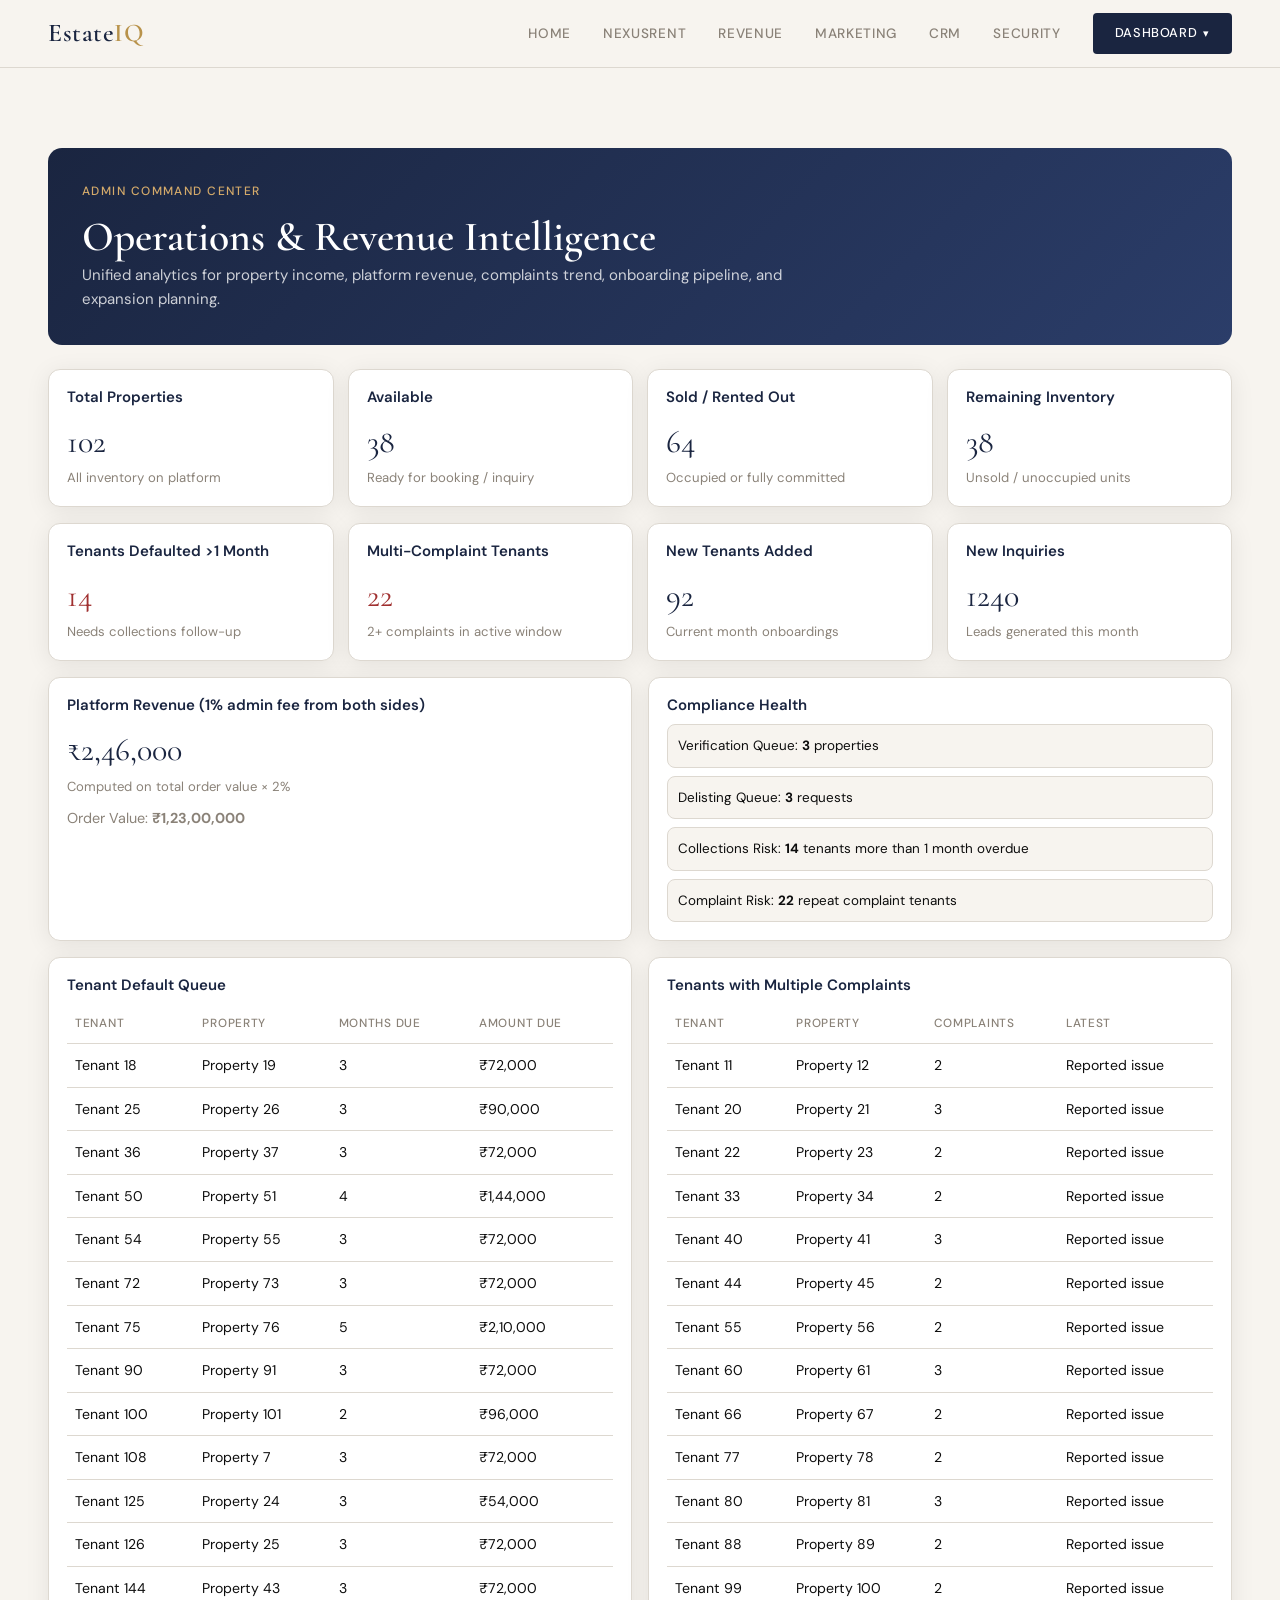
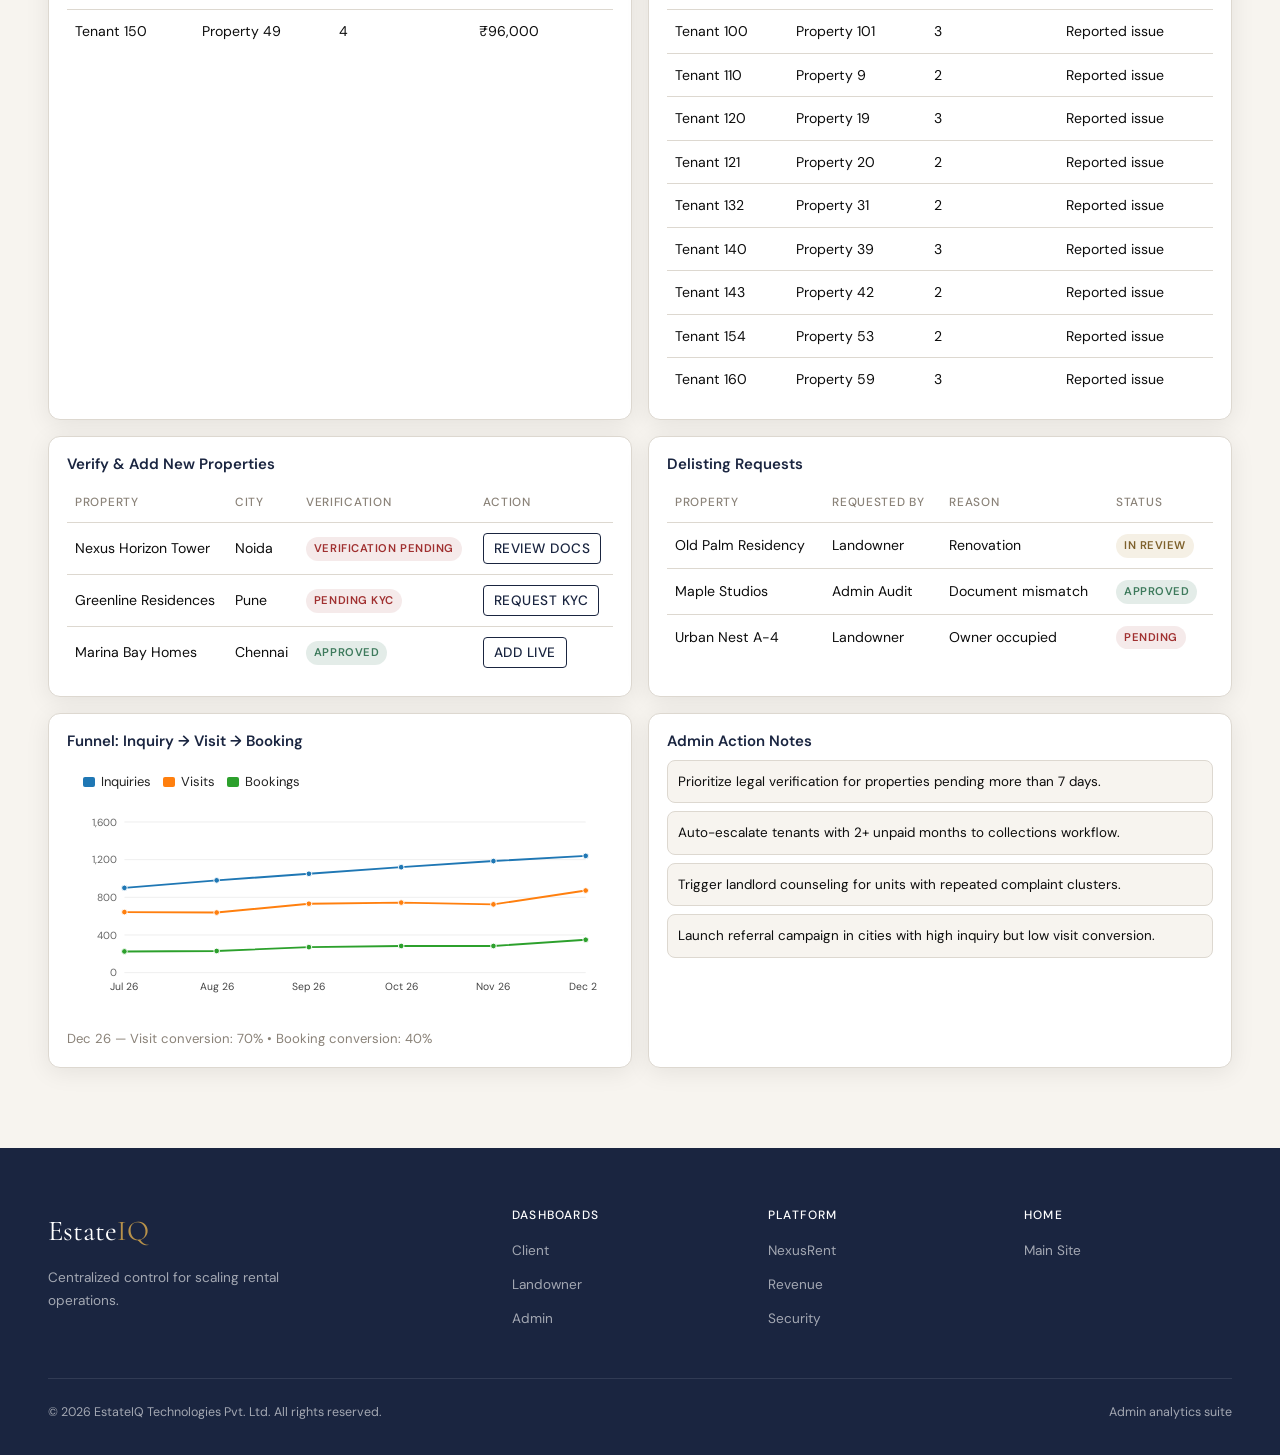
==== admin.html @ b11c37c3 "rental" ====
<!DOCTYPE html>
<html lang="en">

<head>
  <meta charset="UTF-8" />
  <meta name="viewport" content="width=device-width, initial-scale=1.0" />
  <title>Admin Dashboard | EstateIQ</title>
  <link rel="stylesheet" href="style.css" />
</head>

<body>
  <nav>
    <a href="index.html" class="nav-logo">Estate<span>IQ</span></a>
    <div class="nav-links">
      <a href="index.html">Home</a>
      <a href="nexusrent.html">NexusRent</a>
      <a href="revenue.html">Revenue</a>
      <a href="marketing.html">Marketing</a>
      <a href="crm.html">CRM</a>
      <a href="security.html">Security</a>
      <div class="nav-dropdown">
        <a href="#" class="nav-cta nav-dropdown-toggle">Dashboard</a>
        <div class="nav-dropdown-menu">
          <a href="landowner.html">Landowner</a>
          <a href="client.html">Client (Tenant)</a>
          <a href="admin.html" class="active">Admin</a>
        </div>
      </div>
    </div>
  </nav>

  <section class="section">
    <div class="container">
      <div class="dashboard-hero">
        <div class="section-label" style="color:var(--gold-light)">Admin Command Center</div>
        <h1 style="font-size:2.6rem">Operations & Revenue Intelligence</h1>
        <p>Unified analytics for property income, platform revenue, complaints trend, onboarding pipeline, and expansion planning.</p>
      </div>

      <div class="dashboard-grid" style="grid-template-columns:repeat(4,1fr);gap:14px;">
        <div class="dashboard-card">
          <h4>Total Properties</h4>
          <div class="metric-value" id="kpi-total-properties">0</div>
          <div class="metric-sub">All inventory on platform</div>
        </div>
        <div class="dashboard-card">
          <h4>Available</h4>
          <div class="metric-value" id="kpi-available">0</div>
          <div class="metric-sub">Ready for booking / inquiry</div>
        </div>
        <div class="dashboard-card">
          <h4>Sold / Rented Out</h4>
          <div class="metric-value" id="kpi-sold">0</div>
          <div class="metric-sub">Occupied or fully committed</div>
        </div>
        <div class="dashboard-card">
          <h4>Remaining Inventory</h4>
          <div class="metric-value" id="kpi-remaining">0</div>
          <div class="metric-sub">Unsold / unoccupied units</div>
        </div>
      </div>

      <div class="dashboard-grid" style="margin-top:16px;grid-template-columns:repeat(4,1fr);gap:14px;">
        <div class="dashboard-card">
          <h4>Tenants Defaulted &gt;1 Month</h4>
          <div class="metric-value" style="color:var(--danger)" id="kpi-defaulters">0</div>
          <div class="metric-sub">Needs collections follow-up</div>
        </div>
        <div class="dashboard-card">
          <h4>Multi-Complaint Tenants</h4>
          <div class="metric-value" style="color:var(--danger)" id="kpi-multi-complaint">0</div>
          <div class="metric-sub">2+ complaints in active window</div>
        </div>
        <div class="dashboard-card">
          <h4>New Tenants Added</h4>
          <div class="metric-value" id="kpi-new-tenants">0</div>
          <div class="metric-sub">Current month onboardings</div>
        </div>
        <div class="dashboard-card">
          <h4>New Inquiries</h4>
          <div class="metric-value" id="kpi-inquiries">0</div>
          <div class="metric-sub">Leads generated this month</div>
        </div>
      </div>

      <div class="dashboard-grid" style="margin-top:16px;grid-template-columns:1fr 1fr;">
        <div class="dashboard-card">
          <h4>Platform Revenue (1% admin fee from both sides)</h4>
          <div class="metric-value" id="kpi-platform-revenue">₹0</div>
          <div class="metric-sub">Computed on total order value × 2%</div>
          <div style="margin-top:10px;color:var(--muted);font-size:0.9rem;">Order Value: <strong id="kpi-order-value">₹0</strong></div>
        </div>
        <div class="dashboard-card">
          <h4>Compliance Health</h4>
          <ul class="dash-list" id="compliance-list"></ul>
        </div>
      </div>

      <div class="dashboard-grid" style="margin-top:16px;grid-template-columns:1fr 1fr;">
        <div class="dashboard-card">
          <h4>Tenant Default Queue</h4>
          <table class="dashboard-table">
            <thead>
              <tr>
                <th>Tenant</th>
                <th>Property</th>
                <th>Months Due</th>
                <th>Amount Due</th>
              </tr>
            </thead>
            <tbody id="default-queue-body"></tbody>
          </table>
        </div>

        <div class="dashboard-card">
          <h4>Tenants with Multiple Complaints</h4>
          <table class="dashboard-table">
            <thead>
              <tr>
                <th>Tenant</th>
                <th>Property</th>
                <th>Complaints</th>
                <th>Latest</th>
              </tr>
            </thead>
            <tbody id="complaint-queue-body"></tbody>
          </table>
        </div>
      </div>

      <div class="dashboard-grid" style="margin-top:16px;grid-template-columns:1fr 1fr;">
        <div class="dashboard-card">
          <h4>Verify & Add New Properties</h4>
          <table class="dashboard-table">
            <thead>
              <tr>
                <th>Property</th>
                <th>City</th>
                <th>Verification</th>
                <th>Action</th>
              </tr>
            </thead>
            <tbody id="verification-body"></tbody>
          </table>
        </div>
        <div class="dashboard-card">
          <h4>Delisting Requests</h4>
          <table class="dashboard-table">
            <thead>
              <tr>
                <th>Property</th>
                <th>Requested By</th>
                <th>Reason</th>
                <th>Status</th>
              </tr>
            </thead>
            <tbody id="delist-body"></tbody>
          </table>
        </div>
      </div>

      <div class="dashboard-grid" style="margin-top:16px;grid-template-columns:1fr 1fr;">
        <div class="dashboard-card">
          <h4>Funnel: Inquiry → Visit → Booking</h4>
          <div class="chart-wrap" id="funnel-bars"></div>
          <div id="funnel-summary" class="metric-sub" style="margin-top:8px;"></div>
        </div>
        <div class="dashboard-card">
          <h4>Admin Action Notes</h4>
          <ul class="dash-list">
            <li>Prioritize legal verification for properties pending more than 7 days.</li>
            <li>Auto-escalate tenants with 2+ unpaid months to collections workflow.</li>
            <li>Trigger landlord counseling for units with repeated complaint clusters.</li>
            <li>Launch referral campaign in cities with high inquiry but low visit conversion.</li>
          </ul>
        </div>
      </div>
    </div>
  </section>

  <script>
    const adminData = (function(){
      // generate ~102 properties and scale related datasets to reflect larger platform
      const cities = ['Mumbai','Bangalore','Hyderabad','Pune','Chennai','Noida'];
      const properties = [];
      const totalProps = 102;
      for(let i=1;i<=totalProps;i++){
        const city = cities[i % cities.length];
        const status = i <= 64 ? 'sold' : 'available'; // 64 sold, 38 available
        const base = 18000 + ((i % 6) * 6000);
        properties.push({ name: `Property ${i}`, city, status, value: base, occupied: status==='sold' });
      }

      // orders: create a single bulk order value to reach ~1.23 crore total order value
      const orders = [ { id: 'bulk-2026', totalValue: 12300000 } ]; // ₹1.23 Cr

      // generate tenants dataset: larger pool, with some defaulters and complaint counts
      const tenants = [];
      const tenantCount = 160;
      for(let t=1;t<=tenantCount;t++){
        const propIdx = (t % totalProps) + 1;
        const property = `Property ${propIdx}`;
        // make some defaulters and multi-complaint tenants
        const monthsDue = (t % 25 === 0) ? 2 + (t % 4) : (t % 18 === 0 ? 3 : 0);
        const complaints = (t % 20 === 0) ? 3 : (t % 11 === 0 ? 2 : (t % 7 === 0 ? 1 : 0));
        const amountDue = monthsDue > 0 ? (properties[propIdx-1].value * monthsDue) : 0;
        tenants.push({ name: `Tenant ${t}`, property, monthsDue, amountDue, complaints, latestComplaint: complaints? 'Reported issue' : '' });
      }

      // onboarding funnel scaled
      const onboarding = { newTenants: 92, inquiries: 1240, visits: 820, bookings: 412 };
      // onboarding monthly for past 6 months (mock data, last entry aligns with onboarding totals)
      const onboardingMonthly = (function(){
        // generate labels for past 6 months
        const months = [];
        const now = new Date();
        for(let m=5;m>=0;m--){
          const d = new Date(now.getFullYear(), now.getMonth() - m, 1);
          months.push(d.toLocaleString('en-US',{month:'short', year:'2-digit'}));
        }
        // mock numbers (keep last month close to onboarding totals)
        const samples = [900, 980, 1050, 1120, 1185, 1240]; // inquiries
        const visits = samples.map(s => Math.round(s * (0.60 + (Math.random()*0.15))));
        const bookings = visits.map((v,i) => Math.round(v * (0.35 + (i*0.01))));
        return months.map((lab,i)=>({ month: lab, inquiries: samples[i], visits: visits[i], bookings: bookings[i] }));
      })();
      const verificationQueue = [
        { property: 'Nexus Horizon Tower', city: 'Noida', status: 'Verification Pending', action: 'Review Docs' },
        { property: 'Greenline Residences', city: 'Pune', status: 'Pending KYC', action: 'Request KYC' },
        { property: 'Marina Bay Homes', city: 'Chennai', status: 'Approved', action: 'Add Live' }
      ];
      const delistingRequests = [
        { property: 'Old Palm Residency', by: 'Landowner', reason: 'Renovation', status: 'In Review' },
        { property: 'Maple Studios', by: 'Admin Audit', reason: 'Document mismatch', status: 'Approved' },
        { property: 'Urban Nest A-4', by: 'Landowner', reason: 'Owner occupied', status: 'Pending' }
      ];

      return { properties, tenants, orders, onboarding, onboardingMonthly, verificationQueue, delistingRequests };
    })();

    function fmt(n) { return `₹${n.toLocaleString('en-IN')}`; }

    function renderKPIs() {
      const total = adminData.properties.length;
      const available = adminData.properties.filter(p => p.status === 'available').length;
      const sold = adminData.properties.filter(p => p.status === 'sold').length;
      const remaining = available;
      const defaulters = adminData.tenants.filter(t => t.monthsDue > 1);
      const multiComplaint = adminData.tenants.filter(t => t.complaints > 1);

      const totalOrderValue = adminData.orders.reduce((s, o) => s + o.totalValue, 0);
      const platformRevenue = Math.round(totalOrderValue * 0.02); // 1% from each side

      document.getElementById('kpi-total-properties').textContent = total;
      document.getElementById('kpi-available').textContent = available;
      document.getElementById('kpi-sold').textContent = sold;
      document.getElementById('kpi-remaining').textContent = remaining;
      document.getElementById('kpi-defaulters').textContent = defaulters.length;
      document.getElementById('kpi-multi-complaint').textContent = multiComplaint.length;
      document.getElementById('kpi-new-tenants').textContent = adminData.onboarding.newTenants;
      document.getElementById('kpi-inquiries').textContent = adminData.onboarding.inquiries;
      document.getElementById('kpi-platform-revenue').textContent = fmt(platformRevenue);
      document.getElementById('kpi-order-value').textContent = fmt(totalOrderValue);

      const compliance = document.getElementById('compliance-list');
      compliance.innerHTML = `
        <li>Verification Queue: <strong>${adminData.verificationQueue.length}</strong> properties</li>
        <li>Delisting Queue: <strong>${adminData.delistingRequests.length}</strong> requests</li>
  <li>Collections Risk: <strong>${defaulters.length}</strong> tenants more than 1 month overdue</li>
        <li>Complaint Risk: <strong>${multiComplaint.length}</strong> repeat complaint tenants</li>
      `;
    }

    function renderQueues() {
      const defaultBody = document.getElementById('default-queue-body');
      defaultBody.innerHTML = '';
      adminData.tenants.filter(t => t.monthsDue > 1).forEach(t => {
        const tr = document.createElement('tr');
        tr.innerHTML = `<td>${t.name}</td><td>${t.property}</td><td>${t.monthsDue}</td><td>${fmt(t.amountDue)}</td>`;
        defaultBody.appendChild(tr);
      });

      const complaintBody = document.getElementById('complaint-queue-body');
      complaintBody.innerHTML = '';
      adminData.tenants.filter(t => t.complaints > 1).forEach(t => {
        const tr = document.createElement('tr');
        tr.innerHTML = `<td>${t.name}</td><td>${t.property}</td><td>${t.complaints}</td><td>${t.latestComplaint}</td>`;
        complaintBody.appendChild(tr);
      });
    }

    function renderVerificationAndDelist() {
      const vBody = document.getElementById('verification-body');
      vBody.innerHTML = '';
      adminData.verificationQueue.forEach(i => {
        const chipClass = i.status.includes('Approved') ? 'status-ok' : (i.status.includes('Pending') ? 'status-open' : 'status-progress');
        const tr = document.createElement('tr');
        tr.innerHTML = `<td>${i.property}</td><td>${i.city}</td><td><span class="status-chip ${chipClass}">${i.status}</span></td><td><button class="btn btn-outline" style="padding:6px 10px;">${i.action}</button></td>`;
        vBody.appendChild(tr);
      });

      const dBody = document.getElementById('delist-body');
      dBody.innerHTML = '';
      adminData.delistingRequests.forEach(i => {
        const chipClass = i.status === 'Approved' ? 'status-ok' : (i.status === 'Pending' ? 'status-open' : 'status-progress');
        const tr = document.createElement('tr');
        tr.innerHTML = `<td>${i.property}</td><td>${i.by}</td><td>${i.reason}</td><td><span class="status-chip ${chipClass}">${i.status}</span></td>`;
        dBody.appendChild(tr);
      });
    }

    function renderFunnel() {
      const container = document.getElementById('funnel-bars');
      const data = adminData.onboardingMonthly || [];
      // chart dimensions
  const rect = container.getBoundingClientRect();
  const w = Math.max(420, Math.round(rect.width) || 600);
  // make the SVG occupy ~80% of the card height so the chart appears large
  const totalSvg = Math.max(200, Math.round((rect.height || 260) * 0.8));
  const pad = { t: 12, r: 12, b: 36, l: 44 };
  const h = Math.max(120, totalSvg - pad.t - pad.b);
      container.innerHTML = '';
      // create a small HTML legend so it doesn't overlap the title
      const legendDiv = document.createElement('div');
      legendDiv.style.display = 'flex';
      legendDiv.style.gap = '12px';
      legendDiv.style.alignItems = 'center';
      legendDiv.style.marginBottom = '6px';
      [['Inquiries','#1f77b4'], ['Visits','#ff7f0e'], ['Bookings','#2ca02c']].forEach(l=>{
        const item = document.createElement('div'); item.style.display='flex'; item.style.alignItems='center';
        const box = document.createElement('span'); box.style.width='12px'; box.style.height='10px'; box.style.display='inline-block'; box.style.background = l[1]; box.style.marginRight='6px'; box.style.borderRadius='2px';
        const txt = document.createElement('span'); txt.textContent = l[0]; txt.style.fontSize='13px'; txt.style.color='#222';
        item.appendChild(box); item.appendChild(txt); legendDiv.appendChild(item);
      });
      container.appendChild(legendDiv);

      const svgNS = 'http://www.w3.org/2000/svg';
  const svg = document.createElementNS(svgNS, 'svg');
  // make svg responsive in width and set height to ~80% of the card
  svg.setAttribute('width', '100%');
  svg.setAttribute('height', totalSvg);
  svg.setAttribute('viewBox', `0 0 ${w} ${totalSvg}`);

      // compute scales
      const allVals = data.flatMap(d => [d.inquiries, d.visits, d.bookings]);
      const rawMax = Math.max(...allVals, 1);
      const yTicks = 4;
      // make tick step a rounded, human-friendly number (10s/50s/100s..)
      const tickStepRaw = rawMax / yTicks;
      const magnitude = Math.pow(10, Math.floor(Math.log10(tickStepRaw)));
      const tickStep = Math.ceil(tickStepRaw / magnitude) * magnitude;
      const maxAxis = tickStep * yTicks;
      const xStep = (w - pad.l - pad.r) / Math.max(1, data.length - 1);

      function x(i){ return pad.l + (i * xStep); }
      function y(val){ return pad.t + (h - ((val / maxAxis) * h)); }

      // grid lines and y labels
      for(let t=0;t<=yTicks;t++){
        const val = tickStep * t;
        const yy = y(val);
        const line = document.createElementNS(svgNS, 'line');
        line.setAttribute('x1', pad.l); line.setAttribute('x2', w - pad.r);
        line.setAttribute('y1', yy); line.setAttribute('y2', yy);
        line.setAttribute('stroke', '#eee'); line.setAttribute('stroke-width', '1');
        svg.appendChild(line);
        const lab = document.createElementNS(svgNS, 'text');
        lab.setAttribute('x', pad.l - 8); lab.setAttribute('y', yy + 4);
        lab.setAttribute('fill', '#666'); lab.setAttribute('font-size','11'); lab.setAttribute('text-anchor','end');
        lab.textContent = val.toLocaleString();
        svg.appendChild(lab);
      }

      // helper to draw line for a series
      function drawSeries(key, color){
        const pathParts = [];
        data.forEach((d,i)=>{
          const px = x(i);
          const py = y(d[key]);
          pathParts.push(`${i===0?'M':'L'}${px},${py}`);
        });
        const path = document.createElementNS(svgNS, 'path');
        path.setAttribute('d', pathParts.join(' '));
        path.setAttribute('fill', 'none');
        path.setAttribute('stroke', color);
        path.setAttribute('stroke-width', '2');
        svg.appendChild(path);

        // points
        data.forEach((d,i)=>{
          const px = x(i); const py = y(d[key]);
          const c = document.createElementNS(svgNS, 'circle');
          c.setAttribute('cx', px); c.setAttribute('cy', py); c.setAttribute('r','3');
          c.setAttribute('fill', color); c.setAttribute('stroke','#fff'); c.setAttribute('stroke-width','1');
          svg.appendChild(c);
        });
      }

  drawSeries('inquiries','#1f77b4');
  drawSeries('visits','#ff7f0e');
  drawSeries('bookings','#2ca02c');

      // x labels
      data.forEach((d,i)=>{
        const lx = document.createElementNS(svgNS,'text');
        lx.setAttribute('x', x(i)); lx.setAttribute('y', h + pad.t + 18);
        lx.setAttribute('text-anchor','middle'); lx.setAttribute('fill','#444'); lx.setAttribute('font-size','11');
        lx.textContent = d.month;
        svg.appendChild(lx);
      });

      container.appendChild(svg);

      // ensure the chart redraws when the window resizes (debounced)
      if(!window._adminFunnelResizeAttached){
        let to;
        window.addEventListener('resize', ()=>{ clearTimeout(to); to = setTimeout(()=>{ renderFunnel(); }, 150); });
        window._adminFunnelResizeAttached = true;
      }

      // funnel summary: use last month conversions
      if(data.length){
        const last = data[data.length-1];
        const convVisit = last.inquiries ? Math.round((last.visits / last.inquiries) * 100) : 0;
        const convBook = last.visits ? Math.round((last.bookings / last.visits) * 100) : 0;
        document.getElementById('funnel-summary').textContent = `${data[data.length-1].month} — Visit conversion: ${convVisit}% • Booking conversion: ${convBook}%`;
      } else {
        document.getElementById('funnel-summary').textContent = '';
      }
    }

    renderKPIs();
    renderQueues();
    renderVerificationAndDelist();
    renderFunnel();
  </script>

  <footer>
    <div class="footer-grid">
      <div>
        <div class="footer-logo">Estate<span>IQ</span></div>
        <div class="footer-tagline">Centralized control for scaling rental operations.</div>
      </div>
      <div class="footer-col">
        <h4>Dashboards</h4>
        <ul>
          <li><a href="client.html">Client</a></li>
          <li><a href="landowner.html">Landowner</a></li>
          <li><a href="admin.html">Admin</a></li>
        </ul>
      </div>
      <div class="footer-col">
        <h4>Platform</h4>
        <ul>
          <li><a href="nexusrent.html">NexusRent</a></li>
          <li><a href="revenue.html">Revenue</a></li>
          <li><a href="security.html">Security</a></li>
        </ul>
      </div>
      <div class="footer-col">
        <h4>Home</h4>
        <ul>
          <li><a href="index.html">Main Site</a></li>
        </ul>
      </div>
    </div>
    <div class="footer-bottom">
      <span>© 2026 EstateIQ Technologies Pvt. Ltd. All rights reserved.</span>
      <span>Admin analytics suite</span>
    </div>
  </footer>
</body>

</html>
---- style.css ----
@import url('https://fonts.googleapis.com/css2?family=Cormorant+Garamond:ital,wght@0,300;0,400;0,600;1,300;1,400&family=DM+Sans:wght@300;400;500&display=swap');

:root {
  --ink: #0d0d0d;
  --paper: #f7f4ef;
  --gold: #b8924a;
  --gold-light: #d4aa6a;
  --navy: #1a2540;
  --navy-mid: #253153;
  --muted: #8a8278;
  --border: #ddd8d0;
  --white: #ffffff;
  --success: #3d7a5c;
  --danger: #a03030;
  --card-shadow: 0 4px 24px rgba(13,13,13,0.08);
}

*, *::before, *::after { box-sizing: border-box; margin: 0; padding: 0; }

html { scroll-behavior: smooth; }

body {
  font-family: 'DM Sans', sans-serif;
  background: var(--paper);
  color: var(--ink);
  font-size: 15px;
  line-height: 1.6;
}

h1, h2, h3, h4 {
  font-family: 'Cormorant Garamond', serif;
  font-weight: 600;
  line-height: 1.2;
}

a { text-decoration: none; color: inherit; }

/* NAV */
nav {
  position: sticky;
  top: 0;
  z-index: 100;
  background: rgba(247,244,239,0.95);
  backdrop-filter: blur(12px);
  border-bottom: 1px solid var(--border);
  display: flex;
  align-items: center;
  justify-content: space-between;
  padding: 0 48px;
  height: 68px;
}

.nav-logo {
  font-family: 'Cormorant Garamond', serif;
  font-size: 1.6rem;
  font-weight: 600;
  color: var(--navy);
  letter-spacing: 0.02em;
}

.nav-logo span { color: var(--gold); }

.nav-links { display: flex; gap: 32px; align-items: center; }

.nav-links a {
  font-size: 0.85rem;
  font-weight: 500;
  color: var(--muted);
  letter-spacing: 0.05em;
  text-transform: uppercase;
  transition: color 0.2s;
}

.nav-links a:hover, .nav-links a.active { color: var(--ink); }

.nav-cta {
  background: var(--navy);
  color: var(--white) !important;
  padding: 10px 22px;
  border-radius: 4px;
  font-size: 0.8rem !important;
  transition: background 0.2s !important;
}

.nav-cta:hover { background: var(--gold) !important; color: var(--white) !important; }

.nav-dropdown {
  position: relative;
}

.nav-dropdown-toggle {
  display: inline-flex;
  align-items: center;
  gap: 6px;
}

.nav-dropdown-toggle::after {
  content: '▾';
  font-size: 0.7rem;
}

.nav-dropdown-menu {
  position: absolute;
  top: calc(100% + 10px);
  right: 0;
  min-width: 180px;
  background: var(--white);
  border: 1px solid var(--border);
  border-radius: 10px;
  box-shadow: 0 12px 28px rgba(13,13,13,0.14);
  display: none;
  overflow: hidden;
  z-index: 250;
}

.nav-dropdown-menu a {
  display: block;
  padding: 10px 14px;
  font-size: 0.8rem;
  color: var(--navy);
  text-transform: uppercase;
  letter-spacing: 0.06em;
  border-bottom: 1px solid var(--border);
}

.nav-dropdown-menu a:last-child {
  border-bottom: none;
}

.nav-dropdown-menu a:hover,
.nav-dropdown-menu a.active {
  background: rgba(184,146,74,0.1);
  color: var(--gold);
}

.nav-dropdown:hover .nav-dropdown-menu {
  display: block;
}

/* BUTTONS */
.btn {
  display: inline-flex;
  align-items: center;
  gap: 8px;
  padding: 12px 28px;
  border-radius: 4px;
  font-family: 'DM Sans', sans-serif;
  font-size: 0.85rem;
  font-weight: 500;
  letter-spacing: 0.04em;
  text-transform: uppercase;
  cursor: pointer;
  border: none;
  transition: all 0.2s;
}

.btn-primary { background: var(--gold); color: var(--white); }
.btn-primary:hover { background: #a07d3a; }
.btn-navy { background: var(--navy); color: var(--white); }
.btn-navy:hover { background: var(--navy-mid); }
.btn-outline { background: transparent; color: var(--navy); border: 1.5px solid var(--navy); }
.btn-outline:hover { background: var(--navy); color: var(--white); }

/* SECTION LAYOUT */
.section { padding: 80px 48px; }
.section-sm { padding: 60px 48px; }
.container { max-width: 1200px; margin: 0 auto; }

.section-label {
  font-size: 0.75rem;
  font-weight: 500;
  letter-spacing: 0.12em;
  text-transform: uppercase;
  color: var(--gold);
  margin-bottom: 12px;
}

.section-title {
  font-size: clamp(2rem, 4vw, 3rem);
  color: var(--navy);
  margin-bottom: 16px;
}

.section-sub {
  font-size: 1rem;
  color: var(--muted);
  max-width: 560px;
  line-height: 1.7;
}

/* NEXUSRENT FEATURE */
.nexus-hero {
  display: grid;
  grid-template-columns: 1.1fr 0.9fr;
  gap: 36px;
  margin-top: 32px;
  align-items: stretch;
}

.nexus-summary {
  background: var(--white);
  border: 1px solid var(--border);
  border-radius: 8px;
  padding: 28px;
}

.nexus-callout {
  background: var(--navy);
  color: var(--white);
  border-radius: 8px;
  padding: 28px;
  box-shadow: var(--card-shadow);
}

.nexus-callout p {
  color: rgba(255,255,255,0.75);
}

.nexus-grid {
  display: grid;
  grid-template-columns: repeat(3, 1fr);
  gap: 20px;
  margin-top: 28px;
}

.nexus-card {
  background: var(--white);
  border: 1px solid var(--border);
  border-radius: 8px;
  padding: 24px;
  box-shadow: var(--card-shadow);
}

.nexus-card h4 {
  font-family: 'DM Sans', sans-serif;
  font-size: 0.95rem;
  font-weight: 600;
  margin-bottom: 10px;
  color: var(--navy);
}

.nexus-card p {
  font-size: 0.85rem;
  color: var(--muted);
  line-height: 1.6;
}

.nexus-list {
  display: grid;
  gap: 10px;
  margin-top: 14px;
  color: var(--muted);
  font-size: 0.85rem;
}

.nexus-list span {
  display: flex;
  gap: 10px;
  align-items: flex-start;
}

.nexus-roadmap {
  display: grid;
  grid-template-columns: 1.1fr 0.9fr;
  gap: 32px;
  margin-top: 32px;
}

.nexus-metric {
  background: var(--paper);
  border: 1px solid var(--border);
  border-radius: 8px;
  padding: 20px;
}

.nexus-cta {
  margin-top: 32px;
  display: flex;
  align-items: center;
  justify-content: space-between;
  gap: 16px;
  flex-wrap: wrap;
  padding: 24px;
  background: rgba(184,146,74,0.08);
  border: 1px solid rgba(184,146,74,0.2);
  border-radius: 8px;
}

/* NEXUSRENT PAGE */
.nexus-slider-wrap {
  position: relative;
  margin-top: 32px;
}

.nexus-slider {
  display: grid;
  grid-auto-flow: column;
  grid-auto-columns: minmax(240px, 1fr);
  gap: 16px;
  overflow-x: auto;
  padding: 8px 4px 12px;
  scroll-behavior: smooth;
}

.nexus-slider::-webkit-scrollbar {
  height: 6px;
}

.nexus-slider::-webkit-scrollbar-thumb {
  background: rgba(26,37,64,0.2);
  border-radius: 4px;
}

.nexus-slide {
  background: var(--white);
  border-radius: 10px;
  padding: 20px;
  border: 1px solid var(--border);
  box-shadow: var(--card-shadow);
}

.nexus-slide h4 {
  font-family: 'DM Sans', sans-serif;
  font-size: 0.9rem;
  margin-bottom: 8px;
  color: var(--navy);
}

.nexus-slide p {
  font-size: 0.82rem;
  color: var(--muted);
  line-height: 1.6;
}

.nexus-slider-btn {
  position: absolute;
  top: 50%;
  transform: translateY(-50%);
  width: 38px;
  height: 38px;
  border-radius: 50%;
  border: 1px solid var(--border);
  background: var(--white);
  display: flex;
  align-items: center;
  justify-content: center;
  cursor: pointer;
  box-shadow: var(--card-shadow);
}

.nexus-slider-btn.left { left: -14px; }
.nexus-slider-btn.right { right: -14px; }

.nexus-feature-card {
  display: grid;
  grid-template-columns: 1.2fr 0.8fr;
  gap: 24px;
  align-items: stretch;
  background: var(--white);
  border-radius: 16px;
  padding: 0;
  border: 1px solid var(--border);
  box-shadow: var(--card-shadow);
  overflow: hidden;
}

.nexus-feature-text h3 {
  font-family: 'Cormorant Garamond', serif;
  font-size: 2rem;
  color: var(--navy);
  margin: 18px 24px 8px 24px;
  font-weight: 700;
}

.nexus-feature-text p {
  font-size: 1rem;
  color: var(--muted);
  line-height: 1.7;
  margin: 0 24px 18px 24px;
}

.nexus-feature-text { display: flex; flex-direction: column; justify-content: center; padding: 24px 28px; }

.nexus-feature-media {
  height: 420px;
  background-size: cover;
  background-position: center;
  position: relative;
  overflow: hidden;
  border-radius: 12px 0 0 12px;
}

.nexus-feature-media::after {
  content: '';
  position: absolute;
  inset: 0;
  background: linear-gradient(135deg, rgba(26,37,64,0.4), rgba(26,37,64,0.05));
}

/* Feature big controls */
.feature-prev, .feature-next {
  position: absolute;
  top: 50%;
  transform: translateY(-50%);
  z-index: 4;
  background: rgba(255,255,255,0.9);
  border: none;
  width: 44px;
  height: 44px;
  border-radius: 50%;
  font-size: 1.6rem;
  cursor: pointer;
}
.feature-prev { left: 10px; }
.feature-next { right: 10px; }

.feature-pause {
  position: absolute;
  bottom: 18px;
  right: 18px;
  z-index: 5;
  background: rgba(255,255,255,0.9);
  border: none;
  padding: 8px 10px;
  border-radius: 8px;
  font-size: 0.95rem;
  cursor: pointer;
}

.feature-dots {
  position: absolute;
  left: 50%;
  transform: translateX(-50%);
  bottom: 12px;
  display: flex;
  gap: 8px;
  z-index: 4;
}
.feature-dot {
  width: 28px;
  height: 10px;
  border-radius: 12px;
  border: 2px solid rgba(255,255,255,0.9);
  background: rgba(0,0,0,0.15);
  cursor: pointer;
}
.feature-dot.active { background: rgba(255,255,255,0.95); }

.nexus-feature-label {
  position: absolute;
  left: 16px;
  bottom: 16px;
  background: rgba(255,255,255,0.9);
  padding: 6px 12px;
  border-radius: 20px;
  font-size: 0.72rem;
  color: var(--navy);
  letter-spacing: 0.08em;
  text-transform: uppercase;
}

.nexus-feature-controls {
  display: flex;
  gap: 8px;
  margin-top: 16px;
}

.nexus-filter-bar {
  display: grid;
  grid-template-columns: repeat(4, 1fr);
  gap: 12px;
  margin-top: 24px;
}

.nexus-filter-bar .form-input,
.nexus-filter-bar .form-select {
  background: var(--white);
}

.nexus-filter-tags {
  display: flex;
  flex-wrap: wrap;
  gap: 8px;
  margin-top: 16px;
}

.nexus-filter-tag {
  border: 1px solid var(--border);
  background: var(--white);
  padding: 6px 12px;
  border-radius: 20px;
  font-size: 0.75rem;
  color: var(--muted);
  cursor: pointer;
  transition: all 0.2s;
}

.nexus-filter-tag.active {
  border-color: var(--gold);
  color: var(--gold);
  background: rgba(184,146,74,0.08);
}

.nexus-property-grid {
  display: grid;
  grid-template-columns: repeat(3, 1fr);
  gap: 20px;
  margin-top: 32px;
}

.nexus-property-card {
  border: 1px solid var(--border);
  border-radius: 10px;
  background: var(--white);
  overflow: hidden;
  box-shadow: var(--card-shadow);
  cursor: pointer;
  transition: transform 0.2s, box-shadow 0.2s, border-color 0.2s;
}

.nexus-property-card:hover {
  transform: translateY(-4px);
  border-color: var(--gold);
  box-shadow: 0 12px 36px rgba(13,13,13,0.12);
}

.nexus-property-card.active {
  border-color: var(--gold);
  box-shadow: 0 12px 36px rgba(13,13,13,0.16);
}

.nexus-property-img {
  height: 140px;
  background: linear-gradient(135deg, #8fa3b8 0%, #5d7a94 100%);
  display: flex;
  align-items: center;
  justify-content: center;
  color: rgba(255,255,255,0.7);
  font-family: 'Cormorant Garamond', serif;
  letter-spacing: 0.08em;
  background-size: cover;
  background-position: center;
  position: relative;
}

.nexus-property-img::after {
  content: '';
  position: absolute;
  inset: 0;
  background: linear-gradient(180deg, rgba(26,37,64,0.15), rgba(26,37,64,0.55));
}

.nexus-property-img span {
  position: relative;
  z-index: 1;
}

/* BHK badge on property cards */
.prop-bhk {
  position: absolute;
  top: 10px;
  left: 10px;
  background: rgba(26,37,64,0.9);
  color: white;
  padding: 6px 8px;
  border-radius: 6px;
  font-size: 0.78rem;
  font-weight: 600;
  z-index: 2;
}

.nexus-property-body {
  padding: 18px;
}

.nexus-property-body h4 {
  font-family: 'DM Sans', sans-serif;
  font-size: 0.92rem;
  margin-bottom: 6px;
  color: var(--navy);
}

.nexus-property-meta {
  font-size: 0.78rem;
  color: var(--muted);
  display: flex;
  flex-wrap: wrap;
  gap: 8px;
}

.nexus-detail-wrap {
  display: grid;
  grid-template-columns: 1.1fr 0.9fr;
  gap: 28px;
  margin-top: 32px;
}

.nexus-detail-card {
  background: var(--white);
  border-radius: 12px;
  padding: 28px;
  border: 1px solid var(--border);
  box-shadow: var(--card-shadow);
}

.nexus-detail-header {
  display: flex;
  justify-content: space-between;
  align-items: flex-start;
  gap: 16px;
  margin-bottom: 16px;
}

.nexus-rent {
  font-family: 'Cormorant Garamond', serif;
  font-size: 2rem;
  color: var(--navy);
}

.nexus-detail-list {
  display: grid;
  gap: 10px;
  font-size: 0.85rem;
  color: var(--muted);
}

.nexus-amenities {
  display: flex;
  flex-wrap: wrap;
  gap: 8px;
  margin-top: 12px;
}

.nexus-amenities span {
  background: var(--paper);
  border: 1px solid var(--border);
  border-radius: 20px;
  padding: 4px 10px;
  font-size: 0.72rem;
  color: var(--muted);
}

.nexus-form-grid {
  display: grid;
  grid-template-columns: repeat(2, 1fr);
  gap: 12px;
}

.nexus-form-grid.full {
  grid-template-columns: 1fr;
}

.nexus-token {
  background: rgba(26,37,64,0.06);
  border: 1px solid rgba(26,37,64,0.12);
  border-radius: 8px;
  padding: 14px;
  font-size: 0.85rem;
  color: var(--navy);
  margin-top: 12px;
}

.nexus-modal {
  position: fixed;
  inset: 0;
  background: rgba(13,13,13,0.45);
  display: none;
  align-items: center;
  justify-content: center;
  z-index: 200;
  padding: 24px 20px;
  overflow-y: auto; /* allow scrolling if viewport is short */
}

.nexus-modal.active {
  display: flex;
}

.nexus-modal-card {
  background: var(--white);
  border-radius: 12px;
  box-shadow: 0 20px 60px rgba(13,13,13,0.3);
  max-width: 1200px;
  width: 80vw; /* take 80% of viewport width */
  height: 80vh; /* take 80% of viewport height */
  display: grid;
  grid-template-columns: 1fr 1fr;
  gap: 0;
  overflow: hidden;
  position: relative;
  max-height: 90vh; /* fallback cap */
}

@media (max-width: 900px) {
  .nexus-modal-card {
    width: 95vw;
    height: 85vh;
    grid-template-columns: 1fr;
    min-height: unset;
  }
  .nexus-modal-media {
    min-height: 180px;
    height: 180px;
  }
}

@media (max-width: 600px) {
  .nexus-modal-card {
    border-radius: 6px;
    padding: 0;
  }
  .nexus-modal-content {
    padding: 14px;
  }
  .nexus-modal-close {
    top: 8px;
    right: 8px;
    width: 28px;
    height: 28px;
    font-size: 0.9rem;
  }
}

.nexus-modal-media {
  background-size: cover;
  background-position: center;
  min-height: 100%;
  position: relative;
  max-height: 90vh;
}

/* modal carousel controls */
.modal-carousel-btn {
  position: absolute;
  top: 50%;
  transform: translateY(-50%);
  width: 44px;
  height: 44px;
  border-radius: 50%;
  border: none;
  background: rgba(255,255,255,0.85);
  display: flex;
  align-items: center;
  justify-content: center;
  cursor: pointer;
  z-index: 3;
}
.modal-carousel-btn.left { left: 12px; }
.modal-carousel-btn.right { right: 12px; }

.modal-image-counter {
  position: absolute;
  bottom: 12px;
  left: 12px;
  background: rgba(0,0,0,0.45);
  color: #fff;
  padding: 6px 8px;
  border-radius: 6px;
  font-size: 0.78rem;
  z-index: 3;
}

.nexus-modal-media::after {
  content: '';
  position: absolute;
  inset: 0;
  background: linear-gradient(135deg, rgba(26,37,64,0.55), rgba(26,37,64,0.1));
}

.nexus-modal-content {
  padding: 28px;
  overflow-y: auto; /* scroll content when needed */
  max-height: calc(90vh - 40px);
}

.nexus-modal-content::-webkit-scrollbar { width: 8px; }
.nexus-modal-content::-webkit-scrollbar-thumb { background: rgba(26,37,64,0.12); border-radius: 6px; }

.nexus-modal-close {
  position: absolute;
  top: 16px;
  right: 16px;
  width: 34px;
  height: 34px;
  border-radius: 50%;
  border: none;
  background: rgba(255,255,255,0.9);
  cursor: pointer;
  font-size: 1rem;
}

/* Landowner property modal refinements (no photo area — use space for content) */
#owner-prop-modal .nexus-modal-card {
  max-width: 900px;
  width: 80vw;
  grid-template-columns: 1fr 360px; /* wider content, right side for payments/bills */
}

#owner-prop-modal .nexus-modal-content {
  padding: 28px 28px;
}

#owner-prop-modal .section-label {
  letter-spacing: 0.12em;
  color: var(--gold);
  font-size: 0.72rem;
}

#owner-prop-modal #owner-tenant-list > div {
  padding: 10px 0;
  border-bottom: 1px solid var(--paper);
}

#owner-prop-modal #owner-tenant-list strong {
  display: block;
  color: var(--navy);
  font-size: 0.95rem;
}

#owner-prop-modal #owner-tenant-list div > div {
  color: var(--muted);
  font-size: 0.88rem;
  margin-top: 6px;
}

#owner-prop-modal #owner-payments > div,
#owner-prop-modal #owner-bills > div {
  display: flex;
  justify-content: space-between;
  align-items: center;
  gap: 12px;
  padding: 10px 0;
  border-bottom: 1px solid #f3f1ec;
}

#owner-prop-modal #owner-payments > div:last-child,
#owner-prop-modal #owner-bills > div:last-child {
  border-bottom: none;
}

#owner-prop-modal .btn {
  min-width: 150px;
  padding: 10px 14px;
  font-size: 0.85rem;
}

/* Make outline buttons look subtle and aligned */
#owner-prop-modal .btn-outline {
  border-color: var(--navy);
  color: var(--navy);
  background: transparent;
}
#owner-prop-modal .btn-outline:hover { background: var(--navy); color: #fff; }

@media (max-width: 900px) {
  #owner-prop-modal .nexus-modal-card { grid-template-columns: 1fr; width: 95vw; }
  #owner-prop-modal #owner-payments > div,
  #owner-prop-modal #owner-bills > div { flex-direction: column; align-items: flex-start; }
  #owner-prop-modal .btn { width: 100%; }
}

/* Floating window styles for landlord property details (80% screen, centered) */
.owner-floating {
  position: fixed;
  inset: 0;
  display: none;
  align-items: center;
  justify-content: center;
  background: rgba(13,13,13,0.45);
  z-index: 800;
  padding: 20px;
}
.owner-floating.active { display:flex; }
.owner-floating-card {
  background: var(--white);
  width: 80vw;
  height: 80vh;
  max-width: 1100px;
  max-height: 90vh;
  border-radius: 10px;
  box-shadow: 0 30px 80px rgba(10,10,10,0.3);
  overflow: auto;
  position: relative;
}
.owner-floating-body {
  display: grid;
  grid-template-columns: 1fr 360px;
  gap: 24px;
  padding: 28px;
}
.owner-floating-left h2 { margin-top:6px; margin-bottom:6px; font-size:1.3rem; color:var(--navy); }
.owner-floating-right h4, .owner-floating-left h4 { margin-bottom:6px; color:var(--navy); }
.owner-floating .nexus-modal-close { position:absolute; right:12px; top:12px; }

@media (max-width: 900px) {
  .owner-floating-body { grid-template-columns: 1fr; }
}

/* DASHBOARDS */
.dashboard-hero {
  background: linear-gradient(135deg, var(--navy) 0%, #2b3d69 100%);
  color: var(--white);
  border-radius: 14px;
  padding: 34px;
  margin-bottom: 24px;
}

.dashboard-hero p {
  color: rgba(255,255,255,0.78);
  max-width: 760px;
}

.dashboard-grid {
  display: grid;
  grid-template-columns: repeat(3, 1fr);
  gap: 16px;
}

.dashboard-card {
  background: var(--white);
  border: 1px solid var(--border);
  border-radius: 12px;
  padding: 18px;
  box-shadow: var(--card-shadow);
}

.dashboard-card h3,
.dashboard-card h4 {
  font-family: 'DM Sans', sans-serif;
  color: var(--navy);
  margin-bottom: 10px;
}

.metric-value {
  font-family: 'Cormorant Garamond', serif;
  font-size: 2rem;
  color: var(--navy);
}

.metric-sub {
  color: var(--muted);
  font-size: 0.82rem;
}

.dash-list {
  list-style: none;
  display: grid;
  gap: 8px;
}

.dash-list li {
  border: 1px solid var(--border);
  background: var(--paper);
  border-radius: 8px;
  padding: 10px;
  font-size: 0.84rem;
}

.dashboard-table {
  width: 100%;
  border-collapse: collapse;
  font-size: 0.84rem;
}

.dashboard-table th,
.dashboard-table td {
  border-bottom: 1px solid var(--border);
  text-align: left;
  padding: 10px 8px;
}

.dashboard-table th {
  color: var(--muted);
  font-weight: 500;
  text-transform: uppercase;
  letter-spacing: 0.06em;
  font-size: 0.74rem;
}

.dashboard-table tr:last-child td {
  border-bottom: none;
}

.chart-wrap {
  display: flex;
  flex-direction: column; /* stack legend above the chart */
  align-items: stretch;
  gap: 12px;
  height: 260px; /* allow chart to be larger vertically */
  padding: 12px 16px 12px;
}

.chart-bar {
  flex: 1;
  background: linear-gradient(180deg, var(--gold) 0%, #9d7736 100%);
  border-radius: 8px 8px 4px 4px;
  min-height: 16px;
  position: relative;
}

.chart-bar::after {
  content: attr(data-label);
  position: absolute;
  bottom: -24px;
  left: 50%;
  transform: translateX(-50%);
  font-size: 0.72rem;
  color: var(--muted);
}

.status-chip {
  display: inline-block;
  padding: 3px 8px;
  border-radius: 20px;
  font-size: 0.7rem;
  font-weight: 600;
  letter-spacing: 0.05em;
  text-transform: uppercase;
}

.status-open { background: rgba(160,48,48,0.1); color: var(--danger); }
.status-progress { background: rgba(184,146,74,0.14); color: #7e612c; }
.status-ok { background: rgba(61,122,92,0.14); color: var(--success); }

@media (max-width: 980px) {
  .dashboard-grid {
    grid-template-columns: 1fr;
  }
}

/* CARDS */
.card {
  background: var(--white);
  border-radius: 8px;
  box-shadow: var(--card-shadow);
  overflow: hidden;
  transition: transform 0.25s, box-shadow 0.25s;
}
.card:hover { transform: translateY(-4px); box-shadow: 0 12px 40px rgba(13,13,13,0.12); }

/* PROPERTY CARD */
.property-card .prop-img {
  width: 100%;
  height: 200px;
  object-fit: cover;
  background: linear-gradient(135deg, #c9c0b0 0%, #a89880 100%);
  display: flex;
  align-items: center;
  justify-content: center;
  font-family: 'Cormorant Garamond', serif;
  font-size: 1.1rem;
  color: rgba(255,255,255,0.7);
  letter-spacing: 0.1em;
}

.prop-body { padding: 20px; }
.prop-price { font-family: 'Cormorant Garamond', serif; font-size: 1.5rem; color: var(--navy); font-weight: 600; }
.prop-price span { font-size: 0.85rem; color: var(--muted); font-family: 'DM Sans', sans-serif; font-weight: 400; }
.prop-title { font-size: 0.95rem; font-weight: 500; margin: 4px 0 2px; }
.prop-location { font-size: 0.82rem; color: var(--muted); }
.prop-meta { display: flex; gap: 16px; margin-top: 12px; padding-top: 12px; border-top: 1px solid var(--border); }
.prop-meta span { font-size: 0.78rem; color: var(--muted); display: flex; align-items: center; gap: 4px; }

/* BADGE */
.badge {
  display: inline-block;
  padding: 4px 10px;
  border-radius: 2px;
  font-size: 0.7rem;
  font-weight: 500;
  letter-spacing: 0.08em;
  text-transform: uppercase;
}
.badge-gold { background: rgba(184,146,74,0.12); color: var(--gold); }
.badge-navy { background: rgba(26,37,64,0.08); color: var(--navy); }
.badge-green { background: rgba(61,122,92,0.1); color: var(--success); }

/* FOOTER */
footer {
  background: var(--navy);
  color: rgba(255,255,255,0.6);
  padding: 60px 48px 32px;
}

.footer-grid {
  max-width: 1200px;
  margin: 0 auto;
  display: grid;
  grid-template-columns: 2fr 1fr 1fr 1fr;
  gap: 48px;
  padding-bottom: 48px;
  border-bottom: 1px solid rgba(255,255,255,0.1);
}

.footer-logo { font-family: 'Cormorant Garamond', serif; font-size: 1.8rem; color: var(--white); margin-bottom: 12px; }
.footer-logo span { color: var(--gold); }
.footer-tagline { font-size: 0.85rem; line-height: 1.7; max-width: 260px; }
.footer-col h4 { font-family: 'DM Sans', sans-serif; font-size: 0.75rem; font-weight: 500; text-transform: uppercase; letter-spacing: 0.1em; color: var(--white); margin-bottom: 16px; }
.footer-col ul { list-style: none; display: flex; flex-direction: column; gap: 10px; }
.footer-col ul li a { font-size: 0.85rem; transition: color 0.2s; }
.footer-col ul li a:hover { color: var(--gold); }
.footer-bottom { max-width: 1200px; margin: 24px auto 0; display: flex; justify-content: space-between; font-size: 0.78rem; }

/* DIVIDER */
.divider { height: 1px; background: var(--border); margin: 0 48px; }

/* ANIMATIONS */
@keyframes fadeUp {
  from { opacity: 0; transform: translateY(24px); }
  to { opacity: 1; transform: translateY(0); }
}

.fade-up { animation: fadeUp 0.6s ease both; }
.delay-1 { animation-delay: 0.1s; }
.delay-2 { animation-delay: 0.2s; }
.delay-3 { animation-delay: 0.3s; }
.delay-4 { animation-delay: 0.4s; }

/* TAGS */
.tag {
  display: inline-block;
  padding: 5px 12px;
  border: 1px solid var(--border);
  border-radius: 20px;
  font-size: 0.78rem;
  color: var(--muted);
  margin: 4px;
  cursor: pointer;
  transition: all 0.2s;
}
.tag:hover, .tag.active { border-color: var(--gold); color: var(--gold); background: rgba(184,146,74,0.06); }

/* FORM */
.form-group { margin-bottom: 20px; }
.form-label { display: block; font-size: 0.8rem; font-weight: 500; letter-spacing: 0.05em; text-transform: uppercase; color: var(--muted); margin-bottom: 8px; }
.form-input, .form-select, .form-textarea {
  width: 100%;
  padding: 12px 16px;
  border: 1.5px solid var(--border);
  border-radius: 4px;
  font-family: 'DM Sans', sans-serif;
  font-size: 0.9rem;
  background: var(--white);
  color: var(--ink);
  transition: border-color 0.2s;
  outline: none;
}
.form-input:focus, .form-select:focus, .form-textarea:focus { border-color: var(--gold); }
.form-textarea { resize: vertical; min-height: 100px; }

/* TABLE */
table { width: 100%; border-collapse: collapse; }
th { font-size: 0.75rem; font-weight: 500; letter-spacing: 0.08em; text-transform: uppercase; color: var(--muted); text-align: left; padding: 12px 16px; border-bottom: 1.5px solid var(--border); }
td { padding: 14px 16px; border-bottom: 1px solid var(--border); font-size: 0.88rem; vertical-align: middle; }
tr:last-child td { border-bottom: none; }
tr:hover td { background: rgba(247,244,239,0.6); }

/* STAT BOX */
.stat-box { text-align: center; padding: 32px 24px; }
.stat-num { font-family: 'Cormorant Garamond', serif; font-size: 3rem; font-weight: 600; color: var(--navy); }
.stat-label { font-size: 0.82rem; color: var(--muted); margin-top: 4px; text-transform: uppercase; letter-spacing: 0.08em; }

/* TIMELINE */
.timeline { position: relative; padding-left: 32px; }
.timeline::before { content: ''; position: absolute; left: 8px; top: 0; bottom: 0; width: 1.5px; background: var(--border); }
.timeline-item { position: relative; padding-bottom: 32px; }
.timeline-item::before { content: ''; position: absolute; left: -28px; top: 6px; width: 10px; height: 10px; border-radius: 50%; background: var(--gold); border: 2px solid var(--paper); }
.timeline-item h4 { font-family: 'DM Sans', sans-serif; font-size: 0.95rem; font-weight: 500; margin-bottom: 4px; }
.timeline-item p { font-size: 0.85rem; color: var(--muted); line-height: 1.6; }
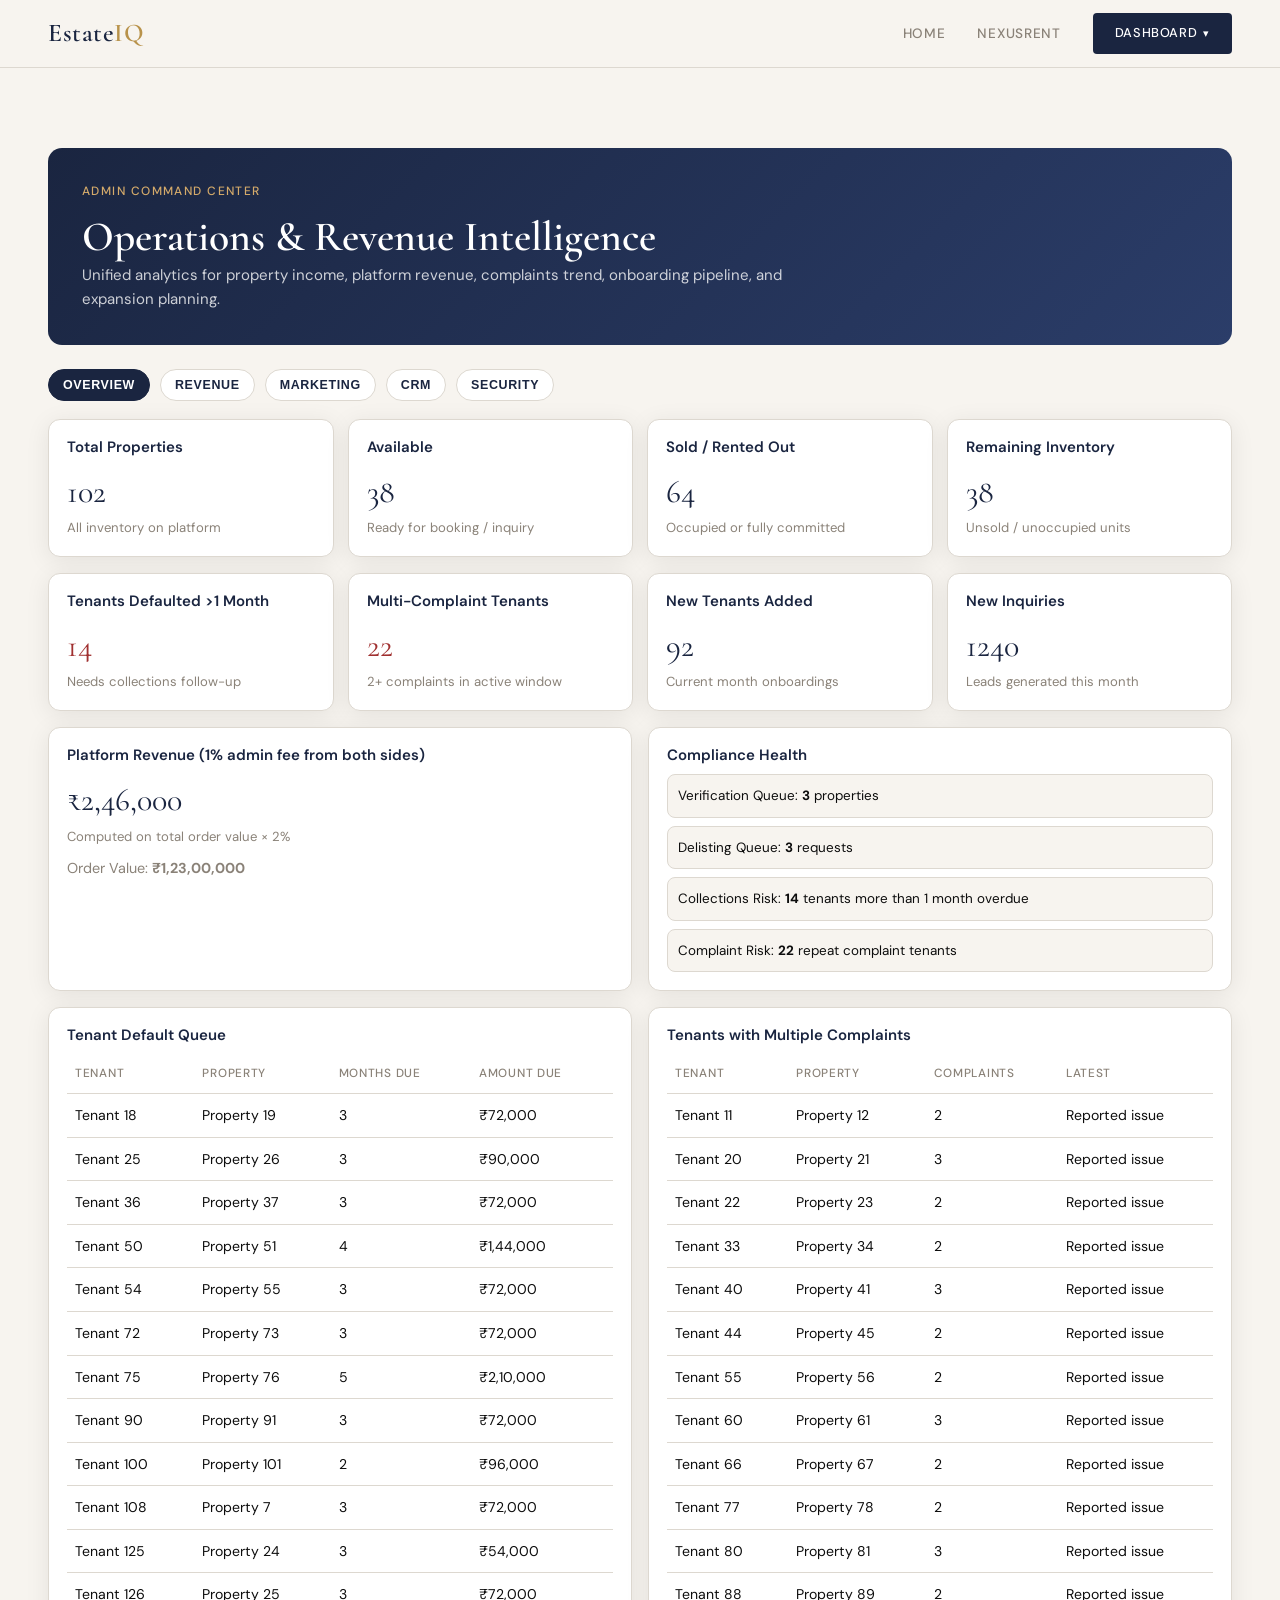
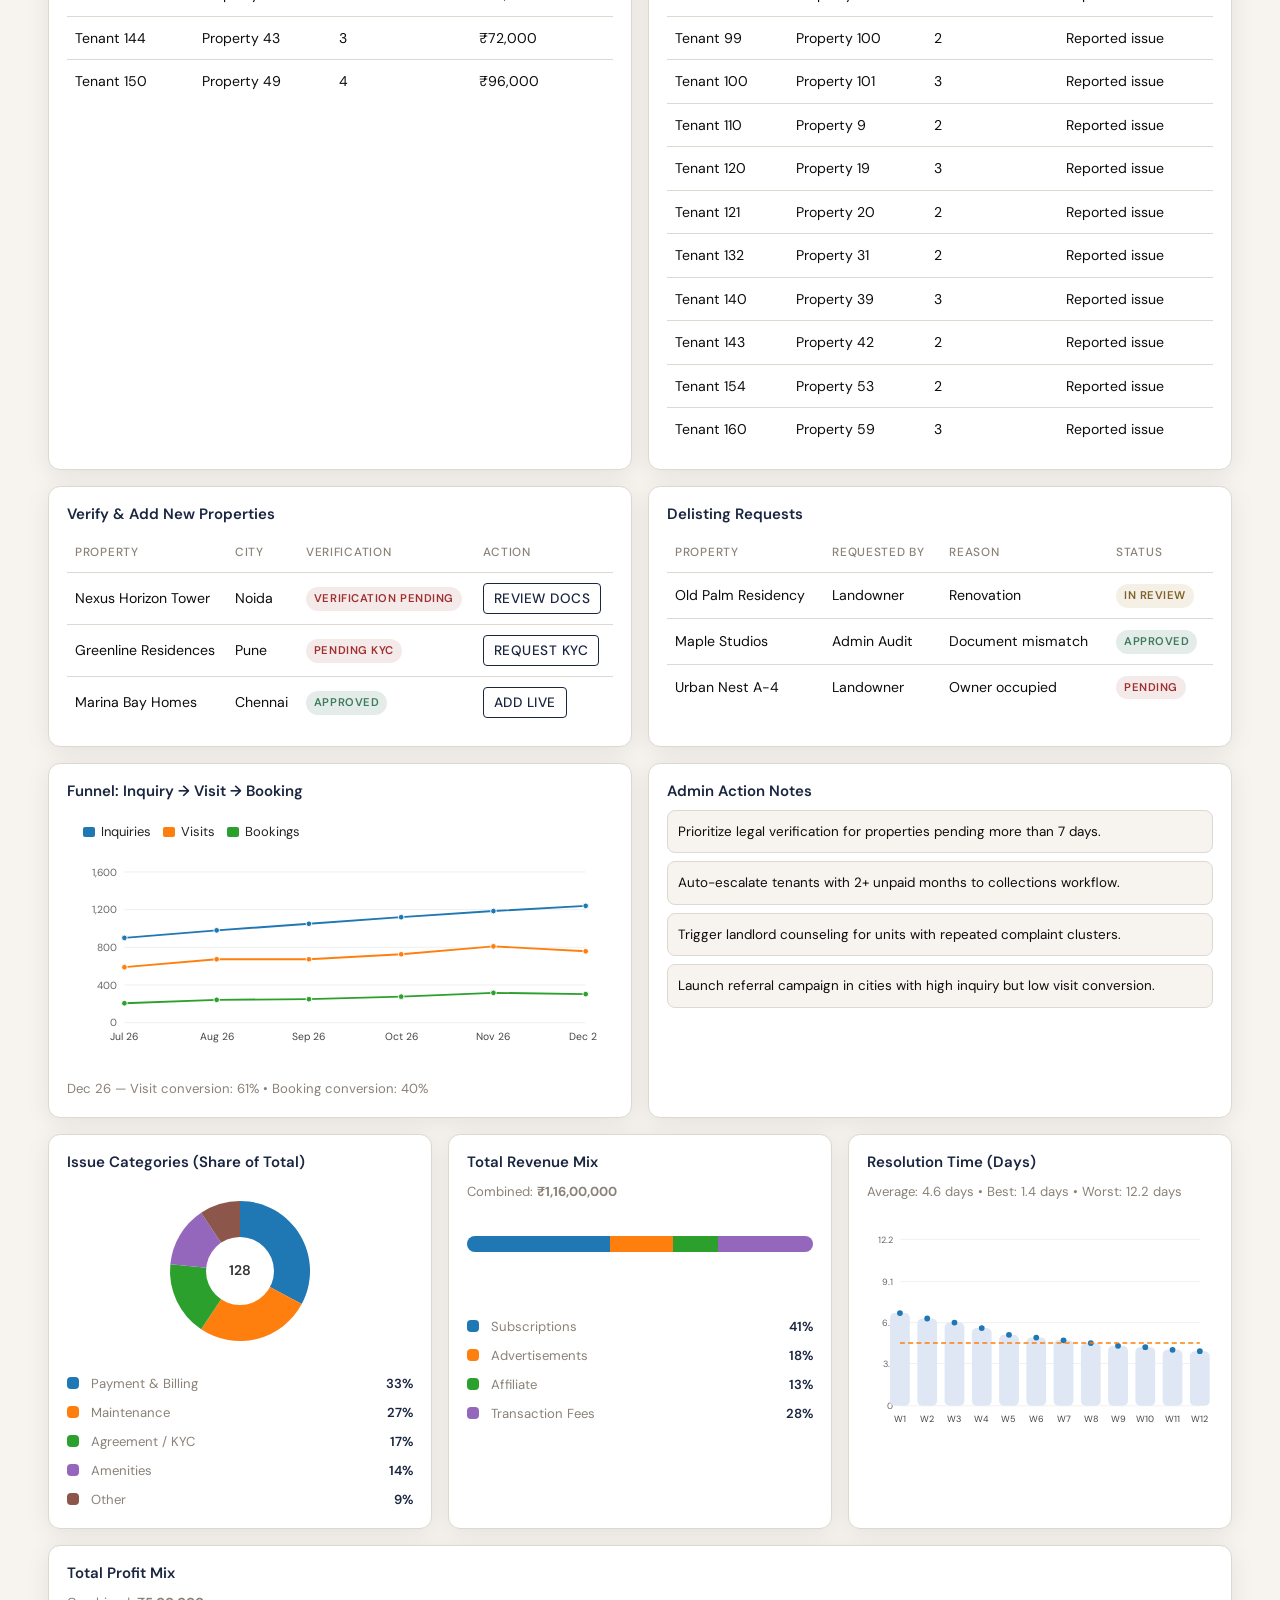
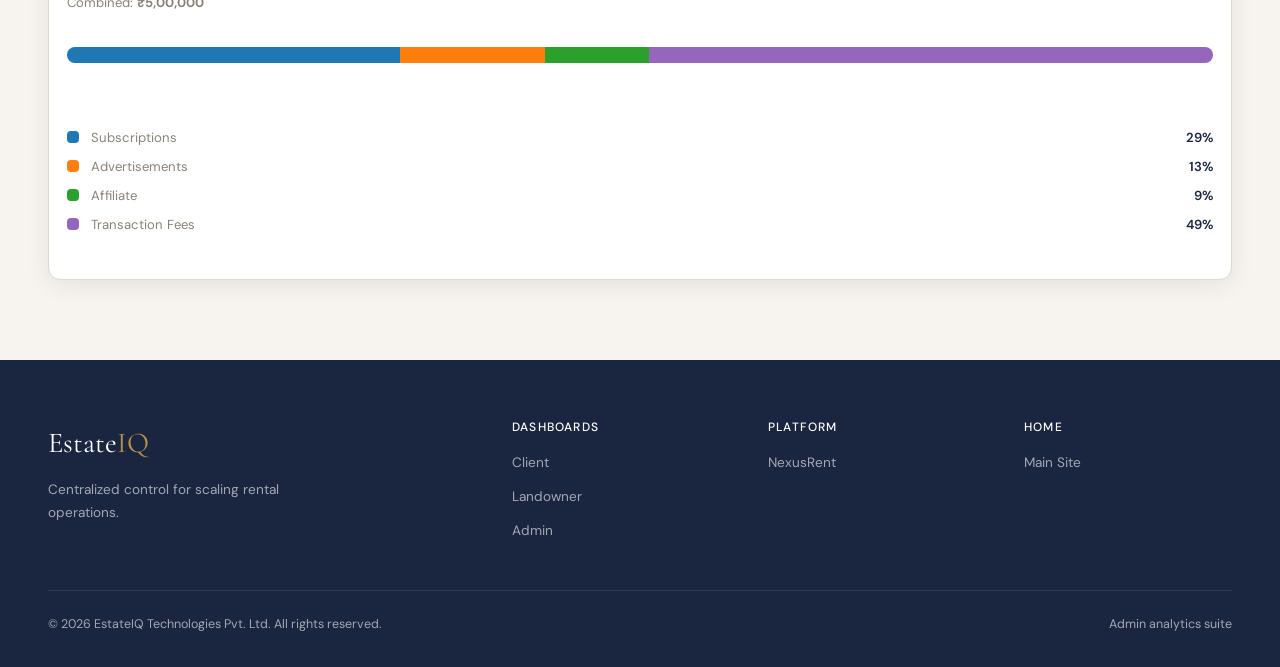
==== commit bee27281: "dashboard" ====
--- a/admin.html
+++ b/admin.html
@@ -14,10 +14,6 @@
     <div class="nav-links">
       <a href="index.html">Home</a>
       <a href="nexusrent.html">NexusRent</a>
-      <a href="revenue.html">Revenue</a>
-      <a href="marketing.html">Marketing</a>
-      <a href="crm.html">CRM</a>
-      <a href="security.html">Security</a>
       <div class="nav-dropdown">
         <a href="#" class="nav-cta nav-dropdown-toggle">Dashboard</a>
         <div class="nav-dropdown-menu">
@@ -36,6 +32,16 @@
         <h1 style="font-size:2.6rem">Operations & Revenue Intelligence</h1>
         <p>Unified analytics for property income, platform revenue, complaints trend, onboarding pipeline, and expansion planning.</p>
       </div>
+
+      <div class="admin-section-tabs" role="tablist" aria-label="Admin sections">
+        <button class="admin-tab-btn active" data-admin-tab="overview" role="tab" aria-selected="true">Overview</button>
+        <button class="admin-tab-btn" data-admin-tab="revenue" role="tab" aria-selected="false">Revenue</button>
+        <button class="admin-tab-btn" data-admin-tab="marketing" role="tab" aria-selected="false">Marketing</button>
+        <button class="admin-tab-btn" data-admin-tab="crm" role="tab" aria-selected="false">CRM</button>
+        <button class="admin-tab-btn" data-admin-tab="security" role="tab" aria-selected="false">Security</button>
+      </div>
+
+      <div class="admin-tab-panel active" id="admin-panel-overview" role="tabpanel">
 
       <div class="dashboard-grid" style="grid-template-columns:repeat(4,1fr);gap:14px;">
         <div class="dashboard-card">
@@ -175,8 +181,167 @@
           </ul>
         </div>
       </div>
+
+      <div class="dashboard-grid" style="margin-top:16px;grid-template-columns:repeat(3,1fr);">
+        <div class="dashboard-card">
+          <h4>Issue Categories (Share of Total)</h4>
+          <div class="viz-wrap" id="issue-pie"></div>
+        </div>
+        <div class="dashboard-card">
+          <h4>Total Revenue Mix</h4>
+          <div class="metric-sub" style="margin-bottom:8px;">Combined: <strong id="total-revenue">₹0</strong></div>
+          <div class="viz-wrap" id="revenue-share"></div>
+        </div>
+        <div class="dashboard-card">
+          <h4>Resolution Time (Days)</h4>
+          <div class="metric-sub" id="resolution-summary" style="margin-bottom:8px;"></div>
+          <div class="viz-wrap" id="resolution-chart"></div>
+        </div>
+      </div>
+      
+      <div class="dashboard-grid" style="margin-top:16px;grid-template-columns:1fr;">
+        <div class="dashboard-card">
+          <h4>Total Profit Mix</h4>
+          <div class="metric-sub" style="margin-bottom:8px;">Combined: <strong id="total-profit">₹0</strong></div>
+          <div class="viz-wrap" id="profit-share"></div>
+        </div>
+      </div>
+
+      </div>
+
+      <div class="admin-tab-panel" id="admin-panel-revenue" role="tabpanel" aria-hidden="true">
+        <div class="dashboard-card">
+          <h4>Revenue Workspace</h4>
+          <p class="metric-sub" style="margin-bottom:14px;">Monetization overview across subscriptions, ads, affiliate programs, and transaction fees.</p>
+          <div class="dashboard-grid" style="grid-template-columns:repeat(4,1fr);gap:12px;">
+            <div class="dashboard-card"><h4 style="margin-bottom:6px;">Subscriptions</h4><div class="metric-value" style="font-size:1.5rem;">₹48L</div><div class="metric-sub">41% share</div></div>
+            <div class="dashboard-card"><h4 style="margin-bottom:6px;">Advertisements</h4><div class="metric-value" style="font-size:1.5rem;">₹21L</div><div class="metric-sub">18% share</div></div>
+            <div class="dashboard-card"><h4 style="margin-bottom:6px;">Affiliate</h4><div class="metric-value" style="font-size:1.5rem;">₹15L</div><div class="metric-sub">13% share</div></div>
+            <div class="dashboard-card"><h4 style="margin-bottom:6px;">Transaction Fees</h4><div class="metric-value" style="font-size:1.5rem;">₹32L</div><div class="metric-sub">28% share</div></div>
+          </div>
+          <div class="dashboard-grid" style="margin-top:14px;grid-template-columns:1fr 1fr;gap:14px;">
+            <div class="dashboard-card">
+              <h4>Revenue Stream Mix</h4>
+              <div class="dash-list" style="margin-top:8px;">
+                <div class="pie-legend-row"><span class="legend-dot" style="background:#1f77b4"></span><span>Subscriptions</span><strong>41%</strong></div>
+                <div class="pie-legend-row"><span class="legend-dot" style="background:#ff7f0e"></span><span>Advertisements</span><strong>18%</strong></div>
+                <div class="pie-legend-row"><span class="legend-dot" style="background:#2ca02c"></span><span>Affiliate</span><strong>13%</strong></div>
+                <div class="pie-legend-row"><span class="legend-dot" style="background:#9467bd"></span><span>Transaction Fees</span><strong>28%</strong></div>
+              </div>
+            </div>
+            <div class="dashboard-card">
+              <h4>Pricing Plans</h4>
+              <ul class="dash-list" style="margin-top:8px;">
+                <li><strong>Basic</strong> — ₹999/month • Listing + lead inbox</li>
+                <li><strong>Professional</strong> — ₹2,999/month • CRM + priority exposure</li>
+                <li><strong>Enterprise</strong> — ₹6,999/month • Team workflows + API access</li>
+              </ul>
+            </div>
+          </div>
+        </div>
+      </div>
+
+      <div class="admin-tab-panel" id="admin-panel-marketing" role="tabpanel" aria-hidden="true">
+        <div class="dashboard-card">
+          <h4>Marketing Workspace</h4>
+          <p class="metric-sub" style="margin-bottom:14px;">AIDA funnel strategy, channel allocation, and campaign planning consolidated for execution.</p>
+          <div class="dashboard-grid" style="grid-template-columns:repeat(4,1fr);gap:12px;">
+            <div class="dashboard-card"><h4 style="margin-bottom:6px;">Awareness</h4><div class="metric-value" style="font-size:1.5rem;">2.5M+</div><div class="metric-sub">SEO, social, PR</div></div>
+            <div class="dashboard-card"><h4 style="margin-bottom:6px;">Interest</h4><div class="metric-value" style="font-size:1.5rem;">480K</div><div class="metric-sub">Search + retargeting</div></div>
+            <div class="dashboard-card"><h4 style="margin-bottom:6px;">Desire</h4><div class="metric-value" style="font-size:1.5rem;">96K</div><div class="metric-sub">Alerts + agent connect</div></div>
+            <div class="dashboard-card"><h4 style="margin-bottom:6px;">Action</h4><div class="metric-value" style="font-size:1.5rem;">22K</div><div class="metric-sub">Visits + closures</div></div>
+          </div>
+          <div class="dashboard-grid" style="margin-top:14px;grid-template-columns:1fr 1fr;gap:14px;">
+            <div class="dashboard-card">
+              <h4>Channel Mix (₹80L Budget)</h4>
+              <ul class="dash-list" style="margin-top:8px;">
+                <li>SEO & Content — <strong>35%</strong></li>
+                <li>Social Media Ads — <strong>25%</strong></li>
+                <li>Google PPC — <strong>20%</strong></li>
+                <li>Influencer / PR — <strong>10%</strong></li>
+                <li>Email + Referral — <strong>10%</strong></li>
+              </ul>
+            </div>
+            <div class="dashboard-card">
+              <h4>Campaign Calendar</h4>
+              <ul class="dash-list" style="margin-top:8px;">
+                <li><strong>Q1:</strong> Brand awareness + city launch bursts</li>
+                <li><strong>Q2:</strong> Performance optimization + retargeting scale</li>
+                <li><strong>Q3:</strong> Referral push + influencer activation</li>
+                <li><strong>Q4:</strong> Festive offers + high-intent conversion drives</li>
+              </ul>
+            </div>
+          </div>
+        </div>
+      </div>
+
+      <div class="admin-tab-panel" id="admin-panel-crm" role="tabpanel" aria-hidden="true">
+        <div class="dashboard-card">
+          <h4>CRM Workspace</h4>
+          <p class="metric-sub" style="margin-bottom:14px;">Lead scoring, lifecycle automation, and relationship intelligence from first inquiry to referral.</p>
+          <div class="dashboard-grid" style="grid-template-columns:repeat(4,1fr);gap:12px;">
+            <div class="dashboard-card"><h4 style="margin-bottom:6px;">Active Leads</h4><div class="metric-value" style="font-size:1.5rem;">47</div><div class="metric-sub">↑ 12 this week</div></div>
+            <div class="dashboard-card"><h4 style="margin-bottom:6px;">Site Visits</h4><div class="metric-value" style="font-size:1.5rem;">8</div><div class="metric-sub">Scheduled now</div></div>
+            <div class="dashboard-card"><h4 style="margin-bottom:6px;">Pipeline Value</h4><div class="metric-value" style="font-size:1.5rem;">₹4.2Cr</div><div class="metric-sub">Live opportunities</div></div>
+            <div class="dashboard-card"><h4 style="margin-bottom:6px;">Conversion</h4><div class="metric-value" style="font-size:1.5rem;">14%</div><div class="metric-sub">↑ 2% MoM</div></div>
+          </div>
+          <div class="dashboard-grid" style="margin-top:14px;grid-template-columns:1fr 1fr;gap:14px;">
+            <div class="dashboard-card">
+              <h4>Lifecycle Stages</h4>
+              <ul class="dash-list" style="margin-top:8px;">
+                <li>Aware → Prospect → Lead</li>
+                <li>Lead → Negotiating → Customer</li>
+                <li>Customer → Advocate (Referral)</li>
+              </ul>
+            </div>
+            <div class="dashboard-card">
+              <h4>Operational CRM Focus</h4>
+              <ul class="dash-list" style="margin-top:8px;">
+                <li>Automated follow-ups via email + WhatsApp</li>
+                <li>Agent response-time & conversion benchmarking</li>
+                <li>Post-sale retention and reactivation campaigns</li>
+              </ul>
+            </div>
+          </div>
+        </div>
+      </div>
+
+      <div class="admin-tab-panel" id="admin-panel-security" role="tabpanel" aria-hidden="true">
+        <div class="dashboard-card">
+          <h4>Security Workspace</h4>
+          <p class="metric-sub" style="margin-bottom:14px;">Security-first architecture with multi-layer protection, compliance controls, and trust posture metrics.</p>
+          <div class="dashboard-grid" style="grid-template-columns:repeat(3,1fr);gap:12px;">
+            <div class="dashboard-card"><h4 style="margin-bottom:6px;">Transport</h4><div class="metric-sub">TLS 1.3 across all traffic</div></div>
+            <div class="dashboard-card"><h4 style="margin-bottom:6px;">Identity</h4><div class="metric-sub">JWT + OTP / 2FA controls</div></div>
+            <div class="dashboard-card"><h4 style="margin-bottom:6px;">Compliance</h4><div class="metric-sub">ISO 27001, RERA, privacy-ready controls</div></div>
+          </div>
+          <div class="dashboard-grid" style="margin-top:14px;grid-template-columns:1fr 1fr;gap:14px;">
+            <div class="dashboard-card">
+              <h4>Security Layers</h4>
+              <ul class="dash-list" style="margin-top:8px;">
+                <li>WAF + bot protection</li>
+                <li>TLS encryption in transit</li>
+                <li>RBAC authorization + session policy</li>
+                <li>AES-256 encryption at rest</li>
+                <li>Continuous fraud / anomaly monitoring</li>
+              </ul>
+            </div>
+            <div class="dashboard-card">
+              <h4>Authentication Controls</h4>
+              <ul class="dash-list" style="margin-top:8px;">
+                <li>Password hashing + strength validation</li>
+                <li>OTP (SMS / Email) verification</li>
+                <li>Rate-limiting for repeated failures</li>
+                <li>Device trust and secure session handling</li>
+              </ul>
+            </div>
+          </div>
+        </div>
+      </div>
     </div>
   </section>
+
+  <div id="chart-tooltip" class="chart-tooltip"></div>
 
   <script>
     const adminData = (function(){
@@ -235,7 +400,34 @@
         { property: 'Urban Nest A-4', by: 'Landowner', reason: 'Owner occupied', status: 'Pending' }
       ];
 
-      return { properties, tenants, orders, onboarding, onboardingMonthly, verificationQueue, delistingRequests };
+      const issueCategories = [
+        { label: 'Payment & Billing', count: 42, color: '#1f77b4' },
+        { label: 'Maintenance', count: 34, color: '#ff7f0e' },
+        { label: 'Agreement / KYC', count: 22, color: '#2ca02c' },
+        { label: 'Amenities', count: 18, color: '#9467bd' },
+        { label: 'Other', count: 12, color: '#8c564b' }
+      ];
+
+      const revenueStreams = [
+        { label: 'Subscriptions', value: 4800000, color: '#1f77b4' },
+        { label: 'Advertisements', value: 2100000, color: '#ff7f0e' },
+        { label: 'Affiliate', value: 1500000, color: '#2ca02c' },
+        { label: 'Transaction Fees', value: 3200000, color: '#9467bd' }
+      ];
+
+      const resolutionTimes = {
+        avg: 4.6,
+        best: 1.4,
+        worst: 12.2,
+        monthly: (function(){
+          // longer timeline (12 weeks instead of months)
+          const labels = Array.from({ length: 12 }, (_, i) => `W${i+1}`);
+          const values = [6.8, 6.4, 6.1, 5.7, 5.2, 5.0, 4.8, 4.6, 4.4, 4.3, 4.1, 4.0];
+          return labels.map((lab,i)=>({ month: lab, value: values[i] }));
+        })()
+      };
+
+      return { properties, tenants, orders, onboarding, onboardingMonthly, verificationQueue, delistingRequests, issueCategories, revenueStreams, resolutionTimes };
     })();
 
     function fmt(n) { return `₹${n.toLocaleString('en-IN')}`; }
@@ -392,6 +584,11 @@
           const c = document.createElementNS(svgNS, 'circle');
           c.setAttribute('cx', px); c.setAttribute('cy', py); c.setAttribute('r','3');
           c.setAttribute('fill', color); c.setAttribute('stroke','#fff'); c.setAttribute('stroke-width','1');
+          c.addEventListener('mouseenter', (e)=>{
+            showTooltip(e, `${d.month} • ${key}: ${d[key]}`);
+          });
+          c.addEventListener('mousemove', showTooltip);
+          c.addEventListener('mouseleave', hideTooltip);
           svg.appendChild(c);
         });
       }
@@ -429,10 +626,310 @@
       }
     }
 
+    function renderIssuePie() {
+      const wrap = document.getElementById('issue-pie');
+      const data = adminData.issueCategories || [];
+      const total = data.reduce((s,i)=>s+i.count,0) || 1;
+      wrap.innerHTML = '';
+
+      const size = 180;
+      const radius = 70;
+      const cx = size/2;
+      const cy = size/2;
+      const svgNS = 'http://www.w3.org/2000/svg';
+      const svg = document.createElementNS(svgNS,'svg');
+      svg.setAttribute('width','100%');
+      svg.setAttribute('height', size);
+      svg.setAttribute('viewBox', `0 0 ${size} ${size}`);
+
+      let startAngle = 0;
+      function polarToCartesian(centerX, centerY, r, angle){
+        const a = (angle - 90) * Math.PI / 180.0;
+        return { x: centerX + (r * Math.cos(a)), y: centerY + (r * Math.sin(a)) };
+      }
+      function describeArc(x, y, r, start, end){
+        const startPos = polarToCartesian(x, y, r, end);
+        const endPos = polarToCartesian(x, y, r, start);
+        const largeArc = end - start <= 180 ? '0' : '1';
+        return [
+          'M', startPos.x, startPos.y,
+          'A', r, r, 0, largeArc, 0, endPos.x, endPos.y,
+          'L', x, y,
+          'Z'
+        ].join(' ');
+      }
+
+      data.forEach(seg=>{
+        const angle = (seg.count / total) * 360;
+        const path = document.createElementNS(svgNS,'path');
+        path.setAttribute('d', describeArc(cx, cy, radius, startAngle, startAngle + angle));
+        path.setAttribute('fill', seg.color);
+        path.addEventListener('mouseenter', (e)=>{
+          showTooltip(e, `${seg.label}: ${seg.count} (${Math.round((seg.count/total)*100)}%)`);
+        });
+        path.addEventListener('mousemove', showTooltip);
+        path.addEventListener('mouseleave', hideTooltip);
+        svg.appendChild(path);
+        startAngle += angle;
+      });
+
+      const hole = document.createElementNS(svgNS,'circle');
+      hole.setAttribute('cx', cx); hole.setAttribute('cy', cy); hole.setAttribute('r', 34);
+      hole.setAttribute('fill', '#fff');
+      svg.appendChild(hole);
+
+      const totalText = document.createElementNS(svgNS,'text');
+      totalText.setAttribute('x', cx); totalText.setAttribute('y', cy + 4);
+      totalText.setAttribute('text-anchor','middle'); totalText.setAttribute('fill','#333');
+      totalText.setAttribute('font-size','14'); totalText.setAttribute('font-weight','600');
+      totalText.textContent = total;
+      svg.appendChild(totalText);
+
+      const legend = document.createElement('div');
+      legend.className = 'pie-legend';
+      data.forEach(seg=>{
+        const row = document.createElement('div'); row.className = 'pie-legend-row';
+        row.innerHTML = `<span class="legend-dot" style="background:${seg.color}"></span><span>${seg.label}</span><strong>${Math.round((seg.count/total)*100)}%</strong>`;
+        legend.appendChild(row);
+      });
+
+      wrap.appendChild(svg);
+      wrap.appendChild(legend);
+    }
+
+    function renderRevenueShare() {
+      const wrap = document.getElementById('revenue-share');
+      const totalEl = document.getElementById('total-revenue');
+      const data = adminData.revenueStreams || [];
+      const total = data.reduce((s,i)=>s+i.value,0) || 1;
+      totalEl.textContent = fmt(total);
+
+      wrap.innerHTML = '';
+      const stack = document.createElement('div');
+      stack.className = 'revenue-stack';
+      data.forEach(seg=>{
+        const part = document.createElement('div');
+        part.className = 'revenue-segment';
+        part.style.width = `${(seg.value/total)*100}%`;
+        part.style.background = seg.color;
+        part.addEventListener('mouseenter', (e)=>{
+          showTooltip(e, `${seg.label}: ${fmt(seg.value)} (${Math.round((seg.value/total)*100)}%)`);
+        });
+        part.addEventListener('mousemove', showTooltip);
+        part.addEventListener('mouseleave', hideTooltip);
+        stack.appendChild(part);
+      });
+
+      const legend = document.createElement('div');
+      legend.className = 'pie-legend';
+      data.forEach(seg=>{
+        const row = document.createElement('div'); row.className = 'pie-legend-row';
+        row.innerHTML = `<span class="legend-dot" style="background:${seg.color}"></span><span>${seg.label}</span><strong>${Math.round((seg.value/total)*100)}%</strong>`;
+        legend.appendChild(row);
+      });
+
+      wrap.appendChild(stack);
+      wrap.appendChild(legend);
+    }
+
+    // Total Profit Mix (fixed profit target with a fixed Transaction Fees slice)
+    function renderProfitMix() {
+      const wrap = document.getElementById('profit-share');
+      const totalEl = document.getElementById('total-profit');
+
+      // Desired profit target for the month (approx ₹5,00,000)
+      const profitTarget = 500000;
+      // Fixed transaction fee contribution for this month
+      const fixedTransaction = 246000;
+
+      // Use revenueStreams to derive proportional weights for distributing the remaining profit
+      const streams = (adminData.revenueStreams || []).slice();
+      // Find the transaction stream (if present) to copy color/label
+      const txIdx = streams.findIndex(s => /transaction/i.test(s.label));
+      const txColor = txIdx >= 0 ? streams[txIdx].color : '#9467bd';
+
+      const remaining = Math.max(0, profitTarget - fixedTransaction);
+
+      // Build weights from other streams (exclude transaction entry if found)
+      const others = streams.filter((s,i)=> i !== txIdx);
+      const weightSum = others.reduce((s,i)=>s + (i.value || 0), 0) || others.length;
+
+      const breakdown = [];
+      // distribute remaining proportionally across other streams
+      others.forEach(s => {
+        const share = weightSum ? Math.round((remaining * (s.value || 0)) / weightSum) : Math.round(remaining / Math.max(1, others.length));
+        breakdown.push({ label: s.label, value: share, color: s.color });
+      });
+
+      // add the fixed transaction slice (ensure it's last for visual parity)
+      breakdown.push({ label: txIdx >= 0 ? streams[txIdx].label : 'Transaction Fees', value: fixedTransaction, color: txColor });
+
+      // adjust any rounding residual to make sum exactly profitTarget
+      const sum = breakdown.reduce((s,i)=>s + i.value, 0);
+      const diff = profitTarget - sum;
+      if(diff !== 0){
+        // add diff to the largest non-transaction slice (or first slice)
+        let idx = breakdown.findIndex(b=>!/transaction/i.test(b.label));
+        if(idx === -1) idx = 0;
+        breakdown[idx].value += diff;
+      }
+
+      const total = breakdown.reduce((s,i)=>s+i.value,0) || 1;
+      totalEl.textContent = fmt(total);
+
+      wrap.innerHTML = '';
+      const stack = document.createElement('div');
+      stack.className = 'revenue-stack';
+      breakdown.forEach(seg=>{
+        const part = document.createElement('div');
+        part.className = 'revenue-segment';
+        part.style.width = `${(seg.value/total)*100}%`;
+        part.style.background = seg.color;
+        part.addEventListener('mouseenter', (e)=>{
+          showTooltip(e, `${seg.label}: ${fmt(seg.value)} (${Math.round((seg.value/total)*100)}%)`);
+        });
+        part.addEventListener('mousemove', showTooltip);
+        part.addEventListener('mouseleave', hideTooltip);
+        stack.appendChild(part);
+      });
+
+      const legend = document.createElement('div');
+      legend.className = 'pie-legend';
+      breakdown.forEach(seg=>{
+        const row = document.createElement('div'); row.className = 'pie-legend-row';
+        row.innerHTML = `<span class="legend-dot" style="background:${seg.color}"></span><span>${seg.label}</span><strong>${Math.round((seg.value/total)*100)}%</strong>`;
+        legend.appendChild(row);
+      });
+
+      wrap.appendChild(stack);
+      wrap.appendChild(legend);
+    }
+
+    function renderResolutionTimes() {
+      const wrap = document.getElementById('resolution-chart');
+      const summary = document.getElementById('resolution-summary');
+      const { avg, best, worst, monthly } = adminData.resolutionTimes || { avg:0, best:0, worst:0, monthly:[] };
+      summary.textContent = `Average: ${avg} days • Best: ${best} days • Worst: ${worst} days`;
+      wrap.innerHTML = '';
+
+      const rect = wrap.getBoundingClientRect();
+      const size = { w: Math.max(420, Math.round(rect.width) || 520), h: Math.max(200, Math.round(rect.height) || 220) };
+      const svgNS = 'http://www.w3.org/2000/svg';
+      const svg = document.createElementNS(svgNS,'svg');
+      svg.setAttribute('width','100%');
+      svg.setAttribute('height', size.h);
+      svg.setAttribute('viewBox', `0 0 ${size.w} ${size.h}`);
+
+      const pad = { t: 10, r: 16, b: 28, l: 40 };
+      const maxVal = Math.max(...monthly.map(m=>m.value), avg, worst, 6);
+      const xStep = (size.w - pad.l - pad.r) / Math.max(1, monthly.length - 1);
+      const y = (val) => pad.t + (size.h - pad.t - pad.b) * (1 - (val / maxVal));
+
+      // y-axis grid + labels
+      const yTicks = 4;
+      for(let t=0;t<=yTicks;t++){
+        const val = Math.round((maxVal / yTicks) * t * 10) / 10;
+        const yy = y(val);
+        const line = document.createElementNS(svgNS, 'line');
+        line.setAttribute('x1', pad.l); line.setAttribute('x2', size.w - pad.r);
+        line.setAttribute('y1', yy); line.setAttribute('y2', yy);
+        line.setAttribute('stroke', '#eee'); line.setAttribute('stroke-width', '1');
+        svg.appendChild(line);
+        const lab = document.createElementNS(svgNS, 'text');
+        lab.setAttribute('x', pad.l - 8); lab.setAttribute('y', yy + 4);
+        lab.setAttribute('text-anchor', 'end'); lab.setAttribute('fill', '#666'); lab.setAttribute('font-size','11');
+        lab.textContent = val;
+        svg.appendChild(lab);
+      }
+
+      monthly.forEach((m,i)=>{
+        const x = pad.l + (i * xStep);
+        const bar = document.createElementNS(svgNS,'rect');
+        const barH = (size.h - pad.t - pad.b) - (y(m.value) - pad.t);
+        bar.setAttribute('x', x - 12);
+        bar.setAttribute('y', y(m.value));
+        bar.setAttribute('width', 24);
+        bar.setAttribute('height', barH);
+        bar.setAttribute('rx', 6);
+        bar.setAttribute('fill', '#dfe7f5');
+        bar.addEventListener('mouseenter', (e)=>{
+          showTooltip(e, `${m.month}: ${m.value} days`);
+        });
+        bar.addEventListener('mousemove', showTooltip);
+        bar.addEventListener('mouseleave', hideTooltip);
+        svg.appendChild(bar);
+
+        const dot = document.createElementNS(svgNS,'circle');
+        dot.setAttribute('cx', x); dot.setAttribute('cy', y(m.value)); dot.setAttribute('r', 3.5);
+        dot.setAttribute('fill', '#1f77b4');
+        svg.appendChild(dot);
+
+        const label = document.createElementNS(svgNS,'text');
+        label.setAttribute('x', x); label.setAttribute('y', size.h - 8);
+        label.setAttribute('text-anchor','middle'); label.setAttribute('font-size','11');
+        label.setAttribute('fill','#444');
+        label.textContent = m.month;
+        svg.appendChild(label);
+      });
+
+      const avgLine = document.createElementNS(svgNS,'line');
+      avgLine.setAttribute('x1', pad.l); avgLine.setAttribute('x2', size.w - pad.r);
+      avgLine.setAttribute('y1', y(avg)); avgLine.setAttribute('y2', y(avg));
+      avgLine.setAttribute('stroke', '#ff7f0e'); avgLine.setAttribute('stroke-width', '2'); avgLine.setAttribute('stroke-dasharray','6 4');
+      svg.appendChild(avgLine);
+
+      wrap.appendChild(svg);
+    }
+
+    function showTooltip(e, text){
+      const tip = document.getElementById('chart-tooltip');
+      if(text){ tip.textContent = text; }
+      const x = e.pageX + 12;
+      const y = e.pageY - 28;
+      tip.style.left = `${x}px`;
+      tip.style.top = `${y}px`;
+      tip.classList.add('active');
+    }
+
+    function hideTooltip(){
+      const tip = document.getElementById('chart-tooltip');
+      tip.classList.remove('active');
+    }
+
+    function setAdminTab(tab) {
+      const buttons = document.querySelectorAll('.admin-tab-btn');
+      const panels = document.querySelectorAll('.admin-tab-panel');
+      const normalized = tab || 'overview';
+
+      buttons.forEach(btn => {
+        const isActive = btn.dataset.adminTab === normalized;
+        btn.classList.toggle('active', isActive);
+        btn.setAttribute('aria-selected', isActive ? 'true' : 'false');
+      });
+
+      panels.forEach(panel => {
+        const isActive = panel.id === `admin-panel-${normalized}`;
+        panel.classList.toggle('active', isActive);
+        panel.setAttribute('aria-hidden', isActive ? 'false' : 'true');
+      });
+
+      if (normalized === 'overview') {
+        renderFunnel();
+        renderIssuePie();
+        renderRevenueShare();
+        renderResolutionTimes();
+        renderProfitMix();
+      }
+    }
+
+    document.querySelectorAll('.admin-tab-btn').forEach(btn => {
+      btn.addEventListener('click', () => setAdminTab(btn.dataset.adminTab));
+    });
+
     renderKPIs();
     renderQueues();
     renderVerificationAndDelist();
-    renderFunnel();
+    setAdminTab('overview');
   </script>
 
   <footer>
@@ -453,8 +950,6 @@
         <h4>Platform</h4>
         <ul>
           <li><a href="nexusrent.html">NexusRent</a></li>
-          <li><a href="revenue.html">Revenue</a></li>
-          <li><a href="security.html">Security</a></li>
         </ul>
       </div>
       <div class="footer-col">
--- a/style.css
+++ b/style.css
@@ -134,6 +134,11 @@
 }
 
 .nav-dropdown:hover .nav-dropdown-menu {
+  display: block;
+}
+
+/* Keep dropdown open when clicked/focused (useful for keyboard and click persistence) */
+.nav-dropdown:focus-within .nav-dropdown-menu {
   display: block;
 }
 
@@ -924,6 +929,60 @@
   box-shadow: var(--card-shadow);
 }
 
+.admin-section-tabs {
+  display: flex;
+  gap: 10px;
+  flex-wrap: wrap;
+  margin: 4px 0 18px;
+}
+
+.admin-tab-btn {
+  border: 1px solid var(--border);
+  background: var(--white);
+  color: var(--navy);
+  border-radius: 999px;
+  padding: 8px 14px;
+  font-size: 0.78rem;
+  font-weight: 600;
+  letter-spacing: 0.05em;
+  text-transform: uppercase;
+  cursor: pointer;
+  transition: all 0.2s ease;
+}
+
+.admin-tab-btn:hover {
+  border-color: var(--gold);
+  color: var(--gold);
+}
+
+.admin-tab-btn.active {
+  background: var(--navy);
+  border-color: var(--navy);
+  color: var(--white);
+}
+
+.admin-tab-panel {
+  display: none;
+}
+
+.admin-tab-panel.active {
+  display: block;
+}
+
+.admin-embed-card {
+  padding: 20px;
+}
+
+.admin-page-embed {
+  width: 100%;
+  height: 78vh;
+  min-height: 740px;
+  border: 1px solid var(--border);
+  border-radius: 10px;
+  margin-top: 12px;
+  background: var(--paper);
+}
+
 .dashboard-card h3,
 .dashboard-card h4 {
   font-family: 'DM Sans', sans-serif;
@@ -988,6 +1047,72 @@
   gap: 12px;
   height: 260px; /* allow chart to be larger vertically */
   padding: 12px 16px 12px;
+}
+
+.viz-wrap {
+  display: grid;
+  gap: 12px;
+  align-items: center;
+  min-height: 240px;
+}
+
+.pie-legend {
+  display: grid;
+  gap: 8px;
+}
+
+.pie-legend-row {
+  display: grid;
+  grid-template-columns: 16px 1fr auto;
+  align-items: center;
+  gap: 8px;
+  font-size: 0.82rem;
+  color: var(--muted);
+}
+
+.pie-legend-row strong {
+  color: var(--navy);
+  font-weight: 600;
+  font-size: 0.82rem;
+}
+
+.legend-dot {
+  width: 12px;
+  height: 12px;
+  border-radius: 4px;
+  display: inline-block;
+}
+
+.revenue-stack {
+  display: flex;
+  height: 16px;
+  border-radius: 999px;
+  overflow: hidden;
+  background: rgba(26,37,64,0.08);
+}
+
+.revenue-segment {
+  height: 100%;
+}
+
+.chart-tooltip {
+  position: absolute;
+  z-index: 999;
+  background: #111;
+  color: #fff;
+  font-size: 0.75rem;
+  padding: 6px 10px;
+  border-radius: 6px;
+  box-shadow: 0 8px 16px rgba(0,0,0,0.2);
+  pointer-events: none;
+  opacity: 0;
+  transform: translateY(-6px);
+  transition: opacity 0.15s ease, transform 0.15s ease;
+}
+
+.chart-tooltip.active {
+  opacity: 1;
+  transform: translateY(0);
 }
 
 .chart-bar {
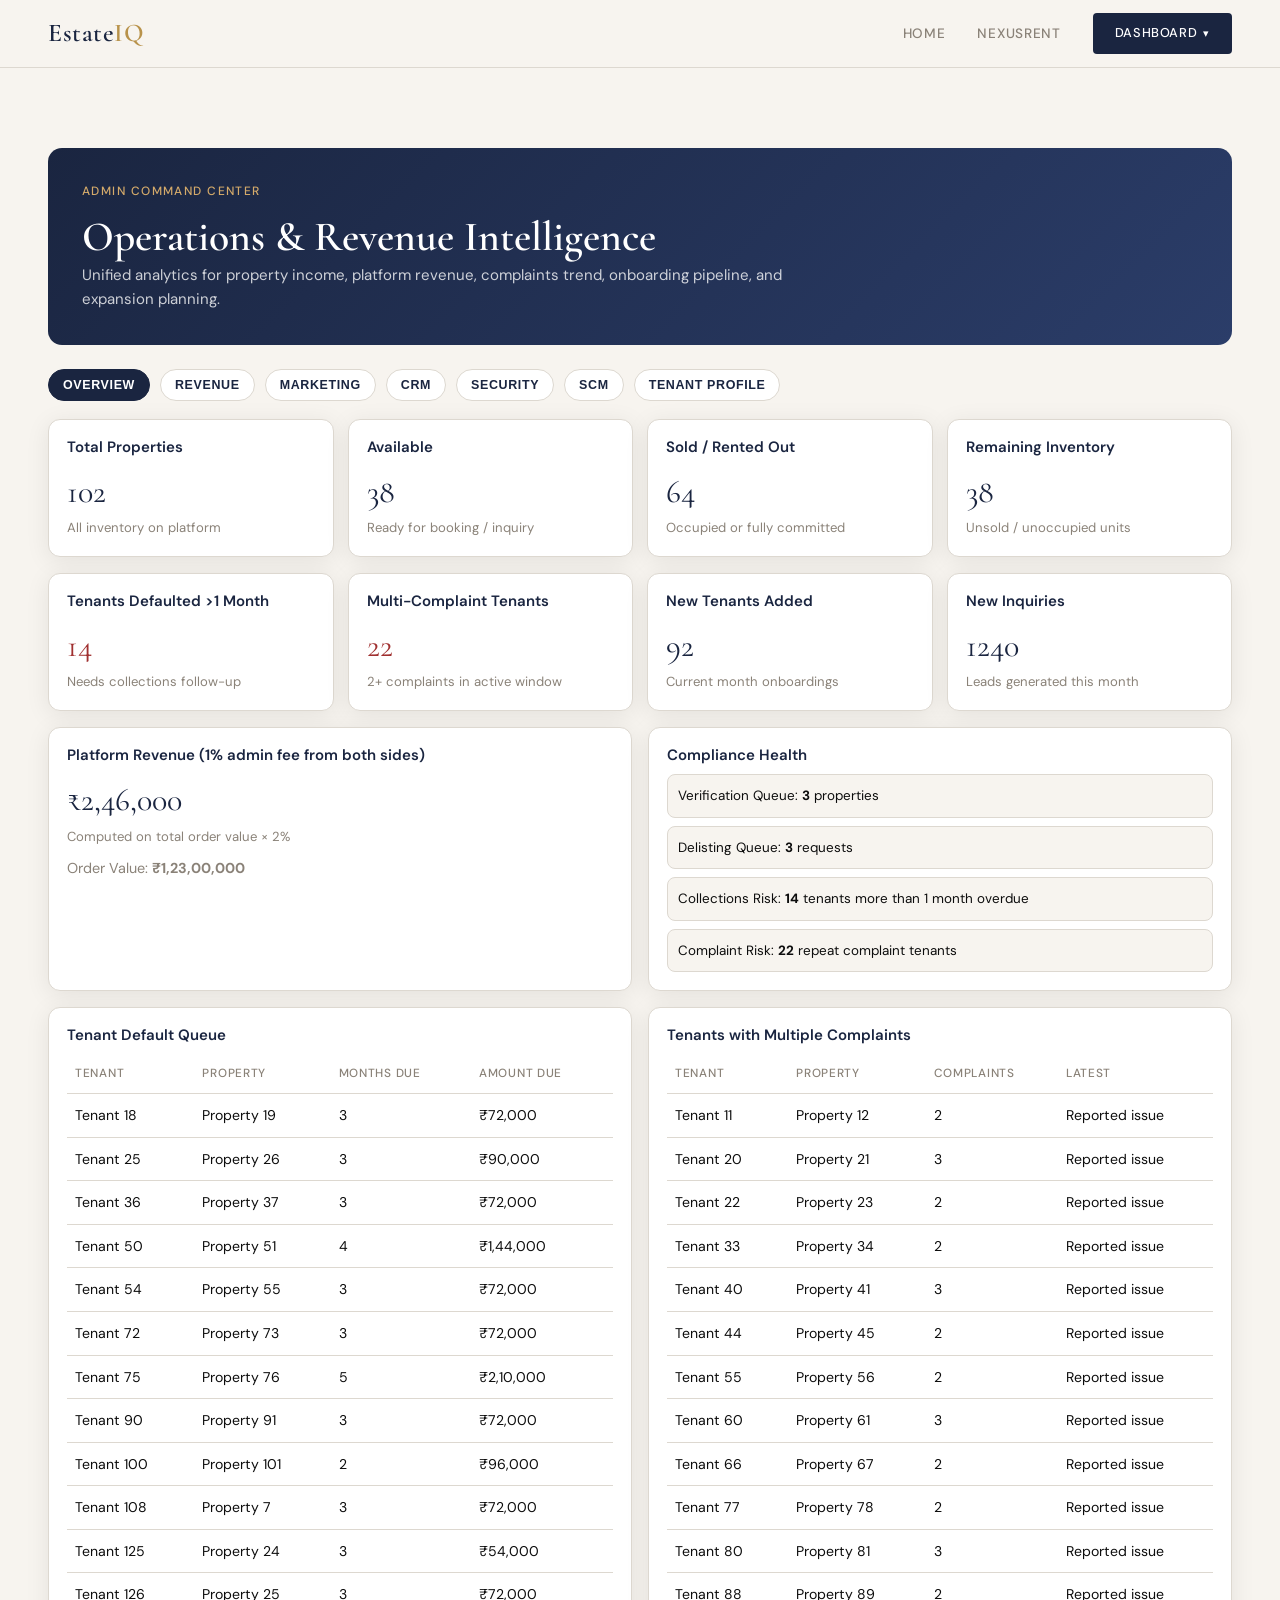
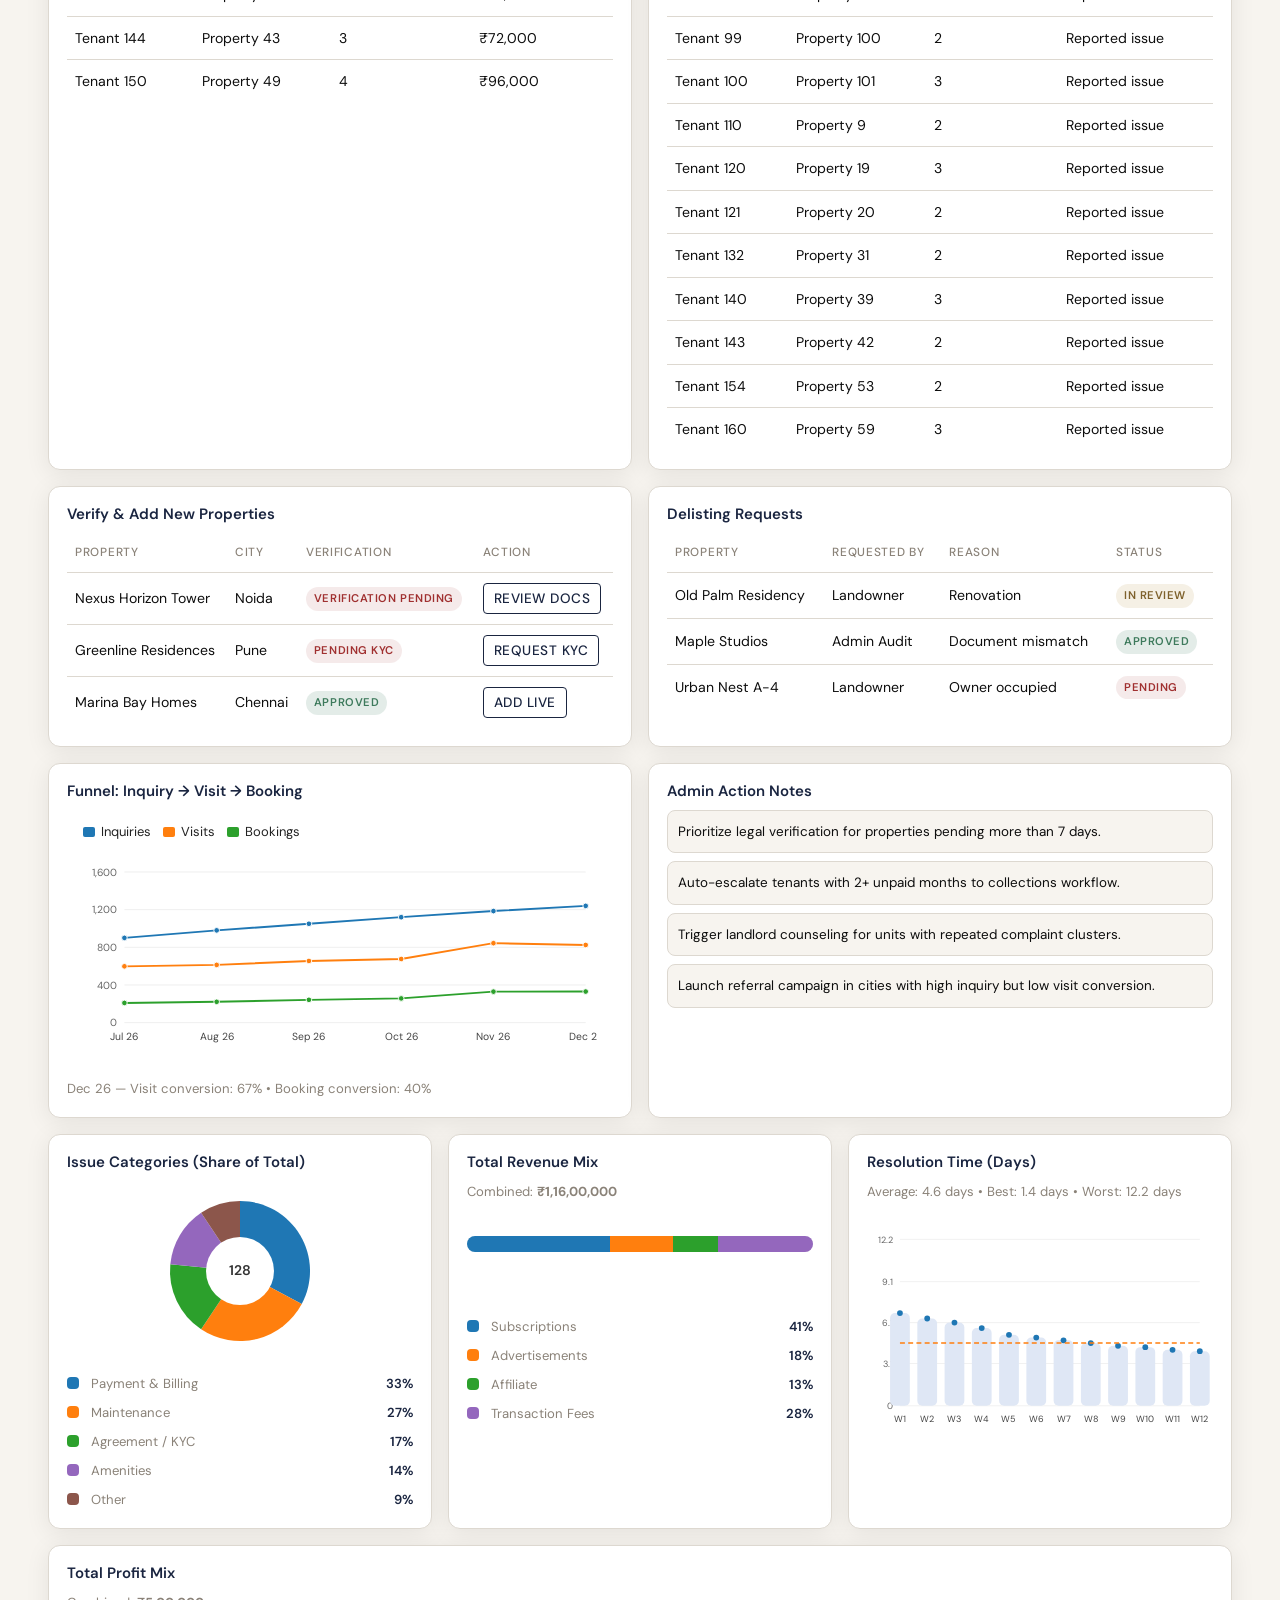
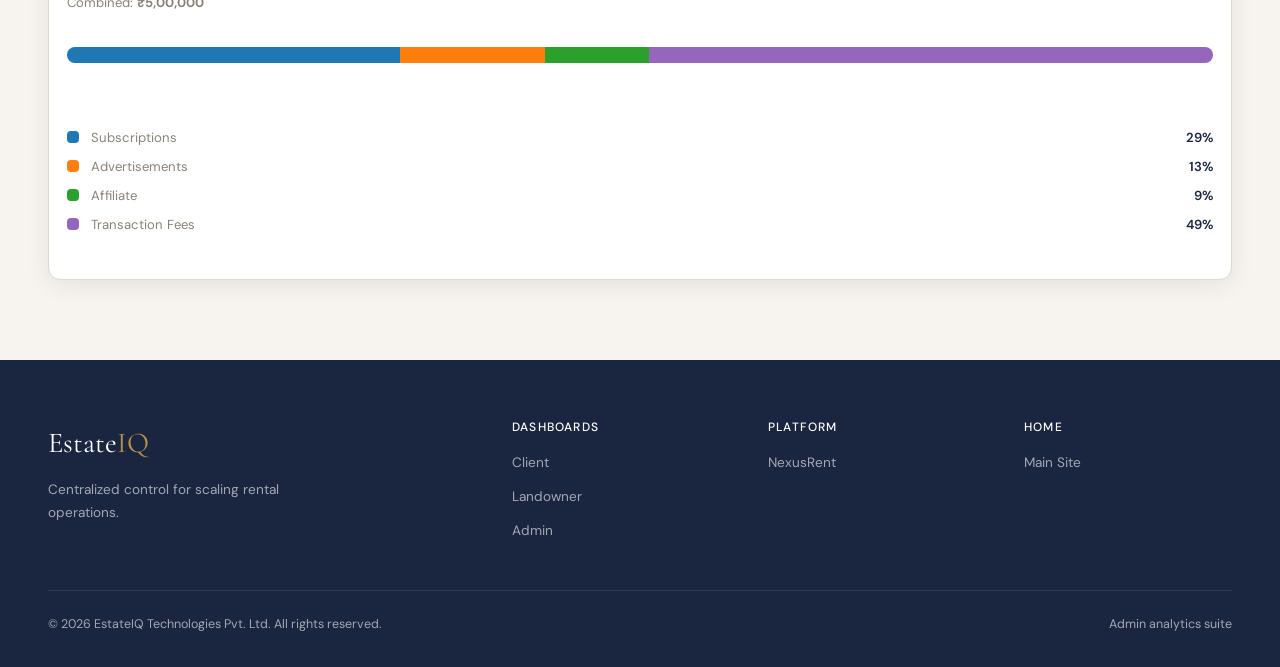
==== commit 03d24095: "tenet profilt" ====
--- a/admin.html
+++ b/admin.html
@@ -39,6 +39,8 @@
         <button class="admin-tab-btn" data-admin-tab="marketing" role="tab" aria-selected="false">Marketing</button>
         <button class="admin-tab-btn" data-admin-tab="crm" role="tab" aria-selected="false">CRM</button>
         <button class="admin-tab-btn" data-admin-tab="security" role="tab" aria-selected="false">Security</button>
+        <button class="admin-tab-btn" data-admin-tab="scm" role="tab" aria-selected="false">SCM</button>
+        <button class="admin-tab-btn" data-admin-tab="tenant-profile" role="tab" aria-selected="false">Tenant Profile</button>
       </div>
 
       <div class="admin-tab-panel active" id="admin-panel-overview" role="tabpanel">
@@ -211,129 +213,755 @@
 
       <div class="admin-tab-panel" id="admin-panel-revenue" role="tabpanel" aria-hidden="true">
         <div class="dashboard-card">
-          <h4>Revenue Workspace</h4>
-          <p class="metric-sub" style="margin-bottom:14px;">Monetization overview across subscriptions, ads, affiliate programs, and transaction fees.</p>
-          <div class="dashboard-grid" style="grid-template-columns:repeat(4,1fr);gap:12px;">
-            <div class="dashboard-card"><h4 style="margin-bottom:6px;">Subscriptions</h4><div class="metric-value" style="font-size:1.5rem;">₹48L</div><div class="metric-sub">41% share</div></div>
-            <div class="dashboard-card"><h4 style="margin-bottom:6px;">Advertisements</h4><div class="metric-value" style="font-size:1.5rem;">₹21L</div><div class="metric-sub">18% share</div></div>
-            <div class="dashboard-card"><h4 style="margin-bottom:6px;">Affiliate</h4><div class="metric-value" style="font-size:1.5rem;">₹15L</div><div class="metric-sub">13% share</div></div>
-            <div class="dashboard-card"><h4 style="margin-bottom:6px;">Transaction Fees</h4><div class="metric-value" style="font-size:1.5rem;">₹32L</div><div class="metric-sub">28% share</div></div>
-          </div>
+          <div class="revenue-header-row">
+            <div>
+              <h4 style="margin-bottom:4px;">Advanced Revenue Intelligence</h4>
+              <p class="metric-sub">Complete monetization analytics across top listing ads, transactions, affiliate, display media, and subscription plans.</p>
+            </div>
+            <span class="revenue-chip" id="rev-period-chip">Q1 FY2026</span>
+          </div>
+
+          <div class="dashboard-grid revenue-kpi-grid" style="margin-top:14px;">
+            <div class="dashboard-card revenue-kpi-card">
+              <h4>Total Revenue</h4>
+              <div class="revenue-big" id="rev-total">₹0</div>
+              <div class="metric-sub" id="rev-total-growth">0% YoY</div>
+            </div>
+            <div class="dashboard-card revenue-kpi-card">
+              <h4>Top Listing Ads</h4>
+              <div class="revenue-big" id="rev-top-ads">₹0</div>
+              <div class="metric-sub" id="rev-top-ads-share">0% share</div>
+            </div>
+            <div class="dashboard-card revenue-kpi-card">
+              <h4>Transaction Fees</h4>
+              <div class="revenue-big" id="rev-tx-fees">₹0</div>
+              <div class="metric-sub" id="rev-tx-fees-share">0% share</div>
+            </div>
+            <div class="dashboard-card revenue-kpi-card">
+              <h4>Affiliate Revenue</h4>
+              <div class="revenue-big" id="rev-affiliate">₹0</div>
+              <div class="metric-sub" id="rev-affiliate-share">0% share</div>
+            </div>
+            <div class="dashboard-card revenue-kpi-card">
+              <h4>Ad Inventory Fill</h4>
+              <div class="revenue-big" id="rev-fill-rate">0%</div>
+              <div class="metric-sub" id="rev-ecpm">eCPM ₹0</div>
+            </div>
+            <div class="dashboard-card revenue-kpi-card">
+              <h4>Net Margin</h4>
+              <div class="revenue-big" id="rev-margin">0%</div>
+              <div class="metric-sub" id="rev-net-profit">Net ₹0</div>
+            </div>
+          </div>
+
           <div class="dashboard-grid" style="margin-top:14px;grid-template-columns:1fr 1fr;gap:14px;">
             <div class="dashboard-card">
-              <h4>Revenue Stream Mix</h4>
-              <div class="dash-list" style="margin-top:8px;">
-                <div class="pie-legend-row"><span class="legend-dot" style="background:#1f77b4"></span><span>Subscriptions</span><strong>41%</strong></div>
-                <div class="pie-legend-row"><span class="legend-dot" style="background:#ff7f0e"></span><span>Advertisements</span><strong>18%</strong></div>
-                <div class="pie-legend-row"><span class="legend-dot" style="background:#2ca02c"></span><span>Affiliate</span><strong>13%</strong></div>
-                <div class="pie-legend-row"><span class="legend-dot" style="background:#9467bd"></span><span>Transaction Fees</span><strong>28%</strong></div>
+              <h4>Revenue Source Mix</h4>
+              <div class="viz-wrap" id="rev-source-mix"></div>
+            </div>
+            <div class="dashboard-card">
+              <h4>Monthly Revenue Trend</h4>
+              <div class="viz-wrap" id="rev-monthly-trend"></div>
+            </div>
+          </div>
+
+          <div class="dashboard-grid revenue-split-grid" style="margin-top:14px;">
+            <div class="dashboard-card">
+              <h4>Top Listing Advertisement Performance</h4>
+              <table class="dashboard-table mini-table" style="margin-top:8px;">
+                <thead>
+                  <tr>
+                    <th>Placement</th>
+                    <th>Fill Rate</th>
+                    <th>CTR</th>
+                    <th>Avg Bid</th>
+                    <th>Revenue</th>
+                  </tr>
+                </thead>
+                <tbody id="rev-toplist-body"></tbody>
+              </table>
+            </div>
+            <div class="dashboard-card">
+              <h4>Transaction Revenue Snapshot</h4>
+              <div class="split-stat-wrap">
+                <div class="split-stat"><span>GMV Processed</span><strong id="rev-gmv">₹0</strong></div>
+                <div class="split-stat"><span>Closed Transactions</span><strong id="rev-closed">0</strong></div>
+                <div class="split-stat"><span>Avg Ticket Size</span><strong id="rev-ticket">₹0</strong></div>
+                <div class="split-stat"><span>Refund Ratio</span><strong id="rev-refund">0%</strong></div>
               </div>
             </div>
-            <div class="dashboard-card">
-              <h4>Pricing Plans</h4>
-              <ul class="dash-list" style="margin-top:8px;">
-                <li><strong>Basic</strong> — ₹999/month • Listing + lead inbox</li>
-                <li><strong>Professional</strong> — ₹2,999/month • CRM + priority exposure</li>
-                <li><strong>Enterprise</strong> — ₹6,999/month • Team workflows + API access</li>
-              </ul>
-            </div>
+          </div>
+
+          <div class="dashboard-grid" style="margin-top:14px;grid-template-columns:1fr 1fr;gap:14px;">
+            <div class="dashboard-card">
+              <h4>Affiliate Partner Contribution</h4>
+              <div id="rev-affiliate-bars" class="viz-wrap"></div>
+            </div>
+            <div class="dashboard-card">
+              <h4>Monetization Efficiency by Channel</h4>
+              <div id="rev-efficiency-bars" class="viz-wrap"></div>
+            </div>
+          </div>
+
+          <div class="dashboard-card" style="margin-top:14px;">
+            <h4>Advanced Revenue Details</h4>
+            <table class="dashboard-table mini-table" style="margin-top:8px;">
+              <thead>
+                <tr>
+                  <th>Source</th>
+                  <th>Gross Revenue</th>
+                  <th>Share</th>
+                  <th>YoY Growth</th>
+                  <th>Net Margin</th>
+                </tr>
+              </thead>
+              <tbody id="rev-source-detail-body"></tbody>
+            </table>
           </div>
         </div>
       </div>
 
       <div class="admin-tab-panel" id="admin-panel-marketing" role="tabpanel" aria-hidden="true">
         <div class="dashboard-card">
-          <h4>Marketing Workspace</h4>
-          <p class="metric-sub" style="margin-bottom:14px;">AIDA funnel strategy, channel allocation, and campaign planning consolidated for execution.</p>
-          <div class="dashboard-grid" style="grid-template-columns:repeat(4,1fr);gap:12px;">
-            <div class="dashboard-card"><h4 style="margin-bottom:6px;">Awareness</h4><div class="metric-value" style="font-size:1.5rem;">2.5M+</div><div class="metric-sub">SEO, social, PR</div></div>
-            <div class="dashboard-card"><h4 style="margin-bottom:6px;">Interest</h4><div class="metric-value" style="font-size:1.5rem;">480K</div><div class="metric-sub">Search + retargeting</div></div>
-            <div class="dashboard-card"><h4 style="margin-bottom:6px;">Desire</h4><div class="metric-value" style="font-size:1.5rem;">96K</div><div class="metric-sub">Alerts + agent connect</div></div>
-            <div class="dashboard-card"><h4 style="margin-bottom:6px;">Action</h4><div class="metric-value" style="font-size:1.5rem;">22K</div><div class="metric-sub">Visits + closures</div></div>
-          </div>
+          <div class="marketing-header-row">
+            <div>
+              <h4 style="margin-bottom:4px;">Marketing Growth Command Center</h4>
+              <p class="metric-sub">Track spend, source-wise audience, banner inventory, social media campaigns, agent discounts, Google listings, and conversion quality from impression to closure.</p>
+            </div>
+            <span class="revenue-chip" id="mkt-period-chip">Q1 FY2026</span>
+          </div>
+
+          <div class="dashboard-grid marketing-kpi-grid" style="margin-top:14px;">
+            <div class="dashboard-card revenue-kpi-card">
+              <h4>Total Marketing Spend</h4>
+              <div class="revenue-big" id="mkt-total-spend">₹0</div>
+              <div class="metric-sub" id="mkt-spend-growth">0% vs previous quarter</div>
+            </div>
+            <div class="dashboard-card revenue-kpi-card">
+              <h4>Total Audience Reached</h4>
+              <div class="revenue-big" id="mkt-audience">0</div>
+              <div class="metric-sub" id="mkt-cpm">CPM ₹0</div>
+            </div>
+            <div class="dashboard-card revenue-kpi-card">
+              <h4>Leads Attracted</h4>
+              <div class="revenue-big" id="mkt-leads">0</div>
+              <div class="metric-sub" id="mkt-cpl">CPL ₹0</div>
+            </div>
+            <div class="dashboard-card revenue-kpi-card">
+              <h4>Customer Conversion</h4>
+              <div class="revenue-big" id="mkt-conversion">0%</div>
+              <div class="metric-sub" id="mkt-acq">CAC ₹0</div>
+            </div>
+            <div class="dashboard-card revenue-kpi-card">
+              <h4>Google Listing Calls</h4>
+              <div class="revenue-big" id="mkt-gmb-calls">0</div>
+              <div class="metric-sub" id="mkt-gmb-rating">Rating 0.0★</div>
+            </div>
+            <div class="dashboard-card revenue-kpi-card">
+              <h4>ROAS</h4>
+              <div class="revenue-big" id="mkt-roas">0x</div>
+              <div class="metric-sub" id="mkt-roi">ROI 0%</div>
+            </div>
+          </div>
+
           <div class="dashboard-grid" style="margin-top:14px;grid-template-columns:1fr 1fr;gap:14px;">
             <div class="dashboard-card">
-              <h4>Channel Mix (₹80L Budget)</h4>
-              <ul class="dash-list" style="margin-top:8px;">
-                <li>SEO & Content — <strong>35%</strong></li>
-                <li>Social Media Ads — <strong>25%</strong></li>
-                <li>Google PPC — <strong>20%</strong></li>
-                <li>Influencer / PR — <strong>10%</strong></li>
-                <li>Email + Referral — <strong>10%</strong></li>
-              </ul>
-            </div>
-            <div class="dashboard-card">
-              <h4>Campaign Calendar</h4>
-              <ul class="dash-list" style="margin-top:8px;">
-                <li><strong>Q1:</strong> Brand awareness + city launch bursts</li>
-                <li><strong>Q2:</strong> Performance optimization + retargeting scale</li>
-                <li><strong>Q3:</strong> Referral push + influencer activation</li>
-                <li><strong>Q4:</strong> Festive offers + high-intent conversion drives</li>
-              </ul>
-            </div>
+              <h4>Spend Allocation by Source</h4>
+              <div id="mkt-spend-mix" class="viz-wrap"></div>
+            </div>
+            <div class="dashboard-card">
+              <h4>Audience Attracted by Source</h4>
+              <div id="mkt-audience-source" class="viz-wrap"></div>
+            </div>
+          </div>
+
+          <div class="dashboard-grid" style="margin-top:14px;grid-template-columns:1fr 1fr;gap:14px;">
+            <div class="dashboard-card">
+              <h4>Paid Media Trend (Spend vs Leads)</h4>
+              <div id="mkt-trend" class="viz-wrap"></div>
+            </div>
+            <div class="dashboard-card">
+              <h4>Funnel Performance</h4>
+              <div class="split-stat-wrap">
+                <div class="split-stat"><span>Impressions</span><strong id="mkt-impressions">0</strong></div>
+                <div class="split-stat"><span>Clicks</span><strong id="mkt-clicks">0</strong></div>
+                <div class="split-stat"><span>Qualified Leads</span><strong id="mkt-qualified">0</strong></div>
+                <div class="split-stat"><span>Site Visits</span><strong id="mkt-visits">0</strong></div>
+                <div class="split-stat"><span>Converted Customers</span><strong id="mkt-customers">0</strong></div>
+              </div>
+            </div>
+          </div>
+
+          <div class="dashboard-grid marketing-split-grid" style="margin-top:14px;">
+            <div class="dashboard-card">
+              <h4>Advertisement Banner Inventory</h4>
+              <table class="dashboard-table mini-table" style="margin-top:8px;">
+                <thead>
+                  <tr>
+                    <th>Banner Slot</th>
+                    <th>Fill</th>
+                    <th>CTR</th>
+                    <th>CPC</th>
+                    <th>Spend</th>
+                  </tr>
+                </thead>
+                <tbody id="mkt-banner-body"></tbody>
+              </table>
+            </div>
+            <div class="dashboard-card">
+              <h4>Agent Discount Program</h4>
+              <table class="dashboard-table mini-table" style="margin-top:8px;">
+                <thead>
+                  <tr>
+                    <th>Program</th>
+                    <th>Discount</th>
+                    <th>Leads</th>
+                    <th>Conversion</th>
+                  </tr>
+                </thead>
+                <tbody id="mkt-agent-body"></tbody>
+              </table>
+            </div>
+          </div>
+
+          <div class="dashboard-grid" style="margin-top:14px;grid-template-columns:1fr 1fr;gap:14px;">
+            <div class="dashboard-card">
+              <h4>Social Media Spend & Reach</h4>
+              <div id="mkt-social-bars" class="viz-wrap"></div>
+            </div>
+            <div class="dashboard-card">
+              <h4>Google Listings & Local Discovery</h4>
+              <ul class="dash-list" id="mkt-gmb-list" style="margin-top:8px;"></ul>
+            </div>
+          </div>
+
+          <div class="dashboard-card" style="margin-top:14px;">
+            <h4>Commercial Marketing Source Details</h4>
+            <table class="dashboard-table mini-table" style="margin-top:8px;">
+              <thead>
+                <tr>
+                  <th>Source</th>
+                  <th>Spend</th>
+                  <th>Audience</th>
+                  <th>Leads</th>
+                  <th>Conversion</th>
+                  <th>CAC</th>
+                </tr>
+              </thead>
+              <tbody id="mkt-detail-body"></tbody>
+            </table>
           </div>
         </div>
       </div>
 
       <div class="admin-tab-panel" id="admin-panel-crm" role="tabpanel" aria-hidden="true">
         <div class="dashboard-card">
-          <h4>CRM Workspace</h4>
-          <p class="metric-sub" style="margin-bottom:14px;">Lead scoring, lifecycle automation, and relationship intelligence from first inquiry to referral.</p>
-          <div class="dashboard-grid" style="grid-template-columns:repeat(4,1fr);gap:12px;">
-            <div class="dashboard-card"><h4 style="margin-bottom:6px;">Active Leads</h4><div class="metric-value" style="font-size:1.5rem;">47</div><div class="metric-sub">↑ 12 this week</div></div>
-            <div class="dashboard-card"><h4 style="margin-bottom:6px;">Site Visits</h4><div class="metric-value" style="font-size:1.5rem;">8</div><div class="metric-sub">Scheduled now</div></div>
-            <div class="dashboard-card"><h4 style="margin-bottom:6px;">Pipeline Value</h4><div class="metric-value" style="font-size:1.5rem;">₹4.2Cr</div><div class="metric-sub">Live opportunities</div></div>
-            <div class="dashboard-card"><h4 style="margin-bottom:6px;">Conversion</h4><div class="metric-value" style="font-size:1.5rem;">14%</div><div class="metric-sub">↑ 2% MoM</div></div>
-          </div>
+          <div class="crm-header-row">
+            <div>
+              <h4 style="margin-bottom:4px;">CRM Intelligence & Strategy Hub</h4>
+              <p class="metric-sub">Operational, analytical, and collaborative CRM strategy covering lifecycle orchestration, lead scoring, automation, retention, and conversion optimization.</p>
+            </div>
+            <span class="revenue-chip" id="crm-period-chip">Q1 FY2026</span>
+          </div>
+
+          <div class="dashboard-grid crm-kpi-grid" style="margin-top:14px;">
+            <div class="dashboard-card revenue-kpi-card">
+              <h4>Active Leads</h4>
+              <div class="revenue-big" id="crm-active-leads">0</div>
+              <div class="metric-sub" id="crm-active-delta">0 this month</div>
+            </div>
+            <div class="dashboard-card revenue-kpi-card">
+              <h4>MQL → SQL Rate</h4>
+              <div class="revenue-big" id="crm-mql-sql">0%</div>
+              <div class="metric-sub" id="crm-qualified">MQL 0 • SQL 0</div>
+            </div>
+            <div class="dashboard-card revenue-kpi-card">
+              <h4>Pipeline Value</h4>
+              <div class="revenue-big" id="crm-pipeline">₹0</div>
+              <div class="metric-sub" id="crm-win-rate">Win Rate 0%</div>
+            </div>
+            <div class="dashboard-card revenue-kpi-card">
+              <h4>Response SLA</h4>
+              <div class="revenue-big" id="crm-sla">0 min</div>
+              <div class="metric-sub" id="crm-coverage">Automation Coverage 0%</div>
+            </div>
+            <div class="dashboard-card revenue-kpi-card">
+              <h4>Retention</h4>
+              <div class="revenue-big" id="crm-retention">0%</div>
+              <div class="metric-sub" id="crm-churn">Churn 0%</div>
+            </div>
+            <div class="dashboard-card revenue-kpi-card">
+              <h4>Customer Advocacy</h4>
+              <div class="revenue-big" id="crm-nps">NPS 0</div>
+              <div class="metric-sub" id="crm-referrals">Referrals 0</div>
+            </div>
+          </div>
+
           <div class="dashboard-grid" style="margin-top:14px;grid-template-columns:1fr 1fr;gap:14px;">
             <div class="dashboard-card">
-              <h4>Lifecycle Stages</h4>
-              <ul class="dash-list" style="margin-top:8px;">
-                <li>Aware → Prospect → Lead</li>
-                <li>Lead → Negotiating → Customer</li>
-                <li>Customer → Advocate (Referral)</li>
-              </ul>
-            </div>
-            <div class="dashboard-card">
-              <h4>Operational CRM Focus</h4>
-              <ul class="dash-list" style="margin-top:8px;">
-                <li>Automated follow-ups via email + WhatsApp</li>
-                <li>Agent response-time & conversion benchmarking</li>
-                <li>Post-sale retention and reactivation campaigns</li>
-              </ul>
-            </div>
+              <h4>Lifecycle Funnel Health</h4>
+              <div id="crm-funnel-viz" class="viz-wrap"></div>
+            </div>
+            <div class="dashboard-card">
+              <h4>Lead Pipeline Trend</h4>
+              <div id="crm-pipeline-trend" class="viz-wrap"></div>
+            </div>
+          </div>
+
+          <div class="dashboard-grid" style="margin-top:14px;grid-template-columns:1fr 1fr;gap:14px;">
+            <div class="dashboard-card">
+              <h4>Lead Source Quality</h4>
+              <div id="crm-source-quality" class="viz-wrap"></div>
+            </div>
+            <div class="dashboard-card">
+              <h4>Retention & Success Metrics</h4>
+              <div class="split-stat-wrap">
+                <div class="split-stat"><span>Renewal Rate</span><strong id="crm-renewal">0%</strong></div>
+                <div class="split-stat"><span>Expansion Revenue</span><strong id="crm-expansion">₹0</strong></div>
+                <div class="split-stat"><span>Avg Resolution Time</span><strong id="crm-resolution">0 hrs</strong></div>
+                <div class="split-stat"><span>At-Risk Accounts</span><strong id="crm-risk">0</strong></div>
+              </div>
+            </div>
+          </div>
+
+          <div class="dashboard-grid crm-split-grid" style="margin-top:14px;">
+            <div class="dashboard-card">
+              <h4>Agent Conversion Performance</h4>
+              <table class="dashboard-table mini-table" style="margin-top:8px;">
+                <thead>
+                  <tr>
+                    <th>Agent Team</th>
+                    <th>Assigned Leads</th>
+                    <th>Qualified</th>
+                    <th>Won Deals</th>
+                    <th>Conversion</th>
+                  </tr>
+                </thead>
+                <tbody id="crm-agent-body"></tbody>
+              </table>
+            </div>
+            <div class="dashboard-card">
+              <h4>CRM Automation Playbooks</h4>
+              <ul class="dash-list" id="crm-playbook-list" style="margin-top:8px;"></ul>
+            </div>
+          </div>
+
+          <div class="dashboard-grid" style="margin-top:14px;grid-template-columns:1fr 1fr;gap:14px;">
+            <div class="dashboard-card">
+              <h4>CRM Strategy Pillars</h4>
+              <ul class="dash-list" id="crm-strategy-list" style="margin-top:8px;"></ul>
+            </div>
+            <div class="dashboard-card">
+              <h4>Customer Lifecycle Programs</h4>
+              <table class="dashboard-table mini-table" style="margin-top:8px;">
+                <thead>
+                  <tr>
+                    <th>Stage</th>
+                    <th>Program</th>
+                    <th>Primary KPI</th>
+                  </tr>
+                </thead>
+                <tbody id="crm-lifecycle-body"></tbody>
+              </table>
+            </div>
+          </div>
+
+          <div class="dashboard-card" style="margin-top:14px;">
+            <h4>CRM Source Effectiveness Matrix</h4>
+            <table class="dashboard-table mini-table" style="margin-top:8px;">
+              <thead>
+                <tr>
+                  <th>Source</th>
+                  <th>Leads</th>
+                  <th>Qualified %</th>
+                  <th>Win %</th>
+                  <th>Avg Cycle (days)</th>
+                  <th>Deal Value</th>
+                </tr>
+              </thead>
+              <tbody id="crm-detail-body"></tbody>
+            </table>
           </div>
         </div>
       </div>
 
       <div class="admin-tab-panel" id="admin-panel-security" role="tabpanel" aria-hidden="true">
         <div class="dashboard-card">
-          <h4>Security Workspace</h4>
-          <p class="metric-sub" style="margin-bottom:14px;">Security-first architecture with multi-layer protection, compliance controls, and trust posture metrics.</p>
-          <div class="dashboard-grid" style="grid-template-columns:repeat(3,1fr);gap:12px;">
-            <div class="dashboard-card"><h4 style="margin-bottom:6px;">Transport</h4><div class="metric-sub">TLS 1.3 across all traffic</div></div>
-            <div class="dashboard-card"><h4 style="margin-bottom:6px;">Identity</h4><div class="metric-sub">JWT + OTP / 2FA controls</div></div>
-            <div class="dashboard-card"><h4 style="margin-bottom:6px;">Compliance</h4><div class="metric-sub">ISO 27001, RERA, privacy-ready controls</div></div>
-          </div>
+          <div class="security-header-row">
+            <div>
+              <h4 style="margin-bottom:4px;">Security, Trust & Scam Protection Command Center</h4>
+              <p class="metric-sub">End-to-end protection for clients, landlords, sellers, and buyers with anti-scam verification, secure deposit workflows, and deep technical security controls.</p>
+            </div>
+            <span class="revenue-chip" id="sec-period-chip">Q1 FY2026</span>
+          </div>
+
+          <div class="dashboard-grid security-kpi-grid" style="margin-top:14px;">
+            <div class="dashboard-card revenue-kpi-card">
+              <h4>Fraud Attempts Blocked</h4>
+              <div class="revenue-big" id="sec-fraud-blocked">0</div>
+              <div class="metric-sub" id="sec-fraud-rate">Detection rate 0%</div>
+            </div>
+            <div class="dashboard-card revenue-kpi-card">
+              <h4>Verified Users</h4>
+              <div class="revenue-big" id="sec-verified-users">0%</div>
+              <div class="metric-sub" id="sec-kyc">KYC pass 0%</div>
+            </div>
+            <div class="dashboard-card revenue-kpi-card">
+              <h4>Deposit Escrow Protected</h4>
+              <div class="revenue-big" id="sec-escrow-value">₹0</div>
+              <div class="metric-sub" id="sec-escrow-cases">0 active escrows</div>
+            </div>
+            <div class="dashboard-card revenue-kpi-card">
+              <h4>Scam Complaints Resolved</h4>
+              <div class="revenue-big" id="sec-resolved">0%</div>
+              <div class="metric-sub" id="sec-resolution-time">Avg 0 hrs</div>
+            </div>
+            <div class="dashboard-card revenue-kpi-card">
+              <h4>Platform Uptime</h4>
+              <div class="revenue-big" id="sec-uptime">0%</div>
+              <div class="metric-sub" id="sec-incidents">Incidents 0</div>
+            </div>
+            <div class="dashboard-card revenue-kpi-card">
+              <h4>Data Security Posture</h4>
+              <div class="revenue-big" id="sec-posture">0/100</div>
+              <div class="metric-sub" id="sec-compliance">Compliance 0%</div>
+            </div>
+          </div>
+
           <div class="dashboard-grid" style="margin-top:14px;grid-template-columns:1fr 1fr;gap:14px;">
             <div class="dashboard-card">
-              <h4>Security Layers</h4>
-              <ul class="dash-list" style="margin-top:8px;">
-                <li>WAF + bot protection</li>
-                <li>TLS encryption in transit</li>
-                <li>RBAC authorization + session policy</li>
-                <li>AES-256 encryption at rest</li>
-                <li>Continuous fraud / anomaly monitoring</li>
-              </ul>
-            </div>
-            <div class="dashboard-card">
-              <h4>Authentication Controls</h4>
-              <ul class="dash-list" style="margin-top:8px;">
-                <li>Password hashing + strength validation</li>
-                <li>OTP (SMS / Email) verification</li>
-                <li>Rate-limiting for repeated failures</li>
-                <li>Device trust and secure session handling</li>
-              </ul>
+              <h4>Stakeholder Protection Coverage</h4>
+              <div id="sec-stakeholder-viz" class="viz-wrap"></div>
+            </div>
+            <div class="dashboard-card">
+              <h4>Threat Detection Trend</h4>
+              <div id="sec-threat-trend" class="viz-wrap"></div>
+            </div>
+          </div>
+
+          <div class="dashboard-grid security-split-grid" style="margin-top:14px;">
+            <div class="dashboard-card">
+              <h4>Anti-Scam Controls</h4>
+              <table class="dashboard-table mini-table" style="margin-top:8px;">
+                <thead>
+                  <tr>
+                    <th>Control</th>
+                    <th>Coverage</th>
+                    <th>Blocked</th>
+                    <th>Success</th>
+                  </tr>
+                </thead>
+                <tbody id="sec-scam-body"></tbody>
+              </table>
+            </div>
+            <div class="dashboard-card">
+              <h4>Deposit & Escrow Security</h4>
+              <table class="dashboard-table mini-table" style="margin-top:8px;">
+                <thead>
+                  <tr>
+                    <th>Flow</th>
+                    <th>Protected Value</th>
+                    <th>Disputes</th>
+                    <th>Resolved</th>
+                  </tr>
+                </thead>
+                <tbody id="sec-deposit-body"></tbody>
+              </table>
+            </div>
+          </div>
+
+          <div class="dashboard-grid" style="margin-top:14px;grid-template-columns:1fr 1fr;gap:14px;">
+            <div class="dashboard-card">
+              <h4>Technical Security Controls</h4>
+              <div id="sec-tech-controls" class="viz-wrap"></div>
+            </div>
+            <div class="dashboard-card">
+              <h4>Incident Response & Recovery</h4>
+              <div class="split-stat-wrap">
+                <div class="split-stat"><span>Mean Time to Detect</span><strong id="sec-mttd">0 min</strong></div>
+                <div class="split-stat"><span>Mean Time to Respond</span><strong id="sec-mttr">0 min</strong></div>
+                <div class="split-stat"><span>Critical Incidents (Qtr)</span><strong id="sec-critical">0</strong></div>
+                <div class="split-stat"><span>Disaster Recovery Drill</span><strong id="sec-drill">0%</strong></div>
+              </div>
+            </div>
+          </div>
+
+          <div class="dashboard-grid" style="margin-top:14px;grid-template-columns:1fr 1fr;gap:14px;">
+            <div class="dashboard-card">
+              <h4>Trust Programs for Users</h4>
+              <ul class="dash-list" id="sec-trust-list" style="margin-top:8px;"></ul>
+            </div>
+            <div class="dashboard-card">
+              <h4>Technical Security Strategy</h4>
+              <ul class="dash-list" id="sec-tech-strategy-list" style="margin-top:8px;"></ul>
+            </div>
+          </div>
+
+          <div class="dashboard-card" style="margin-top:14px;">
+            <h4>Security Assurance Matrix</h4>
+            <table class="dashboard-table mini-table" style="margin-top:8px;">
+              <thead>
+                <tr>
+                  <th>Domain</th>
+                  <th>Control Score</th>
+                  <th>SLA Target</th>
+                  <th>Current</th>
+                  <th>Status</th>
+                </tr>
+              </thead>
+              <tbody id="sec-assurance-body"></tbody>
+            </table>
+          </div>
+        </div>
+      </div>
+
+      <div class="admin-tab-panel" id="admin-panel-scm" role="tabpanel" aria-hidden="true">
+        <div class="dashboard-card">
+          <div class="scm-header-row">
+            <div>
+              <h4 style="margin-bottom:4px;">SCM & Inventory Utilization Command Center</h4>
+              <p class="metric-sub">Supply chain management for property inventory: track unsold/unrented stock, idle time, active demand, and fulfillment velocity for faster closures.</p>
+            </div>
+            <span class="revenue-chip" id="scm-period-chip">Q1 FY2026</span>
+          </div>
+
+          <div class="dashboard-grid scm-kpi-grid" style="margin-top:14px;">
+            <div class="dashboard-card revenue-kpi-card">
+              <h4>Total Unutilized Inventory</h4>
+              <div class="revenue-big" id="scm-unutilized">0</div>
+              <div class="metric-sub" id="scm-unutilized-pct">0% of total stock</div>
+            </div>
+            <div class="dashboard-card revenue-kpi-card">
+              <h4>Unsold Units</h4>
+              <div class="revenue-big" id="scm-unsold">0</div>
+              <div class="metric-sub" id="scm-unsold-value">Value ₹0</div>
+            </div>
+            <div class="dashboard-card revenue-kpi-card">
+              <h4>Unrented Units</h4>
+              <div class="revenue-big" id="scm-unrented">0</div>
+              <div class="metric-sub" id="scm-unrented-value">Rental potential ₹0/mo</div>
+            </div>
+            <div class="dashboard-card revenue-kpi-card">
+              <h4>Avg Idle Time</h4>
+              <div class="revenue-big" id="scm-idle-days">0 days</div>
+              <div class="metric-sub" id="scm-aging-risk">High aging risk 0 units</div>
+            </div>
+            <div class="dashboard-card revenue-kpi-card">
+              <h4>Active Search Customers</h4>
+              <div class="revenue-big" id="scm-active-searchers">0</div>
+              <div class="metric-sub" id="scm-demand-delta">0% QoQ</div>
+            </div>
+            <div class="dashboard-card revenue-kpi-card">
+              <h4>Demand / Supply Ratio</h4>
+              <div class="revenue-big" id="scm-demand-supply">0.00x</div>
+              <div class="metric-sub" id="scm-utilization">Utilization 0%</div>
+            </div>
+          </div>
+
+          <div class="dashboard-grid" style="margin-top:14px;grid-template-columns:1fr 1fr;gap:14px;">
+            <div class="dashboard-card">
+              <h4>Inventory Aging Distribution</h4>
+              <div id="scm-aging-viz" class="viz-wrap"></div>
+            </div>
+            <div class="dashboard-card">
+              <h4>Demand vs Available by City</h4>
+              <div id="scm-city-demand" class="viz-wrap"></div>
+            </div>
+          </div>
+
+          <div class="dashboard-grid scm-split-grid" style="margin-top:14px;">
+            <div class="dashboard-card">
+              <h4>Idle Inventory Queue</h4>
+              <table class="dashboard-table mini-table" style="margin-top:8px;">
+                <thead>
+                  <tr>
+                    <th>Property</th>
+                    <th>City</th>
+                    <th>Status</th>
+                    <th>Idle Days</th>
+                    <th>Action</th>
+                  </tr>
+                </thead>
+                <tbody id="scm-idle-body"></tbody>
+              </table>
+            </div>
+            <div class="dashboard-card">
+              <h4>Demand Segments (Active Searchers)</h4>
+              <table class="dashboard-table mini-table" style="margin-top:8px;">
+                <thead>
+                  <tr>
+                    <th>Budget Segment</th>
+                    <th>Searchers</th>
+                    <th>Inventory</th>
+                    <th>Gap</th>
+                  </tr>
+                </thead>
+                <tbody id="scm-demand-body"></tbody>
+              </table>
+            </div>
+          </div>
+
+          <div class="dashboard-grid" style="margin-top:14px;grid-template-columns:1fr 1fr;gap:14px;">
+            <div class="dashboard-card">
+              <h4>SCM Strategy Priorities</h4>
+              <ul class="dash-list" id="scm-strategy-list" style="margin-top:8px;"></ul>
+            </div>
+            <div class="dashboard-card">
+              <h4>Fulfillment Efficiency</h4>
+              <div class="split-stat-wrap">
+                <div class="split-stat"><span>Inquiry → Visit</span><strong id="scm-inq-visit">0%</strong></div>
+                <div class="split-stat"><span>Visit → Booking</span><strong id="scm-visit-book">0%</strong></div>
+                <div class="split-stat"><span>Avg Time-to-Close</span><strong id="scm-close-days">0 days</strong></div>
+                <div class="split-stat"><span>Stock Turnover</span><strong id="scm-turnover">0x</strong></div>
+              </div>
+            </div>
+          </div>
+
+          <div class="dashboard-card" style="margin-top:14px;">
+            <h4>Inventory Risk & Utilization Matrix</h4>
+            <table class="dashboard-table mini-table" style="margin-top:8px;">
+              <thead>
+                <tr>
+                  <th>Inventory Group</th>
+                  <th>Units</th>
+                  <th>Avg Idle</th>
+                  <th>Demand Match</th>
+                  <th>Risk</th>
+                </tr>
+              </thead>
+              <tbody id="scm-risk-body"></tbody>
+            </table>
+          </div>
+        </div>
+      </div>
+
+      <div class="admin-tab-panel" id="admin-panel-tenant-profile" role="tabpanel" aria-hidden="true">
+        <div class="dashboard-card">
+          <div class="tenant-header-row">
+            <div>
+              <h4 style="margin-bottom:4px;">Tenant Risk Profile & Behavior Control Tower</h4>
+              <p class="metric-sub">Classify tenants into red, yellow, and green zones using payment behavior, complaints severity, and trust history to prevent repeat issues.</p>
+            </div>
+            <span class="revenue-chip" id="tenant-period-chip">Q1 FY2026</span>
+          </div>
+
+          <div class="dashboard-grid tenant-kpi-grid" style="margin-top:14px;">
+            <div class="dashboard-card revenue-kpi-card">
+              <h4>Total Active Tenants</h4>
+              <div class="revenue-big" id="tenant-total-active">0</div>
+              <div class="metric-sub" id="tenant-review-window">Last 90 days</div>
+            </div>
+            <div class="dashboard-card revenue-kpi-card">
+              <h4>Red Zone (Critical)</h4>
+              <div class="revenue-big" style="color:var(--danger)" id="tenant-red-count">0</div>
+              <div class="metric-sub" id="tenant-red-share">0% of tenants</div>
+            </div>
+            <div class="dashboard-card revenue-kpi-card">
+              <h4>Yellow Zone (Watchlist)</h4>
+              <div class="revenue-big" style="color:#8d6a2e" id="tenant-yellow-count">0</div>
+              <div class="metric-sub" id="tenant-yellow-share">0% of tenants</div>
+            </div>
+            <div class="dashboard-card revenue-kpi-card">
+              <h4>Green Zone (All Clear)</h4>
+              <div class="revenue-big" style="color:var(--success)" id="tenant-green-count">0</div>
+              <div class="metric-sub" id="tenant-green-share">0% of tenants</div>
+            </div>
+            <div class="dashboard-card revenue-kpi-card">
+              <h4>On-Time Rent Rate</h4>
+              <div class="revenue-big" id="tenant-on-time-rate">0%</div>
+              <div class="metric-sub" id="tenant-on-time-delta">0% vs last quarter</div>
+            </div>
+            <div class="dashboard-card revenue-kpi-card">
+              <h4>Complaint Closure SLA</h4>
+              <div class="revenue-big" id="tenant-complaint-sla">0%</div>
+              <div class="metric-sub" id="tenant-avg-resolve">Avg resolve 0 days</div>
+            </div>
+          </div>
+
+          <div class="dashboard-grid" style="margin-top:14px;grid-template-columns:1fr 1fr;gap:14px;">
+            <div class="dashboard-card">
+              <h4>Tenant Zone Distribution (Red / Yellow / Green)</h4>
+              <div id="tenant-zone-viz" class="viz-wrap"></div>
+            </div>
+            <div class="dashboard-card">
+              <h4>Risk Incident Trend</h4>
+              <div id="tenant-incident-trend" class="viz-wrap"></div>
+            </div>
+          </div>
+
+          <div class="dashboard-grid tenant-split-grid" style="margin-top:14px;">
+            <div class="dashboard-card">
+              <h4>Tenant Risk Register</h4>
+              <table class="dashboard-table mini-table" style="margin-top:8px;">
+                <thead>
+                  <tr>
+                    <th>Tenant</th>
+                    <th>City</th>
+                    <th>Property</th>
+                    <th>Complaints</th>
+                    <th>Mispayments</th>
+                    <th>Zone</th>
+                    <th>Trust Score</th>
+                  </tr>
+                </thead>
+                <tbody id="tenant-risk-body"></tbody>
+              </table>
+            </div>
+            <div class="dashboard-card">
+              <h4>Priority Intervention Actions</h4>
+              <ul class="dash-list" id="tenant-action-list" style="margin-top:8px;"></ul>
+            </div>
+          </div>
+
+          <div class="dashboard-grid" style="margin-top:14px;grid-template-columns:1fr 1fr;gap:14px;">
+            <div class="dashboard-card">
+              <h4>City Zone Heat Matrix</h4>
+              <table class="dashboard-table mini-table" style="margin-top:8px;">
+                <thead>
+                  <tr>
+                    <th>City</th>
+                    <th>Green</th>
+                    <th>Yellow</th>
+                    <th>Red</th>
+                    <th>Risk Index</th>
+                  </tr>
+                </thead>
+                <tbody id="tenant-city-zone-body"></tbody>
+              </table>
+            </div>
+            <div class="dashboard-card">
+              <h4>Critical Watchlist</h4>
+              <table class="dashboard-table mini-table" style="margin-top:8px;">
+                <thead>
+                  <tr>
+                    <th>Tenant</th>
+                    <th>Issue</th>
+                    <th>Last Incident</th>
+                    <th>Next Action</th>
+                  </tr>
+                </thead>
+                <tbody id="tenant-watch-body"></tbody>
+              </table>
+            </div>
+          </div>
+
+          <div class="dashboard-grid" style="margin-top:14px;grid-template-columns:1fr 1fr;gap:14px;">
+            <div class="dashboard-card">
+              <h4>Trust Score Calculation Model</h4>
+              <ul class="dash-list" id="tenant-trust-formula-list" style="margin-top:8px;"></ul>
+            </div>
+            <div class="dashboard-card">
+              <h4>Trust Zone Thresholds</h4>
+              <table class="dashboard-table mini-table" style="margin-top:8px;">
+                <thead>
+                  <tr>
+                    <th>Zone</th>
+                    <th>Score Range</th>
+                    <th>Interpretation</th>
+                  </tr>
+                </thead>
+                <tbody id="tenant-trust-zone-body"></tbody>
+              </table>
             </div>
           </div>
         </div>
@@ -415,6 +1043,401 @@
         { label: 'Transaction Fees', value: 3200000, color: '#9467bd' }
       ];
 
+      const revenueWorkspace = {
+        period: 'Q1 FY2026',
+        yoyGrowth: 26,
+        netMargin: 37,
+        netProfit: 5254000,
+        sources: [
+          { label: 'Top Listing Ads', value: 3200000, color: '#b8924a', yoy: 31, margin: 72 },
+          { label: 'Transaction Fees', value: 3980000, color: '#1a2540', yoy: 24, margin: 44 },
+          { label: 'Affiliate', value: 2140000, color: '#3d7a5c', yoy: 19, margin: 38 },
+          { label: 'Display Advertising', value: 1760000, color: '#5d7a94', yoy: 22, margin: 61 },
+          { label: 'Subscriptions', value: 2260000, color: '#9467bd', yoy: 15, margin: 57 },
+          { label: 'Other Ads', value: 860000, color: '#d4aa6a', yoy: 12, margin: 49 }
+        ],
+        monthly: [
+          { month: 'Oct', topListingAds: 760000, transactionFees: 980000, affiliate: 430000, displayAdvertising: 390000, subscriptions: 620000, otherAds: 230000 },
+          { month: 'Nov', topListingAds: 820000, transactionFees: 1010000, affiliate: 500000, displayAdvertising: 420000, subscriptions: 710000, otherAds: 260000 },
+          { month: 'Dec', topListingAds: 870000, transactionFees: 1120000, affiliate: 580000, displayAdvertising: 455000, subscriptions: 730000, otherAds: 290000 },
+          { month: 'Jan', topListingAds: 910000, transactionFees: 1180000, affiliate: 620000, displayAdvertising: 470000, subscriptions: 760000, otherAds: 310000 },
+          { month: 'Feb', topListingAds: 980000, transactionFees: 1260000, affiliate: 680000, displayAdvertising: 495000, subscriptions: 810000, otherAds: 345000 },
+          { month: 'Mar', topListingAds: 1030000, transactionFees: 1340000, affiliate: 720000, displayAdvertising: 530000, subscriptions: 860000, otherAds: 380000 }
+        ],
+        topListingInventory: [
+          { placement: 'Homepage Premium Hero', fillRate: 94, ctr: 4.1, avgBid: 18500, revenue: 1120000 },
+          { placement: 'Search Result Rank #1', fillRate: 91, ctr: 3.6, avgBid: 14300, revenue: 860000 },
+          { placement: 'City Landing Spotlight', fillRate: 88, ctr: 3.3, avgBid: 12100, revenue: 640000 },
+          { placement: 'Builder Campaign Banner', fillRate: 84, ctr: 2.9, avgBid: 10400, revenue: 580000 }
+        ],
+        transactionSnapshot: {
+          gmv: 199000000,
+          closedDeals: 486,
+          avgTicket: 409465,
+          refundRatio: 2.4,
+          feesCollected: 3980000
+        },
+        affiliatePartners: [
+          { name: 'Home Loans Network', revenue: 860000, conversion: 18.2, payoutRate: 22 },
+          { name: 'Interior Partners', revenue: 520000, conversion: 14.4, payoutRate: 27 },
+          { name: 'Legal Assist Desk', revenue: 410000, conversion: 11.1, payoutRate: 19 },
+          { name: 'Packers & Movers', revenue: 350000, conversion: 16.8, payoutRate: 24 }
+        ],
+        adPerformance: {
+          fillRate: 89,
+          eCPM: 468,
+          channels: [
+            { label: 'Top Listing Ads', value: 78, color: '#b8924a' },
+            { label: 'Display Ads', value: 63, color: '#5d7a94' },
+            { label: 'Affiliate Clickouts', value: 56, color: '#3d7a5c' },
+            { label: 'Transaction Upsell', value: 69, color: '#1a2540' },
+            { label: 'Subscriptions', value: 61, color: '#9467bd' }
+          ]
+        }
+      };
+
+      const marketingWorkspace = {
+        period: 'Q1 FY2026',
+        spendGrowth: 18,
+        totalSpend: 8600000,
+        totalAudience: 3280000,
+        totalLeads: 64320,
+        convertedCustomers: 3216,
+        roas: 4.7,
+        roi: 62,
+        cpm: 262,
+        cpl: 134,
+        cac: 2674,
+        gmbCalls: 1820,
+        gmbRating: 4.6,
+        funnel: {
+          impressions: 7560000,
+          clicks: 228400,
+          qualified: 64320,
+          visits: 12840,
+          customers: 3216
+        },
+        sourcePerformance: [
+          { source: 'Instagram Ads', spend: 1680000, audience: 840000, leads: 16800, customers: 720, color: '#C13584' },
+          { source: 'YouTube Ads', spend: 1290000, audience: 620000, leads: 9920, customers: 496, color: '#FF0000' },
+          { source: 'Google Search Ads', spend: 2140000, audience: 690000, leads: 20120, customers: 1280, color: '#4285F4' },
+          { source: 'Google Display / Banners', spend: 910000, audience: 360000, leads: 6020, customers: 250, color: '#34A853' },
+          { source: 'Google Business Listing', spend: 430000, audience: 180000, leads: 4780, customers: 310, color: '#FBBC05' },
+          { source: 'Agent Discount Campaigns', spend: 1260000, audience: 320000, leads: 6680, customers: 160, color: '#7E57C2' },
+          { source: 'Affiliate & Referral', spend: 890000, audience: 270000, leads: 5600, customers: 0, color: '#00897B' }
+        ],
+        monthlyTrend: [
+          { month: 'Oct', spend: 1120000, leads: 7620 },
+          { month: 'Nov', spend: 1280000, leads: 8940 },
+          { month: 'Dec', spend: 1360000, leads: 10240 },
+          { month: 'Jan', spend: 1450000, leads: 11120 },
+          { month: 'Feb', spend: 1580000, leads: 12410 },
+          { month: 'Mar', spend: 1810000, leads: 13990 }
+        ],
+        bannerInventory: [
+          { slot: 'Homepage Hero Banner', fill: 96, ctr: 3.8, cpc: 26, spend: 380000 },
+          { slot: 'Search Result Inline Banner', fill: 92, ctr: 2.9, cpc: 23, spend: 290000 },
+          { slot: 'Property Detail Sticky Banner', fill: 88, ctr: 2.5, cpc: 21, spend: 145000 },
+          { slot: 'Newsletter Showcase Banner', fill: 81, ctr: 2.2, cpc: 18, spend: 95000 }
+        ],
+        agentDiscounts: [
+          { program: 'First Listing Promo', discount: '20%', leads: 1820, conversion: 4.9 },
+          { program: 'Builder Launch Booster', discount: '15%', leads: 2430, conversion: 5.6 },
+          { program: 'High Intent Lead Pack', discount: '10%', leads: 1640, conversion: 6.2 },
+          { program: 'Quarter-End Volume Deal', discount: '18%', leads: 790, conversion: 4.1 }
+        ],
+        socialChannels: [
+          { channel: 'Instagram', spend: 1680000, reach: 840000, engagement: 6.9, conversions: 720, color: '#C13584' },
+          { channel: 'YouTube', spend: 1290000, reach: 620000, engagement: 5.4, conversions: 496, color: '#FF0000' },
+          { channel: 'Google Ads', spend: 2140000, reach: 690000, engagement: 7.6, conversions: 1280, color: '#4285F4' }
+        ],
+        googleListings: [
+          { city: 'Mumbai', calls: 520, directionRequests: 340, profileViews: 15200, rating: 4.7 },
+          { city: 'Bangalore', calls: 390, directionRequests: 270, profileViews: 12180, rating: 4.6 },
+          { city: 'Hyderabad', calls: 330, directionRequests: 220, profileViews: 9870, rating: 4.5 },
+          { city: 'Pune', calls: 290, directionRequests: 185, profileViews: 8520, rating: 4.6 },
+          { city: 'Chennai', calls: 210, directionRequests: 130, profileViews: 7060, rating: 4.4 },
+          { city: 'Noida', calls: 80, directionRequests: 60, profileViews: 3880, rating: 4.3 }
+        ]
+      };
+
+      const crmWorkspace = {
+        period: 'Q1 FY2026',
+        activeLeads: 8420,
+        monthlyLeadDelta: 940,
+        mql: 4680,
+        sql: 2650,
+        pipelineValue: 523000000,
+        winRate: 28.4,
+        responseSlaMins: 17,
+        automationCoverage: 84,
+        retentionRate: 91.2,
+        churnRate: 3.4,
+        nps: 56,
+        referrals: 412,
+        renewalRate: 88,
+        expansionRevenue: 12600000,
+        avgResolutionHours: 8.6,
+        atRiskAccounts: 74,
+        funnel: [
+          { stage: 'Inbound Leads', count: 8420, color: '#5d7a94' },
+          { stage: 'MQL', count: 4680, color: '#b8924a' },
+          { stage: 'SQL', count: 2650, color: '#1a2540' },
+          { stage: 'Site Visits', count: 1320, color: '#3d7a5c' },
+          { stage: 'Won Deals', count: 752, color: '#9467bd' }
+        ],
+        pipelineTrend: [
+          { month: 'Oct', leads: 6120, qualified: 3020, wins: 520 },
+          { month: 'Nov', leads: 6480, qualified: 3300, wins: 560 },
+          { month: 'Dec', leads: 7020, qualified: 3610, wins: 602 },
+          { month: 'Jan', leads: 7440, qualified: 3980, wins: 654 },
+          { month: 'Feb', leads: 7910, qualified: 4320, wins: 701 },
+          { month: 'Mar', leads: 8420, qualified: 4680, wins: 752 }
+        ],
+        sourceQuality: [
+          { source: 'Google Search', leads: 2240, qualifiedPct: 62, winPct: 24, avgCycleDays: 22, avgDealValue: 9800000, color: '#4285F4' },
+          { source: 'Instagram', leads: 1580, qualifiedPct: 47, winPct: 18, avgCycleDays: 28, avgDealValue: 7400000, color: '#C13584' },
+          { source: 'YouTube', leads: 1210, qualifiedPct: 45, winPct: 16, avgCycleDays: 32, avgDealValue: 6900000, color: '#FF0000' },
+          { source: 'Referral', leads: 980, qualifiedPct: 71, winPct: 34, avgCycleDays: 16, avgDealValue: 11200000, color: '#00897B' },
+          { source: 'Agent Network', leads: 1430, qualifiedPct: 58, winPct: 27, avgCycleDays: 24, avgDealValue: 9600000, color: '#7E57C2' },
+          { source: 'Google Listing', leads: 980, qualifiedPct: 55, winPct: 20, avgCycleDays: 26, avgDealValue: 8200000, color: '#FBBC05' }
+        ],
+        agentPerformance: [
+          { team: 'North Zone Pod', assigned: 1620, qualified: 980, won: 302 },
+          { team: 'South Zone Pod', assigned: 1540, qualified: 930, won: 286 },
+          { team: 'Investor Desk', assigned: 1010, qualified: 720, won: 248 },
+          { team: 'Premium Homes Desk', assigned: 1260, qualified: 780, won: 220 },
+          { team: 'Rental & Leasing Desk', assigned: 1150, qualified: 620, won: 146 }
+        ],
+        playbooks: [
+          { name: 'Lead Nurture (Day 0-14)', coverage: 92, trigger: 'New inquiry + no call in 2 hrs', goal: 'MQL conversion' },
+          { name: 'Site Visit Acceleration', coverage: 86, trigger: 'MQL score > 70', goal: 'Visit booking rate' },
+          { name: 'Negotiation Recovery', coverage: 78, trigger: 'Deal stalled > 5 days', goal: 'Win-back SQL' },
+          { name: 'Post-Sale Referral Flow', coverage: 69, trigger: 'Deal closed + NPS > 8', goal: 'Referral pipeline' }
+        ],
+        strategyPillars: [
+          'Operational CRM: SLA-first lead routing, omnichannel follow-ups, and disciplined pipeline hygiene.',
+          'Analytical CRM: lead scoring by source intent, propensity modeling, and weekly conversion diagnostics.',
+          'Collaborative CRM: shared customer timeline across sales, support, legal, and finance touchpoints.',
+          'Retention CRM: proactive churn signals, renewal playbooks, and expansion opportunities by account health.',
+          'Advocacy CRM: NPS-led referral engine, testimonial capture, and loyalty tiers for repeat clients.'
+        ],
+        lifecyclePrograms: [
+          { stage: 'Awareness', program: 'Behavioral segmentation + intent tagging', kpi: 'MQL rate' },
+          { stage: 'Consideration', program: 'Personalized drip + WhatsApp reminders', kpi: 'Visit booking %' },
+          { stage: 'Decision', program: 'Deal desk support + objection handling', kpi: 'SQL → Won %' },
+          { stage: 'Onboarding', program: 'Digital welcome journey + milestone nudges', kpi: 'Time-to-value' },
+          { stage: 'Retention', program: 'Quarterly value review + renewal workflows', kpi: 'Renewal %' },
+          { stage: 'Advocacy', program: 'Referral rewards + review campaigns', kpi: 'Referral share' }
+        ]
+      };
+
+      const securityWorkspace = {
+        period: 'Q1 FY2026',
+        fraudBlocked: 1284,
+        fraudDetectionRate: 97.2,
+        verifiedUsersPct: 93.4,
+        kycPassRate: 96.1,
+        escrowValue: 48600000,
+        activeEscrows: 612,
+        scamResolutionRate: 95.6,
+        avgResolutionHours: 7.8,
+        uptime: 99.96,
+        incidents: 4,
+        postureScore: 92,
+        complianceScore: 96,
+        mttdMins: 11,
+        mttrMins: 36,
+        criticalIncidents: 1,
+        drDrillSuccess: 98,
+        stakeholderProtection: [
+          { stakeholder: 'Clients / Tenants', coverage: 94, controls: 'Verified listings + escrow + dispute desk', color: '#1a2540' },
+          { stakeholder: 'Landlords', coverage: 91, controls: 'Identity checks + payout hold + fraud screening', color: '#b8924a' },
+          { stakeholder: 'Buyers', coverage: 93, controls: 'Title doc checks + payment escrow + legal workflow', color: '#3d7a5c' },
+          { stakeholder: 'Sellers', coverage: 89, controls: 'KYC + account takeover protection + settlement guard', color: '#5d7a94' }
+        ],
+        threatTrend: [
+          { month: 'Oct', flagged: 240, blocked: 222, chargeback: 9 },
+          { month: 'Nov', flagged: 226, blocked: 210, chargeback: 8 },
+          { month: 'Dec', flagged: 214, blocked: 201, chargeback: 7 },
+          { month: 'Jan', flagged: 206, blocked: 196, chargeback: 6 },
+          { month: 'Feb', flagged: 193, blocked: 184, chargeback: 5 },
+          { month: 'Mar', flagged: 177, blocked: 171, chargeback: 4 }
+        ],
+        scamControls: [
+          { control: 'KYC + Face Match Verification', coverage: 96, blocked: 342, success: 98.1 },
+          { control: 'Duplicate Listing & Ownership Check', coverage: 92, blocked: 211, success: 96.8 },
+          { control: 'Suspicious Payment Pattern Detection', coverage: 90, blocked: 283, success: 97.3 },
+          { control: 'Conversation Scam Keyword Shield', coverage: 88, blocked: 178, success: 94.7 },
+          { control: 'Device & Account Risk Scoring', coverage: 86, blocked: 270, success: 95.9 }
+        ],
+        depositFlows: [
+          { flow: 'Tenant Security Deposit Escrow', value: 18200000, disputes: 24, resolved: 22 },
+          { flow: 'Buyer Token Advance Escrow', value: 22400000, disputes: 18, resolved: 17 },
+          { flow: 'Seller Settlement Holdback', value: 8000000, disputes: 9, resolved: 8 }
+        ],
+        technicalControls: [
+          { name: 'WAF + Bot Mitigation', score: 94, color: '#1a2540' },
+          { name: 'TLS 1.3 + HSTS Everywhere', score: 99, color: '#3d7a5c' },
+          { name: 'MFA / OTP Authentication', score: 93, color: '#9467bd' },
+          { name: 'RBAC + Session Hardening', score: 91, color: '#5d7a94' },
+          { name: 'AES-256 Data Encryption', score: 98, color: '#b8924a' },
+          { name: 'SIEM + 24x7 SOC Monitoring', score: 89, color: '#8c564b' }
+        ],
+        trustPrograms: [
+          'Verified Property Badge with document-level checks before listing goes live.',
+          'Escrow-backed deposits to prevent direct transfer scams and unauthorized release.',
+          'Buyer-Seller-Landlord dispute mediation with evidence timeline and SLA commitments.',
+          'Payout protection window to detect post-transaction anomaly and reverse suspicious settlements.',
+          'Trust score for every profile based on KYC, complaint history, and transaction behavior.'
+        ],
+        technicalStrategy: [
+          'Zero-trust access with role-based least privilege and periodic access reviews.',
+          'Threat intelligence-driven anomaly detection for fraud, account takeover, and payment abuse.',
+          'Secure software lifecycle with dependency scanning, SAST, and secrets management.',
+          'Immutable audit logs and forensic-ready telemetry for compliance and incident response.',
+          'Backup, recovery, and chaos drills with strict RPO/RTO targets for business continuity.'
+        ],
+        assuranceMatrix: [
+          { domain: 'Identity & Access', score: 93, sla: 'MFA enforced 100%', current: '98.8%', status: 'Strong' },
+          { domain: 'Payment & Escrow Security', score: 95, sla: 'Fraud loss < 0.2%', current: '0.08%', status: 'Strong' },
+          { domain: 'Application Security', score: 90, sla: 'Critical patch < 24h', current: '18h avg', status: 'Strong' },
+          { domain: 'Data Protection', score: 97, sla: 'Encryption at rest/in transit', current: 'Compliant', status: 'Strong' },
+          { domain: 'Incident Response', score: 88, sla: 'P1 respond < 30m', current: '36m', status: 'Watch' },
+          { domain: 'Compliance & Audit', score: 96, sla: 'Quarterly audit pass', current: 'Pass', status: 'Strong' }
+        ]
+      };
+
+      const scmWorkspace = {
+        period: 'Q1 FY2026',
+        totalProperties: 102,
+        unutilizedInventory: 38,
+        unutilizedPct: 37.3,
+        unsoldUnits: 24,
+        unsoldValue: 186000000,
+        unrentedUnits: 14,
+        unrentedRentalPotential: 742000,
+        avgIdleDays: 74,
+        highAgingRiskUnits: 11,
+        activeSearchCustomers: 4860,
+        demandDelta: 16,
+        demandSupplyRatio: 1.42,
+        utilizationRate: 62.7,
+        agingBuckets: [
+          { bucket: '0-30 days', units: 9, color: '#3d7a5c' },
+          { bucket: '31-60 days', units: 10, color: '#b8924a' },
+          { bucket: '61-90 days', units: 8, color: '#5d7a94' },
+          { bucket: '91-120 days', units: 6, color: '#9467bd' },
+          { bucket: '120+ days', units: 5, color: '#a03030' }
+        ],
+        cityDemand: [
+          { city: 'Mumbai', searchers: 1240, available: 820, match: 66, color: '#1a2540' },
+          { city: 'Bangalore', searchers: 980, available: 640, match: 65, color: '#b8924a' },
+          { city: 'Hyderabad', searchers: 820, available: 560, match: 68, color: '#3d7a5c' },
+          { city: 'Pune', searchers: 720, available: 480, match: 67, color: '#5d7a94' },
+          { city: 'Chennai', searchers: 620, available: 420, match: 68, color: '#9467bd' },
+          { city: 'Noida', searchers: 480, available: 340, match: 71, color: '#d4aa6a' }
+        ],
+        idleQueue: [
+          { property: 'Marina Bay Homes - T3', city: 'Chennai', status: 'Unsold', idleDays: 142, action: 'Price correction + premium campaign' },
+          { property: 'Greenline Residences - B9', city: 'Pune', status: 'Unrented', idleDays: 118, action: 'Rental incentive + furnished package' },
+          { property: 'Nexus Horizon - A2', city: 'Noida', status: 'Unsold', idleDays: 103, action: 'Broker co-sell + weekend open house' },
+          { property: 'Skyview Heights - C5', city: 'Bangalore', status: 'Unrented', idleDays: 96, action: 'Corporate lease outreach' },
+          { property: 'Palm Crest - D12', city: 'Mumbai', status: 'Unsold', idleDays: 88, action: 'Investor bundle offer' }
+        ],
+        demandSegments: [
+          { segment: '₹20L - ₹40L', searchers: 1360, inventory: 820 },
+          { segment: '₹40L - ₹80L', searchers: 1580, inventory: 940 },
+          { segment: '₹80L - ₹1.5Cr', searchers: 1120, inventory: 690 },
+          { segment: '₹1.5Cr+', searchers: 800, inventory: 610 }
+        ],
+        strategyPoints: [
+          'Dynamic pricing for units idle beyond 90 days based on micro-market demand elasticity.',
+          'Auto-route high-intent searchers to matching idle inventory with personalized nudges.',
+          'City-level inventory balancing between sale and rental to reduce carrying costs.',
+          'Broker + digital co-selling playbooks for low-velocity premium inventory.',
+          'Weekly SCM war-room tracking aging, demand gaps, and closure velocity by segment.'
+        ],
+        efficiency: {
+          inquiryToVisit: 62,
+          visitToBooking: 36,
+          avgCloseDays: 41,
+          stockTurnover: 1.8
+        },
+        riskMatrix: [
+          { group: 'Premium Sale Units', units: 12, avgIdle: 102, demandMatch: 54, risk: 'High' },
+          { group: 'Mid-Segment Sale Units', units: 14, avgIdle: 68, demandMatch: 72, risk: 'Medium' },
+          { group: 'Premium Rental Units', units: 6, avgIdle: 84, demandMatch: 61, risk: 'Medium' },
+          { group: 'Affordable Rental Units', units: 8, avgIdle: 38, demandMatch: 86, risk: 'Low' }
+        ]
+      };
+
+      const tenantProfileWorkspace = {
+        period: 'Q1 FY2026',
+        reviewWindow: 'Last 90 days',
+        totalActive: 160,
+        redZoneCount: 18,
+        yellowZoneCount: 42,
+        greenZoneCount: 100,
+        onTimeRate: 88,
+        onTimeDelta: 4,
+        complaintSla: 92,
+        avgResolveDays: 3.8,
+        trustModel: {
+          baseScore: 100,
+          weights: {
+            mispaymentPenalty: 14,
+            severeComplaintPenalty: 10,
+            minorComplaintPenalty: 4,
+            delayDayPenalty: 1,
+            kycNotVerifiedPenalty: 8,
+            cooperationBonus: 4
+          },
+          thresholds: {
+            greenMin: 75,
+            yellowMin: 55
+          }
+        },
+        zoneMix: [
+          { zone: 'Red Zone', count: 18, color: '#a03030', note: 'Frequent mispayment / repeated serious complaints' },
+          { zone: 'Yellow Zone', count: 42, color: '#b8924a', note: 'Occasional payment delay or low-severity complaints' },
+          { zone: 'Green Zone', count: 100, color: '#3d7a5c', note: 'Clear payment track + no serious incidents' }
+        ],
+        incidentTrend: [
+          { month: 'Oct', red: 24, yellow: 51, green: 85 },
+          { month: 'Nov', red: 22, yellow: 50, green: 88 },
+          { month: 'Dec', red: 21, yellow: 48, green: 91 },
+          { month: 'Jan', red: 20, yellow: 46, green: 94 },
+          { month: 'Feb', red: 19, yellow: 44, green: 97 },
+          { month: 'Mar', red: 18, yellow: 42, green: 100 }
+        ],
+        tenantRegister: [
+          { tenant: 'Rahul Mehta', city: 'Mumbai', property: 'Palm Crest D-12', complaints: 4, severeComplaints: 3, mispayments: 3, delayedDays: 8, kycVerified: true, cooperative: false, issue: 'Repeated delay + society nuisance', lastIncident: '2026-03-21', nextAction: 'Escalate legal notice + payment plan lock' },
+          { tenant: 'Sneha Iyer', city: 'Bangalore', property: 'Skyview C-5', complaints: 3, severeComplaints: 2, mispayments: 2, delayedDays: 6, kycVerified: true, cooperative: false, issue: 'Unauthorized subletting complaint', lastIncident: '2026-03-25', nextAction: 'Field audit + contract enforcement' },
+          { tenant: 'Aman Verma', city: 'Noida', property: 'Nexus Horizon A-2', complaints: 2, severeComplaints: 1, mispayments: 1, delayedDays: 4, kycVerified: true, cooperative: true, issue: 'Late payment and maintenance dispute', lastIncident: '2026-03-27', nextAction: 'Mediation call + warning' },
+          { tenant: 'Farah Khan', city: 'Pune', property: 'Greenline B-9', complaints: 1, severeComplaints: 0, mispayments: 1, delayedDays: 3, kycVerified: true, cooperative: true, issue: 'Single delayed payment', lastIncident: '2026-03-16', nextAction: 'Auto-reminder + watchlist' },
+          { tenant: 'Kiran Rao', city: 'Hyderabad', property: 'Urban Nest A-4', complaints: 1, severeComplaints: 0, mispayments: 0, delayedDays: 2, kycVerified: true, cooperative: true, issue: 'Minor complaint on common area', lastIncident: '2026-03-11', nextAction: 'Society-level resolution follow-up' },
+          { tenant: 'Nikita Sharma', city: 'Chennai', property: 'Marina Bay T-3', complaints: 0, severeComplaints: 0, mispayments: 0, delayedDays: 0, kycVerified: true, cooperative: true, issue: 'All clear', lastIncident: '—', nextAction: 'No action needed' },
+          { tenant: 'Vikram Patel', city: 'Mumbai', property: 'Aster Heights E-8', complaints: 0, severeComplaints: 0, mispayments: 0, delayedDays: 1, kycVerified: true, cooperative: true, issue: 'All clear', lastIncident: '—', nextAction: 'Eligible for renewal fast track' },
+          { tenant: 'Priya Nair', city: 'Bangalore', property: 'Lakeview F-2', complaints: 0, severeComplaints: 0, mispayments: 0, delayedDays: 0, kycVerified: true, cooperative: true, issue: 'All clear', lastIncident: '—', nextAction: 'Priority loyalty perks' }
+        ],
+        cityZoneMatrix: [
+          { city: 'Mumbai', green: 18, yellow: 10, red: 5 },
+          { city: 'Bangalore', green: 17, yellow: 8, red: 4 },
+          { city: 'Hyderabad', green: 16, yellow: 7, red: 3 },
+          { city: 'Pune', green: 15, yellow: 6, red: 2 },
+          { city: 'Chennai', green: 18, yellow: 5, red: 2 },
+          { city: 'Noida', green: 16, yellow: 6, red: 2 }
+        ],
+        actionPlaybook: [
+          'Red zone tenants: mandatory payment escrow and fortnightly compliance review with legal fallback.',
+          'Yellow zone tenants: automated reminder nudges + proactive relationship call within 48 hours of complaint.',
+          'Green zone tenants: renewal incentive and priority maintenance lane to protect churn and reputation.',
+          'Repeat complaint trigger: auto-escalate to city operations manager if 2+ complaints within 30 days.',
+          'Trust score governance: monthly recalibration using payment timeliness, complaint severity, and verification integrity.'
+        ]
+      };
+
       const resolutionTimes = {
         avg: 4.6,
         best: 1.4,
@@ -427,10 +1450,16 @@
         })()
       };
 
-      return { properties, tenants, orders, onboarding, onboardingMonthly, verificationQueue, delistingRequests, issueCategories, revenueStreams, resolutionTimes };
+      return { properties, tenants, orders, onboarding, onboardingMonthly, verificationQueue, delistingRequests, issueCategories, revenueStreams, revenueWorkspace, marketingWorkspace, crmWorkspace, securityWorkspace, scmWorkspace, tenantProfileWorkspace, resolutionTimes };
     })();
 
     function fmt(n) { return `₹${n.toLocaleString('en-IN')}`; }
+
+    function fmtCompact(n) {
+      if (n >= 10000000) return `₹${(n / 10000000).toFixed(2)}Cr`;
+      if (n >= 100000) return `₹${(n / 100000).toFixed(1)}L`;
+      return fmt(Math.round(n));
+    }
 
     function renderKPIs() {
       const total = adminData.properties.length;
@@ -805,6 +1834,1273 @@
       wrap.appendChild(legend);
     }
 
+    function renderRevenueWorkspace() {
+      const data = adminData.revenueWorkspace;
+      if (!data) return;
+
+      const totalRevenue = data.sources.reduce((sum, src) => sum + src.value, 0);
+      const byLabel = (key) => data.sources.find(s => s.label.toLowerCase().includes(key)) || { value: 0 };
+
+      const topListing = byLabel('top listing');
+      const transaction = byLabel('transaction');
+      const affiliate = byLabel('affiliate');
+
+      document.getElementById('rev-period-chip').textContent = data.period;
+      document.getElementById('rev-total').textContent = fmtCompact(totalRevenue);
+      document.getElementById('rev-total-growth').textContent = `+${data.yoyGrowth}% YoY`;
+      document.getElementById('rev-top-ads').textContent = fmtCompact(topListing.value);
+      document.getElementById('rev-top-ads-share').textContent = `${Math.round((topListing.value / totalRevenue) * 100)}% share`;
+      document.getElementById('rev-tx-fees').textContent = fmtCompact(transaction.value);
+      document.getElementById('rev-tx-fees-share').textContent = `${Math.round((transaction.value / totalRevenue) * 100)}% share`;
+      document.getElementById('rev-affiliate').textContent = fmtCompact(affiliate.value);
+      document.getElementById('rev-affiliate-share').textContent = `${Math.round((affiliate.value / totalRevenue) * 100)}% share`;
+      document.getElementById('rev-fill-rate').textContent = `${data.adPerformance.fillRate}%`;
+      document.getElementById('rev-ecpm').textContent = `eCPM ₹${data.adPerformance.eCPM}`;
+      document.getElementById('rev-margin').textContent = `${data.netMargin}%`;
+      document.getElementById('rev-net-profit').textContent = `Net ${fmtCompact(data.netProfit)}`;
+
+      document.getElementById('rev-gmv').textContent = fmtCompact(data.transactionSnapshot.gmv);
+      document.getElementById('rev-closed').textContent = data.transactionSnapshot.closedDeals.toLocaleString('en-IN');
+      document.getElementById('rev-ticket').textContent = fmtCompact(data.transactionSnapshot.avgTicket);
+      document.getElementById('rev-refund').textContent = `${data.transactionSnapshot.refundRatio}%`;
+
+      renderRevenueSourceMix(data.sources, totalRevenue);
+      renderRevenueMonthlyTrend(data.monthly);
+      renderTopListingTable(data.topListingInventory);
+      renderAffiliateBars(data.affiliatePartners);
+      renderEfficiencyBars(data.adPerformance.channels);
+      renderRevenueDetailsTable(data.sources, totalRevenue);
+    }
+
+    function renderRevenueSourceMix(sources, totalRevenue) {
+      const wrap = document.getElementById('rev-source-mix');
+      wrap.innerHTML = '';
+
+      const size = 220;
+      const radius = 78;
+      const stroke = 26;
+      const circumference = 2 * Math.PI * radius;
+      const svgNS = 'http://www.w3.org/2000/svg';
+      const svg = document.createElementNS(svgNS, 'svg');
+      svg.setAttribute('width', '100%');
+      svg.setAttribute('height', size);
+      svg.setAttribute('viewBox', `0 0 ${size} ${size}`);
+
+      const base = document.createElementNS(svgNS, 'circle');
+      base.setAttribute('cx', size / 2);
+      base.setAttribute('cy', size / 2);
+      base.setAttribute('r', radius);
+      base.setAttribute('fill', 'none');
+      base.setAttribute('stroke', '#e9e4dc');
+      base.setAttribute('stroke-width', stroke);
+      svg.appendChild(base);
+
+      let offset = 0;
+      sources.forEach((src) => {
+        const fraction = src.value / totalRevenue;
+        const len = circumference * fraction;
+        const arc = document.createElementNS(svgNS, 'circle');
+        arc.setAttribute('cx', size / 2);
+        arc.setAttribute('cy', size / 2);
+        arc.setAttribute('r', radius);
+        arc.setAttribute('fill', 'none');
+        arc.setAttribute('stroke', src.color);
+        arc.setAttribute('stroke-width', stroke);
+        arc.setAttribute('stroke-linecap', 'butt');
+        arc.setAttribute('stroke-dasharray', `${len} ${circumference - len}`);
+        arc.setAttribute('stroke-dashoffset', `${-offset + circumference * 0.25}`);
+        arc.addEventListener('mouseenter', (e) => showTooltip(e, `${src.label}: ${fmt(src.value)} (${Math.round(fraction * 100)}%)`));
+        arc.addEventListener('mousemove', showTooltip);
+        arc.addEventListener('mouseleave', hideTooltip);
+        svg.appendChild(arc);
+        offset += len;
+      });
+
+      const center = document.createElementNS(svgNS, 'text');
+      center.setAttribute('x', size / 2);
+      center.setAttribute('y', size / 2 + 3);
+      center.setAttribute('text-anchor', 'middle');
+      center.setAttribute('fill', '#1a2540');
+      center.setAttribute('font-size', '14');
+      center.setAttribute('font-weight', '700');
+      center.textContent = fmtCompact(totalRevenue);
+      svg.appendChild(center);
+
+      const legend = document.createElement('div');
+      legend.className = 'pie-legend';
+      sources.forEach((src) => {
+        const row = document.createElement('div');
+        row.className = 'pie-legend-row';
+        row.innerHTML = `<span class="legend-dot" style="background:${src.color}"></span><span>${src.label}</span><strong>${Math.round((src.value / totalRevenue) * 100)}%</strong>`;
+        legend.appendChild(row);
+      });
+
+      wrap.appendChild(svg);
+      wrap.appendChild(legend);
+    }
+
+    function renderRevenueMonthlyTrend(monthly) {
+      const wrap = document.getElementById('rev-monthly-trend');
+      wrap.innerHTML = '';
+      const width = Math.max(460, Math.round(wrap.getBoundingClientRect().width) || 520);
+      const height = 230;
+      const pad = { t: 16, r: 16, b: 34, l: 44 };
+      const keys = ['topListingAds', 'transactionFees', 'affiliate', 'displayAdvertising', 'subscriptions'];
+      const colors = {
+        topListingAds: '#b8924a',
+        transactionFees: '#1a2540',
+        affiliate: '#3d7a5c',
+        displayAdvertising: '#5d7a94',
+        subscriptions: '#9467bd'
+      };
+
+      const totals = monthly.map(m => keys.reduce((s, k) => s + (m[k] || 0), 0));
+      const maxVal = Math.max(...totals, 1);
+      const svgNS = 'http://www.w3.org/2000/svg';
+      const svg = document.createElementNS(svgNS, 'svg');
+      svg.setAttribute('width', '100%');
+      svg.setAttribute('height', height);
+      svg.setAttribute('viewBox', `0 0 ${width} ${height}`);
+
+      const xStep = (width - pad.l - pad.r) / Math.max(1, monthly.length - 1);
+      const x = (i) => pad.l + (i * xStep);
+      const y = (v) => pad.t + ((height - pad.t - pad.b) * (1 - (v / maxVal)));
+
+      for (let i = 0; i <= 4; i++) {
+        const val = Math.round((maxVal / 4) * i);
+        const yy = y(val);
+        const line = document.createElementNS(svgNS, 'line');
+        line.setAttribute('x1', pad.l);
+        line.setAttribute('x2', width - pad.r);
+        line.setAttribute('y1', yy);
+        line.setAttribute('y2', yy);
+        line.setAttribute('stroke', '#ece6df');
+        svg.appendChild(line);
+
+        const lab = document.createElementNS(svgNS, 'text');
+        lab.setAttribute('x', pad.l - 8);
+        lab.setAttribute('y', yy + 4);
+        lab.setAttribute('text-anchor', 'end');
+        lab.setAttribute('font-size', '10');
+        lab.setAttribute('fill', '#6e6860');
+        lab.textContent = `${Math.round(val / 1000)}k`;
+        svg.appendChild(lab);
+      }
+
+      const totalPath = document.createElementNS(svgNS, 'path');
+      totalPath.setAttribute('fill', 'none');
+      totalPath.setAttribute('stroke', '#1a2540');
+      totalPath.setAttribute('stroke-width', '2.6');
+      totalPath.setAttribute('d', totals.map((v, i) => `${i === 0 ? 'M' : 'L'}${x(i)},${y(v)}`).join(' '));
+      svg.appendChild(totalPath);
+
+      keys.forEach((key) => {
+        const path = document.createElementNS(svgNS, 'path');
+        path.setAttribute('fill', 'none');
+        path.setAttribute('stroke', colors[key]);
+        path.setAttribute('stroke-width', '1.35');
+        path.setAttribute('stroke-opacity', '0.85');
+        path.setAttribute('d', monthly.map((m, i) => `${i === 0 ? 'M' : 'L'}${x(i)},${y(m[key] || 0)}`).join(' '));
+        svg.appendChild(path);
+      });
+
+      monthly.forEach((m, i) => {
+        const dot = document.createElementNS(svgNS, 'circle');
+        dot.setAttribute('cx', x(i));
+        dot.setAttribute('cy', y(totals[i]));
+        dot.setAttribute('r', '3.4');
+        dot.setAttribute('fill', '#1a2540');
+        dot.addEventListener('mouseenter', (e) => showTooltip(e, `${m.month}: ${fmt(totals[i])}`));
+        dot.addEventListener('mousemove', showTooltip);
+        dot.addEventListener('mouseleave', hideTooltip);
+        svg.appendChild(dot);
+
+        const xLab = document.createElementNS(svgNS, 'text');
+        xLab.setAttribute('x', x(i));
+        xLab.setAttribute('y', height - 8);
+        xLab.setAttribute('text-anchor', 'middle');
+        xLab.setAttribute('font-size', '11');
+        xLab.setAttribute('fill', '#58524a');
+        xLab.textContent = m.month;
+        svg.appendChild(xLab);
+      });
+
+      const legend = document.createElement('div');
+      legend.className = 'pie-legend';
+      [['Total', '#1a2540'], ['Top Listing', colors.topListingAds], ['Transactions', colors.transactionFees], ['Affiliate', colors.affiliate], ['Display Ads', colors.displayAdvertising], ['Subscriptions', colors.subscriptions]].forEach(item => {
+        const row = document.createElement('div');
+        row.className = 'pie-legend-row';
+        row.innerHTML = `<span class="legend-dot" style="background:${item[1]}"></span><span>${item[0]}</span><strong></strong>`;
+        legend.appendChild(row);
+      });
+
+      wrap.appendChild(svg);
+      wrap.appendChild(legend);
+    }
+
+    function renderTopListingTable(rows) {
+      const tbody = document.getElementById('rev-toplist-body');
+      tbody.innerHTML = '';
+      rows.forEach((row) => {
+        const tr = document.createElement('tr');
+        tr.innerHTML = `
+          <td>${row.placement}</td>
+          <td>${row.fillRate}%</td>
+          <td>${row.ctr}%</td>
+          <td>${fmt(row.avgBid)}</td>
+          <td><strong>${fmt(row.revenue)}</strong></td>
+        `;
+        tbody.appendChild(tr);
+      });
+    }
+
+    function renderAffiliateBars(partners) {
+      const wrap = document.getElementById('rev-affiliate-bars');
+      const maxVal = Math.max(...partners.map(p => p.revenue), 1);
+      wrap.innerHTML = '';
+
+      partners.forEach((p) => {
+        const row = document.createElement('div');
+        row.className = 'progress-row';
+        row.innerHTML = `
+          <div class="progress-label">${p.name}</div>
+          <div class="progress-track"><div class="progress-fill" style="width:${(p.revenue / maxVal) * 100}%;background:linear-gradient(90deg,#3d7a5c,#5aa87d)"></div></div>
+          <div class="progress-meta">${fmtCompact(p.revenue)} • ${p.conversion}% CVR</div>
+        `;
+        row.addEventListener('mouseenter', (e) => showTooltip(e, `${p.name}: ${fmt(p.revenue)} • Payout ${p.payoutRate}%`));
+        row.addEventListener('mousemove', showTooltip);
+        row.addEventListener('mouseleave', hideTooltip);
+        wrap.appendChild(row);
+      });
+    }
+
+    function renderEfficiencyBars(channels) {
+      const wrap = document.getElementById('rev-efficiency-bars');
+      wrap.innerHTML = '';
+      channels.forEach((c) => {
+        const row = document.createElement('div');
+        row.className = 'progress-row';
+        row.innerHTML = `
+          <div class="progress-label">${c.label}</div>
+          <div class="progress-track"><div class="progress-fill" style="width:${c.value}%;background:${c.color}"></div></div>
+          <div class="progress-meta">${c.value}/100</div>
+        `;
+        wrap.appendChild(row);
+      });
+    }
+
+    function renderRevenueDetailsTable(sources, total) {
+      const tbody = document.getElementById('rev-source-detail-body');
+      tbody.innerHTML = '';
+      sources.forEach((src) => {
+        const tr = document.createElement('tr');
+        tr.innerHTML = `
+          <td>${src.label}</td>
+          <td>${fmt(src.value)}</td>
+          <td>${Math.round((src.value / total) * 100)}%</td>
+          <td style="color:var(--success)">+${src.yoy}%</td>
+          <td>${src.margin}%</td>
+        `;
+        tbody.appendChild(tr);
+      });
+    }
+
+    function renderMarketingWorkspace() {
+      const data = adminData.marketingWorkspace;
+      if (!data) return;
+
+      document.getElementById('mkt-period-chip').textContent = data.period;
+      document.getElementById('mkt-total-spend').textContent = fmtCompact(data.totalSpend);
+      document.getElementById('mkt-spend-growth').textContent = `+${data.spendGrowth}% vs previous quarter`;
+      document.getElementById('mkt-audience').textContent = data.totalAudience.toLocaleString('en-IN');
+      document.getElementById('mkt-cpm').textContent = `CPM ₹${data.cpm}`;
+      document.getElementById('mkt-leads').textContent = data.totalLeads.toLocaleString('en-IN');
+      document.getElementById('mkt-cpl').textContent = `CPL ₹${data.cpl}`;
+
+      const conversion = (data.convertedCustomers / Math.max(1, data.totalLeads)) * 100;
+      document.getElementById('mkt-conversion').textContent = `${conversion.toFixed(1)}%`;
+      document.getElementById('mkt-acq').textContent = `CAC ₹${data.cac}`;
+      document.getElementById('mkt-gmb-calls').textContent = data.gmbCalls.toLocaleString('en-IN');
+      document.getElementById('mkt-gmb-rating').textContent = `Rating ${data.gmbRating.toFixed(1)}★`;
+      document.getElementById('mkt-roas').textContent = `${data.roas.toFixed(1)}x`;
+      document.getElementById('mkt-roi').textContent = `ROI ${data.roi}%`;
+
+      document.getElementById('mkt-impressions').textContent = data.funnel.impressions.toLocaleString('en-IN');
+      document.getElementById('mkt-clicks').textContent = data.funnel.clicks.toLocaleString('en-IN');
+      document.getElementById('mkt-qualified').textContent = data.funnel.qualified.toLocaleString('en-IN');
+      document.getElementById('mkt-visits').textContent = data.funnel.visits.toLocaleString('en-IN');
+      document.getElementById('mkt-customers').textContent = data.funnel.customers.toLocaleString('en-IN');
+
+      renderMarketingSpendMix(data.sourcePerformance);
+      renderMarketingAudienceSources(data.sourcePerformance);
+      renderMarketingTrend(data.monthlyTrend);
+      renderMarketingBannerTable(data.bannerInventory);
+      renderMarketingAgentTable(data.agentDiscounts);
+      renderMarketingSocialBars(data.socialChannels);
+      renderMarketingGmbList(data.googleListings);
+      renderMarketingDetailTable(data.sourcePerformance);
+    }
+
+    function renderMarketingSpendMix(sources) {
+      const wrap = document.getElementById('mkt-spend-mix');
+      wrap.innerHTML = '';
+      const total = sources.reduce((s, i) => s + i.spend, 0) || 1;
+
+      const stack = document.createElement('div');
+      stack.className = 'revenue-stack';
+      stack.style.height = '18px';
+      sources.forEach((src) => {
+        const part = document.createElement('div');
+        part.className = 'revenue-segment';
+        part.style.width = `${(src.spend / total) * 100}%`;
+        part.style.background = src.color;
+        part.addEventListener('mouseenter', (e) => showTooltip(e, `${src.source}: ${fmt(src.spend)} (${Math.round((src.spend / total) * 100)}%)`));
+        part.addEventListener('mousemove', showTooltip);
+        part.addEventListener('mouseleave', hideTooltip);
+        stack.appendChild(part);
+      });
+
+      const legend = document.createElement('div');
+      legend.className = 'pie-legend';
+      sources.forEach((src) => {
+        const row = document.createElement('div');
+        row.className = 'pie-legend-row';
+        row.innerHTML = `<span class="legend-dot" style="background:${src.color}"></span><span>${src.source}</span><strong>${Math.round((src.spend / total) * 100)}%</strong>`;
+        legend.appendChild(row);
+      });
+
+      wrap.appendChild(stack);
+      wrap.appendChild(legend);
+    }
+
+    function renderMarketingAudienceSources(sources) {
+      const wrap = document.getElementById('mkt-audience-source');
+      wrap.innerHTML = '';
+      const maxAudience = Math.max(...sources.map(s => s.audience), 1);
+
+      sources.forEach((src) => {
+        const row = document.createElement('div');
+        row.className = 'progress-row';
+        row.innerHTML = `
+          <div class="progress-label">${src.source}</div>
+          <div class="progress-track"><div class="progress-fill" style="width:${(src.audience / maxAudience) * 100}%;background:${src.color}"></div></div>
+          <div class="progress-meta">${(src.audience / 1000).toFixed(0)}k</div>
+        `;
+        wrap.appendChild(row);
+      });
+    }
+
+    function renderMarketingTrend(monthly) {
+      const wrap = document.getElementById('mkt-trend');
+      wrap.innerHTML = '';
+      const width = Math.max(420, Math.round(wrap.getBoundingClientRect().width) || 520);
+      const height = 230;
+      const pad = { t: 14, r: 16, b: 34, l: 44 };
+      const maxSpend = Math.max(...monthly.map(m => m.spend), 1);
+      const maxLeads = Math.max(...monthly.map(m => m.leads), 1);
+
+      const svgNS = 'http://www.w3.org/2000/svg';
+      const svg = document.createElementNS(svgNS, 'svg');
+      svg.setAttribute('width', '100%');
+      svg.setAttribute('height', height);
+      svg.setAttribute('viewBox', `0 0 ${width} ${height}`);
+
+      const xStep = (width - pad.l - pad.r) / Math.max(1, monthly.length - 1);
+      const x = (i) => pad.l + (i * xStep);
+      const ySpend = (v) => pad.t + ((height - pad.t - pad.b) * (1 - (v / maxSpend)));
+      const yLeads = (v) => pad.t + ((height - pad.t - pad.b) * (1 - (v / maxLeads)));
+
+      for (let i = 0; i <= 4; i++) {
+        const yy = pad.t + ((height - pad.t - pad.b) * (i / 4));
+        const line = document.createElementNS(svgNS, 'line');
+        line.setAttribute('x1', pad.l);
+        line.setAttribute('x2', width - pad.r);
+        line.setAttribute('y1', yy);
+        line.setAttribute('y2', yy);
+        line.setAttribute('stroke', '#ece6df');
+        svg.appendChild(line);
+      }
+
+      const spendPath = document.createElementNS(svgNS, 'path');
+      spendPath.setAttribute('fill', 'none');
+      spendPath.setAttribute('stroke', '#b8924a');
+      spendPath.setAttribute('stroke-width', '2.5');
+      spendPath.setAttribute('d', monthly.map((m, i) => `${i === 0 ? 'M' : 'L'}${x(i)},${ySpend(m.spend)}`).join(' '));
+      svg.appendChild(spendPath);
+
+      const leadsPath = document.createElementNS(svgNS, 'path');
+      leadsPath.setAttribute('fill', 'none');
+      leadsPath.setAttribute('stroke', '#1a2540');
+      leadsPath.setAttribute('stroke-width', '2.2');
+      leadsPath.setAttribute('stroke-dasharray', '5 4');
+      leadsPath.setAttribute('d', monthly.map((m, i) => `${i === 0 ? 'M' : 'L'}${x(i)},${yLeads(m.leads)}`).join(' '));
+      svg.appendChild(leadsPath);
+
+      monthly.forEach((m, i) => {
+        const d = document.createElementNS(svgNS, 'circle');
+        d.setAttribute('cx', x(i));
+        d.setAttribute('cy', ySpend(m.spend));
+        d.setAttribute('r', '3.2');
+        d.setAttribute('fill', '#b8924a');
+        d.addEventListener('mouseenter', (e) => showTooltip(e, `${m.month} • Spend ${fmt(m.spend)} • Leads ${m.leads.toLocaleString('en-IN')}`));
+        d.addEventListener('mousemove', showTooltip);
+        d.addEventListener('mouseleave', hideTooltip);
+        svg.appendChild(d);
+
+        const xLab = document.createElementNS(svgNS, 'text');
+        xLab.setAttribute('x', x(i));
+        xLab.setAttribute('y', height - 8);
+        xLab.setAttribute('text-anchor', 'middle');
+        xLab.setAttribute('font-size', '11');
+        xLab.setAttribute('fill', '#58524a');
+        xLab.textContent = m.month;
+        svg.appendChild(xLab);
+      });
+
+      const legend = document.createElement('div');
+      legend.className = 'pie-legend';
+      [['Spend', '#b8924a'], ['Leads', '#1a2540']].forEach((entry) => {
+        const row = document.createElement('div');
+        row.className = 'pie-legend-row';
+        row.innerHTML = `<span class="legend-dot" style="background:${entry[1]}"></span><span>${entry[0]}</span><strong></strong>`;
+        legend.appendChild(row);
+      });
+
+      wrap.appendChild(svg);
+      wrap.appendChild(legend);
+    }
+
+    function renderMarketingBannerTable(rows) {
+      const tbody = document.getElementById('mkt-banner-body');
+      tbody.innerHTML = '';
+      rows.forEach((row) => {
+        const tr = document.createElement('tr');
+        tr.innerHTML = `<td>${row.slot}</td><td>${row.fill}%</td><td>${row.ctr}%</td><td>₹${row.cpc}</td><td><strong>${fmt(row.spend)}</strong></td>`;
+        tbody.appendChild(tr);
+      });
+    }
+
+    function renderMarketingAgentTable(rows) {
+      const tbody = document.getElementById('mkt-agent-body');
+      tbody.innerHTML = '';
+      rows.forEach((row) => {
+        const tr = document.createElement('tr');
+        tr.innerHTML = `<td>${row.program}</td><td>${row.discount}</td><td>${row.leads.toLocaleString('en-IN')}</td><td>${row.conversion}%</td>`;
+        tbody.appendChild(tr);
+      });
+    }
+
+    function renderMarketingSocialBars(channels) {
+      const wrap = document.getElementById('mkt-social-bars');
+      const maxSpend = Math.max(...channels.map(c => c.spend), 1);
+      wrap.innerHTML = '';
+      channels.forEach((c) => {
+        const row = document.createElement('div');
+        row.className = 'progress-row';
+        row.innerHTML = `
+          <div class="progress-label">${c.channel}</div>
+          <div class="progress-track"><div class="progress-fill" style="width:${(c.spend / maxSpend) * 100}%;background:${c.color}"></div></div>
+          <div class="progress-meta">${fmtCompact(c.spend)} • ${c.conversions} conv</div>
+        `;
+        row.addEventListener('mouseenter', (e) => showTooltip(e, `${c.channel}: Reach ${c.reach.toLocaleString('en-IN')} • ER ${c.engagement}%`));
+        row.addEventListener('mousemove', showTooltip);
+        row.addEventListener('mouseleave', hideTooltip);
+        wrap.appendChild(row);
+      });
+    }
+
+    function renderMarketingGmbList(rows) {
+      const list = document.getElementById('mkt-gmb-list');
+      list.innerHTML = '';
+      rows.forEach((row) => {
+        const li = document.createElement('li');
+        li.innerHTML = `<strong>${row.city}</strong> — Calls: ${row.calls}, Directions: ${row.directionRequests}, Profile Views: ${row.profileViews.toLocaleString('en-IN')} <span style="color:var(--success);font-weight:600;">★ ${row.rating.toFixed(1)}</span>`;
+        list.appendChild(li);
+      });
+    }
+
+    function renderMarketingDetailTable(rows) {
+      const tbody = document.getElementById('mkt-detail-body');
+      tbody.innerHTML = '';
+      rows.forEach((row) => {
+        const conversion = row.leads ? (row.customers / row.leads) * 100 : 0;
+        const cac = row.customers ? Math.round(row.spend / row.customers) : 0;
+        const tr = document.createElement('tr');
+        tr.innerHTML = `
+          <td>${row.source}</td>
+          <td>${fmt(row.spend)}</td>
+          <td>${row.audience.toLocaleString('en-IN')}</td>
+          <td>${row.leads.toLocaleString('en-IN')}</td>
+          <td>${conversion.toFixed(1)}%</td>
+          <td>${cac ? `₹${cac.toLocaleString('en-IN')}` : '—'}</td>
+        `;
+        tbody.appendChild(tr);
+      });
+    }
+
+    function renderCrmWorkspace() {
+      const data = adminData.crmWorkspace;
+      if (!data) return;
+
+      document.getElementById('crm-period-chip').textContent = data.period;
+      document.getElementById('crm-active-leads').textContent = data.activeLeads.toLocaleString('en-IN');
+      document.getElementById('crm-active-delta').textContent = `+${data.monthlyLeadDelta.toLocaleString('en-IN')} this month`;
+
+      const mqlSql = data.mql ? (data.sql / data.mql) * 100 : 0;
+      document.getElementById('crm-mql-sql').textContent = `${mqlSql.toFixed(1)}%`;
+      document.getElementById('crm-qualified').textContent = `MQL ${data.mql.toLocaleString('en-IN')} • SQL ${data.sql.toLocaleString('en-IN')}`;
+
+      document.getElementById('crm-pipeline').textContent = fmtCompact(data.pipelineValue);
+      document.getElementById('crm-win-rate').textContent = `Win Rate ${data.winRate.toFixed(1)}%`;
+      document.getElementById('crm-sla').textContent = `${data.responseSlaMins} min`;
+      document.getElementById('crm-coverage').textContent = `Automation Coverage ${data.automationCoverage}%`;
+      document.getElementById('crm-retention').textContent = `${data.retentionRate.toFixed(1)}%`;
+      document.getElementById('crm-churn').textContent = `Churn ${data.churnRate.toFixed(1)}%`;
+      document.getElementById('crm-nps').textContent = `NPS ${data.nps}`;
+      document.getElementById('crm-referrals').textContent = `Referrals ${data.referrals.toLocaleString('en-IN')}`;
+
+      document.getElementById('crm-renewal').textContent = `${data.renewalRate}%`;
+      document.getElementById('crm-expansion').textContent = fmtCompact(data.expansionRevenue);
+      document.getElementById('crm-resolution').textContent = `${data.avgResolutionHours} hrs`;
+      document.getElementById('crm-risk').textContent = data.atRiskAccounts.toLocaleString('en-IN');
+
+      renderCrmFunnel(data.funnel);
+      renderCrmPipelineTrend(data.pipelineTrend);
+      renderCrmSourceQuality(data.sourceQuality);
+      renderCrmAgentTable(data.agentPerformance);
+      renderCrmPlaybookList(data.playbooks);
+      renderCrmStrategyList(data.strategyPillars);
+      renderCrmLifecycleTable(data.lifecyclePrograms);
+      renderCrmDetailTable(data.sourceQuality);
+    }
+
+    function renderCrmFunnel(stages) {
+      const wrap = document.getElementById('crm-funnel-viz');
+      wrap.innerHTML = '';
+      const max = Math.max(...stages.map(s => s.count), 1);
+
+      stages.forEach((s) => {
+        const row = document.createElement('div');
+        row.className = 'progress-row';
+        row.innerHTML = `
+          <div class="progress-label">${s.stage}</div>
+          <div class="progress-track"><div class="progress-fill" style="width:${(s.count / max) * 100}%;background:${s.color}"></div></div>
+          <div class="progress-meta">${s.count.toLocaleString('en-IN')}</div>
+        `;
+        row.addEventListener('mouseenter', (e) => showTooltip(e, `${s.stage}: ${s.count.toLocaleString('en-IN')}`));
+        row.addEventListener('mousemove', showTooltip);
+        row.addEventListener('mouseleave', hideTooltip);
+        wrap.appendChild(row);
+      });
+    }
+
+    function renderCrmPipelineTrend(monthly) {
+      const wrap = document.getElementById('crm-pipeline-trend');
+      wrap.innerHTML = '';
+
+      const width = Math.max(430, Math.round(wrap.getBoundingClientRect().width) || 520);
+      const height = 230;
+      const pad = { t: 14, r: 16, b: 34, l: 42 };
+      const maxVal = Math.max(...monthly.flatMap(m => [m.leads, m.qualified, m.wins]), 1);
+
+      const svgNS = 'http://www.w3.org/2000/svg';
+      const svg = document.createElementNS(svgNS, 'svg');
+      svg.setAttribute('width', '100%');
+      svg.setAttribute('height', height);
+      svg.setAttribute('viewBox', `0 0 ${width} ${height}`);
+
+      const xStep = (width - pad.l - pad.r) / Math.max(1, monthly.length - 1);
+      const x = (i) => pad.l + (i * xStep);
+      const y = (v) => pad.t + ((height - pad.t - pad.b) * (1 - (v / maxVal)));
+
+      for (let i = 0; i <= 4; i++) {
+        const yy = pad.t + ((height - pad.t - pad.b) * (i / 4));
+        const line = document.createElementNS(svgNS, 'line');
+        line.setAttribute('x1', pad.l);
+        line.setAttribute('x2', width - pad.r);
+        line.setAttribute('y1', yy);
+        line.setAttribute('y2', yy);
+        line.setAttribute('stroke', '#ece6df');
+        svg.appendChild(line);
+      }
+
+      const series = [
+        { key: 'leads', color: '#5d7a94' },
+        { key: 'qualified', color: '#b8924a' },
+        { key: 'wins', color: '#1a2540' }
+      ];
+
+      series.forEach((s) => {
+        const path = document.createElementNS(svgNS, 'path');
+        path.setAttribute('fill', 'none');
+        path.setAttribute('stroke', s.color);
+        path.setAttribute('stroke-width', '2.1');
+        path.setAttribute('d', monthly.map((m, i) => `${i === 0 ? 'M' : 'L'}${x(i)},${y(m[s.key])}`).join(' '));
+        svg.appendChild(path);
+      });
+
+      monthly.forEach((m, i) => {
+        const dot = document.createElementNS(svgNS, 'circle');
+        dot.setAttribute('cx', x(i));
+        dot.setAttribute('cy', y(m.wins));
+        dot.setAttribute('r', '3.4');
+        dot.setAttribute('fill', '#1a2540');
+        dot.addEventListener('mouseenter', (e) => showTooltip(e, `${m.month}: Leads ${m.leads.toLocaleString('en-IN')} • Qualified ${m.qualified.toLocaleString('en-IN')} • Wins ${m.wins.toLocaleString('en-IN')}`));
+        dot.addEventListener('mousemove', showTooltip);
+        dot.addEventListener('mouseleave', hideTooltip);
+        svg.appendChild(dot);
+
+        const xLab = document.createElementNS(svgNS, 'text');
+        xLab.setAttribute('x', x(i));
+        xLab.setAttribute('y', height - 8);
+        xLab.setAttribute('text-anchor', 'middle');
+        xLab.setAttribute('font-size', '11');
+        xLab.setAttribute('fill', '#58524a');
+        xLab.textContent = m.month;
+        svg.appendChild(xLab);
+      });
+
+      const legend = document.createElement('div');
+      legend.className = 'pie-legend';
+      [['Leads', '#5d7a94'], ['Qualified', '#b8924a'], ['Wins', '#1a2540']].forEach((entry) => {
+        const row = document.createElement('div');
+        row.className = 'pie-legend-row';
+        row.innerHTML = `<span class="legend-dot" style="background:${entry[1]}"></span><span>${entry[0]}</span><strong></strong>`;
+        legend.appendChild(row);
+      });
+
+      wrap.appendChild(svg);
+      wrap.appendChild(legend);
+    }
+
+    function renderCrmSourceQuality(rows) {
+      const wrap = document.getElementById('crm-source-quality');
+      wrap.innerHTML = '';
+      const maxScore = Math.max(...rows.map(r => r.qualifiedPct + r.winPct), 1);
+
+      rows.forEach((r) => {
+        const score = r.qualifiedPct + r.winPct;
+        const row = document.createElement('div');
+        row.className = 'progress-row';
+        row.innerHTML = `
+          <div class="progress-label">${r.source}</div>
+          <div class="progress-track"><div class="progress-fill" style="width:${(score / maxScore) * 100}%;background:${r.color}"></div></div>
+          <div class="progress-meta">Q ${r.qualifiedPct}% • W ${r.winPct}%</div>
+        `;
+        row.addEventListener('mouseenter', (e) => showTooltip(e, `${r.source}: ${r.leads.toLocaleString('en-IN')} leads • ${r.avgCycleDays} day cycle`));
+        row.addEventListener('mousemove', showTooltip);
+        row.addEventListener('mouseleave', hideTooltip);
+        wrap.appendChild(row);
+      });
+    }
+
+    function renderCrmAgentTable(rows) {
+      const tbody = document.getElementById('crm-agent-body');
+      tbody.innerHTML = '';
+      rows.forEach((row) => {
+        const conversion = row.assigned ? ((row.won / row.assigned) * 100) : 0;
+        const tr = document.createElement('tr');
+        tr.innerHTML = `<td>${row.team}</td><td>${row.assigned.toLocaleString('en-IN')}</td><td>${row.qualified.toLocaleString('en-IN')}</td><td>${row.won.toLocaleString('en-IN')}</td><td>${conversion.toFixed(1)}%</td>`;
+        tbody.appendChild(tr);
+      });
+    }
+
+    function renderCrmPlaybookList(rows) {
+      const list = document.getElementById('crm-playbook-list');
+      list.innerHTML = '';
+      rows.forEach((row) => {
+        const li = document.createElement('li');
+        li.innerHTML = `<strong>${row.name}</strong> — Trigger: ${row.trigger}<br><span style="color:var(--muted)">Goal: ${row.goal} • Coverage: ${row.coverage}%</span>`;
+        list.appendChild(li);
+      });
+    }
+
+    function renderCrmStrategyList(rows) {
+      const list = document.getElementById('crm-strategy-list');
+      list.innerHTML = '';
+      rows.forEach((text) => {
+        const li = document.createElement('li');
+        li.textContent = text;
+        list.appendChild(li);
+      });
+    }
+
+    function renderCrmLifecycleTable(rows) {
+      const tbody = document.getElementById('crm-lifecycle-body');
+      tbody.innerHTML = '';
+      rows.forEach((row) => {
+        const tr = document.createElement('tr');
+        tr.innerHTML = `<td>${row.stage}</td><td>${row.program}</td><td>${row.kpi}</td>`;
+        tbody.appendChild(tr);
+      });
+    }
+
+    function renderCrmDetailTable(rows) {
+      const tbody = document.getElementById('crm-detail-body');
+      tbody.innerHTML = '';
+      rows.forEach((row) => {
+        const tr = document.createElement('tr');
+        tr.innerHTML = `
+          <td>${row.source}</td>
+          <td>${row.leads.toLocaleString('en-IN')}</td>
+          <td>${row.qualifiedPct}%</td>
+          <td>${row.winPct}%</td>
+          <td>${row.avgCycleDays}</td>
+          <td>${fmtCompact(row.avgDealValue)}</td>
+        `;
+        tbody.appendChild(tr);
+      });
+    }
+
+    function renderSecurityWorkspace() {
+      const data = adminData.securityWorkspace;
+      if (!data) return;
+
+      document.getElementById('sec-period-chip').textContent = data.period;
+      document.getElementById('sec-fraud-blocked').textContent = data.fraudBlocked.toLocaleString('en-IN');
+      document.getElementById('sec-fraud-rate').textContent = `Detection rate ${data.fraudDetectionRate.toFixed(1)}%`;
+      document.getElementById('sec-verified-users').textContent = `${data.verifiedUsersPct.toFixed(1)}%`;
+      document.getElementById('sec-kyc').textContent = `KYC pass ${data.kycPassRate.toFixed(1)}%`;
+      document.getElementById('sec-escrow-value').textContent = fmtCompact(data.escrowValue);
+      document.getElementById('sec-escrow-cases').textContent = `${data.activeEscrows.toLocaleString('en-IN')} active escrows`;
+      document.getElementById('sec-resolved').textContent = `${data.scamResolutionRate.toFixed(1)}%`;
+      document.getElementById('sec-resolution-time').textContent = `Avg ${data.avgResolutionHours} hrs`;
+      document.getElementById('sec-uptime').textContent = `${data.uptime.toFixed(2)}%`;
+      document.getElementById('sec-incidents').textContent = `Incidents ${data.incidents}`;
+      document.getElementById('sec-posture').textContent = `${data.postureScore}/100`;
+      document.getElementById('sec-compliance').textContent = `Compliance ${data.complianceScore}%`;
+
+      document.getElementById('sec-mttd').textContent = `${data.mttdMins} min`;
+      document.getElementById('sec-mttr').textContent = `${data.mttrMins} min`;
+      document.getElementById('sec-critical').textContent = `${data.criticalIncidents}`;
+      document.getElementById('sec-drill').textContent = `${data.drDrillSuccess}%`;
+
+      renderSecurityStakeholderCoverage(data.stakeholderProtection);
+      renderSecurityThreatTrend(data.threatTrend);
+      renderSecurityScamTable(data.scamControls);
+      renderSecurityDepositTable(data.depositFlows);
+      renderSecurityTechControls(data.technicalControls);
+      renderSecurityTrustList(data.trustPrograms);
+      renderSecurityTechStrategyList(data.technicalStrategy);
+      renderSecurityAssuranceTable(data.assuranceMatrix);
+    }
+
+    function renderSecurityStakeholderCoverage(rows) {
+      const wrap = document.getElementById('sec-stakeholder-viz');
+      wrap.innerHTML = '';
+      rows.forEach((row) => {
+        const item = document.createElement('div');
+        item.className = 'progress-row';
+        item.innerHTML = `
+          <div class="progress-label">${row.stakeholder}</div>
+          <div class="progress-track"><div class="progress-fill" style="width:${row.coverage}%;background:${row.color}"></div></div>
+          <div class="progress-meta">${row.coverage}%</div>
+        `;
+        item.addEventListener('mouseenter', (e) => showTooltip(e, `${row.stakeholder}: ${row.controls}`));
+        item.addEventListener('mousemove', showTooltip);
+        item.addEventListener('mouseleave', hideTooltip);
+        wrap.appendChild(item);
+      });
+    }
+
+    function renderSecurityThreatTrend(rows) {
+      const wrap = document.getElementById('sec-threat-trend');
+      wrap.innerHTML = '';
+
+      const width = Math.max(430, Math.round(wrap.getBoundingClientRect().width) || 520);
+      const height = 230;
+      const pad = { t: 14, r: 16, b: 34, l: 42 };
+      const maxVal = Math.max(...rows.flatMap(r => [r.flagged, r.blocked]), 1);
+
+      const svgNS = 'http://www.w3.org/2000/svg';
+      const svg = document.createElementNS(svgNS, 'svg');
+      svg.setAttribute('width', '100%');
+      svg.setAttribute('height', height);
+      svg.setAttribute('viewBox', `0 0 ${width} ${height}`);
+
+      const xStep = (width - pad.l - pad.r) / Math.max(1, rows.length - 1);
+      const x = (i) => pad.l + (i * xStep);
+      const y = (v) => pad.t + ((height - pad.t - pad.b) * (1 - (v / maxVal)));
+
+      for (let i = 0; i <= 4; i++) {
+        const yy = pad.t + ((height - pad.t - pad.b) * (i / 4));
+        const line = document.createElementNS(svgNS, 'line');
+        line.setAttribute('x1', pad.l);
+        line.setAttribute('x2', width - pad.r);
+        line.setAttribute('y1', yy);
+        line.setAttribute('y2', yy);
+        line.setAttribute('stroke', '#ece6df');
+        svg.appendChild(line);
+      }
+
+      const series = [
+        { key: 'flagged', color: '#5d7a94' },
+        { key: 'blocked', color: '#1a2540' }
+      ];
+      series.forEach((s) => {
+        const path = document.createElementNS(svgNS, 'path');
+        path.setAttribute('fill', 'none');
+        path.setAttribute('stroke', s.color);
+        path.setAttribute('stroke-width', '2.2');
+        path.setAttribute('d', rows.map((r, i) => `${i === 0 ? 'M' : 'L'}${x(i)},${y(r[s.key])}`).join(' '));
+        svg.appendChild(path);
+      });
+
+      rows.forEach((r, i) => {
+        const dot = document.createElementNS(svgNS, 'circle');
+        dot.setAttribute('cx', x(i));
+        dot.setAttribute('cy', y(r.blocked));
+        dot.setAttribute('r', '3.4');
+        dot.setAttribute('fill', '#1a2540');
+        dot.addEventListener('mouseenter', (e) => showTooltip(e, `${r.month}: Flagged ${r.flagged}, Blocked ${r.blocked}, Chargebacks ${r.chargeback}`));
+        dot.addEventListener('mousemove', showTooltip);
+        dot.addEventListener('mouseleave', hideTooltip);
+        svg.appendChild(dot);
+
+        const xLab = document.createElementNS(svgNS, 'text');
+        xLab.setAttribute('x', x(i));
+        xLab.setAttribute('y', height - 8);
+        xLab.setAttribute('text-anchor', 'middle');
+        xLab.setAttribute('font-size', '11');
+        xLab.setAttribute('fill', '#58524a');
+        xLab.textContent = r.month;
+        svg.appendChild(xLab);
+      });
+
+      const legend = document.createElement('div');
+      legend.className = 'pie-legend';
+      [['Flagged', '#5d7a94'], ['Blocked', '#1a2540']].forEach((entry) => {
+        const row = document.createElement('div');
+        row.className = 'pie-legend-row';
+        row.innerHTML = `<span class="legend-dot" style="background:${entry[1]}"></span><span>${entry[0]}</span><strong></strong>`;
+        legend.appendChild(row);
+      });
+
+      wrap.appendChild(svg);
+      wrap.appendChild(legend);
+    }
+
+    function renderSecurityScamTable(rows) {
+      const tbody = document.getElementById('sec-scam-body');
+      tbody.innerHTML = '';
+      rows.forEach((row) => {
+        const tr = document.createElement('tr');
+        tr.innerHTML = `<td>${row.control}</td><td>${row.coverage}%</td><td>${row.blocked}</td><td>${row.success}%</td>`;
+        tbody.appendChild(tr);
+      });
+    }
+
+    function renderSecurityDepositTable(rows) {
+      const tbody = document.getElementById('sec-deposit-body');
+      tbody.innerHTML = '';
+      rows.forEach((row) => {
+        const tr = document.createElement('tr');
+        tr.innerHTML = `<td>${row.flow}</td><td>${fmt(row.value)}</td><td>${row.disputes}</td><td>${row.resolved}</td>`;
+        tbody.appendChild(tr);
+      });
+    }
+
+    function renderSecurityTechControls(rows) {
+      const wrap = document.getElementById('sec-tech-controls');
+      wrap.innerHTML = '';
+      rows.forEach((row) => {
+        const item = document.createElement('div');
+        item.className = 'progress-row';
+        item.innerHTML = `
+          <div class="progress-label">${row.name}</div>
+          <div class="progress-track"><div class="progress-fill" style="width:${row.score}%;background:${row.color}"></div></div>
+          <div class="progress-meta">${row.score}/100</div>
+        `;
+        wrap.appendChild(item);
+      });
+    }
+
+    function renderSecurityTrustList(rows) {
+      const list = document.getElementById('sec-trust-list');
+      list.innerHTML = '';
+      rows.forEach((text) => {
+        const li = document.createElement('li');
+        li.textContent = text;
+        list.appendChild(li);
+      });
+    }
+
+    function renderSecurityTechStrategyList(rows) {
+      const list = document.getElementById('sec-tech-strategy-list');
+      list.innerHTML = '';
+      rows.forEach((text) => {
+        const li = document.createElement('li');
+        li.textContent = text;
+        list.appendChild(li);
+      });
+    }
+
+    function renderSecurityAssuranceTable(rows) {
+      const tbody = document.getElementById('sec-assurance-body');
+      tbody.innerHTML = '';
+      rows.forEach((row) => {
+        const statusClass = row.status === 'Strong' ? 'status-ok' : (row.status === 'Watch' ? 'status-progress' : 'status-open');
+        const tr = document.createElement('tr');
+        tr.innerHTML = `
+          <td>${row.domain}</td>
+          <td>${row.score}/100</td>
+          <td>${row.sla}</td>
+          <td>${row.current}</td>
+          <td><span class="status-chip ${statusClass}">${row.status}</span></td>
+        `;
+        tbody.appendChild(tr);
+      });
+    }
+
+    function renderScmWorkspace() {
+      const data = adminData.scmWorkspace;
+      if (!data) return;
+
+      document.getElementById('scm-period-chip').textContent = data.period;
+      document.getElementById('scm-unutilized').textContent = data.unutilizedInventory.toLocaleString('en-IN');
+      document.getElementById('scm-unutilized-pct').textContent = `${data.unutilizedPct}% of total stock`;
+      document.getElementById('scm-unsold').textContent = data.unsoldUnits.toLocaleString('en-IN');
+      document.getElementById('scm-unsold-value').textContent = `Value ${fmtCompact(data.unsoldValue)}`;
+      document.getElementById('scm-unrented').textContent = data.unrentedUnits.toLocaleString('en-IN');
+      document.getElementById('scm-unrented-value').textContent = `Rental potential ${fmtCompact(data.unrentedRentalPotential)}/mo`;
+      document.getElementById('scm-idle-days').textContent = `${data.avgIdleDays} days`;
+      document.getElementById('scm-aging-risk').textContent = `High aging risk ${data.highAgingRiskUnits} units`;
+      document.getElementById('scm-active-searchers').textContent = data.activeSearchCustomers.toLocaleString('en-IN');
+      document.getElementById('scm-demand-delta').textContent = `+${data.demandDelta}% QoQ`;
+      document.getElementById('scm-demand-supply').textContent = `${data.demandSupplyRatio.toFixed(2)}x`;
+      document.getElementById('scm-utilization').textContent = `Utilization ${data.utilizationRate}%`;
+
+      document.getElementById('scm-inq-visit').textContent = `${data.efficiency.inquiryToVisit}%`;
+      document.getElementById('scm-visit-book').textContent = `${data.efficiency.visitToBooking}%`;
+      document.getElementById('scm-close-days').textContent = `${data.efficiency.avgCloseDays} days`;
+      document.getElementById('scm-turnover').textContent = `${data.efficiency.stockTurnover}x`;
+
+      renderScmAgingViz(data.agingBuckets);
+      renderScmCityDemand(data.cityDemand);
+      renderScmIdleQueue(data.idleQueue);
+      renderScmDemandSegments(data.demandSegments);
+      renderScmStrategy(data.strategyPoints);
+      renderScmRiskMatrix(data.riskMatrix);
+    }
+
+    function renderScmAgingViz(rows) {
+      const wrap = document.getElementById('scm-aging-viz');
+      wrap.innerHTML = '';
+      const maxVal = Math.max(...rows.map(r => r.units), 1);
+      rows.forEach((row) => {
+        const item = document.createElement('div');
+        item.className = 'progress-row';
+        item.innerHTML = `
+          <div class="progress-label">${row.bucket}</div>
+          <div class="progress-track"><div class="progress-fill" style="width:${(row.units / maxVal) * 100}%;background:${row.color}"></div></div>
+          <div class="progress-meta">${row.units} units</div>
+        `;
+        wrap.appendChild(item);
+      });
+    }
+
+    function renderScmCityDemand(rows) {
+      const wrap = document.getElementById('scm-city-demand');
+      wrap.innerHTML = '';
+      const maxSearch = Math.max(...rows.map(r => r.searchers), 1);
+      rows.forEach((row) => {
+        const item = document.createElement('div');
+        item.className = 'progress-row';
+        item.innerHTML = `
+          <div class="progress-label">${row.city}</div>
+          <div class="progress-track"><div class="progress-fill" style="width:${(row.searchers / maxSearch) * 100}%;background:${row.color}"></div></div>
+          <div class="progress-meta">${row.searchers} demand • ${row.available} supply</div>
+        `;
+        item.addEventListener('mouseenter', (e) => showTooltip(e, `${row.city}: Demand-match ${row.match}%`));
+        item.addEventListener('mousemove', showTooltip);
+        item.addEventListener('mouseleave', hideTooltip);
+        wrap.appendChild(item);
+      });
+    }
+
+    function renderScmIdleQueue(rows) {
+      const tbody = document.getElementById('scm-idle-body');
+      tbody.innerHTML = '';
+      rows.forEach((row) => {
+        const tr = document.createElement('tr');
+        tr.innerHTML = `<td>${row.property}</td><td>${row.city}</td><td>${row.status}</td><td>${row.idleDays}</td><td>${row.action}</td>`;
+        tbody.appendChild(tr);
+      });
+    }
+
+    function renderScmDemandSegments(rows) {
+      const tbody = document.getElementById('scm-demand-body');
+      tbody.innerHTML = '';
+      rows.forEach((row) => {
+        const gap = row.searchers - row.inventory;
+        const tr = document.createElement('tr');
+        tr.innerHTML = `<td>${row.segment}</td><td>${row.searchers.toLocaleString('en-IN')}</td><td>${row.inventory.toLocaleString('en-IN')}</td><td>${gap > 0 ? '+' : ''}${gap.toLocaleString('en-IN')}</td>`;
+        tbody.appendChild(tr);
+      });
+    }
+
+    function renderScmStrategy(rows) {
+      const list = document.getElementById('scm-strategy-list');
+      list.innerHTML = '';
+      rows.forEach((text) => {
+        const li = document.createElement('li');
+        li.textContent = text;
+        list.appendChild(li);
+      });
+    }
+
+    function renderScmRiskMatrix(rows) {
+      const tbody = document.getElementById('scm-risk-body');
+      tbody.innerHTML = '';
+      rows.forEach((row) => {
+        const statusClass = row.risk === 'Low' ? 'status-ok' : (row.risk === 'Medium' ? 'status-progress' : 'status-open');
+        const tr = document.createElement('tr');
+        tr.innerHTML = `<td>${row.group}</td><td>${row.units}</td><td>${row.avgIdle} days</td><td>${row.demandMatch}%</td><td><span class="status-chip ${statusClass}">${row.risk}</span></td>`;
+        tbody.appendChild(tr);
+      });
+    }
+
+    function renderTenantProfileWorkspace() {
+      const data = adminData.tenantProfileWorkspace;
+      if (!data) return;
+
+      const pct = (value) => `${((value / Math.max(1, data.totalActive)) * 100).toFixed(1)}% of tenants`;
+
+      document.getElementById('tenant-period-chip').textContent = data.period;
+      document.getElementById('tenant-total-active').textContent = data.totalActive.toLocaleString('en-IN');
+      document.getElementById('tenant-review-window').textContent = data.reviewWindow;
+      document.getElementById('tenant-red-count').textContent = data.redZoneCount.toLocaleString('en-IN');
+      document.getElementById('tenant-red-share').textContent = pct(data.redZoneCount);
+      document.getElementById('tenant-yellow-count').textContent = data.yellowZoneCount.toLocaleString('en-IN');
+      document.getElementById('tenant-yellow-share').textContent = pct(data.yellowZoneCount);
+      document.getElementById('tenant-green-count').textContent = data.greenZoneCount.toLocaleString('en-IN');
+      document.getElementById('tenant-green-share').textContent = pct(data.greenZoneCount);
+      document.getElementById('tenant-on-time-rate').textContent = `${data.onTimeRate}%`;
+      document.getElementById('tenant-on-time-delta').textContent = `+${data.onTimeDelta}% vs last quarter`;
+      document.getElementById('tenant-complaint-sla').textContent = `${data.complaintSla}%`;
+      document.getElementById('tenant-avg-resolve').textContent = `Avg resolve ${data.avgResolveDays} days`;
+
+      renderTenantZoneDistribution(data.zoneMix);
+      renderTenantIncidentTrend(data.incidentTrend);
+      renderTenantRiskTable(data.tenantRegister, data.trustModel);
+      renderTenantActionList(data.actionPlaybook);
+      renderTenantCityZoneMatrix(data.cityZoneMatrix);
+      renderTenantWatchlist(data.tenantRegister, data.trustModel);
+      renderTenantTrustFormula(data.trustModel);
+    }
+
+    function calculateTenantTrustScore(row, model) {
+      const base = model?.baseScore ?? 100;
+      const weights = model?.weights || {};
+      const severe = row.severeComplaints ?? 0;
+      const minor = Math.max(0, (row.complaints ?? 0) - severe);
+      const penalty =
+        ((row.mispayments ?? 0) * (weights.mispaymentPenalty ?? 0)) +
+        (severe * (weights.severeComplaintPenalty ?? 0)) +
+        (minor * (weights.minorComplaintPenalty ?? 0)) +
+        ((row.delayedDays ?? 0) * (weights.delayDayPenalty ?? 0)) +
+        ((row.kycVerified === false) ? (weights.kycNotVerifiedPenalty ?? 0) : 0);
+      const bonus = (row.cooperative ? (weights.cooperationBonus ?? 0) : 0);
+      return Math.max(0, Math.min(100, Math.round(base - penalty + bonus)));
+    }
+
+    function trustZoneFromScore(score, model) {
+      const t = model?.thresholds || {};
+      if (score >= (t.greenMin ?? 75)) return 'Green';
+      if (score >= (t.yellowMin ?? 55)) return 'Yellow';
+      return 'Red';
+    }
+
+    function renderTenantZoneDistribution(rows) {
+      const wrap = document.getElementById('tenant-zone-viz');
+      wrap.innerHTML = '';
+      const maxVal = Math.max(...rows.map(r => r.count), 1);
+
+      rows.forEach((row) => {
+        const item = document.createElement('div');
+        item.className = 'progress-row';
+        item.innerHTML = `
+          <div class="progress-label">${row.zone}</div>
+          <div class="progress-track"><div class="progress-fill" style="width:${(row.count / maxVal) * 100}%;background:${row.color}"></div></div>
+          <div class="progress-meta">${row.count}</div>
+        `;
+        item.addEventListener('mouseenter', (e) => showTooltip(e, `${row.zone}: ${row.note}`));
+        item.addEventListener('mousemove', showTooltip);
+        item.addEventListener('mouseleave', hideTooltip);
+        wrap.appendChild(item);
+      });
+    }
+
+    function renderTenantIncidentTrend(rows) {
+      const wrap = document.getElementById('tenant-incident-trend');
+      wrap.innerHTML = '';
+
+      const width = Math.max(430, Math.round(wrap.getBoundingClientRect().width) || 520);
+      const height = 230;
+      const pad = { t: 14, r: 16, b: 34, l: 42 };
+      const maxVal = Math.max(...rows.flatMap(r => [r.red, r.yellow, r.green]), 1);
+
+      const svgNS = 'http://www.w3.org/2000/svg';
+      const svg = document.createElementNS(svgNS, 'svg');
+      svg.setAttribute('width', '100%');
+      svg.setAttribute('height', height);
+      svg.setAttribute('viewBox', `0 0 ${width} ${height}`);
+
+      const xStep = (width - pad.l - pad.r) / Math.max(1, rows.length - 1);
+      const x = (i) => pad.l + (i * xStep);
+      const y = (v) => pad.t + ((height - pad.t - pad.b) * (1 - (v / maxVal)));
+
+      for (let i = 0; i <= 4; i++) {
+        const yy = pad.t + ((height - pad.t - pad.b) * (i / 4));
+        const line = document.createElementNS(svgNS, 'line');
+        line.setAttribute('x1', pad.l);
+        line.setAttribute('x2', width - pad.r);
+        line.setAttribute('y1', yy);
+        line.setAttribute('y2', yy);
+        line.setAttribute('stroke', '#ece6df');
+        svg.appendChild(line);
+      }
+
+      const series = [
+        { key: 'red', color: '#a03030', label: 'Red' },
+        { key: 'yellow', color: '#b8924a', label: 'Yellow' },
+        { key: 'green', color: '#3d7a5c', label: 'Green' }
+      ];
+
+      series.forEach((s) => {
+        const path = document.createElementNS(svgNS, 'path');
+        path.setAttribute('fill', 'none');
+        path.setAttribute('stroke', s.color);
+        path.setAttribute('stroke-width', '2.2');
+        path.setAttribute('d', rows.map((r, i) => `${i === 0 ? 'M' : 'L'}${x(i)},${y(r[s.key])}`).join(' '));
+        svg.appendChild(path);
+      });
+
+      rows.forEach((r, i) => {
+        const xLab = document.createElementNS(svgNS, 'text');
+        xLab.setAttribute('x', x(i));
+        xLab.setAttribute('y', height - 8);
+        xLab.setAttribute('text-anchor', 'middle');
+        xLab.setAttribute('font-size', '11');
+        xLab.setAttribute('fill', '#58524a');
+        xLab.textContent = r.month;
+        svg.appendChild(xLab);
+
+        const dot = document.createElementNS(svgNS, 'circle');
+        dot.setAttribute('cx', x(i));
+        dot.setAttribute('cy', y(r.red));
+        dot.setAttribute('r', '3.2');
+        dot.setAttribute('fill', '#a03030');
+        dot.addEventListener('mouseenter', (e) => showTooltip(e, `${r.month}: Red ${r.red} • Yellow ${r.yellow} • Green ${r.green}`));
+        dot.addEventListener('mousemove', showTooltip);
+        dot.addEventListener('mouseleave', hideTooltip);
+        svg.appendChild(dot);
+      });
+
+      const legend = document.createElement('div');
+      legend.className = 'pie-legend';
+      series.forEach((s) => {
+        const row = document.createElement('div');
+        row.className = 'pie-legend-row';
+        row.innerHTML = `<span class="legend-dot" style="background:${s.color}"></span><span>${s.label}</span><strong></strong>`;
+        legend.appendChild(row);
+      });
+
+      wrap.appendChild(svg);
+      wrap.appendChild(legend);
+    }
+
+    function renderTenantRiskTable(rows, model) {
+      const tbody = document.getElementById('tenant-risk-body');
+      tbody.innerHTML = '';
+      rows.forEach((row) => {
+        const trustScore = calculateTenantTrustScore(row, model);
+        const zone = trustZoneFromScore(trustScore, model);
+        const statusClass = zone === 'Green' ? 'status-ok' : (zone === 'Yellow' ? 'status-progress' : 'status-open');
+        const tr = document.createElement('tr');
+        tr.innerHTML = `
+          <td>${row.tenant}</td>
+          <td>${row.city}</td>
+          <td>${row.property}</td>
+          <td>${row.complaints}</td>
+          <td>${row.mispayments}</td>
+          <td><span class="status-chip ${statusClass}">${zone}</span></td>
+          <td>${trustScore}/100</td>
+        `;
+        tbody.appendChild(tr);
+      });
+    }
+
+    function renderTenantTrustFormula(model) {
+      const list = document.getElementById('tenant-trust-formula-list');
+      const zoneBody = document.getElementById('tenant-trust-zone-body');
+      if (!list || !zoneBody || !model) return;
+
+      const w = model.weights;
+      list.innerHTML = '';
+      [
+        `Base score starts at ${model.baseScore}.`,
+        `- ${w.mispaymentPenalty} points for every mispayment event.`,
+        `- ${w.severeComplaintPenalty} points per severe complaint (harassment, damage, fraud risk).`,
+        `- ${w.minorComplaintPenalty} points per minor complaint (noise, delayed maintenance response).`,
+        `- ${w.delayDayPenalty} point per late-payment day in review window.`,
+        `- ${w.kycNotVerifiedPenalty} points if KYC/verification is incomplete.`,
+        `+ ${w.cooperationBonus} points if tenant cooperates with dispute resolution.`
+      ].forEach((text) => {
+        const li = document.createElement('li');
+        li.textContent = text;
+        list.appendChild(li);
+      });
+
+      zoneBody.innerHTML = '';
+      [
+        { zone: 'Green', range: `${model.thresholds.greenMin}-100`, meaning: 'All clear; standard support and renewal priority.' },
+        { zone: 'Yellow', range: `${model.thresholds.yellowMin}-${model.thresholds.greenMin - 1}`, meaning: 'Watchlist; proactive reminder and monitoring.' },
+        { zone: 'Red', range: `0-${model.thresholds.yellowMin - 1}`, meaning: 'Critical; immediate intervention and escalation.' }
+      ].forEach((row) => {
+        const statusClass = row.zone === 'Green' ? 'status-ok' : (row.zone === 'Yellow' ? 'status-progress' : 'status-open');
+        const tr = document.createElement('tr');
+        tr.innerHTML = `<td><span class="status-chip ${statusClass}">${row.zone}</span></td><td>${row.range}</td><td>${row.meaning}</td>`;
+        zoneBody.appendChild(tr);
+      });
+    }
+
+    function renderTenantActionList(rows) {
+      const list = document.getElementById('tenant-action-list');
+      list.innerHTML = '';
+      rows.forEach((text) => {
+        const li = document.createElement('li');
+        li.textContent = text;
+        list.appendChild(li);
+      });
+    }
+
+    function renderTenantCityZoneMatrix(rows) {
+      const tbody = document.getElementById('tenant-city-zone-body');
+      tbody.innerHTML = '';
+      rows.forEach((row) => {
+        const index = Math.round(((row.red * 3) + (row.yellow * 1.5) + (row.green * 0.5)) / Math.max(1, row.green + row.yellow + row.red) * 100);
+        const tr = document.createElement('tr');
+        tr.innerHTML = `<td>${row.city}</td><td>${row.green}</td><td>${row.yellow}</td><td>${row.red}</td><td>${index}</td>`;
+        tbody.appendChild(tr);
+      });
+    }
+
+    function renderTenantWatchlist(rows, model) {
+      const tbody = document.getElementById('tenant-watch-body');
+      tbody.innerHTML = '';
+      rows
+        .map((row) => ({ ...row, trustScore: calculateTenantTrustScore(row, model) }))
+        .filter((row) => row.trustScore < (model?.thresholds?.yellowMin ?? 55))
+        .sort((a, b) => a.trustScore - b.trustScore)
+        .slice(0, 5)
+        .forEach((row) => {
+        const tr = document.createElement('tr');
+        tr.innerHTML = `<td>${row.tenant}</td><td>${row.issue} (Trust ${row.trustScore}/100)</td><td>${row.lastIncident}</td><td>${row.nextAction}</td>`;
+        tbody.appendChild(tr);
+      });
+    }
+
     function renderResolutionTimes() {
       const wrap = document.getElementById('resolution-chart');
       const summary = document.getElementById('resolution-summary');
@@ -919,6 +3215,18 @@
         renderRevenueShare();
         renderResolutionTimes();
         renderProfitMix();
+      } else if (normalized === 'revenue') {
+        renderRevenueWorkspace();
+      } else if (normalized === 'marketing') {
+        renderMarketingWorkspace();
+      } else if (normalized === 'crm') {
+        renderCrmWorkspace();
+      } else if (normalized === 'security') {
+        renderSecurityWorkspace();
+      } else if (normalized === 'scm') {
+        renderScmWorkspace();
+      } else if (normalized === 'tenant-profile') {
+        renderTenantProfileWorkspace();
       }
     }
 
--- a/style.css
+++ b/style.css
@@ -901,6 +901,80 @@
   .owner-floating-body { grid-template-columns: 1fr; }
 }
 
+/* Dedicated text-only modal for owner tenant reviews (no image pane) */
+.owner-review-modal {
+  position: fixed;
+  inset: 0;
+  display: none;
+  align-items: center;
+  justify-content: center;
+  background: rgba(13,13,13,0.45);
+  z-index: 850;
+  padding: 20px;
+}
+
+.owner-review-modal.active {
+  display: flex;
+}
+
+.owner-review-modal-card {
+  position: relative;
+  width: min(680px, 94vw);
+  max-height: 88vh;
+  overflow: auto;
+  background: var(--white);
+  border-radius: 12px;
+  border: 1px solid var(--border);
+  box-shadow: 0 24px 70px rgba(10,10,10,0.25);
+}
+
+.owner-review-content {
+  padding: 24px;
+}
+
+.owner-review-close {
+  position: absolute;
+  right: 12px;
+  top: 12px;
+  width: 34px;
+  height: 34px;
+  border-radius: 50%;
+  border: none;
+  background: rgba(26,37,64,0.08);
+  color: var(--navy);
+  cursor: pointer;
+  font-size: 1rem;
+}
+
+.owner-review-form-grid {
+  display: grid;
+  grid-template-columns: 1fr 1fr;
+  gap: 10px;
+}
+
+.owner-review-footer {
+  margin-top: 10px;
+  display: flex;
+  justify-content: space-between;
+  align-items: center;
+  gap: 10px;
+}
+
+@media (max-width: 700px) {
+  .owner-review-content {
+    padding: 16px;
+  }
+
+  .owner-review-form-grid {
+    grid-template-columns: 1fr;
+  }
+
+  .owner-review-footer {
+    flex-direction: column;
+    align-items: stretch;
+  }
+}
+
 /* DASHBOARDS */
 .dashboard-hero {
   background: linear-gradient(135deg, var(--navy) 0%, #2b3d69 100%);
@@ -927,6 +1001,198 @@
   border-radius: 12px;
   padding: 18px;
   box-shadow: var(--card-shadow);
+}
+
+.revenue-header-row {
+  display: flex;
+  align-items: center;
+  justify-content: space-between;
+  gap: 12px;
+  flex-wrap: wrap;
+}
+
+.revenue-chip {
+  display: inline-flex;
+  align-items: center;
+  padding: 6px 12px;
+  border-radius: 999px;
+  border: 1px solid rgba(26,37,64,0.16);
+  background: rgba(26,37,64,0.05);
+  color: var(--navy);
+  font-size: 0.74rem;
+  font-weight: 700;
+  letter-spacing: 0.08em;
+  text-transform: uppercase;
+}
+
+.revenue-kpi-grid {
+  grid-template-columns: repeat(6, 1fr);
+  gap: 12px;
+}
+
+.revenue-kpi-card h4 {
+  margin-bottom: 6px;
+}
+
+.revenue-big {
+  font-family: 'Cormorant Garamond', serif;
+  color: var(--navy);
+  font-size: 1.65rem;
+  line-height: 1.1;
+  margin-bottom: 2px;
+}
+
+.revenue-split-grid {
+  grid-template-columns: 1.25fr 0.75fr;
+  gap: 14px;
+}
+
+.split-stat-wrap {
+  display: grid;
+  gap: 10px;
+  margin-top: 8px;
+}
+
+.split-stat {
+  display: flex;
+  justify-content: space-between;
+  align-items: center;
+  padding: 10px 12px;
+  border-radius: 10px;
+  border: 1px solid var(--border);
+  background: var(--paper);
+  font-size: 0.84rem;
+  color: var(--muted);
+}
+
+.split-stat strong {
+  color: var(--navy);
+  font-weight: 700;
+  font-size: 0.95rem;
+}
+
+.mini-table td strong {
+  color: var(--navy);
+}
+
+.progress-row {
+  display: grid;
+  grid-template-columns: 150px 1fr auto;
+  gap: 10px;
+  align-items: center;
+}
+
+.progress-label {
+  font-size: 0.8rem;
+  color: var(--ink);
+}
+
+.progress-track {
+  height: 10px;
+  border-radius: 999px;
+  background: rgba(26,37,64,0.1);
+  overflow: hidden;
+}
+
+.progress-fill {
+  height: 100%;
+  border-radius: 999px;
+}
+
+.progress-meta {
+  font-size: 0.78rem;
+  color: var(--muted);
+  white-space: nowrap;
+}
+
+.marketing-header-row {
+  display: flex;
+  align-items: center;
+  justify-content: space-between;
+  gap: 12px;
+  flex-wrap: wrap;
+}
+
+.marketing-kpi-grid {
+  grid-template-columns: repeat(6, 1fr);
+  gap: 12px;
+}
+
+.marketing-split-grid {
+  grid-template-columns: 1fr 1fr;
+  gap: 14px;
+}
+
+.crm-header-row {
+  display: flex;
+  align-items: center;
+  justify-content: space-between;
+  gap: 12px;
+  flex-wrap: wrap;
+}
+
+.crm-kpi-grid {
+  grid-template-columns: repeat(6, 1fr);
+  gap: 12px;
+}
+
+.crm-split-grid {
+  grid-template-columns: 1fr 1fr;
+  gap: 14px;
+}
+
+.security-header-row {
+  display: flex;
+  align-items: center;
+  justify-content: space-between;
+  gap: 12px;
+  flex-wrap: wrap;
+}
+
+.security-kpi-grid {
+  grid-template-columns: repeat(6, 1fr);
+  gap: 12px;
+}
+
+.security-split-grid {
+  grid-template-columns: 1fr 1fr;
+  gap: 14px;
+}
+
+.scm-header-row {
+  display: flex;
+  align-items: center;
+  justify-content: space-between;
+  gap: 12px;
+  flex-wrap: wrap;
+}
+
+.scm-kpi-grid {
+  grid-template-columns: repeat(6, 1fr);
+  gap: 12px;
+}
+
+.scm-split-grid {
+  grid-template-columns: 1fr 1fr;
+  gap: 14px;
+}
+
+.tenant-header-row {
+  display: flex;
+  align-items: center;
+  justify-content: space-between;
+  gap: 12px;
+  flex-wrap: wrap;
+}
+
+.tenant-kpi-grid {
+  grid-template-columns: repeat(6, 1fr);
+  gap: 12px;
+}
+
+.tenant-split-grid {
+  grid-template-columns: 1fr 1fr;
+  gap: 14px;
 }
 
 .admin-section-tabs {
@@ -1150,6 +1416,59 @@
 @media (max-width: 980px) {
   .dashboard-grid {
     grid-template-columns: 1fr;
+  }
+
+  .revenue-kpi-grid {
+    grid-template-columns: repeat(2, 1fr);
+  }
+
+  .marketing-kpi-grid {
+    grid-template-columns: repeat(2, 1fr);
+  }
+
+  .crm-kpi-grid {
+    grid-template-columns: repeat(2, 1fr);
+  }
+
+  .security-kpi-grid {
+    grid-template-columns: repeat(2, 1fr);
+  }
+
+  .scm-kpi-grid {
+    grid-template-columns: repeat(2, 1fr);
+  }
+
+  .tenant-kpi-grid {
+    grid-template-columns: repeat(2, 1fr);
+  }
+
+  .revenue-split-grid {
+    grid-template-columns: 1fr;
+  }
+
+  .marketing-split-grid {
+    grid-template-columns: 1fr;
+  }
+
+  .crm-split-grid {
+    grid-template-columns: 1fr;
+  }
+
+  .security-split-grid {
+    grid-template-columns: 1fr;
+  }
+
+  .scm-split-grid {
+    grid-template-columns: 1fr;
+  }
+
+  .tenant-split-grid {
+    grid-template-columns: 1fr;
+  }
+
+  .progress-row {
+    grid-template-columns: 1fr;
+    gap: 6px;
   }
 }
 
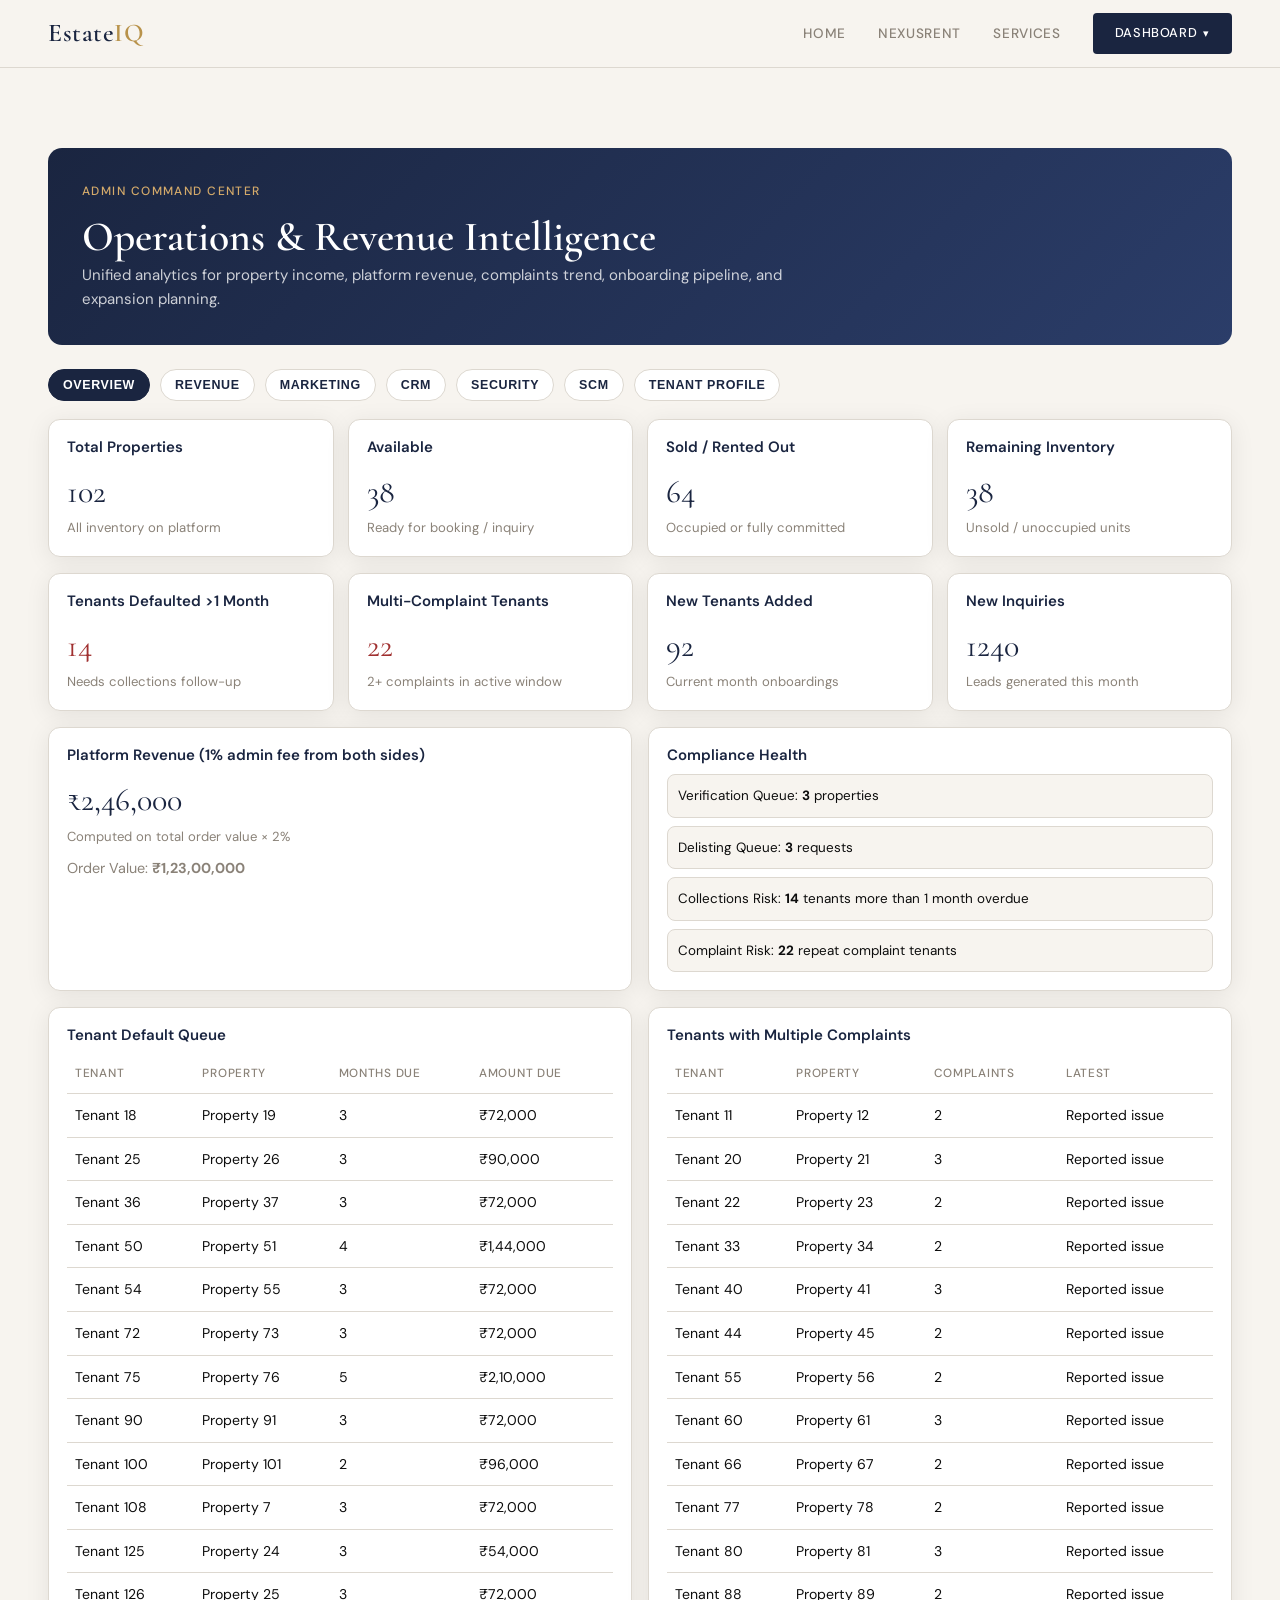
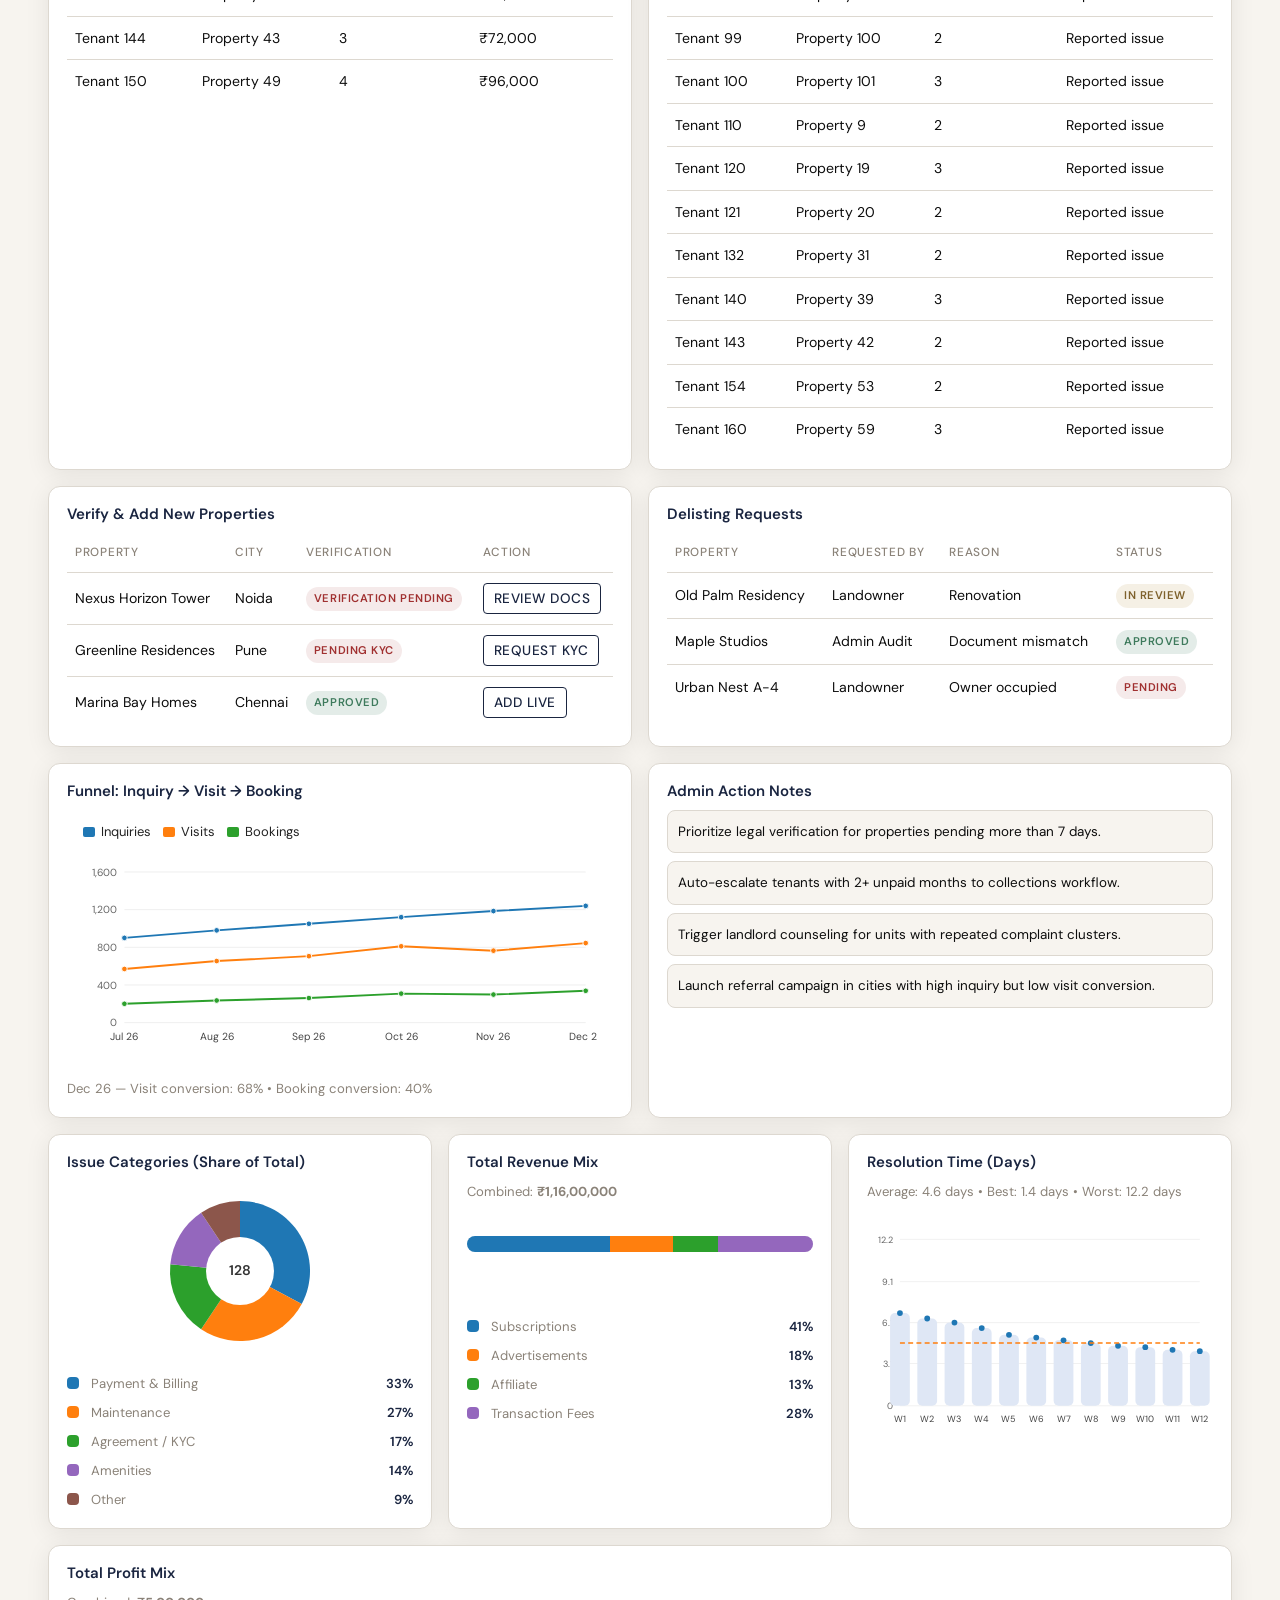
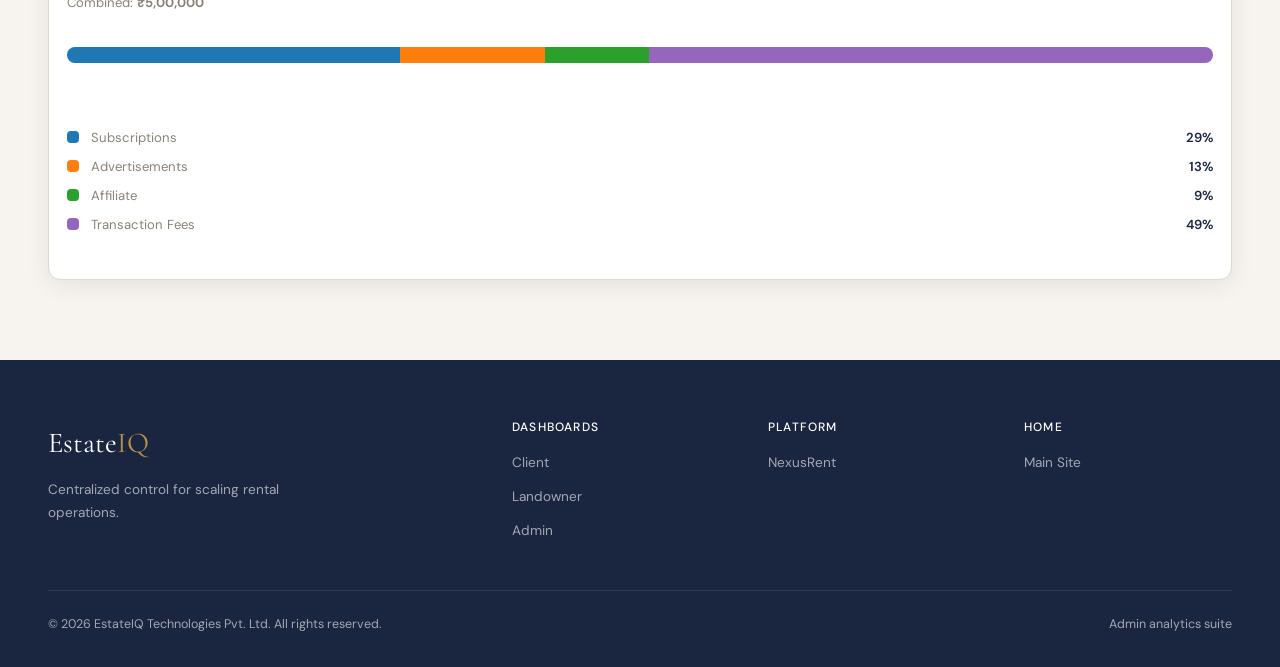
==== commit 70589702: "services" ====
--- a/admin.html
+++ b/admin.html
@@ -14,6 +14,7 @@
     <div class="nav-links">
       <a href="index.html">Home</a>
       <a href="nexusrent.html">NexusRent</a>
+      <a href="services.html">Services</a>
       <div class="nav-dropdown">
         <a href="#" class="nav-cta nav-dropdown-toggle">Dashboard</a>
         <div class="nav-dropdown-menu">
@@ -260,7 +261,15 @@
               <div class="viz-wrap" id="rev-source-mix"></div>
             </div>
             <div class="dashboard-card">
-              <h4>Monthly Revenue Trend</h4>
+              <div style="display:flex;justify-content:space-between;align-items:center;gap:10px;flex-wrap:wrap;">
+                <h4>Revenue Trend Explorer</h4>
+                <div style="display:flex;gap:6px;flex-wrap:wrap;" id="rev-trend-toggle" aria-label="Revenue trend range toggle">
+                  <button type="button" class="btn btn-outline rev-trend-btn active" data-rev-trend="monthly" style="padding:6px 10px;font-size:0.73rem;">Monthly</button>
+                  <button type="button" class="btn btn-outline rev-trend-btn" data-rev-trend="quarterly" style="padding:6px 10px;font-size:0.73rem;">Quarterly</button>
+                  <button type="button" class="btn btn-outline rev-trend-btn" data-rev-trend="yearly" style="padding:6px 10px;font-size:0.73rem;">Yearly</button>
+                </div>
+              </div>
+              <div class="metric-sub" id="rev-trend-caption" style="margin-top:6px;">Monthly performance across major revenue channels.</div>
               <div class="viz-wrap" id="rev-monthly-trend"></div>
             </div>
           </div>
@@ -581,6 +590,61 @@
               </thead>
               <tbody id="crm-detail-body"></tbody>
             </table>
+          </div>
+
+          <div class="dashboard-grid" style="margin-top:14px;grid-template-columns:1.2fr 0.8fr;gap:14px;">
+            <div class="dashboard-card">
+              <h4>App Experience Reviews (Fetched from User Review Form)</h4>
+              <table class="dashboard-table mini-table" style="margin-top:8px;">
+                <thead>
+                  <tr>
+                    <th>Reviewer</th>
+                    <th>Score</th>
+                    <th>Sentiment</th>
+                    <th>Top Concern</th>
+                    <th>Date</th>
+                    <th>Source</th>
+                  </tr>
+                </thead>
+                <tbody id="crm-app-review-body"></tbody>
+              </table>
+            </div>
+            <div class="dashboard-card">
+              <h4>Feedback Intelligence Snapshot</h4>
+              <div class="split-stat-wrap">
+                <div class="split-stat"><span>Total Reviews</span><strong id="crm-review-count">0</strong></div>
+                <div class="split-stat"><span>Avg Satisfaction</span><strong id="crm-review-score">0/10</strong></div>
+                <div class="split-stat"><span>Happy / Very Happy</span><strong id="crm-review-happy">0%</strong></div>
+                <div class="split-stat"><span>Watchlist Sentiment</span><strong id="crm-review-watch">0%</strong></div>
+              </div>
+              <h4 style="margin-top:12px;">Top Voice-of-Customer Insights</h4>
+              <ul class="dash-list" id="crm-review-insights" style="margin-top:8px;"></ul>
+            </div>
+          </div>
+
+          <div class="dashboard-grid" style="margin-top:14px;grid-template-columns:1fr 1fr;gap:14px;">
+            <div class="dashboard-card">
+              <h4>Question-wise Ratings (10Q Heat View)</h4>
+              <div class="metric-sub" style="margin-bottom:8px;">Average score and risk spread for each review question.</div>
+              <div id="crm-review-question-viz" class="viz-wrap"></div>
+            </div>
+            <div class="dashboard-card">
+              <h4>Areas of Concern (Hotspots)</h4>
+              <div class="metric-sub" style="margin-bottom:8px;">Frequency-based concentration of friction points from reviews.</div>
+              <div id="crm-review-concern-viz" class="viz-wrap"></div>
+            </div>
+          </div>
+
+          <div class="dashboard-grid" style="margin-top:14px;grid-template-columns:0.9fr 1.1fr;gap:14px;">
+            <div class="dashboard-card">
+              <h4>Satisfaction Trend (Non-Linear)</h4>
+              <div class="metric-sub" style="margin-bottom:8px;">Monthly movement with natural ups and downs.</div>
+              <div id="crm-review-trend-viz" class="viz-wrap"></div>
+            </div>
+            <div class="dashboard-card">
+              <h4>User Notes & Verbatim Signals</h4>
+              <ul class="dash-list" id="crm-review-notes-list" style="margin-top:8px;"></ul>
+            </div>
           </div>
         </div>
       </div>
@@ -1057,12 +1121,27 @@
           { label: 'Other Ads', value: 860000, color: '#d4aa6a', yoy: 12, margin: 49 }
         ],
         monthly: [
-          { month: 'Oct', topListingAds: 760000, transactionFees: 980000, affiliate: 430000, displayAdvertising: 390000, subscriptions: 620000, otherAds: 230000 },
-          { month: 'Nov', topListingAds: 820000, transactionFees: 1010000, affiliate: 500000, displayAdvertising: 420000, subscriptions: 710000, otherAds: 260000 },
-          { month: 'Dec', topListingAds: 870000, transactionFees: 1120000, affiliate: 580000, displayAdvertising: 455000, subscriptions: 730000, otherAds: 290000 },
-          { month: 'Jan', topListingAds: 910000, transactionFees: 1180000, affiliate: 620000, displayAdvertising: 470000, subscriptions: 760000, otherAds: 310000 },
-          { month: 'Feb', topListingAds: 980000, transactionFees: 1260000, affiliate: 680000, displayAdvertising: 495000, subscriptions: 810000, otherAds: 345000 },
-          { month: 'Mar', topListingAds: 1030000, transactionFees: 1340000, affiliate: 720000, displayAdvertising: 530000, subscriptions: 860000, otherAds: 380000 }
+          { month: 'Oct', topListingAds: 790000, transactionFees: 1090000, affiliate: 510000, displayAdvertising: 410000, subscriptions: 700000, otherAds: 320000 },
+          { month: 'Nov', topListingAds: 860000, transactionFees: 1030000, affiliate: 450000, displayAdvertising: 390000, subscriptions: 760000, otherAds: 250000 },
+          { month: 'Dec', topListingAds: 810000, transactionFees: 1220000, affiliate: 620000, displayAdvertising: 500000, subscriptions: 690000, otherAds: 360000 },
+          { month: 'Jan', topListingAds: 980000, transactionFees: 1160000, affiliate: 560000, displayAdvertising: 440000, subscriptions: 840000, otherAds: 280000 },
+          { month: 'Feb', topListingAds: 920000, transactionFees: 1320000, affiliate: 730000, displayAdvertising: 560000, subscriptions: 780000, otherAds: 410000 },
+          { month: 'Mar', topListingAds: 1060000, transactionFees: 1270000, affiliate: 650000, displayAdvertising: 490000, subscriptions: 910000, otherAds: 330000 }
+        ],
+        quarterlyTrend: [
+          { month: 'Q2 FY2025', topListingAds: 2140000, transactionFees: 2920000, affiliate: 1320000, displayAdvertising: 1120000, subscriptions: 1910000, otherAds: 760000 },
+          { month: 'Q3 FY2025', topListingAds: 2360000, transactionFees: 2760000, affiliate: 1180000, displayAdvertising: 980000, subscriptions: 2050000, otherAds: 680000 },
+          { month: 'Q4 FY2025', topListingAds: 2250000, transactionFees: 3240000, affiliate: 1490000, displayAdvertising: 1210000, subscriptions: 1860000, otherAds: 840000 },
+          { month: 'Q1 FY2026', topListingAds: 2810000, transactionFees: 3470000, affiliate: 1710000, displayAdvertising: 1330000, subscriptions: 2390000, otherAds: 960000 },
+          { month: 'Q2 FY2026', topListingAds: 2670000, transactionFees: 3310000, affiliate: 1580000, displayAdvertising: 1470000, subscriptions: 2210000, otherAds: 880000 }
+        ],
+        yearlyTrend: [
+          { month: 'FY2021', topListingAds: 5200000, transactionFees: 7440000, affiliate: 2610000, displayAdvertising: 2080000, subscriptions: 4380000, otherAds: 1180000 },
+          { month: 'FY2022', topListingAds: 6070000, transactionFees: 7010000, affiliate: 2380000, displayAdvertising: 1940000, subscriptions: 4890000, otherAds: 1040000 },
+          { month: 'FY2023', topListingAds: 5840000, transactionFees: 8610000, affiliate: 3250000, displayAdvertising: 2730000, subscriptions: 4720000, otherAds: 1510000 },
+          { month: 'FY2024', topListingAds: 6760000, transactionFees: 8190000, affiliate: 2890000, displayAdvertising: 2480000, subscriptions: 5480000, otherAds: 1370000 },
+          { month: 'FY2025', topListingAds: 7390000, transactionFees: 9800000, affiliate: 3710000, displayAdvertising: 3010000, subscriptions: 5960000, otherAds: 1760000 },
+          { month: 'FY2026', topListingAds: 7080000, transactionFees: 9420000, affiliate: 3440000, displayAdvertising: 3340000, subscriptions: 5730000, otherAds: 1620000 }
         ],
         topListingInventory: [
           { placement: 'Homepage Premium Hero', fillRate: 94, ctr: 4.1, avgBid: 18500, revenue: 1120000 },
@@ -1229,6 +1308,16 @@
           { stage: 'Onboarding', program: 'Digital welcome journey + milestone nudges', kpi: 'Time-to-value' },
           { stage: 'Retention', program: 'Quarterly value review + renewal workflows', kpi: 'Renewal %' },
           { stage: 'Advocacy', program: 'Referral rewards + review campaigns', kpi: 'Referral share' }
+        ],
+        mockAppReviews: [
+          { name: 'Priya S.', average: 9.1, sentiment: 'Very Happy', topConcern: 'Need more instant shortlist compare options', submittedAt: '2026-04-03', source: 'Mock', answers: [9, 9, 8, 9, 9, 8, 9, 9, 9, 10], extraComment: 'Loved verified inventory and clean UI. Compare mode would help faster decisions.' },
+          { name: 'Rohan M.', average: 8.3, sentiment: 'Happy', topConcern: 'Would like better saved-search alerts', submittedAt: '2026-04-02', source: 'Mock', answers: [8, 8, 8, 9, 8, 7, 8, 8, 9, 8], extraComment: 'Experience is stable overall. Alerts are delayed during peak hours.' },
+          { name: 'Anjali N.', average: 6.8, sentiment: 'Neutral', topConcern: 'Token payment flow should be faster on mobile', submittedAt: '2026-04-01', source: 'Mock', answers: [7, 7, 7, 7, 7, 5, 7, 6, 7, 6], extraComment: 'Payment success is fine, but loading in mobile checkout feels slow.' },
+          { name: 'Karan P.', average: 7.2, sentiment: 'Happy', topConcern: 'Need clearer property legal-doc summary', submittedAt: '2026-03-30', source: 'Mock', answers: [7, 8, 7, 6, 8, 7, 8, 7, 7, 7], extraComment: 'Would appreciate a one-screen legal summary before booking.' },
+          { name: 'Meera J.', average: 5.9, sentiment: 'Neutral', topConcern: 'Search results need cleaner relevance for rental users', submittedAt: '2026-03-24', source: 'Mock', answers: [5, 6, 5, 6, 6, 6, 6, 6, 7, 6], extraComment: 'Renter-focused filters should be prioritized over buy-heavy listings.' },
+          { name: 'Arvind T.', average: 4.8, sentiment: 'Dissatisfied', topConcern: 'Customer support callbacks are inconsistent', submittedAt: '2026-03-21', source: 'Mock', answers: [5, 5, 5, 5, 5, 4, 5, 4, 5, 5], extraComment: 'Needed support for a booking issue and callback came very late.' },
+          { name: 'Nisha R.', average: 7.9, sentiment: 'Happy', topConcern: 'Map filters should sync with list filters', submittedAt: '2026-03-16', source: 'Mock', answers: [8, 8, 7, 8, 8, 8, 8, 8, 8, 8], extraComment: 'Map and list mismatch caused confusion, otherwise very useful app.' },
+          { name: 'Harsh V.', average: 6.1, sentiment: 'Neutral', topConcern: 'Need stronger fraud-reporting visibility in booking flow', submittedAt: '2026-03-12', source: 'Mock', answers: [6, 6, 6, 6, 6, 6, 5, 6, 7, 7], extraComment: 'Security messaging is present but report options should be one tap.' }
         ]
       };
 
@@ -1461,6 +1550,75 @@
       return fmt(Math.round(n));
     }
 
+    function readJsonStore(key, fallback = []) {
+      try {
+        const raw = localStorage.getItem(key);
+        if (!raw) return fallback;
+        const parsed = JSON.parse(raw);
+        return Array.isArray(parsed) ? parsed : fallback;
+      } catch (e) {
+        return fallback;
+      }
+    }
+
+    const CRM_REVIEW_QUESTIONS = [
+      'Search accuracy',
+      'Navigation ease',
+      'Filter usefulness',
+      'Listing trust',
+      'Design quality',
+      'Booking/payment flow',
+      'Security confidence',
+      'Dashboard usefulness',
+      'Recommendation intent',
+      'Overall happiness'
+    ];
+
+    function normalizeDateMonth(input) {
+      if (!input || input === '—') return 'Unknown';
+      const d = new Date(input);
+      if (Number.isNaN(d.getTime())) return 'Unknown';
+      return d.toLocaleString('en-US', { month: 'short' });
+    }
+
+    function deterministicJitter(seedText, idx) {
+      const seed = String(seedText || '')
+        .split('')
+        .reduce((s, ch) => s + ch.charCodeAt(0), 0) + (idx * 17);
+      const x = Math.sin(seed * 12.9898) * 43758.5453;
+      const frac = x - Math.floor(x);
+      return (frac * 2) - 1;
+    }
+
+    function clampReviewScore(score) {
+      return Math.max(1, Math.min(10, Math.round(score)));
+    }
+
+    function ensureAnswerVector(row) {
+      if (Array.isArray(row.answers) && row.answers.length === 10) {
+        return row.answers.map((v) => clampReviewScore(Number(v || 0)));
+      }
+      const avg = Number(row.average || 0) || 6.5;
+      return CRM_REVIEW_QUESTIONS.map((_, idx) => {
+        const spread = deterministicJitter(`${row.name || ''}${row.submittedAt || ''}`, idx) * 1.9;
+        return clampReviewScore(avg + spread);
+      });
+    }
+
+    function extractConcernBuckets(row) {
+      const text = `${row.topConcern || ''} ${row.extraComment || ''}`.toLowerCase();
+      const checks = [
+        { key: 'Search relevance', words: ['search', 'shortlist', 'compare', 'relevance'] },
+        { key: 'Payments & checkout', words: ['payment', 'checkout', 'token', 'billing'] },
+        { key: 'Support responsiveness', words: ['support', 'callback', 'response', 'help'] },
+        { key: 'Security & trust', words: ['security', 'fraud', 'scam', 'trust', 'report'] },
+        { key: 'Filters & map UX', words: ['filter', 'map', 'sort', 'city'] },
+        { key: 'Legal/info clarity', words: ['legal', 'doc', 'document', 'summary', 'agreement'] }
+      ];
+      const matched = checks.filter((c) => c.words.some((w) => text.includes(w))).map((c) => c.key);
+      return matched.length ? matched : ['General product quality'];
+    }
+
     function renderKPIs() {
       const total = adminData.properties.length;
       const available = adminData.properties.filter(p => p.status === 'available').length;
@@ -1865,11 +2023,45 @@
       document.getElementById('rev-refund').textContent = `${data.transactionSnapshot.refundRatio}%`;
 
       renderRevenueSourceMix(data.sources, totalRevenue);
-      renderRevenueMonthlyTrend(data.monthly);
+      const currentMode = window.__revTrendMode || 'monthly';
+      renderRevenueTrendByMode(data, currentMode);
       renderTopListingTable(data.topListingInventory);
       renderAffiliateBars(data.affiliatePartners);
       renderEfficiencyBars(data.adPerformance.channels);
       renderRevenueDetailsTable(data.sources, totalRevenue);
+
+      const toggleWrap = document.getElementById('rev-trend-toggle');
+      if (toggleWrap && !toggleWrap.dataset.bound) {
+        toggleWrap.dataset.bound = '1';
+        toggleWrap.addEventListener('click', (ev) => {
+          const btn = ev.target.closest('[data-rev-trend]');
+          if (!btn) return;
+          const mode = btn.getAttribute('data-rev-trend') || 'monthly';
+          window.__revTrendMode = mode;
+          renderRevenueTrendByMode(data, mode);
+        });
+      }
+    }
+
+    function renderRevenueTrendByMode(data, mode) {
+      const normalized = (mode || 'monthly').toLowerCase();
+      const rows = normalized === 'quarterly'
+        ? (data.quarterlyTrend || data.monthly || [])
+        : (normalized === 'yearly' ? (data.yearlyTrend || data.monthly || []) : (data.monthly || []));
+      const caption = document.getElementById('rev-trend-caption');
+      if (caption) {
+        caption.textContent = normalized === 'quarterly'
+          ? 'Quarterly trend showing volatility and channel momentum across fiscal windows.'
+          : (normalized === 'yearly'
+            ? 'Yearly trend for strategic planning and long-range revenue direction.'
+            : 'Monthly performance across major revenue channels.');
+      }
+
+      document.querySelectorAll('.rev-trend-btn').forEach((btn) => {
+        btn.classList.toggle('active', btn.getAttribute('data-rev-trend') === normalized);
+      });
+
+      renderRevenueMonthlyTrend(rows);
     }
 
     function renderRevenueSourceMix(sources, totalRevenue) {
@@ -2372,6 +2564,216 @@
       renderCrmStrategyList(data.strategyPillars);
       renderCrmLifecycleTable(data.lifecyclePrograms);
       renderCrmDetailTable(data.sourceQuality);
+      renderCrmAppReviews(data.mockAppReviews || []);
+    }
+
+    function renderCrmAppReviews(mockRows) {
+      const tbody = document.getElementById('crm-app-review-body');
+      const countEl = document.getElementById('crm-review-count');
+      const avgEl = document.getElementById('crm-review-score');
+      const happyEl = document.getElementById('crm-review-happy');
+      const watchEl = document.getElementById('crm-review-watch');
+      const insightsEl = document.getElementById('crm-review-insights');
+      const questionViz = document.getElementById('crm-review-question-viz');
+      const concernViz = document.getElementById('crm-review-concern-viz');
+      const notesList = document.getElementById('crm-review-notes-list');
+      const trendViz = document.getElementById('crm-review-trend-viz');
+      if (!tbody || !countEl || !avgEl || !happyEl || !watchEl || !insightsEl || !questionViz || !concernViz || !notesList || !trendViz) return;
+
+      const formRows = readJsonStore('estateiqAppReviews', []).map((row) => ({
+        name: row.name || 'Anonymous User',
+        average: Number(row.average || 0),
+        sentiment: row.sentiment || 'Neutral',
+        topConcern: row.topConcern || 'General UX improvements',
+        answers: Array.isArray(row.answers) ? row.answers : [],
+        extraComment: row.extraComment || '',
+        submittedAt: row.submittedAt || '—',
+        source: 'Form'
+      }));
+
+      const data = (formRows.length ? formRows : mockRows)
+        .map((row) => ({ ...row, answers: ensureAnswerVector(row), concerns: extractConcernBuckets(row) }))
+        .slice()
+        .sort((a, b) => (b.submittedAt || '').localeCompare(a.submittedAt || ''))
+        .slice(0, 12);
+
+      const total = data.length;
+      const avg = total ? (data.reduce((s, r) => s + Number(r.average || 0), 0) / total) : 0;
+      const happyPct = total ? ((data.filter((r) => ['Happy', 'Very Happy'].includes(r.sentiment)).length / total) * 100) : 0;
+      const watchPct = total ? ((data.filter((r) => ['Dissatisfied', 'Very Dissatisfied', 'Neutral'].includes(r.sentiment)).length / total) * 100) : 0;
+
+      countEl.textContent = total.toLocaleString('en-IN');
+      avgEl.textContent = `${avg.toFixed(1)}/10`;
+      happyEl.textContent = `${happyPct.toFixed(0)}%`;
+      watchEl.textContent = `${watchPct.toFixed(0)}%`;
+
+      tbody.innerHTML = '';
+      data.forEach((row) => {
+        const tr = document.createElement('tr');
+        const statusClass = ['Very Happy', 'Happy'].includes(row.sentiment) ? 'status-ok' : (row.sentiment === 'Neutral' ? 'status-progress' : 'status-open');
+        tr.innerHTML = `
+          <td>${row.name}</td>
+          <td>${Number(row.average || 0).toFixed(1)}/10</td>
+          <td><span class="status-chip ${statusClass}">${row.sentiment}</span></td>
+          <td>${row.topConcern}</td>
+          <td>${row.submittedAt}</td>
+          <td>${row.source || 'Mock'}</td>
+        `;
+        tbody.appendChild(tr);
+      });
+
+      const concernCounts = {};
+      data.forEach((r) => {
+        concernCounts[r.topConcern] = (concernCounts[r.topConcern] || 0) + 1;
+      });
+      const topConcerns = Object.entries(concernCounts).sort((a, b) => b[1] - a[1]).slice(0, 3);
+
+      const qStats = CRM_REVIEW_QUESTIONS.map((label, idx) => {
+        const vals = data.map((r) => Number(r.answers?.[idx] || 0)).filter((v) => v > 0);
+        const qAvg = vals.length ? (vals.reduce((s, v) => s + v, 0) / vals.length) : 0;
+        const lowShare = vals.length ? (vals.filter((v) => v <= 5).length / vals.length) * 100 : 0;
+        return { label, avg: qAvg, lowShare };
+      });
+
+      questionViz.innerHTML = '';
+      qStats.forEach((q, idx) => {
+        const bar = document.createElement('div');
+        bar.className = 'progress-row';
+        const color = q.avg >= 8 ? '#3d7a5c' : (q.avg >= 6.5 ? '#b8924a' : '#a03030');
+        bar.innerHTML = `
+          <div class="progress-label">Q${idx + 1} ${q.label}</div>
+          <div class="progress-track"><div class="progress-fill" style="width:${Math.max(4, q.avg * 10)}%;background:${color}"></div></div>
+          <div class="progress-meta">${q.avg.toFixed(1)}/10 • Low ${q.lowShare.toFixed(0)}%</div>
+        `;
+        questionViz.appendChild(bar);
+      });
+
+      const concernBuckets = {};
+      data.forEach((r) => {
+        (r.concerns || []).forEach((c) => {
+          concernBuckets[c] = (concernBuckets[c] || 0) + 1;
+        });
+      });
+      const concernRows = Object.entries(concernBuckets).sort((a, b) => b[1] - a[1]).slice(0, 6);
+      const maxConcern = Math.max(1, ...concernRows.map((r) => r[1]));
+
+      concernViz.innerHTML = '';
+      concernRows.forEach(([label, count]) => {
+        const row = document.createElement('div');
+        row.className = 'progress-row';
+        row.innerHTML = `
+          <div class="progress-label">${label}</div>
+          <div class="progress-track"><div class="progress-fill" style="width:${(count / maxConcern) * 100}%;background:#1a2540"></div></div>
+          <div class="progress-meta">${count} mention${count > 1 ? 's' : ''}</div>
+        `;
+        concernViz.appendChild(row);
+      });
+
+      if (!concernRows.length) {
+        concernViz.innerHTML = '<div class="metric-sub">No concern hotspots yet.</div>';
+      }
+
+      const notes = data
+        .filter((r) => (r.extraComment || '').trim())
+        .slice(0, 8);
+      notesList.innerHTML = '';
+      if (!notes.length) {
+        notesList.innerHTML = '<li>No additional user notes submitted yet.</li>';
+      } else {
+        notes.forEach((n) => {
+          const cls = ['Very Happy', 'Happy'].includes(n.sentiment) ? 'status-ok' : (n.sentiment === 'Neutral' ? 'status-progress' : 'status-open');
+          const li = document.createElement('li');
+          li.innerHTML = `<strong>${n.name}</strong> <span class="status-chip ${cls}" style="margin-left:6px;">${n.sentiment}</span><br><span style="color:var(--muted)">${n.extraComment}</span>`;
+          notesList.appendChild(li);
+        });
+      }
+
+      const monthMap = {};
+      data.forEach((r) => {
+        const month = normalizeDateMonth(r.submittedAt);
+        if (!monthMap[month]) monthMap[month] = [];
+        monthMap[month].push(Number(r.average || 0));
+      });
+      const monthOrder = ['Jan', 'Feb', 'Mar', 'Apr', 'May', 'Jun', 'Jul', 'Aug', 'Sep', 'Oct', 'Nov', 'Dec'];
+      const trend = Object.keys(monthMap)
+        .map((m) => ({ month: m, avg: monthMap[m].reduce((s, v) => s + v, 0) / Math.max(1, monthMap[m].length) }))
+        .sort((a, b) => monthOrder.indexOf(a.month) - monthOrder.indexOf(b.month));
+
+      trendViz.innerHTML = '';
+      if (trend.length < 2) {
+        trendViz.innerHTML = '<div class="metric-sub">Need at least 2 monthly points for trend view.</div>';
+      } else {
+        const width = Math.max(360, Math.round(trendViz.getBoundingClientRect().width) || 420);
+        const height = 210;
+        const pad = { t: 14, r: 12, b: 30, l: 34 };
+        const svgNS = 'http://www.w3.org/2000/svg';
+        const svg = document.createElementNS(svgNS, 'svg');
+        svg.setAttribute('width', '100%');
+        svg.setAttribute('height', height);
+        svg.setAttribute('viewBox', `0 0 ${width} ${height}`);
+
+        const xStep = (width - pad.l - pad.r) / Math.max(1, trend.length - 1);
+        const x = (i) => pad.l + (i * xStep);
+        const y = (v) => pad.t + ((height - pad.t - pad.b) * (1 - (v / 10)));
+
+        [2, 4, 6, 8, 10].forEach((tick) => {
+          const yy = y(tick);
+          const line = document.createElementNS(svgNS, 'line');
+          line.setAttribute('x1', pad.l);
+          line.setAttribute('x2', width - pad.r);
+          line.setAttribute('y1', yy);
+          line.setAttribute('y2', yy);
+          line.setAttribute('stroke', '#ece6df');
+          svg.appendChild(line);
+        });
+
+        const path = document.createElementNS(svgNS, 'path');
+        path.setAttribute('fill', 'none');
+        path.setAttribute('stroke', '#1a2540');
+        path.setAttribute('stroke-width', '2.4');
+        path.setAttribute('d', trend.map((p, i) => `${i === 0 ? 'M' : 'L'}${x(i)},${y(p.avg)}`).join(' '));
+        svg.appendChild(path);
+
+        trend.forEach((p, i) => {
+          const dot = document.createElementNS(svgNS, 'circle');
+          dot.setAttribute('cx', x(i));
+          dot.setAttribute('cy', y(p.avg));
+          dot.setAttribute('r', '3.4');
+          dot.setAttribute('fill', p.avg >= 7 ? '#3d7a5c' : (p.avg >= 6 ? '#b8924a' : '#a03030'));
+          dot.addEventListener('mouseenter', (e) => showTooltip(e, `${p.month}: ${p.avg.toFixed(1)}/10`));
+          dot.addEventListener('mousemove', showTooltip);
+          dot.addEventListener('mouseleave', hideTooltip);
+          svg.appendChild(dot);
+
+          const xl = document.createElementNS(svgNS, 'text');
+          xl.setAttribute('x', x(i));
+          xl.setAttribute('y', height - 8);
+          xl.setAttribute('text-anchor', 'middle');
+          xl.setAttribute('font-size', '11');
+          xl.setAttribute('fill', '#58524a');
+          xl.textContent = p.month;
+          svg.appendChild(xl);
+        });
+
+        trendViz.appendChild(svg);
+      }
+
+      insightsEl.innerHTML = '';
+      if (!topConcerns.length) {
+        insightsEl.innerHTML = '<li>No review insights available yet.</li>';
+      } else {
+        topConcerns.forEach(([topic, freq], idx) => {
+          const li = document.createElement('li');
+          li.textContent = `#${idx + 1}: ${topic} (mentioned ${freq} time${freq > 1 ? 's' : ''})`;
+          insightsEl.appendChild(li);
+        });
+        const weakest = qStats.slice().sort((a, b) => a.avg - b.avg).slice(0, 2);
+        weakest.forEach((q) => {
+          const li = document.createElement('li');
+          li.textContent = `Priority action: Improve ${q.label} (current avg ${q.avg.toFixed(1)}/10).`;
+          insightsEl.appendChild(li);
+        });
+      }
     }
 
     function renderCrmFunnel(stages) {
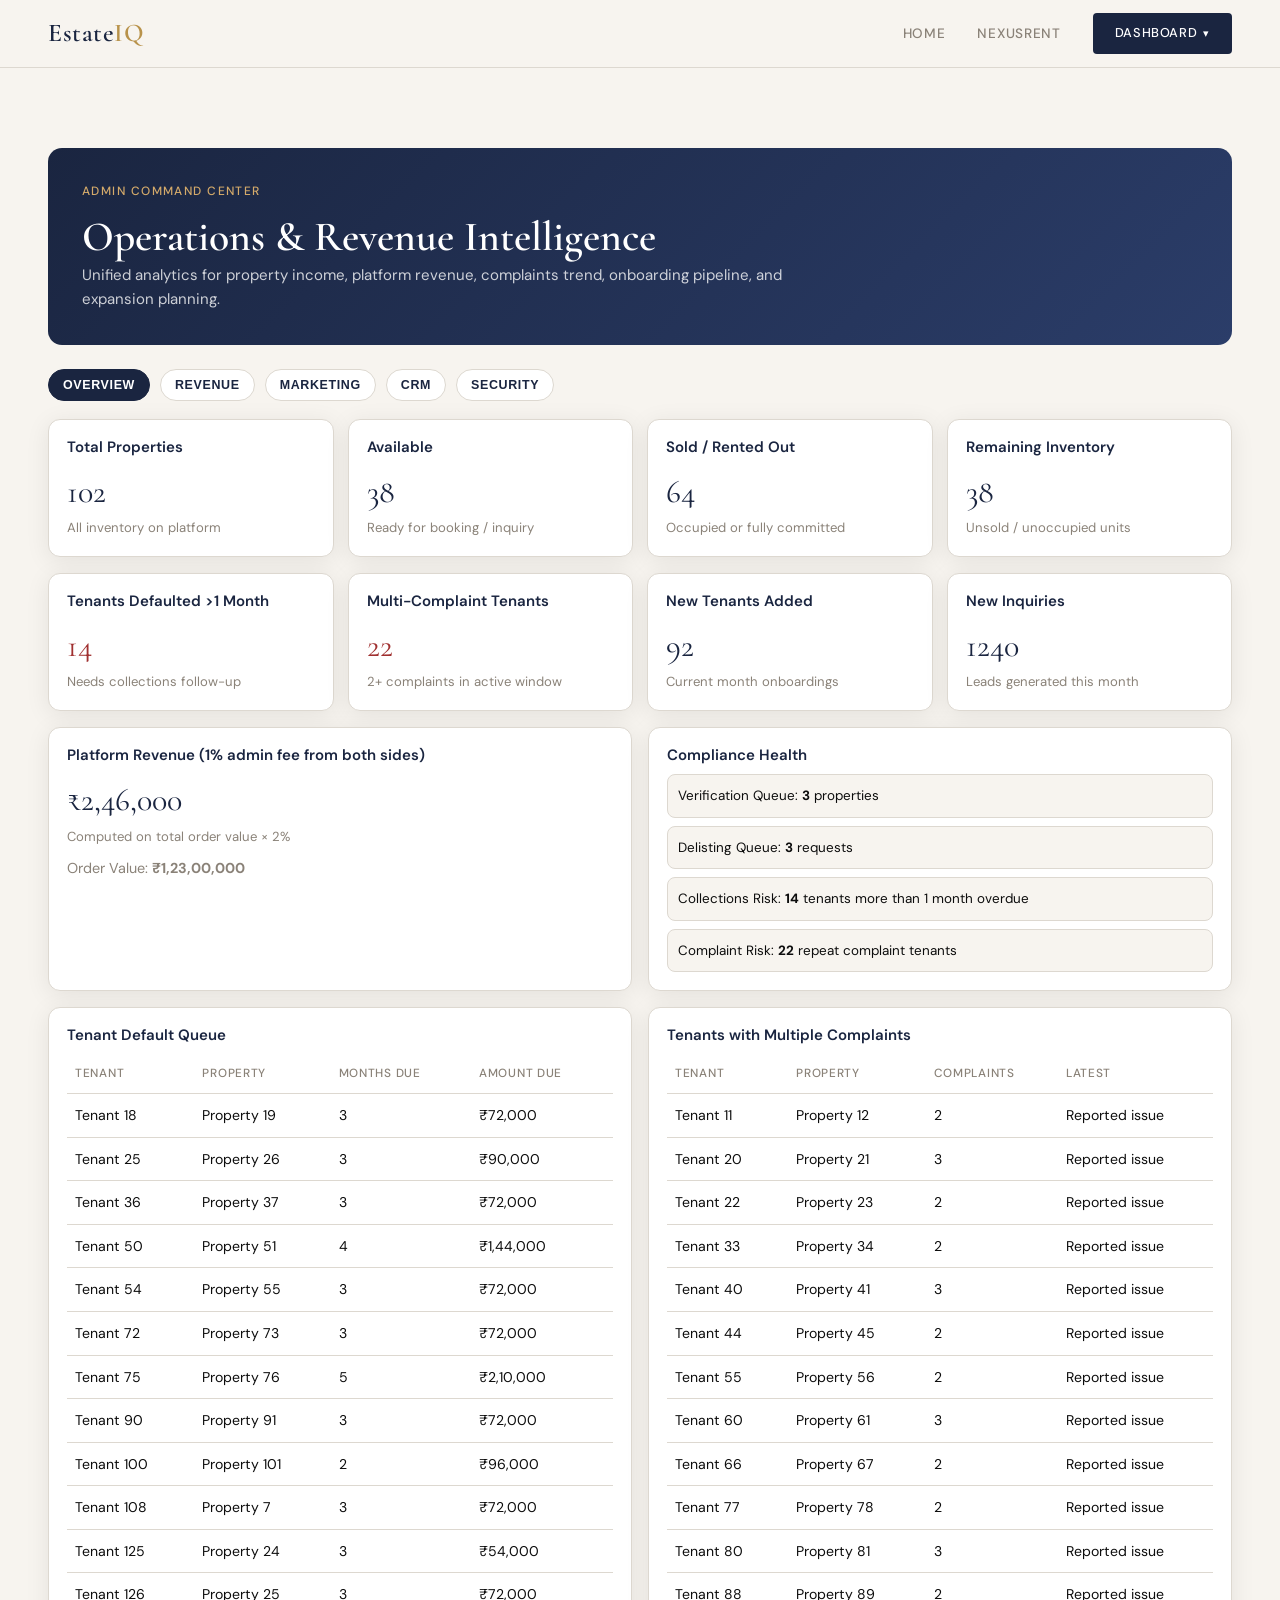
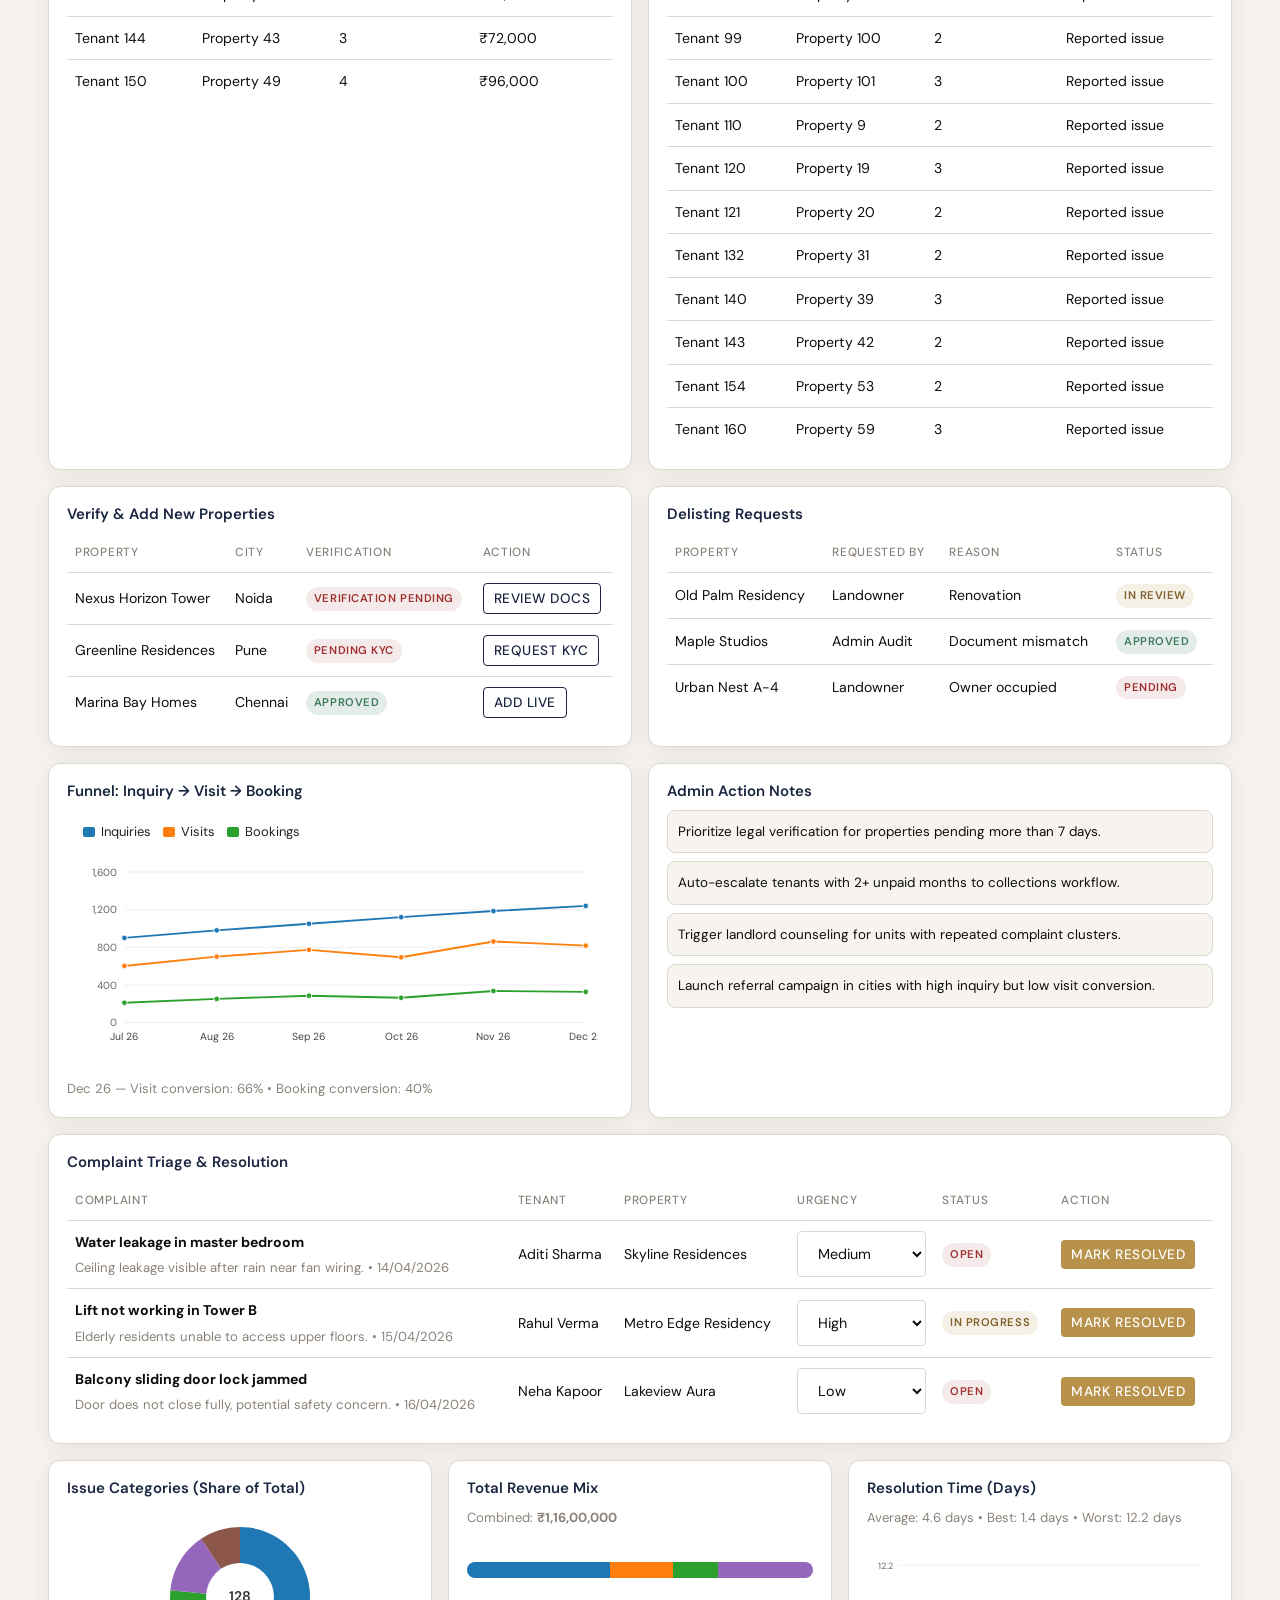
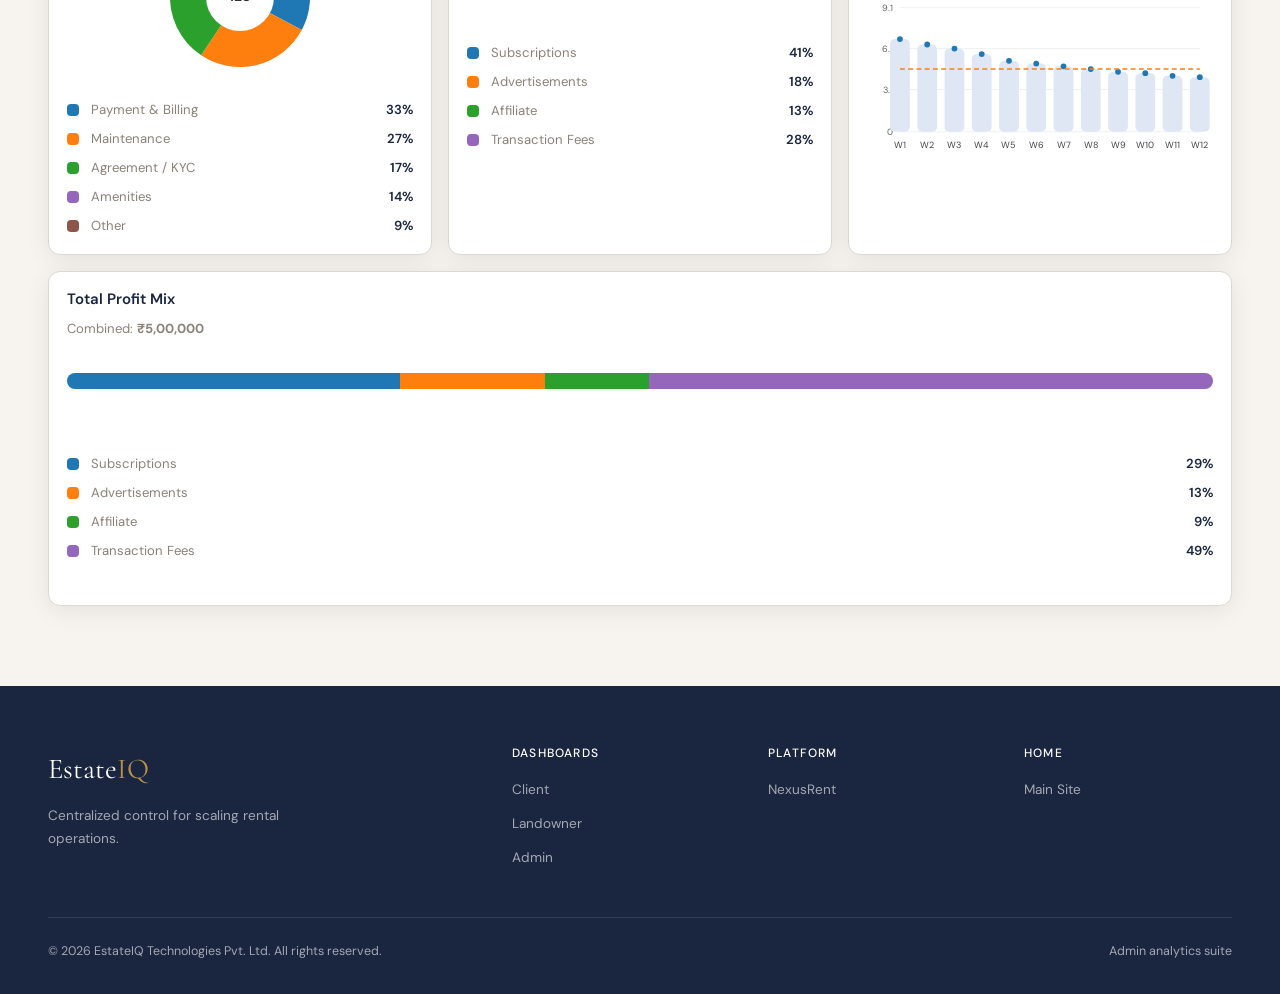
==== commit 670f69cf: "updated" ====
--- a/admin.html
+++ b/admin.html
@@ -14,7 +14,6 @@
     <div class="nav-links">
       <a href="index.html">Home</a>
       <a href="nexusrent.html">NexusRent</a>
-      <a href="services.html">Services</a>
       <div class="nav-dropdown">
         <a href="#" class="nav-cta nav-dropdown-toggle">Dashboard</a>
         <div class="nav-dropdown-menu">
@@ -40,8 +39,6 @@
         <button class="admin-tab-btn" data-admin-tab="marketing" role="tab" aria-selected="false">Marketing</button>
         <button class="admin-tab-btn" data-admin-tab="crm" role="tab" aria-selected="false">CRM</button>
         <button class="admin-tab-btn" data-admin-tab="security" role="tab" aria-selected="false">Security</button>
-        <button class="admin-tab-btn" data-admin-tab="scm" role="tab" aria-selected="false">SCM</button>
-        <button class="admin-tab-btn" data-admin-tab="tenant-profile" role="tab" aria-selected="false">Tenant Profile</button>
       </div>
 
       <div class="admin-tab-panel active" id="admin-panel-overview" role="tabpanel">
@@ -185,6 +182,25 @@
         </div>
       </div>
 
+      <div class="dashboard-grid" style="margin-top:16px;grid-template-columns:1fr;">
+        <div class="dashboard-card">
+          <h4>Complaint Triage & Resolution</h4>
+          <table class="dashboard-table">
+            <thead>
+              <tr>
+                <th>Complaint</th>
+                <th>Tenant</th>
+                <th>Property</th>
+                <th>Urgency</th>
+                <th>Status</th>
+                <th>Action</th>
+              </tr>
+            </thead>
+            <tbody id="admin-complaints-body"></tbody>
+          </table>
+        </div>
+      </div>
+
       <div class="dashboard-grid" style="margin-top:16px;grid-template-columns:repeat(3,1fr);">
         <div class="dashboard-card">
           <h4>Issue Categories (Share of Total)</h4>
@@ -214,820 +230,131 @@
 
       <div class="admin-tab-panel" id="admin-panel-revenue" role="tabpanel" aria-hidden="true">
         <div class="dashboard-card">
-          <div class="revenue-header-row">
-            <div>
-              <h4 style="margin-bottom:4px;">Advanced Revenue Intelligence</h4>
-              <p class="metric-sub">Complete monetization analytics across top listing ads, transactions, affiliate, display media, and subscription plans.</p>
+          <h4>Revenue Workspace</h4>
+          <p class="metric-sub" style="margin-bottom:14px;">Monetization overview across subscriptions, ads, affiliate programs, and transaction fees.</p>
+          <div class="dashboard-grid" style="grid-template-columns:repeat(4,1fr);gap:12px;">
+            <div class="dashboard-card"><h4 style="margin-bottom:6px;">Subscriptions</h4><div class="metric-value" style="font-size:1.5rem;">₹48L</div><div class="metric-sub">41% share</div></div>
+            <div class="dashboard-card"><h4 style="margin-bottom:6px;">Advertisements</h4><div class="metric-value" style="font-size:1.5rem;">₹21L</div><div class="metric-sub">18% share</div></div>
+            <div class="dashboard-card"><h4 style="margin-bottom:6px;">Affiliate</h4><div class="metric-value" style="font-size:1.5rem;">₹15L</div><div class="metric-sub">13% share</div></div>
+            <div class="dashboard-card"><h4 style="margin-bottom:6px;">Transaction Fees</h4><div class="metric-value" style="font-size:1.5rem;">₹32L</div><div class="metric-sub">28% share</div></div>
+          </div>
+          <div class="dashboard-grid" style="margin-top:14px;grid-template-columns:1fr 1fr;gap:14px;">
+            <div class="dashboard-card">
+              <h4>Revenue Stream Mix</h4>
+              <div class="dash-list" style="margin-top:8px;">
+                <div class="pie-legend-row"><span class="legend-dot" style="background:#1f77b4"></span><span>Subscriptions</span><strong>41%</strong></div>
+                <div class="pie-legend-row"><span class="legend-dot" style="background:#ff7f0e"></span><span>Advertisements</span><strong>18%</strong></div>
+                <div class="pie-legend-row"><span class="legend-dot" style="background:#2ca02c"></span><span>Affiliate</span><strong>13%</strong></div>
+                <div class="pie-legend-row"><span class="legend-dot" style="background:#9467bd"></span><span>Transaction Fees</span><strong>28%</strong></div>
+              </div>
             </div>
-            <span class="revenue-chip" id="rev-period-chip">Q1 FY2026</span>
-          </div>
-
-          <div class="dashboard-grid revenue-kpi-grid" style="margin-top:14px;">
-            <div class="dashboard-card revenue-kpi-card">
-              <h4>Total Revenue</h4>
-              <div class="revenue-big" id="rev-total">₹0</div>
-              <div class="metric-sub" id="rev-total-growth">0% YoY</div>
-            </div>
-            <div class="dashboard-card revenue-kpi-card">
-              <h4>Top Listing Ads</h4>
-              <div class="revenue-big" id="rev-top-ads">₹0</div>
-              <div class="metric-sub" id="rev-top-ads-share">0% share</div>
-            </div>
-            <div class="dashboard-card revenue-kpi-card">
-              <h4>Transaction Fees</h4>
-              <div class="revenue-big" id="rev-tx-fees">₹0</div>
-              <div class="metric-sub" id="rev-tx-fees-share">0% share</div>
-            </div>
-            <div class="dashboard-card revenue-kpi-card">
-              <h4>Affiliate Revenue</h4>
-              <div class="revenue-big" id="rev-affiliate">₹0</div>
-              <div class="metric-sub" id="rev-affiliate-share">0% share</div>
-            </div>
-            <div class="dashboard-card revenue-kpi-card">
-              <h4>Ad Inventory Fill</h4>
-              <div class="revenue-big" id="rev-fill-rate">0%</div>
-              <div class="metric-sub" id="rev-ecpm">eCPM ₹0</div>
-            </div>
-            <div class="dashboard-card revenue-kpi-card">
-              <h4>Net Margin</h4>
-              <div class="revenue-big" id="rev-margin">0%</div>
-              <div class="metric-sub" id="rev-net-profit">Net ₹0</div>
+            <div class="dashboard-card">
+              <h4>Pricing Plans</h4>
+              <ul class="dash-list" style="margin-top:8px;">
+                <li><strong>Basic</strong> — ₹999/month • Listing + lead inbox</li>
+                <li><strong>Professional</strong> — ₹2,999/month • CRM + priority exposure</li>
+                <li><strong>Enterprise</strong> — ₹6,999/month • Team workflows + API access</li>
+              </ul>
             </div>
           </div>
-
+        </div>
+      </div>
+
+      <div class="admin-tab-panel" id="admin-panel-marketing" role="tabpanel" aria-hidden="true">
+        <div class="dashboard-card">
+          <h4>Marketing Workspace</h4>
+          <p class="metric-sub" style="margin-bottom:14px;">AIDA funnel strategy, channel allocation, and campaign planning consolidated for execution.</p>
+          <div class="dashboard-grid" style="grid-template-columns:repeat(4,1fr);gap:12px;">
+            <div class="dashboard-card"><h4 style="margin-bottom:6px;">Awareness</h4><div class="metric-value" style="font-size:1.5rem;">2.5M+</div><div class="metric-sub">SEO, social, PR</div></div>
+            <div class="dashboard-card"><h4 style="margin-bottom:6px;">Interest</h4><div class="metric-value" style="font-size:1.5rem;">480K</div><div class="metric-sub">Search + retargeting</div></div>
+            <div class="dashboard-card"><h4 style="margin-bottom:6px;">Desire</h4><div class="metric-value" style="font-size:1.5rem;">96K</div><div class="metric-sub">Alerts + agent connect</div></div>
+            <div class="dashboard-card"><h4 style="margin-bottom:6px;">Action</h4><div class="metric-value" style="font-size:1.5rem;">22K</div><div class="metric-sub">Visits + closures</div></div>
+          </div>
           <div class="dashboard-grid" style="margin-top:14px;grid-template-columns:1fr 1fr;gap:14px;">
             <div class="dashboard-card">
-              <h4>Revenue Source Mix</h4>
-              <div class="viz-wrap" id="rev-source-mix"></div>
+              <h4>Channel Mix (₹80L Budget)</h4>
+              <ul class="dash-list" style="margin-top:8px;">
+                <li>SEO & Content — <strong>35%</strong></li>
+                <li>Social Media Ads — <strong>25%</strong></li>
+                <li>Google PPC — <strong>20%</strong></li>
+                <li>Influencer / PR — <strong>10%</strong></li>
+                <li>Email + Referral — <strong>10%</strong></li>
+              </ul>
             </div>
             <div class="dashboard-card">
-              <div style="display:flex;justify-content:space-between;align-items:center;gap:10px;flex-wrap:wrap;">
-                <h4>Revenue Trend Explorer</h4>
-                <div style="display:flex;gap:6px;flex-wrap:wrap;" id="rev-trend-toggle" aria-label="Revenue trend range toggle">
-                  <button type="button" class="btn btn-outline rev-trend-btn active" data-rev-trend="monthly" style="padding:6px 10px;font-size:0.73rem;">Monthly</button>
-                  <button type="button" class="btn btn-outline rev-trend-btn" data-rev-trend="quarterly" style="padding:6px 10px;font-size:0.73rem;">Quarterly</button>
-                  <button type="button" class="btn btn-outline rev-trend-btn" data-rev-trend="yearly" style="padding:6px 10px;font-size:0.73rem;">Yearly</button>
-                </div>
-              </div>
-              <div class="metric-sub" id="rev-trend-caption" style="margin-top:6px;">Monthly performance across major revenue channels.</div>
-              <div class="viz-wrap" id="rev-monthly-trend"></div>
+              <h4>Campaign Calendar</h4>
+              <ul class="dash-list" style="margin-top:8px;">
+                <li><strong>Q1:</strong> Brand awareness + city launch bursts</li>
+                <li><strong>Q2:</strong> Performance optimization + retargeting scale</li>
+                <li><strong>Q3:</strong> Referral push + influencer activation</li>
+                <li><strong>Q4:</strong> Festive offers + high-intent conversion drives</li>
+              </ul>
             </div>
           </div>
-
-          <div class="dashboard-grid revenue-split-grid" style="margin-top:14px;">
+        </div>
+      </div>
+
+      <div class="admin-tab-panel" id="admin-panel-crm" role="tabpanel" aria-hidden="true">
+        <div class="dashboard-card">
+          <h4>CRM Workspace</h4>
+          <p class="metric-sub" style="margin-bottom:14px;">Lead scoring, lifecycle automation, and relationship intelligence from first inquiry to referral.</p>
+          <div class="dashboard-grid" style="grid-template-columns:repeat(4,1fr);gap:12px;">
+            <div class="dashboard-card"><h4 style="margin-bottom:6px;">Active Leads</h4><div class="metric-value" style="font-size:1.5rem;">47</div><div class="metric-sub">↑ 12 this week</div></div>
+            <div class="dashboard-card"><h4 style="margin-bottom:6px;">Site Visits</h4><div class="metric-value" style="font-size:1.5rem;">8</div><div class="metric-sub">Scheduled now</div></div>
+            <div class="dashboard-card"><h4 style="margin-bottom:6px;">Pipeline Value</h4><div class="metric-value" style="font-size:1.5rem;">₹4.2Cr</div><div class="metric-sub">Live opportunities</div></div>
+            <div class="dashboard-card"><h4 style="margin-bottom:6px;">Conversion</h4><div class="metric-value" style="font-size:1.5rem;">14%</div><div class="metric-sub">↑ 2% MoM</div></div>
+          </div>
+          <div class="dashboard-grid" style="margin-top:14px;grid-template-columns:1fr 1fr;gap:14px;">
             <div class="dashboard-card">
-              <h4>Top Listing Advertisement Performance</h4>
-              <table class="dashboard-table mini-table" style="margin-top:8px;">
-                <thead>
-                  <tr>
-                    <th>Placement</th>
-                    <th>Fill Rate</th>
-                    <th>CTR</th>
-                    <th>Avg Bid</th>
-                    <th>Revenue</th>
-                  </tr>
-                </thead>
-                <tbody id="rev-toplist-body"></tbody>
-              </table>
+              <h4>Lifecycle Stages</h4>
+              <ul class="dash-list" style="margin-top:8px;">
+                <li>Aware → Prospect → Lead</li>
+                <li>Lead → Negotiating → Customer</li>
+                <li>Customer → Advocate (Referral)</li>
+              </ul>
             </div>
             <div class="dashboard-card">
-              <h4>Transaction Revenue Snapshot</h4>
-              <div class="split-stat-wrap">
-                <div class="split-stat"><span>GMV Processed</span><strong id="rev-gmv">₹0</strong></div>
-                <div class="split-stat"><span>Closed Transactions</span><strong id="rev-closed">0</strong></div>
-                <div class="split-stat"><span>Avg Ticket Size</span><strong id="rev-ticket">₹0</strong></div>
-                <div class="split-stat"><span>Refund Ratio</span><strong id="rev-refund">0%</strong></div>
-              </div>
+              <h4>Operational CRM Focus</h4>
+              <ul class="dash-list" style="margin-top:8px;">
+                <li>Automated follow-ups via email + WhatsApp</li>
+                <li>Agent response-time & conversion benchmarking</li>
+                <li>Post-sale retention and reactivation campaigns</li>
+              </ul>
             </div>
           </div>
-
+        </div>
+      </div>
+
+      <div class="admin-tab-panel" id="admin-panel-security" role="tabpanel" aria-hidden="true">
+        <div class="dashboard-card">
+          <h4>Security Workspace</h4>
+          <p class="metric-sub" style="margin-bottom:14px;">Security-first architecture with multi-layer protection, compliance controls, and trust posture metrics.</p>
+          <div class="dashboard-grid" style="grid-template-columns:repeat(3,1fr);gap:12px;">
+            <div class="dashboard-card"><h4 style="margin-bottom:6px;">Transport</h4><div class="metric-sub">TLS 1.3 across all traffic</div></div>
+            <div class="dashboard-card"><h4 style="margin-bottom:6px;">Identity</h4><div class="metric-sub">JWT + OTP / 2FA controls</div></div>
+            <div class="dashboard-card"><h4 style="margin-bottom:6px;">Compliance</h4><div class="metric-sub">ISO 27001, RERA, privacy-ready controls</div></div>
+          </div>
           <div class="dashboard-grid" style="margin-top:14px;grid-template-columns:1fr 1fr;gap:14px;">
             <div class="dashboard-card">
-              <h4>Affiliate Partner Contribution</h4>
-              <div id="rev-affiliate-bars" class="viz-wrap"></div>
+              <h4>Security Layers</h4>
+              <ul class="dash-list" style="margin-top:8px;">
+                <li>WAF + bot protection</li>
+                <li>TLS encryption in transit</li>
+                <li>RBAC authorization + session policy</li>
+                <li>AES-256 encryption at rest</li>
+                <li>Continuous fraud / anomaly monitoring</li>
+              </ul>
             </div>
             <div class="dashboard-card">
-              <h4>Monetization Efficiency by Channel</h4>
-              <div id="rev-efficiency-bars" class="viz-wrap"></div>
+              <h4>Authentication Controls</h4>
+              <ul class="dash-list" style="margin-top:8px;">
+                <li>Password hashing + strength validation</li>
+                <li>OTP (SMS / Email) verification</li>
+                <li>Rate-limiting for repeated failures</li>
+                <li>Device trust and secure session handling</li>
+              </ul>
             </div>
           </div>
-
-          <div class="dashboard-card" style="margin-top:14px;">
-            <h4>Advanced Revenue Details</h4>
-            <table class="dashboard-table mini-table" style="margin-top:8px;">
-              <thead>
-                <tr>
-                  <th>Source</th>
-                  <th>Gross Revenue</th>
-                  <th>Share</th>
-                  <th>YoY Growth</th>
-                  <th>Net Margin</th>
-                </tr>
-              </thead>
-              <tbody id="rev-source-detail-body"></tbody>
-            </table>
-          </div>
-        </div>
-      </div>
-
-      <div class="admin-tab-panel" id="admin-panel-marketing" role="tabpanel" aria-hidden="true">
-        <div class="dashboard-card">
-          <div class="marketing-header-row">
-            <div>
-              <h4 style="margin-bottom:4px;">Marketing Growth Command Center</h4>
-              <p class="metric-sub">Track spend, source-wise audience, banner inventory, social media campaigns, agent discounts, Google listings, and conversion quality from impression to closure.</p>
-            </div>
-            <span class="revenue-chip" id="mkt-period-chip">Q1 FY2026</span>
-          </div>
-
-          <div class="dashboard-grid marketing-kpi-grid" style="margin-top:14px;">
-            <div class="dashboard-card revenue-kpi-card">
-              <h4>Total Marketing Spend</h4>
-              <div class="revenue-big" id="mkt-total-spend">₹0</div>
-              <div class="metric-sub" id="mkt-spend-growth">0% vs previous quarter</div>
-            </div>
-            <div class="dashboard-card revenue-kpi-card">
-              <h4>Total Audience Reached</h4>
-              <div class="revenue-big" id="mkt-audience">0</div>
-              <div class="metric-sub" id="mkt-cpm">CPM ₹0</div>
-            </div>
-            <div class="dashboard-card revenue-kpi-card">
-              <h4>Leads Attracted</h4>
-              <div class="revenue-big" id="mkt-leads">0</div>
-              <div class="metric-sub" id="mkt-cpl">CPL ₹0</div>
-            </div>
-            <div class="dashboard-card revenue-kpi-card">
-              <h4>Customer Conversion</h4>
-              <div class="revenue-big" id="mkt-conversion">0%</div>
-              <div class="metric-sub" id="mkt-acq">CAC ₹0</div>
-            </div>
-            <div class="dashboard-card revenue-kpi-card">
-              <h4>Google Listing Calls</h4>
-              <div class="revenue-big" id="mkt-gmb-calls">0</div>
-              <div class="metric-sub" id="mkt-gmb-rating">Rating 0.0★</div>
-            </div>
-            <div class="dashboard-card revenue-kpi-card">
-              <h4>ROAS</h4>
-              <div class="revenue-big" id="mkt-roas">0x</div>
-              <div class="metric-sub" id="mkt-roi">ROI 0%</div>
-            </div>
-          </div>
-
-          <div class="dashboard-grid" style="margin-top:14px;grid-template-columns:1fr 1fr;gap:14px;">
-            <div class="dashboard-card">
-              <h4>Spend Allocation by Source</h4>
-              <div id="mkt-spend-mix" class="viz-wrap"></div>
-            </div>
-            <div class="dashboard-card">
-              <h4>Audience Attracted by Source</h4>
-              <div id="mkt-audience-source" class="viz-wrap"></div>
-            </div>
-          </div>
-
-          <div class="dashboard-grid" style="margin-top:14px;grid-template-columns:1fr 1fr;gap:14px;">
-            <div class="dashboard-card">
-              <h4>Paid Media Trend (Spend vs Leads)</h4>
-              <div id="mkt-trend" class="viz-wrap"></div>
-            </div>
-            <div class="dashboard-card">
-              <h4>Funnel Performance</h4>
-              <div class="split-stat-wrap">
-                <div class="split-stat"><span>Impressions</span><strong id="mkt-impressions">0</strong></div>
-                <div class="split-stat"><span>Clicks</span><strong id="mkt-clicks">0</strong></div>
-                <div class="split-stat"><span>Qualified Leads</span><strong id="mkt-qualified">0</strong></div>
-                <div class="split-stat"><span>Site Visits</span><strong id="mkt-visits">0</strong></div>
-                <div class="split-stat"><span>Converted Customers</span><strong id="mkt-customers">0</strong></div>
-              </div>
-            </div>
-          </div>
-
-          <div class="dashboard-grid marketing-split-grid" style="margin-top:14px;">
-            <div class="dashboard-card">
-              <h4>Advertisement Banner Inventory</h4>
-              <table class="dashboard-table mini-table" style="margin-top:8px;">
-                <thead>
-                  <tr>
-                    <th>Banner Slot</th>
-                    <th>Fill</th>
-                    <th>CTR</th>
-                    <th>CPC</th>
-                    <th>Spend</th>
-                  </tr>
-                </thead>
-                <tbody id="mkt-banner-body"></tbody>
-              </table>
-            </div>
-            <div class="dashboard-card">
-              <h4>Agent Discount Program</h4>
-              <table class="dashboard-table mini-table" style="margin-top:8px;">
-                <thead>
-                  <tr>
-                    <th>Program</th>
-                    <th>Discount</th>
-                    <th>Leads</th>
-                    <th>Conversion</th>
-                  </tr>
-                </thead>
-                <tbody id="mkt-agent-body"></tbody>
-              </table>
-            </div>
-          </div>
-
-          <div class="dashboard-grid" style="margin-top:14px;grid-template-columns:1fr 1fr;gap:14px;">
-            <div class="dashboard-card">
-              <h4>Social Media Spend & Reach</h4>
-              <div id="mkt-social-bars" class="viz-wrap"></div>
-            </div>
-            <div class="dashboard-card">
-              <h4>Google Listings & Local Discovery</h4>
-              <ul class="dash-list" id="mkt-gmb-list" style="margin-top:8px;"></ul>
-            </div>
-          </div>
-
-          <div class="dashboard-card" style="margin-top:14px;">
-            <h4>Commercial Marketing Source Details</h4>
-            <table class="dashboard-table mini-table" style="margin-top:8px;">
-              <thead>
-                <tr>
-                  <th>Source</th>
-                  <th>Spend</th>
-                  <th>Audience</th>
-                  <th>Leads</th>
-                  <th>Conversion</th>
-                  <th>CAC</th>
-                </tr>
-              </thead>
-              <tbody id="mkt-detail-body"></tbody>
-            </table>
-          </div>
-        </div>
-      </div>
-
-      <div class="admin-tab-panel" id="admin-panel-crm" role="tabpanel" aria-hidden="true">
-        <div class="dashboard-card">
-          <div class="crm-header-row">
-            <div>
-              <h4 style="margin-bottom:4px;">CRM Intelligence & Strategy Hub</h4>
-              <p class="metric-sub">Operational, analytical, and collaborative CRM strategy covering lifecycle orchestration, lead scoring, automation, retention, and conversion optimization.</p>
-            </div>
-            <span class="revenue-chip" id="crm-period-chip">Q1 FY2026</span>
-          </div>
-
-          <div class="dashboard-grid crm-kpi-grid" style="margin-top:14px;">
-            <div class="dashboard-card revenue-kpi-card">
-              <h4>Active Leads</h4>
-              <div class="revenue-big" id="crm-active-leads">0</div>
-              <div class="metric-sub" id="crm-active-delta">0 this month</div>
-            </div>
-            <div class="dashboard-card revenue-kpi-card">
-              <h4>MQL → SQL Rate</h4>
-              <div class="revenue-big" id="crm-mql-sql">0%</div>
-              <div class="metric-sub" id="crm-qualified">MQL 0 • SQL 0</div>
-            </div>
-            <div class="dashboard-card revenue-kpi-card">
-              <h4>Pipeline Value</h4>
-              <div class="revenue-big" id="crm-pipeline">₹0</div>
-              <div class="metric-sub" id="crm-win-rate">Win Rate 0%</div>
-            </div>
-            <div class="dashboard-card revenue-kpi-card">
-              <h4>Response SLA</h4>
-              <div class="revenue-big" id="crm-sla">0 min</div>
-              <div class="metric-sub" id="crm-coverage">Automation Coverage 0%</div>
-            </div>
-            <div class="dashboard-card revenue-kpi-card">
-              <h4>Retention</h4>
-              <div class="revenue-big" id="crm-retention">0%</div>
-              <div class="metric-sub" id="crm-churn">Churn 0%</div>
-            </div>
-            <div class="dashboard-card revenue-kpi-card">
-              <h4>Customer Advocacy</h4>
-              <div class="revenue-big" id="crm-nps">NPS 0</div>
-              <div class="metric-sub" id="crm-referrals">Referrals 0</div>
-            </div>
-          </div>
-
-          <div class="dashboard-grid" style="margin-top:14px;grid-template-columns:1fr 1fr;gap:14px;">
-            <div class="dashboard-card">
-              <h4>Lifecycle Funnel Health</h4>
-              <div id="crm-funnel-viz" class="viz-wrap"></div>
-            </div>
-            <div class="dashboard-card">
-              <h4>Lead Pipeline Trend</h4>
-              <div id="crm-pipeline-trend" class="viz-wrap"></div>
-            </div>
-          </div>
-
-          <div class="dashboard-grid" style="margin-top:14px;grid-template-columns:1fr 1fr;gap:14px;">
-            <div class="dashboard-card">
-              <h4>Lead Source Quality</h4>
-              <div id="crm-source-quality" class="viz-wrap"></div>
-            </div>
-            <div class="dashboard-card">
-              <h4>Retention & Success Metrics</h4>
-              <div class="split-stat-wrap">
-                <div class="split-stat"><span>Renewal Rate</span><strong id="crm-renewal">0%</strong></div>
-                <div class="split-stat"><span>Expansion Revenue</span><strong id="crm-expansion">₹0</strong></div>
-                <div class="split-stat"><span>Avg Resolution Time</span><strong id="crm-resolution">0 hrs</strong></div>
-                <div class="split-stat"><span>At-Risk Accounts</span><strong id="crm-risk">0</strong></div>
-              </div>
-            </div>
-          </div>
-
-          <div class="dashboard-grid crm-split-grid" style="margin-top:14px;">
-            <div class="dashboard-card">
-              <h4>Agent Conversion Performance</h4>
-              <table class="dashboard-table mini-table" style="margin-top:8px;">
-                <thead>
-                  <tr>
-                    <th>Agent Team</th>
-                    <th>Assigned Leads</th>
-                    <th>Qualified</th>
-                    <th>Won Deals</th>
-                    <th>Conversion</th>
-                  </tr>
-                </thead>
-                <tbody id="crm-agent-body"></tbody>
-              </table>
-            </div>
-            <div class="dashboard-card">
-              <h4>CRM Automation Playbooks</h4>
-              <ul class="dash-list" id="crm-playbook-list" style="margin-top:8px;"></ul>
-            </div>
-          </div>
-
-          <div class="dashboard-grid" style="margin-top:14px;grid-template-columns:1fr 1fr;gap:14px;">
-            <div class="dashboard-card">
-              <h4>CRM Strategy Pillars</h4>
-              <ul class="dash-list" id="crm-strategy-list" style="margin-top:8px;"></ul>
-            </div>
-            <div class="dashboard-card">
-              <h4>Customer Lifecycle Programs</h4>
-              <table class="dashboard-table mini-table" style="margin-top:8px;">
-                <thead>
-                  <tr>
-                    <th>Stage</th>
-                    <th>Program</th>
-                    <th>Primary KPI</th>
-                  </tr>
-                </thead>
-                <tbody id="crm-lifecycle-body"></tbody>
-              </table>
-            </div>
-          </div>
-
-          <div class="dashboard-card" style="margin-top:14px;">
-            <h4>CRM Source Effectiveness Matrix</h4>
-            <table class="dashboard-table mini-table" style="margin-top:8px;">
-              <thead>
-                <tr>
-                  <th>Source</th>
-                  <th>Leads</th>
-                  <th>Qualified %</th>
-                  <th>Win %</th>
-                  <th>Avg Cycle (days)</th>
-                  <th>Deal Value</th>
-                </tr>
-              </thead>
-              <tbody id="crm-detail-body"></tbody>
-            </table>
-          </div>
-
-          <div class="dashboard-grid" style="margin-top:14px;grid-template-columns:1.2fr 0.8fr;gap:14px;">
-            <div class="dashboard-card">
-              <h4>App Experience Reviews (Fetched from User Review Form)</h4>
-              <table class="dashboard-table mini-table" style="margin-top:8px;">
-                <thead>
-                  <tr>
-                    <th>Reviewer</th>
-                    <th>Score</th>
-                    <th>Sentiment</th>
-                    <th>Top Concern</th>
-                    <th>Date</th>
-                    <th>Source</th>
-                  </tr>
-                </thead>
-                <tbody id="crm-app-review-body"></tbody>
-              </table>
-            </div>
-            <div class="dashboard-card">
-              <h4>Feedback Intelligence Snapshot</h4>
-              <div class="split-stat-wrap">
-                <div class="split-stat"><span>Total Reviews</span><strong id="crm-review-count">0</strong></div>
-                <div class="split-stat"><span>Avg Satisfaction</span><strong id="crm-review-score">0/10</strong></div>
-                <div class="split-stat"><span>Happy / Very Happy</span><strong id="crm-review-happy">0%</strong></div>
-                <div class="split-stat"><span>Watchlist Sentiment</span><strong id="crm-review-watch">0%</strong></div>
-              </div>
-              <h4 style="margin-top:12px;">Top Voice-of-Customer Insights</h4>
-              <ul class="dash-list" id="crm-review-insights" style="margin-top:8px;"></ul>
-            </div>
-          </div>
-
-          <div class="dashboard-grid" style="margin-top:14px;grid-template-columns:1fr 1fr;gap:14px;">
-            <div class="dashboard-card">
-              <h4>Question-wise Ratings (10Q Heat View)</h4>
-              <div class="metric-sub" style="margin-bottom:8px;">Average score and risk spread for each review question.</div>
-              <div id="crm-review-question-viz" class="viz-wrap"></div>
-            </div>
-            <div class="dashboard-card">
-              <h4>Areas of Concern (Hotspots)</h4>
-              <div class="metric-sub" style="margin-bottom:8px;">Frequency-based concentration of friction points from reviews.</div>
-              <div id="crm-review-concern-viz" class="viz-wrap"></div>
-            </div>
-          </div>
-
-          <div class="dashboard-grid" style="margin-top:14px;grid-template-columns:0.9fr 1.1fr;gap:14px;">
-            <div class="dashboard-card">
-              <h4>Satisfaction Trend (Non-Linear)</h4>
-              <div class="metric-sub" style="margin-bottom:8px;">Monthly movement with natural ups and downs.</div>
-              <div id="crm-review-trend-viz" class="viz-wrap"></div>
-            </div>
-            <div class="dashboard-card">
-              <h4>User Notes & Verbatim Signals</h4>
-              <ul class="dash-list" id="crm-review-notes-list" style="margin-top:8px;"></ul>
-            </div>
-          </div>
-        </div>
-      </div>
-
-      <div class="admin-tab-panel" id="admin-panel-security" role="tabpanel" aria-hidden="true">
-        <div class="dashboard-card">
-          <div class="security-header-row">
-            <div>
-              <h4 style="margin-bottom:4px;">Security, Trust & Scam Protection Command Center</h4>
-              <p class="metric-sub">End-to-end protection for clients, landlords, sellers, and buyers with anti-scam verification, secure deposit workflows, and deep technical security controls.</p>
-            </div>
-            <span class="revenue-chip" id="sec-period-chip">Q1 FY2026</span>
-          </div>
-
-          <div class="dashboard-grid security-kpi-grid" style="margin-top:14px;">
-            <div class="dashboard-card revenue-kpi-card">
-              <h4>Fraud Attempts Blocked</h4>
-              <div class="revenue-big" id="sec-fraud-blocked">0</div>
-              <div class="metric-sub" id="sec-fraud-rate">Detection rate 0%</div>
-            </div>
-            <div class="dashboard-card revenue-kpi-card">
-              <h4>Verified Users</h4>
-              <div class="revenue-big" id="sec-verified-users">0%</div>
-              <div class="metric-sub" id="sec-kyc">KYC pass 0%</div>
-            </div>
-            <div class="dashboard-card revenue-kpi-card">
-              <h4>Deposit Escrow Protected</h4>
-              <div class="revenue-big" id="sec-escrow-value">₹0</div>
-              <div class="metric-sub" id="sec-escrow-cases">0 active escrows</div>
-            </div>
-            <div class="dashboard-card revenue-kpi-card">
-              <h4>Scam Complaints Resolved</h4>
-              <div class="revenue-big" id="sec-resolved">0%</div>
-              <div class="metric-sub" id="sec-resolution-time">Avg 0 hrs</div>
-            </div>
-            <div class="dashboard-card revenue-kpi-card">
-              <h4>Platform Uptime</h4>
-              <div class="revenue-big" id="sec-uptime">0%</div>
-              <div class="metric-sub" id="sec-incidents">Incidents 0</div>
-            </div>
-            <div class="dashboard-card revenue-kpi-card">
-              <h4>Data Security Posture</h4>
-              <div class="revenue-big" id="sec-posture">0/100</div>
-              <div class="metric-sub" id="sec-compliance">Compliance 0%</div>
-            </div>
-          </div>
-
-          <div class="dashboard-grid" style="margin-top:14px;grid-template-columns:1fr 1fr;gap:14px;">
-            <div class="dashboard-card">
-              <h4>Stakeholder Protection Coverage</h4>
-              <div id="sec-stakeholder-viz" class="viz-wrap"></div>
-            </div>
-            <div class="dashboard-card">
-              <h4>Threat Detection Trend</h4>
-              <div id="sec-threat-trend" class="viz-wrap"></div>
-            </div>
-          </div>
-
-          <div class="dashboard-grid security-split-grid" style="margin-top:14px;">
-            <div class="dashboard-card">
-              <h4>Anti-Scam Controls</h4>
-              <table class="dashboard-table mini-table" style="margin-top:8px;">
-                <thead>
-                  <tr>
-                    <th>Control</th>
-                    <th>Coverage</th>
-                    <th>Blocked</th>
-                    <th>Success</th>
-                  </tr>
-                </thead>
-                <tbody id="sec-scam-body"></tbody>
-              </table>
-            </div>
-            <div class="dashboard-card">
-              <h4>Deposit & Escrow Security</h4>
-              <table class="dashboard-table mini-table" style="margin-top:8px;">
-                <thead>
-                  <tr>
-                    <th>Flow</th>
-                    <th>Protected Value</th>
-                    <th>Disputes</th>
-                    <th>Resolved</th>
-                  </tr>
-                </thead>
-                <tbody id="sec-deposit-body"></tbody>
-              </table>
-            </div>
-          </div>
-
-          <div class="dashboard-grid" style="margin-top:14px;grid-template-columns:1fr 1fr;gap:14px;">
-            <div class="dashboard-card">
-              <h4>Technical Security Controls</h4>
-              <div id="sec-tech-controls" class="viz-wrap"></div>
-            </div>
-            <div class="dashboard-card">
-              <h4>Incident Response & Recovery</h4>
-              <div class="split-stat-wrap">
-                <div class="split-stat"><span>Mean Time to Detect</span><strong id="sec-mttd">0 min</strong></div>
-                <div class="split-stat"><span>Mean Time to Respond</span><strong id="sec-mttr">0 min</strong></div>
-                <div class="split-stat"><span>Critical Incidents (Qtr)</span><strong id="sec-critical">0</strong></div>
-                <div class="split-stat"><span>Disaster Recovery Drill</span><strong id="sec-drill">0%</strong></div>
-              </div>
-            </div>
-          </div>
-
-          <div class="dashboard-grid" style="margin-top:14px;grid-template-columns:1fr 1fr;gap:14px;">
-            <div class="dashboard-card">
-              <h4>Trust Programs for Users</h4>
-              <ul class="dash-list" id="sec-trust-list" style="margin-top:8px;"></ul>
-            </div>
-            <div class="dashboard-card">
-              <h4>Technical Security Strategy</h4>
-              <ul class="dash-list" id="sec-tech-strategy-list" style="margin-top:8px;"></ul>
-            </div>
-          </div>
-
-          <div class="dashboard-card" style="margin-top:14px;">
-            <h4>Security Assurance Matrix</h4>
-            <table class="dashboard-table mini-table" style="margin-top:8px;">
-              <thead>
-                <tr>
-                  <th>Domain</th>
-                  <th>Control Score</th>
-                  <th>SLA Target</th>
-                  <th>Current</th>
-                  <th>Status</th>
-                </tr>
-              </thead>
-              <tbody id="sec-assurance-body"></tbody>
-            </table>
-          </div>
-        </div>
-      </div>
-
-      <div class="admin-tab-panel" id="admin-panel-scm" role="tabpanel" aria-hidden="true">
-        <div class="dashboard-card">
-          <div class="scm-header-row">
-            <div>
-              <h4 style="margin-bottom:4px;">SCM & Inventory Utilization Command Center</h4>
-              <p class="metric-sub">Supply chain management for property inventory: track unsold/unrented stock, idle time, active demand, and fulfillment velocity for faster closures.</p>
-            </div>
-            <span class="revenue-chip" id="scm-period-chip">Q1 FY2026</span>
-          </div>
-
-          <div class="dashboard-grid scm-kpi-grid" style="margin-top:14px;">
-            <div class="dashboard-card revenue-kpi-card">
-              <h4>Total Unutilized Inventory</h4>
-              <div class="revenue-big" id="scm-unutilized">0</div>
-              <div class="metric-sub" id="scm-unutilized-pct">0% of total stock</div>
-            </div>
-            <div class="dashboard-card revenue-kpi-card">
-              <h4>Unsold Units</h4>
-              <div class="revenue-big" id="scm-unsold">0</div>
-              <div class="metric-sub" id="scm-unsold-value">Value ₹0</div>
-            </div>
-            <div class="dashboard-card revenue-kpi-card">
-              <h4>Unrented Units</h4>
-              <div class="revenue-big" id="scm-unrented">0</div>
-              <div class="metric-sub" id="scm-unrented-value">Rental potential ₹0/mo</div>
-            </div>
-            <div class="dashboard-card revenue-kpi-card">
-              <h4>Avg Idle Time</h4>
-              <div class="revenue-big" id="scm-idle-days">0 days</div>
-              <div class="metric-sub" id="scm-aging-risk">High aging risk 0 units</div>
-            </div>
-            <div class="dashboard-card revenue-kpi-card">
-              <h4>Active Search Customers</h4>
-              <div class="revenue-big" id="scm-active-searchers">0</div>
-              <div class="metric-sub" id="scm-demand-delta">0% QoQ</div>
-            </div>
-            <div class="dashboard-card revenue-kpi-card">
-              <h4>Demand / Supply Ratio</h4>
-              <div class="revenue-big" id="scm-demand-supply">0.00x</div>
-              <div class="metric-sub" id="scm-utilization">Utilization 0%</div>
-            </div>
-          </div>
-
-          <div class="dashboard-grid" style="margin-top:14px;grid-template-columns:1fr 1fr;gap:14px;">
-            <div class="dashboard-card">
-              <h4>Inventory Aging Distribution</h4>
-              <div id="scm-aging-viz" class="viz-wrap"></div>
-            </div>
-            <div class="dashboard-card">
-              <h4>Demand vs Available by City</h4>
-              <div id="scm-city-demand" class="viz-wrap"></div>
-            </div>
-          </div>
-
-          <div class="dashboard-grid scm-split-grid" style="margin-top:14px;">
-            <div class="dashboard-card">
-              <h4>Idle Inventory Queue</h4>
-              <table class="dashboard-table mini-table" style="margin-top:8px;">
-                <thead>
-                  <tr>
-                    <th>Property</th>
-                    <th>City</th>
-                    <th>Status</th>
-                    <th>Idle Days</th>
-                    <th>Action</th>
-                  </tr>
-                </thead>
-                <tbody id="scm-idle-body"></tbody>
-              </table>
-            </div>
-            <div class="dashboard-card">
-              <h4>Demand Segments (Active Searchers)</h4>
-              <table class="dashboard-table mini-table" style="margin-top:8px;">
-                <thead>
-                  <tr>
-                    <th>Budget Segment</th>
-                    <th>Searchers</th>
-                    <th>Inventory</th>
-                    <th>Gap</th>
-                  </tr>
-                </thead>
-                <tbody id="scm-demand-body"></tbody>
-              </table>
-            </div>
-          </div>
-
-          <div class="dashboard-grid" style="margin-top:14px;grid-template-columns:1fr 1fr;gap:14px;">
-            <div class="dashboard-card">
-              <h4>SCM Strategy Priorities</h4>
-              <ul class="dash-list" id="scm-strategy-list" style="margin-top:8px;"></ul>
-            </div>
-            <div class="dashboard-card">
-              <h4>Fulfillment Efficiency</h4>
-              <div class="split-stat-wrap">
-                <div class="split-stat"><span>Inquiry → Visit</span><strong id="scm-inq-visit">0%</strong></div>
-                <div class="split-stat"><span>Visit → Booking</span><strong id="scm-visit-book">0%</strong></div>
-                <div class="split-stat"><span>Avg Time-to-Close</span><strong id="scm-close-days">0 days</strong></div>
-                <div class="split-stat"><span>Stock Turnover</span><strong id="scm-turnover">0x</strong></div>
-              </div>
-            </div>
-          </div>
-
-          <div class="dashboard-card" style="margin-top:14px;">
-            <h4>Inventory Risk & Utilization Matrix</h4>
-            <table class="dashboard-table mini-table" style="margin-top:8px;">
-              <thead>
-                <tr>
-                  <th>Inventory Group</th>
-                  <th>Units</th>
-                  <th>Avg Idle</th>
-                  <th>Demand Match</th>
-                  <th>Risk</th>
-                </tr>
-              </thead>
-              <tbody id="scm-risk-body"></tbody>
-            </table>
-          </div>
-        </div>
-      </div>
-
-      <div class="admin-tab-panel" id="admin-panel-tenant-profile" role="tabpanel" aria-hidden="true">
-        <div class="dashboard-card">
-          <div class="tenant-header-row">
-            <div>
-              <h4 style="margin-bottom:4px;">Tenant Risk Profile & Behavior Control Tower</h4>
-              <p class="metric-sub">Classify tenants into red, yellow, and green zones using payment behavior, complaints severity, and trust history to prevent repeat issues.</p>
-            </div>
-            <span class="revenue-chip" id="tenant-period-chip">Q1 FY2026</span>
-          </div>
-
-          <div class="dashboard-grid tenant-kpi-grid" style="margin-top:14px;">
-            <div class="dashboard-card revenue-kpi-card">
-              <h4>Total Active Tenants</h4>
-              <div class="revenue-big" id="tenant-total-active">0</div>
-              <div class="metric-sub" id="tenant-review-window">Last 90 days</div>
-            </div>
-            <div class="dashboard-card revenue-kpi-card">
-              <h4>Red Zone (Critical)</h4>
-              <div class="revenue-big" style="color:var(--danger)" id="tenant-red-count">0</div>
-              <div class="metric-sub" id="tenant-red-share">0% of tenants</div>
-            </div>
-            <div class="dashboard-card revenue-kpi-card">
-              <h4>Yellow Zone (Watchlist)</h4>
-              <div class="revenue-big" style="color:#8d6a2e" id="tenant-yellow-count">0</div>
-              <div class="metric-sub" id="tenant-yellow-share">0% of tenants</div>
-            </div>
-            <div class="dashboard-card revenue-kpi-card">
-              <h4>Green Zone (All Clear)</h4>
-              <div class="revenue-big" style="color:var(--success)" id="tenant-green-count">0</div>
-              <div class="metric-sub" id="tenant-green-share">0% of tenants</div>
-            </div>
-            <div class="dashboard-card revenue-kpi-card">
-              <h4>On-Time Rent Rate</h4>
-              <div class="revenue-big" id="tenant-on-time-rate">0%</div>
-              <div class="metric-sub" id="tenant-on-time-delta">0% vs last quarter</div>
-            </div>
-            <div class="dashboard-card revenue-kpi-card">
-              <h4>Complaint Closure SLA</h4>
-              <div class="revenue-big" id="tenant-complaint-sla">0%</div>
-              <div class="metric-sub" id="tenant-avg-resolve">Avg resolve 0 days</div>
-            </div>
-          </div>
-
-          <div class="dashboard-grid" style="margin-top:14px;grid-template-columns:1fr 1fr;gap:14px;">
-            <div class="dashboard-card">
-              <h4>Tenant Zone Distribution (Red / Yellow / Green)</h4>
-              <div id="tenant-zone-viz" class="viz-wrap"></div>
-            </div>
-            <div class="dashboard-card">
-              <h4>Risk Incident Trend</h4>
-              <div id="tenant-incident-trend" class="viz-wrap"></div>
-            </div>
-          </div>
-
-          <div class="dashboard-grid tenant-split-grid" style="margin-top:14px;">
-            <div class="dashboard-card">
-              <h4>Tenant Risk Register</h4>
-              <table class="dashboard-table mini-table" style="margin-top:8px;">
-                <thead>
-                  <tr>
-                    <th>Tenant</th>
-                    <th>City</th>
-                    <th>Property</th>
-                    <th>Complaints</th>
-                    <th>Mispayments</th>
-                    <th>Zone</th>
-                    <th>Trust Score</th>
-                  </tr>
-                </thead>
-                <tbody id="tenant-risk-body"></tbody>
-              </table>
-            </div>
-            <div class="dashboard-card">
-              <h4>Priority Intervention Actions</h4>
-              <ul class="dash-list" id="tenant-action-list" style="margin-top:8px;"></ul>
-            </div>
-          </div>
-
-          <div class="dashboard-grid" style="margin-top:14px;grid-template-columns:1fr 1fr;gap:14px;">
-            <div class="dashboard-card">
-              <h4>City Zone Heat Matrix</h4>
-              <table class="dashboard-table mini-table" style="margin-top:8px;">
-                <thead>
-                  <tr>
-                    <th>City</th>
-                    <th>Green</th>
-                    <th>Yellow</th>
-                    <th>Red</th>
-                    <th>Risk Index</th>
-                  </tr>
-                </thead>
-                <tbody id="tenant-city-zone-body"></tbody>
-              </table>
-            </div>
-            <div class="dashboard-card">
-              <h4>Critical Watchlist</h4>
-              <table class="dashboard-table mini-table" style="margin-top:8px;">
-                <thead>
-                  <tr>
-                    <th>Tenant</th>
-                    <th>Issue</th>
-                    <th>Last Incident</th>
-                    <th>Next Action</th>
-                  </tr>
-                </thead>
-                <tbody id="tenant-watch-body"></tbody>
-              </table>
-            </div>
-          </div>
-
-          <div class="dashboard-grid" style="margin-top:14px;grid-template-columns:1fr 1fr;gap:14px;">
-            <div class="dashboard-card">
-              <h4>Trust Score Calculation Model</h4>
-              <ul class="dash-list" id="tenant-trust-formula-list" style="margin-top:8px;"></ul>
-            </div>
-            <div class="dashboard-card">
-              <h4>Trust Zone Thresholds</h4>
-              <table class="dashboard-table mini-table" style="margin-top:8px;">
-                <thead>
-                  <tr>
-                    <th>Zone</th>
-                    <th>Score Range</th>
-                    <th>Interpretation</th>
-                  </tr>
-                </thead>
-                <tbody id="tenant-trust-zone-body"></tbody>
-              </table>
-            </div>
-          </div>
         </div>
       </div>
     </div>
@@ -1036,6 +363,128 @@
   <div id="chart-tooltip" class="chart-tooltip"></div>
 
   <script>
+    const COMPLAINT_STORE_KEY = 'estateiqComplaints';
+    const mockComplaints = [
+      {
+        id: 'cmp-1001',
+        title: 'Water leakage in master bedroom',
+        details: 'Ceiling leakage visible after rain near fan wiring.',
+        date: '14/04/2026',
+        status: 'Open',
+        urgency: 'medium',
+        reportedBy: 'Aditi Sharma',
+        property: 'Skyline Residences'
+      },
+      {
+        id: 'cmp-1002',
+        title: 'Lift not working in Tower B',
+        details: 'Elderly residents unable to access upper floors.',
+        date: '15/04/2026',
+        status: 'In Progress',
+        urgency: 'high',
+        reportedBy: 'Rahul Verma',
+        property: 'Metro Edge Residency'
+      },
+      {
+        id: 'cmp-1003',
+        title: 'Balcony sliding door lock jammed',
+        details: 'Door does not close fully, potential safety concern.',
+        date: '16/04/2026',
+        status: 'Open',
+        urgency: 'low',
+        reportedBy: 'Neha Kapoor',
+        property: 'Lakeview Aura'
+      }
+    ];
+
+    function readComplaintStore() {
+      try {
+        const raw = localStorage.getItem(COMPLAINT_STORE_KEY);
+        const parsed = raw ? JSON.parse(raw) : [];
+        return Array.isArray(parsed) ? parsed : [];
+      } catch (e) {
+        return [];
+      }
+    }
+
+    function writeComplaintStore(records) {
+      localStorage.setItem(COMPLAINT_STORE_KEY, JSON.stringify(records));
+    }
+
+    function ensureMockComplaints() {
+      const existing = readComplaintStore();
+      if (!existing.length) {
+        writeComplaintStore(mockComplaints);
+      }
+    }
+
+    function getStatusChipClass(status) {
+      if (status === 'Resolved') return 'status-ok';
+      if (status === 'In Progress') return 'status-progress';
+      return 'status-open';
+    }
+
+    function renderAdminComplaints() {
+      const body = document.getElementById('admin-complaints-body');
+      if (!body) return;
+
+      const complaints = readComplaintStore();
+      body.innerHTML = '';
+
+      if (!complaints.length) {
+        const tr = document.createElement('tr');
+        tr.innerHTML = `<td colspan="6" style="color:var(--muted);text-align:center;">No complaints available.</td>`;
+        body.appendChild(tr);
+        return;
+      }
+
+      complaints.forEach((c) => {
+        const tr = document.createElement('tr');
+        const urgencyValue = c.urgency && c.urgency !== 'unassigned' ? c.urgency : 'medium';
+        const isResolved = c.status === 'Resolved';
+
+        tr.innerHTML = `
+          <td>
+            <strong>${c.title}</strong>
+            <div style="font-size:0.82rem;color:var(--muted);margin-top:4px;">${c.details || 'No details'} • ${c.date || '-'}</div>
+          </td>
+          <td>${c.reportedBy || 'Tenant'}</td>
+          <td>${c.property || '-'}</td>
+          <td>
+            <select class="form-select admin-urgency-select" data-id="${c.id}" style="min-width:120px;" ${isResolved ? 'disabled' : ''}>
+              <option value="low" ${urgencyValue === 'low' ? 'selected' : ''}>Low</option>
+              <option value="medium" ${urgencyValue === 'medium' ? 'selected' : ''}>Medium</option>
+              <option value="high" ${urgencyValue === 'high' ? 'selected' : ''}>High</option>
+            </select>
+          </td>
+          <td><span class="status-chip ${getStatusChipClass(c.status)}">${c.status || 'Open'}</span></td>
+          <td>
+            <button class="btn btn-primary admin-resolve-btn" data-id="${c.id}" style="padding:6px 10px;" ${isResolved ? 'disabled' : ''}>${isResolved ? 'Resolved' : 'Mark Resolved'}</button>
+          </td>
+        `;
+
+        body.appendChild(tr);
+      });
+
+      body.querySelectorAll('.admin-urgency-select').forEach((select) => {
+        select.addEventListener('change', (ev) => {
+          const id = ev.target.dataset.id;
+          const updated = readComplaintStore().map((item) => item.id === id ? { ...item, urgency: ev.target.value, status: item.status === 'Resolved' ? item.status : 'In Progress' } : item);
+          writeComplaintStore(updated);
+          renderAdminComplaints();
+        });
+      });
+
+      body.querySelectorAll('.admin-resolve-btn').forEach((btn) => {
+        btn.addEventListener('click', (ev) => {
+          const id = ev.target.dataset.id;
+          const updated = readComplaintStore().map((item) => item.id === id ? { ...item, status: 'Resolved' } : item);
+          writeComplaintStore(updated);
+          renderAdminComplaints();
+        });
+      });
+    }
+
     const adminData = (function(){
       // generate ~102 properties and scale related datasets to reflect larger platform
       const cities = ['Mumbai','Bangalore','Hyderabad','Pune','Chennai','Noida'];
@@ -1107,426 +556,6 @@
         { label: 'Transaction Fees', value: 3200000, color: '#9467bd' }
       ];
 
-      const revenueWorkspace = {
-        period: 'Q1 FY2026',
-        yoyGrowth: 26,
-        netMargin: 37,
-        netProfit: 5254000,
-        sources: [
-          { label: 'Top Listing Ads', value: 3200000, color: '#b8924a', yoy: 31, margin: 72 },
-          { label: 'Transaction Fees', value: 3980000, color: '#1a2540', yoy: 24, margin: 44 },
-          { label: 'Affiliate', value: 2140000, color: '#3d7a5c', yoy: 19, margin: 38 },
-          { label: 'Display Advertising', value: 1760000, color: '#5d7a94', yoy: 22, margin: 61 },
-          { label: 'Subscriptions', value: 2260000, color: '#9467bd', yoy: 15, margin: 57 },
-          { label: 'Other Ads', value: 860000, color: '#d4aa6a', yoy: 12, margin: 49 }
-        ],
-        monthly: [
-          { month: 'Oct', topListingAds: 790000, transactionFees: 1090000, affiliate: 510000, displayAdvertising: 410000, subscriptions: 700000, otherAds: 320000 },
-          { month: 'Nov', topListingAds: 860000, transactionFees: 1030000, affiliate: 450000, displayAdvertising: 390000, subscriptions: 760000, otherAds: 250000 },
-          { month: 'Dec', topListingAds: 810000, transactionFees: 1220000, affiliate: 620000, displayAdvertising: 500000, subscriptions: 690000, otherAds: 360000 },
-          { month: 'Jan', topListingAds: 980000, transactionFees: 1160000, affiliate: 560000, displayAdvertising: 440000, subscriptions: 840000, otherAds: 280000 },
-          { month: 'Feb', topListingAds: 920000, transactionFees: 1320000, affiliate: 730000, displayAdvertising: 560000, subscriptions: 780000, otherAds: 410000 },
-          { month: 'Mar', topListingAds: 1060000, transactionFees: 1270000, affiliate: 650000, displayAdvertising: 490000, subscriptions: 910000, otherAds: 330000 }
-        ],
-        quarterlyTrend: [
-          { month: 'Q2 FY2025', topListingAds: 2140000, transactionFees: 2920000, affiliate: 1320000, displayAdvertising: 1120000, subscriptions: 1910000, otherAds: 760000 },
-          { month: 'Q3 FY2025', topListingAds: 2360000, transactionFees: 2760000, affiliate: 1180000, displayAdvertising: 980000, subscriptions: 2050000, otherAds: 680000 },
-          { month: 'Q4 FY2025', topListingAds: 2250000, transactionFees: 3240000, affiliate: 1490000, displayAdvertising: 1210000, subscriptions: 1860000, otherAds: 840000 },
-          { month: 'Q1 FY2026', topListingAds: 2810000, transactionFees: 3470000, affiliate: 1710000, displayAdvertising: 1330000, subscriptions: 2390000, otherAds: 960000 },
-          { month: 'Q2 FY2026', topListingAds: 2670000, transactionFees: 3310000, affiliate: 1580000, displayAdvertising: 1470000, subscriptions: 2210000, otherAds: 880000 }
-        ],
-        yearlyTrend: [
-          { month: 'FY2021', topListingAds: 5200000, transactionFees: 7440000, affiliate: 2610000, displayAdvertising: 2080000, subscriptions: 4380000, otherAds: 1180000 },
-          { month: 'FY2022', topListingAds: 6070000, transactionFees: 7010000, affiliate: 2380000, displayAdvertising: 1940000, subscriptions: 4890000, otherAds: 1040000 },
-          { month: 'FY2023', topListingAds: 5840000, transactionFees: 8610000, affiliate: 3250000, displayAdvertising: 2730000, subscriptions: 4720000, otherAds: 1510000 },
-          { month: 'FY2024', topListingAds: 6760000, transactionFees: 8190000, affiliate: 2890000, displayAdvertising: 2480000, subscriptions: 5480000, otherAds: 1370000 },
-          { month: 'FY2025', topListingAds: 7390000, transactionFees: 9800000, affiliate: 3710000, displayAdvertising: 3010000, subscriptions: 5960000, otherAds: 1760000 },
-          { month: 'FY2026', topListingAds: 7080000, transactionFees: 9420000, affiliate: 3440000, displayAdvertising: 3340000, subscriptions: 5730000, otherAds: 1620000 }
-        ],
-        topListingInventory: [
-          { placement: 'Homepage Premium Hero', fillRate: 94, ctr: 4.1, avgBid: 18500, revenue: 1120000 },
-          { placement: 'Search Result Rank #1', fillRate: 91, ctr: 3.6, avgBid: 14300, revenue: 860000 },
-          { placement: 'City Landing Spotlight', fillRate: 88, ctr: 3.3, avgBid: 12100, revenue: 640000 },
-          { placement: 'Builder Campaign Banner', fillRate: 84, ctr: 2.9, avgBid: 10400, revenue: 580000 }
-        ],
-        transactionSnapshot: {
-          gmv: 199000000,
-          closedDeals: 486,
-          avgTicket: 409465,
-          refundRatio: 2.4,
-          feesCollected: 3980000
-        },
-        affiliatePartners: [
-          { name: 'Home Loans Network', revenue: 860000, conversion: 18.2, payoutRate: 22 },
-          { name: 'Interior Partners', revenue: 520000, conversion: 14.4, payoutRate: 27 },
-          { name: 'Legal Assist Desk', revenue: 410000, conversion: 11.1, payoutRate: 19 },
-          { name: 'Packers & Movers', revenue: 350000, conversion: 16.8, payoutRate: 24 }
-        ],
-        adPerformance: {
-          fillRate: 89,
-          eCPM: 468,
-          channels: [
-            { label: 'Top Listing Ads', value: 78, color: '#b8924a' },
-            { label: 'Display Ads', value: 63, color: '#5d7a94' },
-            { label: 'Affiliate Clickouts', value: 56, color: '#3d7a5c' },
-            { label: 'Transaction Upsell', value: 69, color: '#1a2540' },
-            { label: 'Subscriptions', value: 61, color: '#9467bd' }
-          ]
-        }
-      };
-
-      const marketingWorkspace = {
-        period: 'Q1 FY2026',
-        spendGrowth: 18,
-        totalSpend: 8600000,
-        totalAudience: 3280000,
-        totalLeads: 64320,
-        convertedCustomers: 3216,
-        roas: 4.7,
-        roi: 62,
-        cpm: 262,
-        cpl: 134,
-        cac: 2674,
-        gmbCalls: 1820,
-        gmbRating: 4.6,
-        funnel: {
-          impressions: 7560000,
-          clicks: 228400,
-          qualified: 64320,
-          visits: 12840,
-          customers: 3216
-        },
-        sourcePerformance: [
-          { source: 'Instagram Ads', spend: 1680000, audience: 840000, leads: 16800, customers: 720, color: '#C13584' },
-          { source: 'YouTube Ads', spend: 1290000, audience: 620000, leads: 9920, customers: 496, color: '#FF0000' },
-          { source: 'Google Search Ads', spend: 2140000, audience: 690000, leads: 20120, customers: 1280, color: '#4285F4' },
-          { source: 'Google Display / Banners', spend: 910000, audience: 360000, leads: 6020, customers: 250, color: '#34A853' },
-          { source: 'Google Business Listing', spend: 430000, audience: 180000, leads: 4780, customers: 310, color: '#FBBC05' },
-          { source: 'Agent Discount Campaigns', spend: 1260000, audience: 320000, leads: 6680, customers: 160, color: '#7E57C2' },
-          { source: 'Affiliate & Referral', spend: 890000, audience: 270000, leads: 5600, customers: 0, color: '#00897B' }
-        ],
-        monthlyTrend: [
-          { month: 'Oct', spend: 1120000, leads: 7620 },
-          { month: 'Nov', spend: 1280000, leads: 8940 },
-          { month: 'Dec', spend: 1360000, leads: 10240 },
-          { month: 'Jan', spend: 1450000, leads: 11120 },
-          { month: 'Feb', spend: 1580000, leads: 12410 },
-          { month: 'Mar', spend: 1810000, leads: 13990 }
-        ],
-        bannerInventory: [
-          { slot: 'Homepage Hero Banner', fill: 96, ctr: 3.8, cpc: 26, spend: 380000 },
-          { slot: 'Search Result Inline Banner', fill: 92, ctr: 2.9, cpc: 23, spend: 290000 },
-          { slot: 'Property Detail Sticky Banner', fill: 88, ctr: 2.5, cpc: 21, spend: 145000 },
-          { slot: 'Newsletter Showcase Banner', fill: 81, ctr: 2.2, cpc: 18, spend: 95000 }
-        ],
-        agentDiscounts: [
-          { program: 'First Listing Promo', discount: '20%', leads: 1820, conversion: 4.9 },
-          { program: 'Builder Launch Booster', discount: '15%', leads: 2430, conversion: 5.6 },
-          { program: 'High Intent Lead Pack', discount: '10%', leads: 1640, conversion: 6.2 },
-          { program: 'Quarter-End Volume Deal', discount: '18%', leads: 790, conversion: 4.1 }
-        ],
-        socialChannels: [
-          { channel: 'Instagram', spend: 1680000, reach: 840000, engagement: 6.9, conversions: 720, color: '#C13584' },
-          { channel: 'YouTube', spend: 1290000, reach: 620000, engagement: 5.4, conversions: 496, color: '#FF0000' },
-          { channel: 'Google Ads', spend: 2140000, reach: 690000, engagement: 7.6, conversions: 1280, color: '#4285F4' }
-        ],
-        googleListings: [
-          { city: 'Mumbai', calls: 520, directionRequests: 340, profileViews: 15200, rating: 4.7 },
-          { city: 'Bangalore', calls: 390, directionRequests: 270, profileViews: 12180, rating: 4.6 },
-          { city: 'Hyderabad', calls: 330, directionRequests: 220, profileViews: 9870, rating: 4.5 },
-          { city: 'Pune', calls: 290, directionRequests: 185, profileViews: 8520, rating: 4.6 },
-          { city: 'Chennai', calls: 210, directionRequests: 130, profileViews: 7060, rating: 4.4 },
-          { city: 'Noida', calls: 80, directionRequests: 60, profileViews: 3880, rating: 4.3 }
-        ]
-      };
-
-      const crmWorkspace = {
-        period: 'Q1 FY2026',
-        activeLeads: 8420,
-        monthlyLeadDelta: 940,
-        mql: 4680,
-        sql: 2650,
-        pipelineValue: 523000000,
-        winRate: 28.4,
-        responseSlaMins: 17,
-        automationCoverage: 84,
-        retentionRate: 91.2,
-        churnRate: 3.4,
-        nps: 56,
-        referrals: 412,
-        renewalRate: 88,
-        expansionRevenue: 12600000,
-        avgResolutionHours: 8.6,
-        atRiskAccounts: 74,
-        funnel: [
-          { stage: 'Inbound Leads', count: 8420, color: '#5d7a94' },
-          { stage: 'MQL', count: 4680, color: '#b8924a' },
-          { stage: 'SQL', count: 2650, color: '#1a2540' },
-          { stage: 'Site Visits', count: 1320, color: '#3d7a5c' },
-          { stage: 'Won Deals', count: 752, color: '#9467bd' }
-        ],
-        pipelineTrend: [
-          { month: 'Oct', leads: 6120, qualified: 3020, wins: 520 },
-          { month: 'Nov', leads: 6480, qualified: 3300, wins: 560 },
-          { month: 'Dec', leads: 7020, qualified: 3610, wins: 602 },
-          { month: 'Jan', leads: 7440, qualified: 3980, wins: 654 },
-          { month: 'Feb', leads: 7910, qualified: 4320, wins: 701 },
-          { month: 'Mar', leads: 8420, qualified: 4680, wins: 752 }
-        ],
-        sourceQuality: [
-          { source: 'Google Search', leads: 2240, qualifiedPct: 62, winPct: 24, avgCycleDays: 22, avgDealValue: 9800000, color: '#4285F4' },
-          { source: 'Instagram', leads: 1580, qualifiedPct: 47, winPct: 18, avgCycleDays: 28, avgDealValue: 7400000, color: '#C13584' },
-          { source: 'YouTube', leads: 1210, qualifiedPct: 45, winPct: 16, avgCycleDays: 32, avgDealValue: 6900000, color: '#FF0000' },
-          { source: 'Referral', leads: 980, qualifiedPct: 71, winPct: 34, avgCycleDays: 16, avgDealValue: 11200000, color: '#00897B' },
-          { source: 'Agent Network', leads: 1430, qualifiedPct: 58, winPct: 27, avgCycleDays: 24, avgDealValue: 9600000, color: '#7E57C2' },
-          { source: 'Google Listing', leads: 980, qualifiedPct: 55, winPct: 20, avgCycleDays: 26, avgDealValue: 8200000, color: '#FBBC05' }
-        ],
-        agentPerformance: [
-          { team: 'North Zone Pod', assigned: 1620, qualified: 980, won: 302 },
-          { team: 'South Zone Pod', assigned: 1540, qualified: 930, won: 286 },
-          { team: 'Investor Desk', assigned: 1010, qualified: 720, won: 248 },
-          { team: 'Premium Homes Desk', assigned: 1260, qualified: 780, won: 220 },
-          { team: 'Rental & Leasing Desk', assigned: 1150, qualified: 620, won: 146 }
-        ],
-        playbooks: [
-          { name: 'Lead Nurture (Day 0-14)', coverage: 92, trigger: 'New inquiry + no call in 2 hrs', goal: 'MQL conversion' },
-          { name: 'Site Visit Acceleration', coverage: 86, trigger: 'MQL score > 70', goal: 'Visit booking rate' },
-          { name: 'Negotiation Recovery', coverage: 78, trigger: 'Deal stalled > 5 days', goal: 'Win-back SQL' },
-          { name: 'Post-Sale Referral Flow', coverage: 69, trigger: 'Deal closed + NPS > 8', goal: 'Referral pipeline' }
-        ],
-        strategyPillars: [
-          'Operational CRM: SLA-first lead routing, omnichannel follow-ups, and disciplined pipeline hygiene.',
-          'Analytical CRM: lead scoring by source intent, propensity modeling, and weekly conversion diagnostics.',
-          'Collaborative CRM: shared customer timeline across sales, support, legal, and finance touchpoints.',
-          'Retention CRM: proactive churn signals, renewal playbooks, and expansion opportunities by account health.',
-          'Advocacy CRM: NPS-led referral engine, testimonial capture, and loyalty tiers for repeat clients.'
-        ],
-        lifecyclePrograms: [
-          { stage: 'Awareness', program: 'Behavioral segmentation + intent tagging', kpi: 'MQL rate' },
-          { stage: 'Consideration', program: 'Personalized drip + WhatsApp reminders', kpi: 'Visit booking %' },
-          { stage: 'Decision', program: 'Deal desk support + objection handling', kpi: 'SQL → Won %' },
-          { stage: 'Onboarding', program: 'Digital welcome journey + milestone nudges', kpi: 'Time-to-value' },
-          { stage: 'Retention', program: 'Quarterly value review + renewal workflows', kpi: 'Renewal %' },
-          { stage: 'Advocacy', program: 'Referral rewards + review campaigns', kpi: 'Referral share' }
-        ],
-        mockAppReviews: [
-          { name: 'Priya S.', average: 9.1, sentiment: 'Very Happy', topConcern: 'Need more instant shortlist compare options', submittedAt: '2026-04-03', source: 'Mock', answers: [9, 9, 8, 9, 9, 8, 9, 9, 9, 10], extraComment: 'Loved verified inventory and clean UI. Compare mode would help faster decisions.' },
-          { name: 'Rohan M.', average: 8.3, sentiment: 'Happy', topConcern: 'Would like better saved-search alerts', submittedAt: '2026-04-02', source: 'Mock', answers: [8, 8, 8, 9, 8, 7, 8, 8, 9, 8], extraComment: 'Experience is stable overall. Alerts are delayed during peak hours.' },
-          { name: 'Anjali N.', average: 6.8, sentiment: 'Neutral', topConcern: 'Token payment flow should be faster on mobile', submittedAt: '2026-04-01', source: 'Mock', answers: [7, 7, 7, 7, 7, 5, 7, 6, 7, 6], extraComment: 'Payment success is fine, but loading in mobile checkout feels slow.' },
-          { name: 'Karan P.', average: 7.2, sentiment: 'Happy', topConcern: 'Need clearer property legal-doc summary', submittedAt: '2026-03-30', source: 'Mock', answers: [7, 8, 7, 6, 8, 7, 8, 7, 7, 7], extraComment: 'Would appreciate a one-screen legal summary before booking.' },
-          { name: 'Meera J.', average: 5.9, sentiment: 'Neutral', topConcern: 'Search results need cleaner relevance for rental users', submittedAt: '2026-03-24', source: 'Mock', answers: [5, 6, 5, 6, 6, 6, 6, 6, 7, 6], extraComment: 'Renter-focused filters should be prioritized over buy-heavy listings.' },
-          { name: 'Arvind T.', average: 4.8, sentiment: 'Dissatisfied', topConcern: 'Customer support callbacks are inconsistent', submittedAt: '2026-03-21', source: 'Mock', answers: [5, 5, 5, 5, 5, 4, 5, 4, 5, 5], extraComment: 'Needed support for a booking issue and callback came very late.' },
-          { name: 'Nisha R.', average: 7.9, sentiment: 'Happy', topConcern: 'Map filters should sync with list filters', submittedAt: '2026-03-16', source: 'Mock', answers: [8, 8, 7, 8, 8, 8, 8, 8, 8, 8], extraComment: 'Map and list mismatch caused confusion, otherwise very useful app.' },
-          { name: 'Harsh V.', average: 6.1, sentiment: 'Neutral', topConcern: 'Need stronger fraud-reporting visibility in booking flow', submittedAt: '2026-03-12', source: 'Mock', answers: [6, 6, 6, 6, 6, 6, 5, 6, 7, 7], extraComment: 'Security messaging is present but report options should be one tap.' }
-        ]
-      };
-
-      const securityWorkspace = {
-        period: 'Q1 FY2026',
-        fraudBlocked: 1284,
-        fraudDetectionRate: 97.2,
-        verifiedUsersPct: 93.4,
-        kycPassRate: 96.1,
-        escrowValue: 48600000,
-        activeEscrows: 612,
-        scamResolutionRate: 95.6,
-        avgResolutionHours: 7.8,
-        uptime: 99.96,
-        incidents: 4,
-        postureScore: 92,
-        complianceScore: 96,
-        mttdMins: 11,
-        mttrMins: 36,
-        criticalIncidents: 1,
-        drDrillSuccess: 98,
-        stakeholderProtection: [
-          { stakeholder: 'Clients / Tenants', coverage: 94, controls: 'Verified listings + escrow + dispute desk', color: '#1a2540' },
-          { stakeholder: 'Landlords', coverage: 91, controls: 'Identity checks + payout hold + fraud screening', color: '#b8924a' },
-          { stakeholder: 'Buyers', coverage: 93, controls: 'Title doc checks + payment escrow + legal workflow', color: '#3d7a5c' },
-          { stakeholder: 'Sellers', coverage: 89, controls: 'KYC + account takeover protection + settlement guard', color: '#5d7a94' }
-        ],
-        threatTrend: [
-          { month: 'Oct', flagged: 240, blocked: 222, chargeback: 9 },
-          { month: 'Nov', flagged: 226, blocked: 210, chargeback: 8 },
-          { month: 'Dec', flagged: 214, blocked: 201, chargeback: 7 },
-          { month: 'Jan', flagged: 206, blocked: 196, chargeback: 6 },
-          { month: 'Feb', flagged: 193, blocked: 184, chargeback: 5 },
-          { month: 'Mar', flagged: 177, blocked: 171, chargeback: 4 }
-        ],
-        scamControls: [
-          { control: 'KYC + Face Match Verification', coverage: 96, blocked: 342, success: 98.1 },
-          { control: 'Duplicate Listing & Ownership Check', coverage: 92, blocked: 211, success: 96.8 },
-          { control: 'Suspicious Payment Pattern Detection', coverage: 90, blocked: 283, success: 97.3 },
-          { control: 'Conversation Scam Keyword Shield', coverage: 88, blocked: 178, success: 94.7 },
-          { control: 'Device & Account Risk Scoring', coverage: 86, blocked: 270, success: 95.9 }
-        ],
-        depositFlows: [
-          { flow: 'Tenant Security Deposit Escrow', value: 18200000, disputes: 24, resolved: 22 },
-          { flow: 'Buyer Token Advance Escrow', value: 22400000, disputes: 18, resolved: 17 },
-          { flow: 'Seller Settlement Holdback', value: 8000000, disputes: 9, resolved: 8 }
-        ],
-        technicalControls: [
-          { name: 'WAF + Bot Mitigation', score: 94, color: '#1a2540' },
-          { name: 'TLS 1.3 + HSTS Everywhere', score: 99, color: '#3d7a5c' },
-          { name: 'MFA / OTP Authentication', score: 93, color: '#9467bd' },
-          { name: 'RBAC + Session Hardening', score: 91, color: '#5d7a94' },
-          { name: 'AES-256 Data Encryption', score: 98, color: '#b8924a' },
-          { name: 'SIEM + 24x7 SOC Monitoring', score: 89, color: '#8c564b' }
-        ],
-        trustPrograms: [
-          'Verified Property Badge with document-level checks before listing goes live.',
-          'Escrow-backed deposits to prevent direct transfer scams and unauthorized release.',
-          'Buyer-Seller-Landlord dispute mediation with evidence timeline and SLA commitments.',
-          'Payout protection window to detect post-transaction anomaly and reverse suspicious settlements.',
-          'Trust score for every profile based on KYC, complaint history, and transaction behavior.'
-        ],
-        technicalStrategy: [
-          'Zero-trust access with role-based least privilege and periodic access reviews.',
-          'Threat intelligence-driven anomaly detection for fraud, account takeover, and payment abuse.',
-          'Secure software lifecycle with dependency scanning, SAST, and secrets management.',
-          'Immutable audit logs and forensic-ready telemetry for compliance and incident response.',
-          'Backup, recovery, and chaos drills with strict RPO/RTO targets for business continuity.'
-        ],
-        assuranceMatrix: [
-          { domain: 'Identity & Access', score: 93, sla: 'MFA enforced 100%', current: '98.8%', status: 'Strong' },
-          { domain: 'Payment & Escrow Security', score: 95, sla: 'Fraud loss < 0.2%', current: '0.08%', status: 'Strong' },
-          { domain: 'Application Security', score: 90, sla: 'Critical patch < 24h', current: '18h avg', status: 'Strong' },
-          { domain: 'Data Protection', score: 97, sla: 'Encryption at rest/in transit', current: 'Compliant', status: 'Strong' },
-          { domain: 'Incident Response', score: 88, sla: 'P1 respond < 30m', current: '36m', status: 'Watch' },
-          { domain: 'Compliance & Audit', score: 96, sla: 'Quarterly audit pass', current: 'Pass', status: 'Strong' }
-        ]
-      };
-
-      const scmWorkspace = {
-        period: 'Q1 FY2026',
-        totalProperties: 102,
-        unutilizedInventory: 38,
-        unutilizedPct: 37.3,
-        unsoldUnits: 24,
-        unsoldValue: 186000000,
-        unrentedUnits: 14,
-        unrentedRentalPotential: 742000,
-        avgIdleDays: 74,
-        highAgingRiskUnits: 11,
-        activeSearchCustomers: 4860,
-        demandDelta: 16,
-        demandSupplyRatio: 1.42,
-        utilizationRate: 62.7,
-        agingBuckets: [
-          { bucket: '0-30 days', units: 9, color: '#3d7a5c' },
-          { bucket: '31-60 days', units: 10, color: '#b8924a' },
-          { bucket: '61-90 days', units: 8, color: '#5d7a94' },
-          { bucket: '91-120 days', units: 6, color: '#9467bd' },
-          { bucket: '120+ days', units: 5, color: '#a03030' }
-        ],
-        cityDemand: [
-          { city: 'Mumbai', searchers: 1240, available: 820, match: 66, color: '#1a2540' },
-          { city: 'Bangalore', searchers: 980, available: 640, match: 65, color: '#b8924a' },
-          { city: 'Hyderabad', searchers: 820, available: 560, match: 68, color: '#3d7a5c' },
-          { city: 'Pune', searchers: 720, available: 480, match: 67, color: '#5d7a94' },
-          { city: 'Chennai', searchers: 620, available: 420, match: 68, color: '#9467bd' },
-          { city: 'Noida', searchers: 480, available: 340, match: 71, color: '#d4aa6a' }
-        ],
-        idleQueue: [
-          { property: 'Marina Bay Homes - T3', city: 'Chennai', status: 'Unsold', idleDays: 142, action: 'Price correction + premium campaign' },
-          { property: 'Greenline Residences - B9', city: 'Pune', status: 'Unrented', idleDays: 118, action: 'Rental incentive + furnished package' },
-          { property: 'Nexus Horizon - A2', city: 'Noida', status: 'Unsold', idleDays: 103, action: 'Broker co-sell + weekend open house' },
-          { property: 'Skyview Heights - C5', city: 'Bangalore', status: 'Unrented', idleDays: 96, action: 'Corporate lease outreach' },
-          { property: 'Palm Crest - D12', city: 'Mumbai', status: 'Unsold', idleDays: 88, action: 'Investor bundle offer' }
-        ],
-        demandSegments: [
-          { segment: '₹20L - ₹40L', searchers: 1360, inventory: 820 },
-          { segment: '₹40L - ₹80L', searchers: 1580, inventory: 940 },
-          { segment: '₹80L - ₹1.5Cr', searchers: 1120, inventory: 690 },
-          { segment: '₹1.5Cr+', searchers: 800, inventory: 610 }
-        ],
-        strategyPoints: [
-          'Dynamic pricing for units idle beyond 90 days based on micro-market demand elasticity.',
-          'Auto-route high-intent searchers to matching idle inventory with personalized nudges.',
-          'City-level inventory balancing between sale and rental to reduce carrying costs.',
-          'Broker + digital co-selling playbooks for low-velocity premium inventory.',
-          'Weekly SCM war-room tracking aging, demand gaps, and closure velocity by segment.'
-        ],
-        efficiency: {
-          inquiryToVisit: 62,
-          visitToBooking: 36,
-          avgCloseDays: 41,
-          stockTurnover: 1.8
-        },
-        riskMatrix: [
-          { group: 'Premium Sale Units', units: 12, avgIdle: 102, demandMatch: 54, risk: 'High' },
-          { group: 'Mid-Segment Sale Units', units: 14, avgIdle: 68, demandMatch: 72, risk: 'Medium' },
-          { group: 'Premium Rental Units', units: 6, avgIdle: 84, demandMatch: 61, risk: 'Medium' },
-          { group: 'Affordable Rental Units', units: 8, avgIdle: 38, demandMatch: 86, risk: 'Low' }
-        ]
-      };
-
-      const tenantProfileWorkspace = {
-        period: 'Q1 FY2026',
-        reviewWindow: 'Last 90 days',
-        totalActive: 160,
-        redZoneCount: 18,
-        yellowZoneCount: 42,
-        greenZoneCount: 100,
-        onTimeRate: 88,
-        onTimeDelta: 4,
-        complaintSla: 92,
-        avgResolveDays: 3.8,
-        trustModel: {
-          baseScore: 100,
-          weights: {
-            mispaymentPenalty: 14,
-            severeComplaintPenalty: 10,
-            minorComplaintPenalty: 4,
-            delayDayPenalty: 1,
-            kycNotVerifiedPenalty: 8,
-            cooperationBonus: 4
-          },
-          thresholds: {
-            greenMin: 75,
-            yellowMin: 55
-          }
-        },
-        zoneMix: [
-          { zone: 'Red Zone', count: 18, color: '#a03030', note: 'Frequent mispayment / repeated serious complaints' },
-          { zone: 'Yellow Zone', count: 42, color: '#b8924a', note: 'Occasional payment delay or low-severity complaints' },
-          { zone: 'Green Zone', count: 100, color: '#3d7a5c', note: 'Clear payment track + no serious incidents' }
-        ],
-        incidentTrend: [
-          { month: 'Oct', red: 24, yellow: 51, green: 85 },
-          { month: 'Nov', red: 22, yellow: 50, green: 88 },
-          { month: 'Dec', red: 21, yellow: 48, green: 91 },
-          { month: 'Jan', red: 20, yellow: 46, green: 94 },
-          { month: 'Feb', red: 19, yellow: 44, green: 97 },
-          { month: 'Mar', red: 18, yellow: 42, green: 100 }
-        ],
-        tenantRegister: [
-          { tenant: 'Rahul Mehta', city: 'Mumbai', property: 'Palm Crest D-12', complaints: 4, severeComplaints: 3, mispayments: 3, delayedDays: 8, kycVerified: true, cooperative: false, issue: 'Repeated delay + society nuisance', lastIncident: '2026-03-21', nextAction: 'Escalate legal notice + payment plan lock' },
-          { tenant: 'Sneha Iyer', city: 'Bangalore', property: 'Skyview C-5', complaints: 3, severeComplaints: 2, mispayments: 2, delayedDays: 6, kycVerified: true, cooperative: false, issue: 'Unauthorized subletting complaint', lastIncident: '2026-03-25', nextAction: 'Field audit + contract enforcement' },
-          { tenant: 'Aman Verma', city: 'Noida', property: 'Nexus Horizon A-2', complaints: 2, severeComplaints: 1, mispayments: 1, delayedDays: 4, kycVerified: true, cooperative: true, issue: 'Late payment and maintenance dispute', lastIncident: '2026-03-27', nextAction: 'Mediation call + warning' },
-          { tenant: 'Farah Khan', city: 'Pune', property: 'Greenline B-9', complaints: 1, severeComplaints: 0, mispayments: 1, delayedDays: 3, kycVerified: true, cooperative: true, issue: 'Single delayed payment', lastIncident: '2026-03-16', nextAction: 'Auto-reminder + watchlist' },
-          { tenant: 'Kiran Rao', city: 'Hyderabad', property: 'Urban Nest A-4', complaints: 1, severeComplaints: 0, mispayments: 0, delayedDays: 2, kycVerified: true, cooperative: true, issue: 'Minor complaint on common area', lastIncident: '2026-03-11', nextAction: 'Society-level resolution follow-up' },
-          { tenant: 'Nikita Sharma', city: 'Chennai', property: 'Marina Bay T-3', complaints: 0, severeComplaints: 0, mispayments: 0, delayedDays: 0, kycVerified: true, cooperative: true, issue: 'All clear', lastIncident: '—', nextAction: 'No action needed' },
-          { tenant: 'Vikram Patel', city: 'Mumbai', property: 'Aster Heights E-8', complaints: 0, severeComplaints: 0, mispayments: 0, delayedDays: 1, kycVerified: true, cooperative: true, issue: 'All clear', lastIncident: '—', nextAction: 'Eligible for renewal fast track' },
-          { tenant: 'Priya Nair', city: 'Bangalore', property: 'Lakeview F-2', complaints: 0, severeComplaints: 0, mispayments: 0, delayedDays: 0, kycVerified: true, cooperative: true, issue: 'All clear', lastIncident: '—', nextAction: 'Priority loyalty perks' }
-        ],
-        cityZoneMatrix: [
-          { city: 'Mumbai', green: 18, yellow: 10, red: 5 },
-          { city: 'Bangalore', green: 17, yellow: 8, red: 4 },
-          { city: 'Hyderabad', green: 16, yellow: 7, red: 3 },
-          { city: 'Pune', green: 15, yellow: 6, red: 2 },
-          { city: 'Chennai', green: 18, yellow: 5, red: 2 },
-          { city: 'Noida', green: 16, yellow: 6, red: 2 }
-        ],
-        actionPlaybook: [
-          'Red zone tenants: mandatory payment escrow and fortnightly compliance review with legal fallback.',
-          'Yellow zone tenants: automated reminder nudges + proactive relationship call within 48 hours of complaint.',
-          'Green zone tenants: renewal incentive and priority maintenance lane to protect churn and reputation.',
-          'Repeat complaint trigger: auto-escalate to city operations manager if 2+ complaints within 30 days.',
-          'Trust score governance: monthly recalibration using payment timeliness, complaint severity, and verification integrity.'
-        ]
-      };
-
       const resolutionTimes = {
         avg: 4.6,
         best: 1.4,
@@ -1539,85 +568,10 @@
         })()
       };
 
-      return { properties, tenants, orders, onboarding, onboardingMonthly, verificationQueue, delistingRequests, issueCategories, revenueStreams, revenueWorkspace, marketingWorkspace, crmWorkspace, securityWorkspace, scmWorkspace, tenantProfileWorkspace, resolutionTimes };
+      return { properties, tenants, orders, onboarding, onboardingMonthly, verificationQueue, delistingRequests, issueCategories, revenueStreams, resolutionTimes };
     })();
 
     function fmt(n) { return `₹${n.toLocaleString('en-IN')}`; }
-
-    function fmtCompact(n) {
-      if (n >= 10000000) return `₹${(n / 10000000).toFixed(2)}Cr`;
-      if (n >= 100000) return `₹${(n / 100000).toFixed(1)}L`;
-      return fmt(Math.round(n));
-    }
-
-    function readJsonStore(key, fallback = []) {
-      try {
-        const raw = localStorage.getItem(key);
-        if (!raw) return fallback;
-        const parsed = JSON.parse(raw);
-        return Array.isArray(parsed) ? parsed : fallback;
-      } catch (e) {
-        return fallback;
-      }
-    }
-
-    const CRM_REVIEW_QUESTIONS = [
-      'Search accuracy',
-      'Navigation ease',
-      'Filter usefulness',
-      'Listing trust',
-      'Design quality',
-      'Booking/payment flow',
-      'Security confidence',
-      'Dashboard usefulness',
-      'Recommendation intent',
-      'Overall happiness'
-    ];
-
-    function normalizeDateMonth(input) {
-      if (!input || input === '—') return 'Unknown';
-      const d = new Date(input);
-      if (Number.isNaN(d.getTime())) return 'Unknown';
-      return d.toLocaleString('en-US', { month: 'short' });
-    }
-
-    function deterministicJitter(seedText, idx) {
-      const seed = String(seedText || '')
-        .split('')
-        .reduce((s, ch) => s + ch.charCodeAt(0), 0) + (idx * 17);
-      const x = Math.sin(seed * 12.9898) * 43758.5453;
-      const frac = x - Math.floor(x);
-      return (frac * 2) - 1;
-    }
-
-    function clampReviewScore(score) {
-      return Math.max(1, Math.min(10, Math.round(score)));
-    }
-
-    function ensureAnswerVector(row) {
-      if (Array.isArray(row.answers) && row.answers.length === 10) {
-        return row.answers.map((v) => clampReviewScore(Number(v || 0)));
-      }
-      const avg = Number(row.average || 0) || 6.5;
-      return CRM_REVIEW_QUESTIONS.map((_, idx) => {
-        const spread = deterministicJitter(`${row.name || ''}${row.submittedAt || ''}`, idx) * 1.9;
-        return clampReviewScore(avg + spread);
-      });
-    }
-
-    function extractConcernBuckets(row) {
-      const text = `${row.topConcern || ''} ${row.extraComment || ''}`.toLowerCase();
-      const checks = [
-        { key: 'Search relevance', words: ['search', 'shortlist', 'compare', 'relevance'] },
-        { key: 'Payments & checkout', words: ['payment', 'checkout', 'token', 'billing'] },
-        { key: 'Support responsiveness', words: ['support', 'callback', 'response', 'help'] },
-        { key: 'Security & trust', words: ['security', 'fraud', 'scam', 'trust', 'report'] },
-        { key: 'Filters & map UX', words: ['filter', 'map', 'sort', 'city'] },
-        { key: 'Legal/info clarity', words: ['legal', 'doc', 'document', 'summary', 'agreement'] }
-      ];
-      const matched = checks.filter((c) => c.words.some((w) => text.includes(w))).map((c) => c.key);
-      return matched.length ? matched : ['General product quality'];
-    }
 
     function renderKPIs() {
       const total = adminData.properties.length;
@@ -1992,1517 +946,6 @@
       wrap.appendChild(legend);
     }
 
-    function renderRevenueWorkspace() {
-      const data = adminData.revenueWorkspace;
-      if (!data) return;
-
-      const totalRevenue = data.sources.reduce((sum, src) => sum + src.value, 0);
-      const byLabel = (key) => data.sources.find(s => s.label.toLowerCase().includes(key)) || { value: 0 };
-
-      const topListing = byLabel('top listing');
-      const transaction = byLabel('transaction');
-      const affiliate = byLabel('affiliate');
-
-      document.getElementById('rev-period-chip').textContent = data.period;
-      document.getElementById('rev-total').textContent = fmtCompact(totalRevenue);
-      document.getElementById('rev-total-growth').textContent = `+${data.yoyGrowth}% YoY`;
-      document.getElementById('rev-top-ads').textContent = fmtCompact(topListing.value);
-      document.getElementById('rev-top-ads-share').textContent = `${Math.round((topListing.value / totalRevenue) * 100)}% share`;
-      document.getElementById('rev-tx-fees').textContent = fmtCompact(transaction.value);
-      document.getElementById('rev-tx-fees-share').textContent = `${Math.round((transaction.value / totalRevenue) * 100)}% share`;
-      document.getElementById('rev-affiliate').textContent = fmtCompact(affiliate.value);
-      document.getElementById('rev-affiliate-share').textContent = `${Math.round((affiliate.value / totalRevenue) * 100)}% share`;
-      document.getElementById('rev-fill-rate').textContent = `${data.adPerformance.fillRate}%`;
-      document.getElementById('rev-ecpm').textContent = `eCPM ₹${data.adPerformance.eCPM}`;
-      document.getElementById('rev-margin').textContent = `${data.netMargin}%`;
-      document.getElementById('rev-net-profit').textContent = `Net ${fmtCompact(data.netProfit)}`;
-
-      document.getElementById('rev-gmv').textContent = fmtCompact(data.transactionSnapshot.gmv);
-      document.getElementById('rev-closed').textContent = data.transactionSnapshot.closedDeals.toLocaleString('en-IN');
-      document.getElementById('rev-ticket').textContent = fmtCompact(data.transactionSnapshot.avgTicket);
-      document.getElementById('rev-refund').textContent = `${data.transactionSnapshot.refundRatio}%`;
-
-      renderRevenueSourceMix(data.sources, totalRevenue);
-      const currentMode = window.__revTrendMode || 'monthly';
-      renderRevenueTrendByMode(data, currentMode);
-      renderTopListingTable(data.topListingInventory);
-      renderAffiliateBars(data.affiliatePartners);
-      renderEfficiencyBars(data.adPerformance.channels);
-      renderRevenueDetailsTable(data.sources, totalRevenue);
-
-      const toggleWrap = document.getElementById('rev-trend-toggle');
-      if (toggleWrap && !toggleWrap.dataset.bound) {
-        toggleWrap.dataset.bound = '1';
-        toggleWrap.addEventListener('click', (ev) => {
-          const btn = ev.target.closest('[data-rev-trend]');
-          if (!btn) return;
-          const mode = btn.getAttribute('data-rev-trend') || 'monthly';
-          window.__revTrendMode = mode;
-          renderRevenueTrendByMode(data, mode);
-        });
-      }
-    }
-
-    function renderRevenueTrendByMode(data, mode) {
-      const normalized = (mode || 'monthly').toLowerCase();
-      const rows = normalized === 'quarterly'
-        ? (data.quarterlyTrend || data.monthly || [])
-        : (normalized === 'yearly' ? (data.yearlyTrend || data.monthly || []) : (data.monthly || []));
-      const caption = document.getElementById('rev-trend-caption');
-      if (caption) {
-        caption.textContent = normalized === 'quarterly'
-          ? 'Quarterly trend showing volatility and channel momentum across fiscal windows.'
-          : (normalized === 'yearly'
-            ? 'Yearly trend for strategic planning and long-range revenue direction.'
-            : 'Monthly performance across major revenue channels.');
-      }
-
-      document.querySelectorAll('.rev-trend-btn').forEach((btn) => {
-        btn.classList.toggle('active', btn.getAttribute('data-rev-trend') === normalized);
-      });
-
-      renderRevenueMonthlyTrend(rows);
-    }
-
-    function renderRevenueSourceMix(sources, totalRevenue) {
-      const wrap = document.getElementById('rev-source-mix');
-      wrap.innerHTML = '';
-
-      const size = 220;
-      const radius = 78;
-      const stroke = 26;
-      const circumference = 2 * Math.PI * radius;
-      const svgNS = 'http://www.w3.org/2000/svg';
-      const svg = document.createElementNS(svgNS, 'svg');
-      svg.setAttribute('width', '100%');
-      svg.setAttribute('height', size);
-      svg.setAttribute('viewBox', `0 0 ${size} ${size}`);
-
-      const base = document.createElementNS(svgNS, 'circle');
-      base.setAttribute('cx', size / 2);
-      base.setAttribute('cy', size / 2);
-      base.setAttribute('r', radius);
-      base.setAttribute('fill', 'none');
-      base.setAttribute('stroke', '#e9e4dc');
-      base.setAttribute('stroke-width', stroke);
-      svg.appendChild(base);
-
-      let offset = 0;
-      sources.forEach((src) => {
-        const fraction = src.value / totalRevenue;
-        const len = circumference * fraction;
-        const arc = document.createElementNS(svgNS, 'circle');
-        arc.setAttribute('cx', size / 2);
-        arc.setAttribute('cy', size / 2);
-        arc.setAttribute('r', radius);
-        arc.setAttribute('fill', 'none');
-        arc.setAttribute('stroke', src.color);
-        arc.setAttribute('stroke-width', stroke);
-        arc.setAttribute('stroke-linecap', 'butt');
-        arc.setAttribute('stroke-dasharray', `${len} ${circumference - len}`);
-        arc.setAttribute('stroke-dashoffset', `${-offset + circumference * 0.25}`);
-        arc.addEventListener('mouseenter', (e) => showTooltip(e, `${src.label}: ${fmt(src.value)} (${Math.round(fraction * 100)}%)`));
-        arc.addEventListener('mousemove', showTooltip);
-        arc.addEventListener('mouseleave', hideTooltip);
-        svg.appendChild(arc);
-        offset += len;
-      });
-
-      const center = document.createElementNS(svgNS, 'text');
-      center.setAttribute('x', size / 2);
-      center.setAttribute('y', size / 2 + 3);
-      center.setAttribute('text-anchor', 'middle');
-      center.setAttribute('fill', '#1a2540');
-      center.setAttribute('font-size', '14');
-      center.setAttribute('font-weight', '700');
-      center.textContent = fmtCompact(totalRevenue);
-      svg.appendChild(center);
-
-      const legend = document.createElement('div');
-      legend.className = 'pie-legend';
-      sources.forEach((src) => {
-        const row = document.createElement('div');
-        row.className = 'pie-legend-row';
-        row.innerHTML = `<span class="legend-dot" style="background:${src.color}"></span><span>${src.label}</span><strong>${Math.round((src.value / totalRevenue) * 100)}%</strong>`;
-        legend.appendChild(row);
-      });
-
-      wrap.appendChild(svg);
-      wrap.appendChild(legend);
-    }
-
-    function renderRevenueMonthlyTrend(monthly) {
-      const wrap = document.getElementById('rev-monthly-trend');
-      wrap.innerHTML = '';
-      const width = Math.max(460, Math.round(wrap.getBoundingClientRect().width) || 520);
-      const height = 230;
-      const pad = { t: 16, r: 16, b: 34, l: 44 };
-      const keys = ['topListingAds', 'transactionFees', 'affiliate', 'displayAdvertising', 'subscriptions'];
-      const colors = {
-        topListingAds: '#b8924a',
-        transactionFees: '#1a2540',
-        affiliate: '#3d7a5c',
-        displayAdvertising: '#5d7a94',
-        subscriptions: '#9467bd'
-      };
-
-      const totals = monthly.map(m => keys.reduce((s, k) => s + (m[k] || 0), 0));
-      const maxVal = Math.max(...totals, 1);
-      const svgNS = 'http://www.w3.org/2000/svg';
-      const svg = document.createElementNS(svgNS, 'svg');
-      svg.setAttribute('width', '100%');
-      svg.setAttribute('height', height);
-      svg.setAttribute('viewBox', `0 0 ${width} ${height}`);
-
-      const xStep = (width - pad.l - pad.r) / Math.max(1, monthly.length - 1);
-      const x = (i) => pad.l + (i * xStep);
-      const y = (v) => pad.t + ((height - pad.t - pad.b) * (1 - (v / maxVal)));
-
-      for (let i = 0; i <= 4; i++) {
-        const val = Math.round((maxVal / 4) * i);
-        const yy = y(val);
-        const line = document.createElementNS(svgNS, 'line');
-        line.setAttribute('x1', pad.l);
-        line.setAttribute('x2', width - pad.r);
-        line.setAttribute('y1', yy);
-        line.setAttribute('y2', yy);
-        line.setAttribute('stroke', '#ece6df');
-        svg.appendChild(line);
-
-        const lab = document.createElementNS(svgNS, 'text');
-        lab.setAttribute('x', pad.l - 8);
-        lab.setAttribute('y', yy + 4);
-        lab.setAttribute('text-anchor', 'end');
-        lab.setAttribute('font-size', '10');
-        lab.setAttribute('fill', '#6e6860');
-        lab.textContent = `${Math.round(val / 1000)}k`;
-        svg.appendChild(lab);
-      }
-
-      const totalPath = document.createElementNS(svgNS, 'path');
-      totalPath.setAttribute('fill', 'none');
-      totalPath.setAttribute('stroke', '#1a2540');
-      totalPath.setAttribute('stroke-width', '2.6');
-      totalPath.setAttribute('d', totals.map((v, i) => `${i === 0 ? 'M' : 'L'}${x(i)},${y(v)}`).join(' '));
-      svg.appendChild(totalPath);
-
-      keys.forEach((key) => {
-        const path = document.createElementNS(svgNS, 'path');
-        path.setAttribute('fill', 'none');
-        path.setAttribute('stroke', colors[key]);
-        path.setAttribute('stroke-width', '1.35');
-        path.setAttribute('stroke-opacity', '0.85');
-        path.setAttribute('d', monthly.map((m, i) => `${i === 0 ? 'M' : 'L'}${x(i)},${y(m[key] || 0)}`).join(' '));
-        svg.appendChild(path);
-      });
-
-      monthly.forEach((m, i) => {
-        const dot = document.createElementNS(svgNS, 'circle');
-        dot.setAttribute('cx', x(i));
-        dot.setAttribute('cy', y(totals[i]));
-        dot.setAttribute('r', '3.4');
-        dot.setAttribute('fill', '#1a2540');
-        dot.addEventListener('mouseenter', (e) => showTooltip(e, `${m.month}: ${fmt(totals[i])}`));
-        dot.addEventListener('mousemove', showTooltip);
-        dot.addEventListener('mouseleave', hideTooltip);
-        svg.appendChild(dot);
-
-        const xLab = document.createElementNS(svgNS, 'text');
-        xLab.setAttribute('x', x(i));
-        xLab.setAttribute('y', height - 8);
-        xLab.setAttribute('text-anchor', 'middle');
-        xLab.setAttribute('font-size', '11');
-        xLab.setAttribute('fill', '#58524a');
-        xLab.textContent = m.month;
-        svg.appendChild(xLab);
-      });
-
-      const legend = document.createElement('div');
-      legend.className = 'pie-legend';
-      [['Total', '#1a2540'], ['Top Listing', colors.topListingAds], ['Transactions', colors.transactionFees], ['Affiliate', colors.affiliate], ['Display Ads', colors.displayAdvertising], ['Subscriptions', colors.subscriptions]].forEach(item => {
-        const row = document.createElement('div');
-        row.className = 'pie-legend-row';
-        row.innerHTML = `<span class="legend-dot" style="background:${item[1]}"></span><span>${item[0]}</span><strong></strong>`;
-        legend.appendChild(row);
-      });
-
-      wrap.appendChild(svg);
-      wrap.appendChild(legend);
-    }
-
-    function renderTopListingTable(rows) {
-      const tbody = document.getElementById('rev-toplist-body');
-      tbody.innerHTML = '';
-      rows.forEach((row) => {
-        const tr = document.createElement('tr');
-        tr.innerHTML = `
-          <td>${row.placement}</td>
-          <td>${row.fillRate}%</td>
-          <td>${row.ctr}%</td>
-          <td>${fmt(row.avgBid)}</td>
-          <td><strong>${fmt(row.revenue)}</strong></td>
-        `;
-        tbody.appendChild(tr);
-      });
-    }
-
-    function renderAffiliateBars(partners) {
-      const wrap = document.getElementById('rev-affiliate-bars');
-      const maxVal = Math.max(...partners.map(p => p.revenue), 1);
-      wrap.innerHTML = '';
-
-      partners.forEach((p) => {
-        const row = document.createElement('div');
-        row.className = 'progress-row';
-        row.innerHTML = `
-          <div class="progress-label">${p.name}</div>
-          <div class="progress-track"><div class="progress-fill" style="width:${(p.revenue / maxVal) * 100}%;background:linear-gradient(90deg,#3d7a5c,#5aa87d)"></div></div>
-          <div class="progress-meta">${fmtCompact(p.revenue)} • ${p.conversion}% CVR</div>
-        `;
-        row.addEventListener('mouseenter', (e) => showTooltip(e, `${p.name}: ${fmt(p.revenue)} • Payout ${p.payoutRate}%`));
-        row.addEventListener('mousemove', showTooltip);
-        row.addEventListener('mouseleave', hideTooltip);
-        wrap.appendChild(row);
-      });
-    }
-
-    function renderEfficiencyBars(channels) {
-      const wrap = document.getElementById('rev-efficiency-bars');
-      wrap.innerHTML = '';
-      channels.forEach((c) => {
-        const row = document.createElement('div');
-        row.className = 'progress-row';
-        row.innerHTML = `
-          <div class="progress-label">${c.label}</div>
-          <div class="progress-track"><div class="progress-fill" style="width:${c.value}%;background:${c.color}"></div></div>
-          <div class="progress-meta">${c.value}/100</div>
-        `;
-        wrap.appendChild(row);
-      });
-    }
-
-    function renderRevenueDetailsTable(sources, total) {
-      const tbody = document.getElementById('rev-source-detail-body');
-      tbody.innerHTML = '';
-      sources.forEach((src) => {
-        const tr = document.createElement('tr');
-        tr.innerHTML = `
-          <td>${src.label}</td>
-          <td>${fmt(src.value)}</td>
-          <td>${Math.round((src.value / total) * 100)}%</td>
-          <td style="color:var(--success)">+${src.yoy}%</td>
-          <td>${src.margin}%</td>
-        `;
-        tbody.appendChild(tr);
-      });
-    }
-
-    function renderMarketingWorkspace() {
-      const data = adminData.marketingWorkspace;
-      if (!data) return;
-
-      document.getElementById('mkt-period-chip').textContent = data.period;
-      document.getElementById('mkt-total-spend').textContent = fmtCompact(data.totalSpend);
-      document.getElementById('mkt-spend-growth').textContent = `+${data.spendGrowth}% vs previous quarter`;
-      document.getElementById('mkt-audience').textContent = data.totalAudience.toLocaleString('en-IN');
-      document.getElementById('mkt-cpm').textContent = `CPM ₹${data.cpm}`;
-      document.getElementById('mkt-leads').textContent = data.totalLeads.toLocaleString('en-IN');
-      document.getElementById('mkt-cpl').textContent = `CPL ₹${data.cpl}`;
-
-      const conversion = (data.convertedCustomers / Math.max(1, data.totalLeads)) * 100;
-      document.getElementById('mkt-conversion').textContent = `${conversion.toFixed(1)}%`;
-      document.getElementById('mkt-acq').textContent = `CAC ₹${data.cac}`;
-      document.getElementById('mkt-gmb-calls').textContent = data.gmbCalls.toLocaleString('en-IN');
-      document.getElementById('mkt-gmb-rating').textContent = `Rating ${data.gmbRating.toFixed(1)}★`;
-      document.getElementById('mkt-roas').textContent = `${data.roas.toFixed(1)}x`;
-      document.getElementById('mkt-roi').textContent = `ROI ${data.roi}%`;
-
-      document.getElementById('mkt-impressions').textContent = data.funnel.impressions.toLocaleString('en-IN');
-      document.getElementById('mkt-clicks').textContent = data.funnel.clicks.toLocaleString('en-IN');
-      document.getElementById('mkt-qualified').textContent = data.funnel.qualified.toLocaleString('en-IN');
-      document.getElementById('mkt-visits').textContent = data.funnel.visits.toLocaleString('en-IN');
-      document.getElementById('mkt-customers').textContent = data.funnel.customers.toLocaleString('en-IN');
-
-      renderMarketingSpendMix(data.sourcePerformance);
-      renderMarketingAudienceSources(data.sourcePerformance);
-      renderMarketingTrend(data.monthlyTrend);
-      renderMarketingBannerTable(data.bannerInventory);
-      renderMarketingAgentTable(data.agentDiscounts);
-      renderMarketingSocialBars(data.socialChannels);
-      renderMarketingGmbList(data.googleListings);
-      renderMarketingDetailTable(data.sourcePerformance);
-    }
-
-    function renderMarketingSpendMix(sources) {
-      const wrap = document.getElementById('mkt-spend-mix');
-      wrap.innerHTML = '';
-      const total = sources.reduce((s, i) => s + i.spend, 0) || 1;
-
-      const stack = document.createElement('div');
-      stack.className = 'revenue-stack';
-      stack.style.height = '18px';
-      sources.forEach((src) => {
-        const part = document.createElement('div');
-        part.className = 'revenue-segment';
-        part.style.width = `${(src.spend / total) * 100}%`;
-        part.style.background = src.color;
-        part.addEventListener('mouseenter', (e) => showTooltip(e, `${src.source}: ${fmt(src.spend)} (${Math.round((src.spend / total) * 100)}%)`));
-        part.addEventListener('mousemove', showTooltip);
-        part.addEventListener('mouseleave', hideTooltip);
-        stack.appendChild(part);
-      });
-
-      const legend = document.createElement('div');
-      legend.className = 'pie-legend';
-      sources.forEach((src) => {
-        const row = document.createElement('div');
-        row.className = 'pie-legend-row';
-        row.innerHTML = `<span class="legend-dot" style="background:${src.color}"></span><span>${src.source}</span><strong>${Math.round((src.spend / total) * 100)}%</strong>`;
-        legend.appendChild(row);
-      });
-
-      wrap.appendChild(stack);
-      wrap.appendChild(legend);
-    }
-
-    function renderMarketingAudienceSources(sources) {
-      const wrap = document.getElementById('mkt-audience-source');
-      wrap.innerHTML = '';
-      const maxAudience = Math.max(...sources.map(s => s.audience), 1);
-
-      sources.forEach((src) => {
-        const row = document.createElement('div');
-        row.className = 'progress-row';
-        row.innerHTML = `
-          <div class="progress-label">${src.source}</div>
-          <div class="progress-track"><div class="progress-fill" style="width:${(src.audience / maxAudience) * 100}%;background:${src.color}"></div></div>
-          <div class="progress-meta">${(src.audience / 1000).toFixed(0)}k</div>
-        `;
-        wrap.appendChild(row);
-      });
-    }
-
-    function renderMarketingTrend(monthly) {
-      const wrap = document.getElementById('mkt-trend');
-      wrap.innerHTML = '';
-      const width = Math.max(420, Math.round(wrap.getBoundingClientRect().width) || 520);
-      const height = 230;
-      const pad = { t: 14, r: 16, b: 34, l: 44 };
-      const maxSpend = Math.max(...monthly.map(m => m.spend), 1);
-      const maxLeads = Math.max(...monthly.map(m => m.leads), 1);
-
-      const svgNS = 'http://www.w3.org/2000/svg';
-      const svg = document.createElementNS(svgNS, 'svg');
-      svg.setAttribute('width', '100%');
-      svg.setAttribute('height', height);
-      svg.setAttribute('viewBox', `0 0 ${width} ${height}`);
-
-      const xStep = (width - pad.l - pad.r) / Math.max(1, monthly.length - 1);
-      const x = (i) => pad.l + (i * xStep);
-      const ySpend = (v) => pad.t + ((height - pad.t - pad.b) * (1 - (v / maxSpend)));
-      const yLeads = (v) => pad.t + ((height - pad.t - pad.b) * (1 - (v / maxLeads)));
-
-      for (let i = 0; i <= 4; i++) {
-        const yy = pad.t + ((height - pad.t - pad.b) * (i / 4));
-        const line = document.createElementNS(svgNS, 'line');
-        line.setAttribute('x1', pad.l);
-        line.setAttribute('x2', width - pad.r);
-        line.setAttribute('y1', yy);
-        line.setAttribute('y2', yy);
-        line.setAttribute('stroke', '#ece6df');
-        svg.appendChild(line);
-      }
-
-      const spendPath = document.createElementNS(svgNS, 'path');
-      spendPath.setAttribute('fill', 'none');
-      spendPath.setAttribute('stroke', '#b8924a');
-      spendPath.setAttribute('stroke-width', '2.5');
-      spendPath.setAttribute('d', monthly.map((m, i) => `${i === 0 ? 'M' : 'L'}${x(i)},${ySpend(m.spend)}`).join(' '));
-      svg.appendChild(spendPath);
-
-      const leadsPath = document.createElementNS(svgNS, 'path');
-      leadsPath.setAttribute('fill', 'none');
-      leadsPath.setAttribute('stroke', '#1a2540');
-      leadsPath.setAttribute('stroke-width', '2.2');
-      leadsPath.setAttribute('stroke-dasharray', '5 4');
-      leadsPath.setAttribute('d', monthly.map((m, i) => `${i === 0 ? 'M' : 'L'}${x(i)},${yLeads(m.leads)}`).join(' '));
-      svg.appendChild(leadsPath);
-
-      monthly.forEach((m, i) => {
-        const d = document.createElementNS(svgNS, 'circle');
-        d.setAttribute('cx', x(i));
-        d.setAttribute('cy', ySpend(m.spend));
-        d.setAttribute('r', '3.2');
-        d.setAttribute('fill', '#b8924a');
-        d.addEventListener('mouseenter', (e) => showTooltip(e, `${m.month} • Spend ${fmt(m.spend)} • Leads ${m.leads.toLocaleString('en-IN')}`));
-        d.addEventListener('mousemove', showTooltip);
-        d.addEventListener('mouseleave', hideTooltip);
-        svg.appendChild(d);
-
-        const xLab = document.createElementNS(svgNS, 'text');
-        xLab.setAttribute('x', x(i));
-        xLab.setAttribute('y', height - 8);
-        xLab.setAttribute('text-anchor', 'middle');
-        xLab.setAttribute('font-size', '11');
-        xLab.setAttribute('fill', '#58524a');
-        xLab.textContent = m.month;
-        svg.appendChild(xLab);
-      });
-
-      const legend = document.createElement('div');
-      legend.className = 'pie-legend';
-      [['Spend', '#b8924a'], ['Leads', '#1a2540']].forEach((entry) => {
-        const row = document.createElement('div');
-        row.className = 'pie-legend-row';
-        row.innerHTML = `<span class="legend-dot" style="background:${entry[1]}"></span><span>${entry[0]}</span><strong></strong>`;
-        legend.appendChild(row);
-      });
-
-      wrap.appendChild(svg);
-      wrap.appendChild(legend);
-    }
-
-    function renderMarketingBannerTable(rows) {
-      const tbody = document.getElementById('mkt-banner-body');
-      tbody.innerHTML = '';
-      rows.forEach((row) => {
-        const tr = document.createElement('tr');
-        tr.innerHTML = `<td>${row.slot}</td><td>${row.fill}%</td><td>${row.ctr}%</td><td>₹${row.cpc}</td><td><strong>${fmt(row.spend)}</strong></td>`;
-        tbody.appendChild(tr);
-      });
-    }
-
-    function renderMarketingAgentTable(rows) {
-      const tbody = document.getElementById('mkt-agent-body');
-      tbody.innerHTML = '';
-      rows.forEach((row) => {
-        const tr = document.createElement('tr');
-        tr.innerHTML = `<td>${row.program}</td><td>${row.discount}</td><td>${row.leads.toLocaleString('en-IN')}</td><td>${row.conversion}%</td>`;
-        tbody.appendChild(tr);
-      });
-    }
-
-    function renderMarketingSocialBars(channels) {
-      const wrap = document.getElementById('mkt-social-bars');
-      const maxSpend = Math.max(...channels.map(c => c.spend), 1);
-      wrap.innerHTML = '';
-      channels.forEach((c) => {
-        const row = document.createElement('div');
-        row.className = 'progress-row';
-        row.innerHTML = `
-          <div class="progress-label">${c.channel}</div>
-          <div class="progress-track"><div class="progress-fill" style="width:${(c.spend / maxSpend) * 100}%;background:${c.color}"></div></div>
-          <div class="progress-meta">${fmtCompact(c.spend)} • ${c.conversions} conv</div>
-        `;
-        row.addEventListener('mouseenter', (e) => showTooltip(e, `${c.channel}: Reach ${c.reach.toLocaleString('en-IN')} • ER ${c.engagement}%`));
-        row.addEventListener('mousemove', showTooltip);
-        row.addEventListener('mouseleave', hideTooltip);
-        wrap.appendChild(row);
-      });
-    }
-
-    function renderMarketingGmbList(rows) {
-      const list = document.getElementById('mkt-gmb-list');
-      list.innerHTML = '';
-      rows.forEach((row) => {
-        const li = document.createElement('li');
-        li.innerHTML = `<strong>${row.city}</strong> — Calls: ${row.calls}, Directions: ${row.directionRequests}, Profile Views: ${row.profileViews.toLocaleString('en-IN')} <span style="color:var(--success);font-weight:600;">★ ${row.rating.toFixed(1)}</span>`;
-        list.appendChild(li);
-      });
-    }
-
-    function renderMarketingDetailTable(rows) {
-      const tbody = document.getElementById('mkt-detail-body');
-      tbody.innerHTML = '';
-      rows.forEach((row) => {
-        const conversion = row.leads ? (row.customers / row.leads) * 100 : 0;
-        const cac = row.customers ? Math.round(row.spend / row.customers) : 0;
-        const tr = document.createElement('tr');
-        tr.innerHTML = `
-          <td>${row.source}</td>
-          <td>${fmt(row.spend)}</td>
-          <td>${row.audience.toLocaleString('en-IN')}</td>
-          <td>${row.leads.toLocaleString('en-IN')}</td>
-          <td>${conversion.toFixed(1)}%</td>
-          <td>${cac ? `₹${cac.toLocaleString('en-IN')}` : '—'}</td>
-        `;
-        tbody.appendChild(tr);
-      });
-    }
-
-    function renderCrmWorkspace() {
-      const data = adminData.crmWorkspace;
-      if (!data) return;
-
-      document.getElementById('crm-period-chip').textContent = data.period;
-      document.getElementById('crm-active-leads').textContent = data.activeLeads.toLocaleString('en-IN');
-      document.getElementById('crm-active-delta').textContent = `+${data.monthlyLeadDelta.toLocaleString('en-IN')} this month`;
-
-      const mqlSql = data.mql ? (data.sql / data.mql) * 100 : 0;
-      document.getElementById('crm-mql-sql').textContent = `${mqlSql.toFixed(1)}%`;
-      document.getElementById('crm-qualified').textContent = `MQL ${data.mql.toLocaleString('en-IN')} • SQL ${data.sql.toLocaleString('en-IN')}`;
-
-      document.getElementById('crm-pipeline').textContent = fmtCompact(data.pipelineValue);
-      document.getElementById('crm-win-rate').textContent = `Win Rate ${data.winRate.toFixed(1)}%`;
-      document.getElementById('crm-sla').textContent = `${data.responseSlaMins} min`;
-      document.getElementById('crm-coverage').textContent = `Automation Coverage ${data.automationCoverage}%`;
-      document.getElementById('crm-retention').textContent = `${data.retentionRate.toFixed(1)}%`;
-      document.getElementById('crm-churn').textContent = `Churn ${data.churnRate.toFixed(1)}%`;
-      document.getElementById('crm-nps').textContent = `NPS ${data.nps}`;
-      document.getElementById('crm-referrals').textContent = `Referrals ${data.referrals.toLocaleString('en-IN')}`;
-
-      document.getElementById('crm-renewal').textContent = `${data.renewalRate}%`;
-      document.getElementById('crm-expansion').textContent = fmtCompact(data.expansionRevenue);
-      document.getElementById('crm-resolution').textContent = `${data.avgResolutionHours} hrs`;
-      document.getElementById('crm-risk').textContent = data.atRiskAccounts.toLocaleString('en-IN');
-
-      renderCrmFunnel(data.funnel);
-      renderCrmPipelineTrend(data.pipelineTrend);
-      renderCrmSourceQuality(data.sourceQuality);
-      renderCrmAgentTable(data.agentPerformance);
-      renderCrmPlaybookList(data.playbooks);
-      renderCrmStrategyList(data.strategyPillars);
-      renderCrmLifecycleTable(data.lifecyclePrograms);
-      renderCrmDetailTable(data.sourceQuality);
-      renderCrmAppReviews(data.mockAppReviews || []);
-    }
-
-    function renderCrmAppReviews(mockRows) {
-      const tbody = document.getElementById('crm-app-review-body');
-      const countEl = document.getElementById('crm-review-count');
-      const avgEl = document.getElementById('crm-review-score');
-      const happyEl = document.getElementById('crm-review-happy');
-      const watchEl = document.getElementById('crm-review-watch');
-      const insightsEl = document.getElementById('crm-review-insights');
-      const questionViz = document.getElementById('crm-review-question-viz');
-      const concernViz = document.getElementById('crm-review-concern-viz');
-      const notesList = document.getElementById('crm-review-notes-list');
-      const trendViz = document.getElementById('crm-review-trend-viz');
-      if (!tbody || !countEl || !avgEl || !happyEl || !watchEl || !insightsEl || !questionViz || !concernViz || !notesList || !trendViz) return;
-
-      const formRows = readJsonStore('estateiqAppReviews', []).map((row) => ({
-        name: row.name || 'Anonymous User',
-        average: Number(row.average || 0),
-        sentiment: row.sentiment || 'Neutral',
-        topConcern: row.topConcern || 'General UX improvements',
-        answers: Array.isArray(row.answers) ? row.answers : [],
-        extraComment: row.extraComment || '',
-        submittedAt: row.submittedAt || '—',
-        source: 'Form'
-      }));
-
-      const data = (formRows.length ? formRows : mockRows)
-        .map((row) => ({ ...row, answers: ensureAnswerVector(row), concerns: extractConcernBuckets(row) }))
-        .slice()
-        .sort((a, b) => (b.submittedAt || '').localeCompare(a.submittedAt || ''))
-        .slice(0, 12);
-
-      const total = data.length;
-      const avg = total ? (data.reduce((s, r) => s + Number(r.average || 0), 0) / total) : 0;
-      const happyPct = total ? ((data.filter((r) => ['Happy', 'Very Happy'].includes(r.sentiment)).length / total) * 100) : 0;
-      const watchPct = total ? ((data.filter((r) => ['Dissatisfied', 'Very Dissatisfied', 'Neutral'].includes(r.sentiment)).length / total) * 100) : 0;
-
-      countEl.textContent = total.toLocaleString('en-IN');
-      avgEl.textContent = `${avg.toFixed(1)}/10`;
-      happyEl.textContent = `${happyPct.toFixed(0)}%`;
-      watchEl.textContent = `${watchPct.toFixed(0)}%`;
-
-      tbody.innerHTML = '';
-      data.forEach((row) => {
-        const tr = document.createElement('tr');
-        const statusClass = ['Very Happy', 'Happy'].includes(row.sentiment) ? 'status-ok' : (row.sentiment === 'Neutral' ? 'status-progress' : 'status-open');
-        tr.innerHTML = `
-          <td>${row.name}</td>
-          <td>${Number(row.average || 0).toFixed(1)}/10</td>
-          <td><span class="status-chip ${statusClass}">${row.sentiment}</span></td>
-          <td>${row.topConcern}</td>
-          <td>${row.submittedAt}</td>
-          <td>${row.source || 'Mock'}</td>
-        `;
-        tbody.appendChild(tr);
-      });
-
-      const concernCounts = {};
-      data.forEach((r) => {
-        concernCounts[r.topConcern] = (concernCounts[r.topConcern] || 0) + 1;
-      });
-      const topConcerns = Object.entries(concernCounts).sort((a, b) => b[1] - a[1]).slice(0, 3);
-
-      const qStats = CRM_REVIEW_QUESTIONS.map((label, idx) => {
-        const vals = data.map((r) => Number(r.answers?.[idx] || 0)).filter((v) => v > 0);
-        const qAvg = vals.length ? (vals.reduce((s, v) => s + v, 0) / vals.length) : 0;
-        const lowShare = vals.length ? (vals.filter((v) => v <= 5).length / vals.length) * 100 : 0;
-        return { label, avg: qAvg, lowShare };
-      });
-
-      questionViz.innerHTML = '';
-      qStats.forEach((q, idx) => {
-        const bar = document.createElement('div');
-        bar.className = 'progress-row';
-        const color = q.avg >= 8 ? '#3d7a5c' : (q.avg >= 6.5 ? '#b8924a' : '#a03030');
-        bar.innerHTML = `
-          <div class="progress-label">Q${idx + 1} ${q.label}</div>
-          <div class="progress-track"><div class="progress-fill" style="width:${Math.max(4, q.avg * 10)}%;background:${color}"></div></div>
-          <div class="progress-meta">${q.avg.toFixed(1)}/10 • Low ${q.lowShare.toFixed(0)}%</div>
-        `;
-        questionViz.appendChild(bar);
-      });
-
-      const concernBuckets = {};
-      data.forEach((r) => {
-        (r.concerns || []).forEach((c) => {
-          concernBuckets[c] = (concernBuckets[c] || 0) + 1;
-        });
-      });
-      const concernRows = Object.entries(concernBuckets).sort((a, b) => b[1] - a[1]).slice(0, 6);
-      const maxConcern = Math.max(1, ...concernRows.map((r) => r[1]));
-
-      concernViz.innerHTML = '';
-      concernRows.forEach(([label, count]) => {
-        const row = document.createElement('div');
-        row.className = 'progress-row';
-        row.innerHTML = `
-          <div class="progress-label">${label}</div>
-          <div class="progress-track"><div class="progress-fill" style="width:${(count / maxConcern) * 100}%;background:#1a2540"></div></div>
-          <div class="progress-meta">${count} mention${count > 1 ? 's' : ''}</div>
-        `;
-        concernViz.appendChild(row);
-      });
-
-      if (!concernRows.length) {
-        concernViz.innerHTML = '<div class="metric-sub">No concern hotspots yet.</div>';
-      }
-
-      const notes = data
-        .filter((r) => (r.extraComment || '').trim())
-        .slice(0, 8);
-      notesList.innerHTML = '';
-      if (!notes.length) {
-        notesList.innerHTML = '<li>No additional user notes submitted yet.</li>';
-      } else {
-        notes.forEach((n) => {
-          const cls = ['Very Happy', 'Happy'].includes(n.sentiment) ? 'status-ok' : (n.sentiment === 'Neutral' ? 'status-progress' : 'status-open');
-          const li = document.createElement('li');
-          li.innerHTML = `<strong>${n.name}</strong> <span class="status-chip ${cls}" style="margin-left:6px;">${n.sentiment}</span><br><span style="color:var(--muted)">${n.extraComment}</span>`;
-          notesList.appendChild(li);
-        });
-      }
-
-      const monthMap = {};
-      data.forEach((r) => {
-        const month = normalizeDateMonth(r.submittedAt);
-        if (!monthMap[month]) monthMap[month] = [];
-        monthMap[month].push(Number(r.average || 0));
-      });
-      const monthOrder = ['Jan', 'Feb', 'Mar', 'Apr', 'May', 'Jun', 'Jul', 'Aug', 'Sep', 'Oct', 'Nov', 'Dec'];
-      const trend = Object.keys(monthMap)
-        .map((m) => ({ month: m, avg: monthMap[m].reduce((s, v) => s + v, 0) / Math.max(1, monthMap[m].length) }))
-        .sort((a, b) => monthOrder.indexOf(a.month) - monthOrder.indexOf(b.month));
-
-      trendViz.innerHTML = '';
-      if (trend.length < 2) {
-        trendViz.innerHTML = '<div class="metric-sub">Need at least 2 monthly points for trend view.</div>';
-      } else {
-        const width = Math.max(360, Math.round(trendViz.getBoundingClientRect().width) || 420);
-        const height = 210;
-        const pad = { t: 14, r: 12, b: 30, l: 34 };
-        const svgNS = 'http://www.w3.org/2000/svg';
-        const svg = document.createElementNS(svgNS, 'svg');
-        svg.setAttribute('width', '100%');
-        svg.setAttribute('height', height);
-        svg.setAttribute('viewBox', `0 0 ${width} ${height}`);
-
-        const xStep = (width - pad.l - pad.r) / Math.max(1, trend.length - 1);
-        const x = (i) => pad.l + (i * xStep);
-        const y = (v) => pad.t + ((height - pad.t - pad.b) * (1 - (v / 10)));
-
-        [2, 4, 6, 8, 10].forEach((tick) => {
-          const yy = y(tick);
-          const line = document.createElementNS(svgNS, 'line');
-          line.setAttribute('x1', pad.l);
-          line.setAttribute('x2', width - pad.r);
-          line.setAttribute('y1', yy);
-          line.setAttribute('y2', yy);
-          line.setAttribute('stroke', '#ece6df');
-          svg.appendChild(line);
-        });
-
-        const path = document.createElementNS(svgNS, 'path');
-        path.setAttribute('fill', 'none');
-        path.setAttribute('stroke', '#1a2540');
-        path.setAttribute('stroke-width', '2.4');
-        path.setAttribute('d', trend.map((p, i) => `${i === 0 ? 'M' : 'L'}${x(i)},${y(p.avg)}`).join(' '));
-        svg.appendChild(path);
-
-        trend.forEach((p, i) => {
-          const dot = document.createElementNS(svgNS, 'circle');
-          dot.setAttribute('cx', x(i));
-          dot.setAttribute('cy', y(p.avg));
-          dot.setAttribute('r', '3.4');
-          dot.setAttribute('fill', p.avg >= 7 ? '#3d7a5c' : (p.avg >= 6 ? '#b8924a' : '#a03030'));
-          dot.addEventListener('mouseenter', (e) => showTooltip(e, `${p.month}: ${p.avg.toFixed(1)}/10`));
-          dot.addEventListener('mousemove', showTooltip);
-          dot.addEventListener('mouseleave', hideTooltip);
-          svg.appendChild(dot);
-
-          const xl = document.createElementNS(svgNS, 'text');
-          xl.setAttribute('x', x(i));
-          xl.setAttribute('y', height - 8);
-          xl.setAttribute('text-anchor', 'middle');
-          xl.setAttribute('font-size', '11');
-          xl.setAttribute('fill', '#58524a');
-          xl.textContent = p.month;
-          svg.appendChild(xl);
-        });
-
-        trendViz.appendChild(svg);
-      }
-
-      insightsEl.innerHTML = '';
-      if (!topConcerns.length) {
-        insightsEl.innerHTML = '<li>No review insights available yet.</li>';
-      } else {
-        topConcerns.forEach(([topic, freq], idx) => {
-          const li = document.createElement('li');
-          li.textContent = `#${idx + 1}: ${topic} (mentioned ${freq} time${freq > 1 ? 's' : ''})`;
-          insightsEl.appendChild(li);
-        });
-        const weakest = qStats.slice().sort((a, b) => a.avg - b.avg).slice(0, 2);
-        weakest.forEach((q) => {
-          const li = document.createElement('li');
-          li.textContent = `Priority action: Improve ${q.label} (current avg ${q.avg.toFixed(1)}/10).`;
-          insightsEl.appendChild(li);
-        });
-      }
-    }
-
-    function renderCrmFunnel(stages) {
-      const wrap = document.getElementById('crm-funnel-viz');
-      wrap.innerHTML = '';
-      const max = Math.max(...stages.map(s => s.count), 1);
-
-      stages.forEach((s) => {
-        const row = document.createElement('div');
-        row.className = 'progress-row';
-        row.innerHTML = `
-          <div class="progress-label">${s.stage}</div>
-          <div class="progress-track"><div class="progress-fill" style="width:${(s.count / max) * 100}%;background:${s.color}"></div></div>
-          <div class="progress-meta">${s.count.toLocaleString('en-IN')}</div>
-        `;
-        row.addEventListener('mouseenter', (e) => showTooltip(e, `${s.stage}: ${s.count.toLocaleString('en-IN')}`));
-        row.addEventListener('mousemove', showTooltip);
-        row.addEventListener('mouseleave', hideTooltip);
-        wrap.appendChild(row);
-      });
-    }
-
-    function renderCrmPipelineTrend(monthly) {
-      const wrap = document.getElementById('crm-pipeline-trend');
-      wrap.innerHTML = '';
-
-      const width = Math.max(430, Math.round(wrap.getBoundingClientRect().width) || 520);
-      const height = 230;
-      const pad = { t: 14, r: 16, b: 34, l: 42 };
-      const maxVal = Math.max(...monthly.flatMap(m => [m.leads, m.qualified, m.wins]), 1);
-
-      const svgNS = 'http://www.w3.org/2000/svg';
-      const svg = document.createElementNS(svgNS, 'svg');
-      svg.setAttribute('width', '100%');
-      svg.setAttribute('height', height);
-      svg.setAttribute('viewBox', `0 0 ${width} ${height}`);
-
-      const xStep = (width - pad.l - pad.r) / Math.max(1, monthly.length - 1);
-      const x = (i) => pad.l + (i * xStep);
-      const y = (v) => pad.t + ((height - pad.t - pad.b) * (1 - (v / maxVal)));
-
-      for (let i = 0; i <= 4; i++) {
-        const yy = pad.t + ((height - pad.t - pad.b) * (i / 4));
-        const line = document.createElementNS(svgNS, 'line');
-        line.setAttribute('x1', pad.l);
-        line.setAttribute('x2', width - pad.r);
-        line.setAttribute('y1', yy);
-        line.setAttribute('y2', yy);
-        line.setAttribute('stroke', '#ece6df');
-        svg.appendChild(line);
-      }
-
-      const series = [
-        { key: 'leads', color: '#5d7a94' },
-        { key: 'qualified', color: '#b8924a' },
-        { key: 'wins', color: '#1a2540' }
-      ];
-
-      series.forEach((s) => {
-        const path = document.createElementNS(svgNS, 'path');
-        path.setAttribute('fill', 'none');
-        path.setAttribute('stroke', s.color);
-        path.setAttribute('stroke-width', '2.1');
-        path.setAttribute('d', monthly.map((m, i) => `${i === 0 ? 'M' : 'L'}${x(i)},${y(m[s.key])}`).join(' '));
-        svg.appendChild(path);
-      });
-
-      monthly.forEach((m, i) => {
-        const dot = document.createElementNS(svgNS, 'circle');
-        dot.setAttribute('cx', x(i));
-        dot.setAttribute('cy', y(m.wins));
-        dot.setAttribute('r', '3.4');
-        dot.setAttribute('fill', '#1a2540');
-        dot.addEventListener('mouseenter', (e) => showTooltip(e, `${m.month}: Leads ${m.leads.toLocaleString('en-IN')} • Qualified ${m.qualified.toLocaleString('en-IN')} • Wins ${m.wins.toLocaleString('en-IN')}`));
-        dot.addEventListener('mousemove', showTooltip);
-        dot.addEventListener('mouseleave', hideTooltip);
-        svg.appendChild(dot);
-
-        const xLab = document.createElementNS(svgNS, 'text');
-        xLab.setAttribute('x', x(i));
-        xLab.setAttribute('y', height - 8);
-        xLab.setAttribute('text-anchor', 'middle');
-        xLab.setAttribute('font-size', '11');
-        xLab.setAttribute('fill', '#58524a');
-        xLab.textContent = m.month;
-        svg.appendChild(xLab);
-      });
-
-      const legend = document.createElement('div');
-      legend.className = 'pie-legend';
-      [['Leads', '#5d7a94'], ['Qualified', '#b8924a'], ['Wins', '#1a2540']].forEach((entry) => {
-        const row = document.createElement('div');
-        row.className = 'pie-legend-row';
-        row.innerHTML = `<span class="legend-dot" style="background:${entry[1]}"></span><span>${entry[0]}</span><strong></strong>`;
-        legend.appendChild(row);
-      });
-
-      wrap.appendChild(svg);
-      wrap.appendChild(legend);
-    }
-
-    function renderCrmSourceQuality(rows) {
-      const wrap = document.getElementById('crm-source-quality');
-      wrap.innerHTML = '';
-      const maxScore = Math.max(...rows.map(r => r.qualifiedPct + r.winPct), 1);
-
-      rows.forEach((r) => {
-        const score = r.qualifiedPct + r.winPct;
-        const row = document.createElement('div');
-        row.className = 'progress-row';
-        row.innerHTML = `
-          <div class="progress-label">${r.source}</div>
-          <div class="progress-track"><div class="progress-fill" style="width:${(score / maxScore) * 100}%;background:${r.color}"></div></div>
-          <div class="progress-meta">Q ${r.qualifiedPct}% • W ${r.winPct}%</div>
-        `;
-        row.addEventListener('mouseenter', (e) => showTooltip(e, `${r.source}: ${r.leads.toLocaleString('en-IN')} leads • ${r.avgCycleDays} day cycle`));
-        row.addEventListener('mousemove', showTooltip);
-        row.addEventListener('mouseleave', hideTooltip);
-        wrap.appendChild(row);
-      });
-    }
-
-    function renderCrmAgentTable(rows) {
-      const tbody = document.getElementById('crm-agent-body');
-      tbody.innerHTML = '';
-      rows.forEach((row) => {
-        const conversion = row.assigned ? ((row.won / row.assigned) * 100) : 0;
-        const tr = document.createElement('tr');
-        tr.innerHTML = `<td>${row.team}</td><td>${row.assigned.toLocaleString('en-IN')}</td><td>${row.qualified.toLocaleString('en-IN')}</td><td>${row.won.toLocaleString('en-IN')}</td><td>${conversion.toFixed(1)}%</td>`;
-        tbody.appendChild(tr);
-      });
-    }
-
-    function renderCrmPlaybookList(rows) {
-      const list = document.getElementById('crm-playbook-list');
-      list.innerHTML = '';
-      rows.forEach((row) => {
-        const li = document.createElement('li');
-        li.innerHTML = `<strong>${row.name}</strong> — Trigger: ${row.trigger}<br><span style="color:var(--muted)">Goal: ${row.goal} • Coverage: ${row.coverage}%</span>`;
-        list.appendChild(li);
-      });
-    }
-
-    function renderCrmStrategyList(rows) {
-      const list = document.getElementById('crm-strategy-list');
-      list.innerHTML = '';
-      rows.forEach((text) => {
-        const li = document.createElement('li');
-        li.textContent = text;
-        list.appendChild(li);
-      });
-    }
-
-    function renderCrmLifecycleTable(rows) {
-      const tbody = document.getElementById('crm-lifecycle-body');
-      tbody.innerHTML = '';
-      rows.forEach((row) => {
-        const tr = document.createElement('tr');
-        tr.innerHTML = `<td>${row.stage}</td><td>${row.program}</td><td>${row.kpi}</td>`;
-        tbody.appendChild(tr);
-      });
-    }
-
-    function renderCrmDetailTable(rows) {
-      const tbody = document.getElementById('crm-detail-body');
-      tbody.innerHTML = '';
-      rows.forEach((row) => {
-        const tr = document.createElement('tr');
-        tr.innerHTML = `
-          <td>${row.source}</td>
-          <td>${row.leads.toLocaleString('en-IN')}</td>
-          <td>${row.qualifiedPct}%</td>
-          <td>${row.winPct}%</td>
-          <td>${row.avgCycleDays}</td>
-          <td>${fmtCompact(row.avgDealValue)}</td>
-        `;
-        tbody.appendChild(tr);
-      });
-    }
-
-    function renderSecurityWorkspace() {
-      const data = adminData.securityWorkspace;
-      if (!data) return;
-
-      document.getElementById('sec-period-chip').textContent = data.period;
-      document.getElementById('sec-fraud-blocked').textContent = data.fraudBlocked.toLocaleString('en-IN');
-      document.getElementById('sec-fraud-rate').textContent = `Detection rate ${data.fraudDetectionRate.toFixed(1)}%`;
-      document.getElementById('sec-verified-users').textContent = `${data.verifiedUsersPct.toFixed(1)}%`;
-      document.getElementById('sec-kyc').textContent = `KYC pass ${data.kycPassRate.toFixed(1)}%`;
-      document.getElementById('sec-escrow-value').textContent = fmtCompact(data.escrowValue);
-      document.getElementById('sec-escrow-cases').textContent = `${data.activeEscrows.toLocaleString('en-IN')} active escrows`;
-      document.getElementById('sec-resolved').textContent = `${data.scamResolutionRate.toFixed(1)}%`;
-      document.getElementById('sec-resolution-time').textContent = `Avg ${data.avgResolutionHours} hrs`;
-      document.getElementById('sec-uptime').textContent = `${data.uptime.toFixed(2)}%`;
-      document.getElementById('sec-incidents').textContent = `Incidents ${data.incidents}`;
-      document.getElementById('sec-posture').textContent = `${data.postureScore}/100`;
-      document.getElementById('sec-compliance').textContent = `Compliance ${data.complianceScore}%`;
-
-      document.getElementById('sec-mttd').textContent = `${data.mttdMins} min`;
-      document.getElementById('sec-mttr').textContent = `${data.mttrMins} min`;
-      document.getElementById('sec-critical').textContent = `${data.criticalIncidents}`;
-      document.getElementById('sec-drill').textContent = `${data.drDrillSuccess}%`;
-
-      renderSecurityStakeholderCoverage(data.stakeholderProtection);
-      renderSecurityThreatTrend(data.threatTrend);
-      renderSecurityScamTable(data.scamControls);
-      renderSecurityDepositTable(data.depositFlows);
-      renderSecurityTechControls(data.technicalControls);
-      renderSecurityTrustList(data.trustPrograms);
-      renderSecurityTechStrategyList(data.technicalStrategy);
-      renderSecurityAssuranceTable(data.assuranceMatrix);
-    }
-
-    function renderSecurityStakeholderCoverage(rows) {
-      const wrap = document.getElementById('sec-stakeholder-viz');
-      wrap.innerHTML = '';
-      rows.forEach((row) => {
-        const item = document.createElement('div');
-        item.className = 'progress-row';
-        item.innerHTML = `
-          <div class="progress-label">${row.stakeholder}</div>
-          <div class="progress-track"><div class="progress-fill" style="width:${row.coverage}%;background:${row.color}"></div></div>
-          <div class="progress-meta">${row.coverage}%</div>
-        `;
-        item.addEventListener('mouseenter', (e) => showTooltip(e, `${row.stakeholder}: ${row.controls}`));
-        item.addEventListener('mousemove', showTooltip);
-        item.addEventListener('mouseleave', hideTooltip);
-        wrap.appendChild(item);
-      });
-    }
-
-    function renderSecurityThreatTrend(rows) {
-      const wrap = document.getElementById('sec-threat-trend');
-      wrap.innerHTML = '';
-
-      const width = Math.max(430, Math.round(wrap.getBoundingClientRect().width) || 520);
-      const height = 230;
-      const pad = { t: 14, r: 16, b: 34, l: 42 };
-      const maxVal = Math.max(...rows.flatMap(r => [r.flagged, r.blocked]), 1);
-
-      const svgNS = 'http://www.w3.org/2000/svg';
-      const svg = document.createElementNS(svgNS, 'svg');
-      svg.setAttribute('width', '100%');
-      svg.setAttribute('height', height);
-      svg.setAttribute('viewBox', `0 0 ${width} ${height}`);
-
-      const xStep = (width - pad.l - pad.r) / Math.max(1, rows.length - 1);
-      const x = (i) => pad.l + (i * xStep);
-      const y = (v) => pad.t + ((height - pad.t - pad.b) * (1 - (v / maxVal)));
-
-      for (let i = 0; i <= 4; i++) {
-        const yy = pad.t + ((height - pad.t - pad.b) * (i / 4));
-        const line = document.createElementNS(svgNS, 'line');
-        line.setAttribute('x1', pad.l);
-        line.setAttribute('x2', width - pad.r);
-        line.setAttribute('y1', yy);
-        line.setAttribute('y2', yy);
-        line.setAttribute('stroke', '#ece6df');
-        svg.appendChild(line);
-      }
-
-      const series = [
-        { key: 'flagged', color: '#5d7a94' },
-        { key: 'blocked', color: '#1a2540' }
-      ];
-      series.forEach((s) => {
-        const path = document.createElementNS(svgNS, 'path');
-        path.setAttribute('fill', 'none');
-        path.setAttribute('stroke', s.color);
-        path.setAttribute('stroke-width', '2.2');
-        path.setAttribute('d', rows.map((r, i) => `${i === 0 ? 'M' : 'L'}${x(i)},${y(r[s.key])}`).join(' '));
-        svg.appendChild(path);
-      });
-
-      rows.forEach((r, i) => {
-        const dot = document.createElementNS(svgNS, 'circle');
-        dot.setAttribute('cx', x(i));
-        dot.setAttribute('cy', y(r.blocked));
-        dot.setAttribute('r', '3.4');
-        dot.setAttribute('fill', '#1a2540');
-        dot.addEventListener('mouseenter', (e) => showTooltip(e, `${r.month}: Flagged ${r.flagged}, Blocked ${r.blocked}, Chargebacks ${r.chargeback}`));
-        dot.addEventListener('mousemove', showTooltip);
-        dot.addEventListener('mouseleave', hideTooltip);
-        svg.appendChild(dot);
-
-        const xLab = document.createElementNS(svgNS, 'text');
-        xLab.setAttribute('x', x(i));
-        xLab.setAttribute('y', height - 8);
-        xLab.setAttribute('text-anchor', 'middle');
-        xLab.setAttribute('font-size', '11');
-        xLab.setAttribute('fill', '#58524a');
-        xLab.textContent = r.month;
-        svg.appendChild(xLab);
-      });
-
-      const legend = document.createElement('div');
-      legend.className = 'pie-legend';
-      [['Flagged', '#5d7a94'], ['Blocked', '#1a2540']].forEach((entry) => {
-        const row = document.createElement('div');
-        row.className = 'pie-legend-row';
-        row.innerHTML = `<span class="legend-dot" style="background:${entry[1]}"></span><span>${entry[0]}</span><strong></strong>`;
-        legend.appendChild(row);
-      });
-
-      wrap.appendChild(svg);
-      wrap.appendChild(legend);
-    }
-
-    function renderSecurityScamTable(rows) {
-      const tbody = document.getElementById('sec-scam-body');
-      tbody.innerHTML = '';
-      rows.forEach((row) => {
-        const tr = document.createElement('tr');
-        tr.innerHTML = `<td>${row.control}</td><td>${row.coverage}%</td><td>${row.blocked}</td><td>${row.success}%</td>`;
-        tbody.appendChild(tr);
-      });
-    }
-
-    function renderSecurityDepositTable(rows) {
-      const tbody = document.getElementById('sec-deposit-body');
-      tbody.innerHTML = '';
-      rows.forEach((row) => {
-        const tr = document.createElement('tr');
-        tr.innerHTML = `<td>${row.flow}</td><td>${fmt(row.value)}</td><td>${row.disputes}</td><td>${row.resolved}</td>`;
-        tbody.appendChild(tr);
-      });
-    }
-
-    function renderSecurityTechControls(rows) {
-      const wrap = document.getElementById('sec-tech-controls');
-      wrap.innerHTML = '';
-      rows.forEach((row) => {
-        const item = document.createElement('div');
-        item.className = 'progress-row';
-        item.innerHTML = `
-          <div class="progress-label">${row.name}</div>
-          <div class="progress-track"><div class="progress-fill" style="width:${row.score}%;background:${row.color}"></div></div>
-          <div class="progress-meta">${row.score}/100</div>
-        `;
-        wrap.appendChild(item);
-      });
-    }
-
-    function renderSecurityTrustList(rows) {
-      const list = document.getElementById('sec-trust-list');
-      list.innerHTML = '';
-      rows.forEach((text) => {
-        const li = document.createElement('li');
-        li.textContent = text;
-        list.appendChild(li);
-      });
-    }
-
-    function renderSecurityTechStrategyList(rows) {
-      const list = document.getElementById('sec-tech-strategy-list');
-      list.innerHTML = '';
-      rows.forEach((text) => {
-        const li = document.createElement('li');
-        li.textContent = text;
-        list.appendChild(li);
-      });
-    }
-
-    function renderSecurityAssuranceTable(rows) {
-      const tbody = document.getElementById('sec-assurance-body');
-      tbody.innerHTML = '';
-      rows.forEach((row) => {
-        const statusClass = row.status === 'Strong' ? 'status-ok' : (row.status === 'Watch' ? 'status-progress' : 'status-open');
-        const tr = document.createElement('tr');
-        tr.innerHTML = `
-          <td>${row.domain}</td>
-          <td>${row.score}/100</td>
-          <td>${row.sla}</td>
-          <td>${row.current}</td>
-          <td><span class="status-chip ${statusClass}">${row.status}</span></td>
-        `;
-        tbody.appendChild(tr);
-      });
-    }
-
-    function renderScmWorkspace() {
-      const data = adminData.scmWorkspace;
-      if (!data) return;
-
-      document.getElementById('scm-period-chip').textContent = data.period;
-      document.getElementById('scm-unutilized').textContent = data.unutilizedInventory.toLocaleString('en-IN');
-      document.getElementById('scm-unutilized-pct').textContent = `${data.unutilizedPct}% of total stock`;
-      document.getElementById('scm-unsold').textContent = data.unsoldUnits.toLocaleString('en-IN');
-      document.getElementById('scm-unsold-value').textContent = `Value ${fmtCompact(data.unsoldValue)}`;
-      document.getElementById('scm-unrented').textContent = data.unrentedUnits.toLocaleString('en-IN');
-      document.getElementById('scm-unrented-value').textContent = `Rental potential ${fmtCompact(data.unrentedRentalPotential)}/mo`;
-      document.getElementById('scm-idle-days').textContent = `${data.avgIdleDays} days`;
-      document.getElementById('scm-aging-risk').textContent = `High aging risk ${data.highAgingRiskUnits} units`;
-      document.getElementById('scm-active-searchers').textContent = data.activeSearchCustomers.toLocaleString('en-IN');
-      document.getElementById('scm-demand-delta').textContent = `+${data.demandDelta}% QoQ`;
-      document.getElementById('scm-demand-supply').textContent = `${data.demandSupplyRatio.toFixed(2)}x`;
-      document.getElementById('scm-utilization').textContent = `Utilization ${data.utilizationRate}%`;
-
-      document.getElementById('scm-inq-visit').textContent = `${data.efficiency.inquiryToVisit}%`;
-      document.getElementById('scm-visit-book').textContent = `${data.efficiency.visitToBooking}%`;
-      document.getElementById('scm-close-days').textContent = `${data.efficiency.avgCloseDays} days`;
-      document.getElementById('scm-turnover').textContent = `${data.efficiency.stockTurnover}x`;
-
-      renderScmAgingViz(data.agingBuckets);
-      renderScmCityDemand(data.cityDemand);
-      renderScmIdleQueue(data.idleQueue);
-      renderScmDemandSegments(data.demandSegments);
-      renderScmStrategy(data.strategyPoints);
-      renderScmRiskMatrix(data.riskMatrix);
-    }
-
-    function renderScmAgingViz(rows) {
-      const wrap = document.getElementById('scm-aging-viz');
-      wrap.innerHTML = '';
-      const maxVal = Math.max(...rows.map(r => r.units), 1);
-      rows.forEach((row) => {
-        const item = document.createElement('div');
-        item.className = 'progress-row';
-        item.innerHTML = `
-          <div class="progress-label">${row.bucket}</div>
-          <div class="progress-track"><div class="progress-fill" style="width:${(row.units / maxVal) * 100}%;background:${row.color}"></div></div>
-          <div class="progress-meta">${row.units} units</div>
-        `;
-        wrap.appendChild(item);
-      });
-    }
-
-    function renderScmCityDemand(rows) {
-      const wrap = document.getElementById('scm-city-demand');
-      wrap.innerHTML = '';
-      const maxSearch = Math.max(...rows.map(r => r.searchers), 1);
-      rows.forEach((row) => {
-        const item = document.createElement('div');
-        item.className = 'progress-row';
-        item.innerHTML = `
-          <div class="progress-label">${row.city}</div>
-          <div class="progress-track"><div class="progress-fill" style="width:${(row.searchers / maxSearch) * 100}%;background:${row.color}"></div></div>
-          <div class="progress-meta">${row.searchers} demand • ${row.available} supply</div>
-        `;
-        item.addEventListener('mouseenter', (e) => showTooltip(e, `${row.city}: Demand-match ${row.match}%`));
-        item.addEventListener('mousemove', showTooltip);
-        item.addEventListener('mouseleave', hideTooltip);
-        wrap.appendChild(item);
-      });
-    }
-
-    function renderScmIdleQueue(rows) {
-      const tbody = document.getElementById('scm-idle-body');
-      tbody.innerHTML = '';
-      rows.forEach((row) => {
-        const tr = document.createElement('tr');
-        tr.innerHTML = `<td>${row.property}</td><td>${row.city}</td><td>${row.status}</td><td>${row.idleDays}</td><td>${row.action}</td>`;
-        tbody.appendChild(tr);
-      });
-    }
-
-    function renderScmDemandSegments(rows) {
-      const tbody = document.getElementById('scm-demand-body');
-      tbody.innerHTML = '';
-      rows.forEach((row) => {
-        const gap = row.searchers - row.inventory;
-        const tr = document.createElement('tr');
-        tr.innerHTML = `<td>${row.segment}</td><td>${row.searchers.toLocaleString('en-IN')}</td><td>${row.inventory.toLocaleString('en-IN')}</td><td>${gap > 0 ? '+' : ''}${gap.toLocaleString('en-IN')}</td>`;
-        tbody.appendChild(tr);
-      });
-    }
-
-    function renderScmStrategy(rows) {
-      const list = document.getElementById('scm-strategy-list');
-      list.innerHTML = '';
-      rows.forEach((text) => {
-        const li = document.createElement('li');
-        li.textContent = text;
-        list.appendChild(li);
-      });
-    }
-
-    function renderScmRiskMatrix(rows) {
-      const tbody = document.getElementById('scm-risk-body');
-      tbody.innerHTML = '';
-      rows.forEach((row) => {
-        const statusClass = row.risk === 'Low' ? 'status-ok' : (row.risk === 'Medium' ? 'status-progress' : 'status-open');
-        const tr = document.createElement('tr');
-        tr.innerHTML = `<td>${row.group}</td><td>${row.units}</td><td>${row.avgIdle} days</td><td>${row.demandMatch}%</td><td><span class="status-chip ${statusClass}">${row.risk}</span></td>`;
-        tbody.appendChild(tr);
-      });
-    }
-
-    function renderTenantProfileWorkspace() {
-      const data = adminData.tenantProfileWorkspace;
-      if (!data) return;
-
-      const pct = (value) => `${((value / Math.max(1, data.totalActive)) * 100).toFixed(1)}% of tenants`;
-
-      document.getElementById('tenant-period-chip').textContent = data.period;
-      document.getElementById('tenant-total-active').textContent = data.totalActive.toLocaleString('en-IN');
-      document.getElementById('tenant-review-window').textContent = data.reviewWindow;
-      document.getElementById('tenant-red-count').textContent = data.redZoneCount.toLocaleString('en-IN');
-      document.getElementById('tenant-red-share').textContent = pct(data.redZoneCount);
-      document.getElementById('tenant-yellow-count').textContent = data.yellowZoneCount.toLocaleString('en-IN');
-      document.getElementById('tenant-yellow-share').textContent = pct(data.yellowZoneCount);
-      document.getElementById('tenant-green-count').textContent = data.greenZoneCount.toLocaleString('en-IN');
-      document.getElementById('tenant-green-share').textContent = pct(data.greenZoneCount);
-      document.getElementById('tenant-on-time-rate').textContent = `${data.onTimeRate}%`;
-      document.getElementById('tenant-on-time-delta').textContent = `+${data.onTimeDelta}% vs last quarter`;
-      document.getElementById('tenant-complaint-sla').textContent = `${data.complaintSla}%`;
-      document.getElementById('tenant-avg-resolve').textContent = `Avg resolve ${data.avgResolveDays} days`;
-
-      renderTenantZoneDistribution(data.zoneMix);
-      renderTenantIncidentTrend(data.incidentTrend);
-      renderTenantRiskTable(data.tenantRegister, data.trustModel);
-      renderTenantActionList(data.actionPlaybook);
-      renderTenantCityZoneMatrix(data.cityZoneMatrix);
-      renderTenantWatchlist(data.tenantRegister, data.trustModel);
-      renderTenantTrustFormula(data.trustModel);
-    }
-
-    function calculateTenantTrustScore(row, model) {
-      const base = model?.baseScore ?? 100;
-      const weights = model?.weights || {};
-      const severe = row.severeComplaints ?? 0;
-      const minor = Math.max(0, (row.complaints ?? 0) - severe);
-      const penalty =
-        ((row.mispayments ?? 0) * (weights.mispaymentPenalty ?? 0)) +
-        (severe * (weights.severeComplaintPenalty ?? 0)) +
-        (minor * (weights.minorComplaintPenalty ?? 0)) +
-        ((row.delayedDays ?? 0) * (weights.delayDayPenalty ?? 0)) +
-        ((row.kycVerified === false) ? (weights.kycNotVerifiedPenalty ?? 0) : 0);
-      const bonus = (row.cooperative ? (weights.cooperationBonus ?? 0) : 0);
-      return Math.max(0, Math.min(100, Math.round(base - penalty + bonus)));
-    }
-
-    function trustZoneFromScore(score, model) {
-      const t = model?.thresholds || {};
-      if (score >= (t.greenMin ?? 75)) return 'Green';
-      if (score >= (t.yellowMin ?? 55)) return 'Yellow';
-      return 'Red';
-    }
-
-    function renderTenantZoneDistribution(rows) {
-      const wrap = document.getElementById('tenant-zone-viz');
-      wrap.innerHTML = '';
-      const maxVal = Math.max(...rows.map(r => r.count), 1);
-
-      rows.forEach((row) => {
-        const item = document.createElement('div');
-        item.className = 'progress-row';
-        item.innerHTML = `
-          <div class="progress-label">${row.zone}</div>
-          <div class="progress-track"><div class="progress-fill" style="width:${(row.count / maxVal) * 100}%;background:${row.color}"></div></div>
-          <div class="progress-meta">${row.count}</div>
-        `;
-        item.addEventListener('mouseenter', (e) => showTooltip(e, `${row.zone}: ${row.note}`));
-        item.addEventListener('mousemove', showTooltip);
-        item.addEventListener('mouseleave', hideTooltip);
-        wrap.appendChild(item);
-      });
-    }
-
-    function renderTenantIncidentTrend(rows) {
-      const wrap = document.getElementById('tenant-incident-trend');
-      wrap.innerHTML = '';
-
-      const width = Math.max(430, Math.round(wrap.getBoundingClientRect().width) || 520);
-      const height = 230;
-      const pad = { t: 14, r: 16, b: 34, l: 42 };
-      const maxVal = Math.max(...rows.flatMap(r => [r.red, r.yellow, r.green]), 1);
-
-      const svgNS = 'http://www.w3.org/2000/svg';
-      const svg = document.createElementNS(svgNS, 'svg');
-      svg.setAttribute('width', '100%');
-      svg.setAttribute('height', height);
-      svg.setAttribute('viewBox', `0 0 ${width} ${height}`);
-
-      const xStep = (width - pad.l - pad.r) / Math.max(1, rows.length - 1);
-      const x = (i) => pad.l + (i * xStep);
-      const y = (v) => pad.t + ((height - pad.t - pad.b) * (1 - (v / maxVal)));
-
-      for (let i = 0; i <= 4; i++) {
-        const yy = pad.t + ((height - pad.t - pad.b) * (i / 4));
-        const line = document.createElementNS(svgNS, 'line');
-        line.setAttribute('x1', pad.l);
-        line.setAttribute('x2', width - pad.r);
-        line.setAttribute('y1', yy);
-        line.setAttribute('y2', yy);
-        line.setAttribute('stroke', '#ece6df');
-        svg.appendChild(line);
-      }
-
-      const series = [
-        { key: 'red', color: '#a03030', label: 'Red' },
-        { key: 'yellow', color: '#b8924a', label: 'Yellow' },
-        { key: 'green', color: '#3d7a5c', label: 'Green' }
-      ];
-
-      series.forEach((s) => {
-        const path = document.createElementNS(svgNS, 'path');
-        path.setAttribute('fill', 'none');
-        path.setAttribute('stroke', s.color);
-        path.setAttribute('stroke-width', '2.2');
-        path.setAttribute('d', rows.map((r, i) => `${i === 0 ? 'M' : 'L'}${x(i)},${y(r[s.key])}`).join(' '));
-        svg.appendChild(path);
-      });
-
-      rows.forEach((r, i) => {
-        const xLab = document.createElementNS(svgNS, 'text');
-        xLab.setAttribute('x', x(i));
-        xLab.setAttribute('y', height - 8);
-        xLab.setAttribute('text-anchor', 'middle');
-        xLab.setAttribute('font-size', '11');
-        xLab.setAttribute('fill', '#58524a');
-        xLab.textContent = r.month;
-        svg.appendChild(xLab);
-
-        const dot = document.createElementNS(svgNS, 'circle');
-        dot.setAttribute('cx', x(i));
-        dot.setAttribute('cy', y(r.red));
-        dot.setAttribute('r', '3.2');
-        dot.setAttribute('fill', '#a03030');
-        dot.addEventListener('mouseenter', (e) => showTooltip(e, `${r.month}: Red ${r.red} • Yellow ${r.yellow} • Green ${r.green}`));
-        dot.addEventListener('mousemove', showTooltip);
-        dot.addEventListener('mouseleave', hideTooltip);
-        svg.appendChild(dot);
-      });
-
-      const legend = document.createElement('div');
-      legend.className = 'pie-legend';
-      series.forEach((s) => {
-        const row = document.createElement('div');
-        row.className = 'pie-legend-row';
-        row.innerHTML = `<span class="legend-dot" style="background:${s.color}"></span><span>${s.label}</span><strong></strong>`;
-        legend.appendChild(row);
-      });
-
-      wrap.appendChild(svg);
-      wrap.appendChild(legend);
-    }
-
-    function renderTenantRiskTable(rows, model) {
-      const tbody = document.getElementById('tenant-risk-body');
-      tbody.innerHTML = '';
-      rows.forEach((row) => {
-        const trustScore = calculateTenantTrustScore(row, model);
-        const zone = trustZoneFromScore(trustScore, model);
-        const statusClass = zone === 'Green' ? 'status-ok' : (zone === 'Yellow' ? 'status-progress' : 'status-open');
-        const tr = document.createElement('tr');
-        tr.innerHTML = `
-          <td>${row.tenant}</td>
-          <td>${row.city}</td>
-          <td>${row.property}</td>
-          <td>${row.complaints}</td>
-          <td>${row.mispayments}</td>
-          <td><span class="status-chip ${statusClass}">${zone}</span></td>
-          <td>${trustScore}/100</td>
-        `;
-        tbody.appendChild(tr);
-      });
-    }
-
-    function renderTenantTrustFormula(model) {
-      const list = document.getElementById('tenant-trust-formula-list');
-      const zoneBody = document.getElementById('tenant-trust-zone-body');
-      if (!list || !zoneBody || !model) return;
-
-      const w = model.weights;
-      list.innerHTML = '';
-      [
-        `Base score starts at ${model.baseScore}.`,
-        `- ${w.mispaymentPenalty} points for every mispayment event.`,
-        `- ${w.severeComplaintPenalty} points per severe complaint (harassment, damage, fraud risk).`,
-        `- ${w.minorComplaintPenalty} points per minor complaint (noise, delayed maintenance response).`,
-        `- ${w.delayDayPenalty} point per late-payment day in review window.`,
-        `- ${w.kycNotVerifiedPenalty} points if KYC/verification is incomplete.`,
-        `+ ${w.cooperationBonus} points if tenant cooperates with dispute resolution.`
-      ].forEach((text) => {
-        const li = document.createElement('li');
-        li.textContent = text;
-        list.appendChild(li);
-      });
-
-      zoneBody.innerHTML = '';
-      [
-        { zone: 'Green', range: `${model.thresholds.greenMin}-100`, meaning: 'All clear; standard support and renewal priority.' },
-        { zone: 'Yellow', range: `${model.thresholds.yellowMin}-${model.thresholds.greenMin - 1}`, meaning: 'Watchlist; proactive reminder and monitoring.' },
-        { zone: 'Red', range: `0-${model.thresholds.yellowMin - 1}`, meaning: 'Critical; immediate intervention and escalation.' }
-      ].forEach((row) => {
-        const statusClass = row.zone === 'Green' ? 'status-ok' : (row.zone === 'Yellow' ? 'status-progress' : 'status-open');
-        const tr = document.createElement('tr');
-        tr.innerHTML = `<td><span class="status-chip ${statusClass}">${row.zone}</span></td><td>${row.range}</td><td>${row.meaning}</td>`;
-        zoneBody.appendChild(tr);
-      });
-    }
-
-    function renderTenantActionList(rows) {
-      const list = document.getElementById('tenant-action-list');
-      list.innerHTML = '';
-      rows.forEach((text) => {
-        const li = document.createElement('li');
-        li.textContent = text;
-        list.appendChild(li);
-      });
-    }
-
-    function renderTenantCityZoneMatrix(rows) {
-      const tbody = document.getElementById('tenant-city-zone-body');
-      tbody.innerHTML = '';
-      rows.forEach((row) => {
-        const index = Math.round(((row.red * 3) + (row.yellow * 1.5) + (row.green * 0.5)) / Math.max(1, row.green + row.yellow + row.red) * 100);
-        const tr = document.createElement('tr');
-        tr.innerHTML = `<td>${row.city}</td><td>${row.green}</td><td>${row.yellow}</td><td>${row.red}</td><td>${index}</td>`;
-        tbody.appendChild(tr);
-      });
-    }
-
-    function renderTenantWatchlist(rows, model) {
-      const tbody = document.getElementById('tenant-watch-body');
-      tbody.innerHTML = '';
-      rows
-        .map((row) => ({ ...row, trustScore: calculateTenantTrustScore(row, model) }))
-        .filter((row) => row.trustScore < (model?.thresholds?.yellowMin ?? 55))
-        .sort((a, b) => a.trustScore - b.trustScore)
-        .slice(0, 5)
-        .forEach((row) => {
-        const tr = document.createElement('tr');
-        tr.innerHTML = `<td>${row.tenant}</td><td>${row.issue} (Trust ${row.trustScore}/100)</td><td>${row.lastIncident}</td><td>${row.nextAction}</td>`;
-        tbody.appendChild(tr);
-      });
-    }
-
     function renderResolutionTimes() {
       const wrap = document.getElementById('resolution-chart');
       const summary = document.getElementById('resolution-summary');
@@ -3617,18 +1060,6 @@
         renderRevenueShare();
         renderResolutionTimes();
         renderProfitMix();
-      } else if (normalized === 'revenue') {
-        renderRevenueWorkspace();
-      } else if (normalized === 'marketing') {
-        renderMarketingWorkspace();
-      } else if (normalized === 'crm') {
-        renderCrmWorkspace();
-      } else if (normalized === 'security') {
-        renderSecurityWorkspace();
-      } else if (normalized === 'scm') {
-        renderScmWorkspace();
-      } else if (normalized === 'tenant-profile') {
-        renderTenantProfileWorkspace();
       }
     }
 
@@ -3636,9 +1067,11 @@
       btn.addEventListener('click', () => setAdminTab(btn.dataset.adminTab));
     });
 
+    ensureMockComplaints();
     renderKPIs();
     renderQueues();
     renderVerificationAndDelist();
+    renderAdminComplaints();
     setAdminTab('overview');
   </script>
 
--- a/style.css
+++ b/style.css
@@ -901,80 +901,6 @@
   .owner-floating-body { grid-template-columns: 1fr; }
 }
 
-/* Dedicated text-only modal for owner tenant reviews (no image pane) */
-.owner-review-modal {
-  position: fixed;
-  inset: 0;
-  display: none;
-  align-items: center;
-  justify-content: center;
-  background: rgba(13,13,13,0.45);
-  z-index: 850;
-  padding: 20px;
-}
-
-.owner-review-modal.active {
-  display: flex;
-}
-
-.owner-review-modal-card {
-  position: relative;
-  width: min(680px, 94vw);
-  max-height: 88vh;
-  overflow: auto;
-  background: var(--white);
-  border-radius: 12px;
-  border: 1px solid var(--border);
-  box-shadow: 0 24px 70px rgba(10,10,10,0.25);
-}
-
-.owner-review-content {
-  padding: 24px;
-}
-
-.owner-review-close {
-  position: absolute;
-  right: 12px;
-  top: 12px;
-  width: 34px;
-  height: 34px;
-  border-radius: 50%;
-  border: none;
-  background: rgba(26,37,64,0.08);
-  color: var(--navy);
-  cursor: pointer;
-  font-size: 1rem;
-}
-
-.owner-review-form-grid {
-  display: grid;
-  grid-template-columns: 1fr 1fr;
-  gap: 10px;
-}
-
-.owner-review-footer {
-  margin-top: 10px;
-  display: flex;
-  justify-content: space-between;
-  align-items: center;
-  gap: 10px;
-}
-
-@media (max-width: 700px) {
-  .owner-review-content {
-    padding: 16px;
-  }
-
-  .owner-review-form-grid {
-    grid-template-columns: 1fr;
-  }
-
-  .owner-review-footer {
-    flex-direction: column;
-    align-items: stretch;
-  }
-}
-
 /* DASHBOARDS */
 .dashboard-hero {
   background: linear-gradient(135deg, var(--navy) 0%, #2b3d69 100%);
@@ -1001,198 +927,6 @@
   border-radius: 12px;
   padding: 18px;
   box-shadow: var(--card-shadow);
-}
-
-.revenue-header-row {
-  display: flex;
-  align-items: center;
-  justify-content: space-between;
-  gap: 12px;
-  flex-wrap: wrap;
-}
-
-.revenue-chip {
-  display: inline-flex;
-  align-items: center;
-  padding: 6px 12px;
-  border-radius: 999px;
-  border: 1px solid rgba(26,37,64,0.16);
-  background: rgba(26,37,64,0.05);
-  color: var(--navy);
-  font-size: 0.74rem;
-  font-weight: 700;
-  letter-spacing: 0.08em;
-  text-transform: uppercase;
-}
-
-.revenue-kpi-grid {
-  grid-template-columns: repeat(6, 1fr);
-  gap: 12px;
-}
-
-.revenue-kpi-card h4 {
-  margin-bottom: 6px;
-}
-
-.revenue-big {
-  font-family: 'Cormorant Garamond', serif;
-  color: var(--navy);
-  font-size: 1.65rem;
-  line-height: 1.1;
-  margin-bottom: 2px;
-}
-
-.revenue-split-grid {
-  grid-template-columns: 1.25fr 0.75fr;
-  gap: 14px;
-}
-
-.split-stat-wrap {
-  display: grid;
-  gap: 10px;
-  margin-top: 8px;
-}
-
-.split-stat {
-  display: flex;
-  justify-content: space-between;
-  align-items: center;
-  padding: 10px 12px;
-  border-radius: 10px;
-  border: 1px solid var(--border);
-  background: var(--paper);
-  font-size: 0.84rem;
-  color: var(--muted);
-}
-
-.split-stat strong {
-  color: var(--navy);
-  font-weight: 700;
-  font-size: 0.95rem;
-}
-
-.mini-table td strong {
-  color: var(--navy);
-}
-
-.progress-row {
-  display: grid;
-  grid-template-columns: 150px 1fr auto;
-  gap: 10px;
-  align-items: center;
-}
-
-.progress-label {
-  font-size: 0.8rem;
-  color: var(--ink);
-}
-
-.progress-track {
-  height: 10px;
-  border-radius: 999px;
-  background: rgba(26,37,64,0.1);
-  overflow: hidden;
-}
-
-.progress-fill {
-  height: 100%;
-  border-radius: 999px;
-}
-
-.progress-meta {
-  font-size: 0.78rem;
-  color: var(--muted);
-  white-space: nowrap;
-}
-
-.marketing-header-row {
-  display: flex;
-  align-items: center;
-  justify-content: space-between;
-  gap: 12px;
-  flex-wrap: wrap;
-}
-
-.marketing-kpi-grid {
-  grid-template-columns: repeat(6, 1fr);
-  gap: 12px;
-}
-
-.marketing-split-grid {
-  grid-template-columns: 1fr 1fr;
-  gap: 14px;
-}
-
-.crm-header-row {
-  display: flex;
-  align-items: center;
-  justify-content: space-between;
-  gap: 12px;
-  flex-wrap: wrap;
-}
-
-.crm-kpi-grid {
-  grid-template-columns: repeat(6, 1fr);
-  gap: 12px;
-}
-
-.crm-split-grid {
-  grid-template-columns: 1fr 1fr;
-  gap: 14px;
-}
-
-.security-header-row {
-  display: flex;
-  align-items: center;
-  justify-content: space-between;
-  gap: 12px;
-  flex-wrap: wrap;
-}
-
-.security-kpi-grid {
-  grid-template-columns: repeat(6, 1fr);
-  gap: 12px;
-}
-
-.security-split-grid {
-  grid-template-columns: 1fr 1fr;
-  gap: 14px;
-}
-
-.scm-header-row {
-  display: flex;
-  align-items: center;
-  justify-content: space-between;
-  gap: 12px;
-  flex-wrap: wrap;
-}
-
-.scm-kpi-grid {
-  grid-template-columns: repeat(6, 1fr);
-  gap: 12px;
-}
-
-.scm-split-grid {
-  grid-template-columns: 1fr 1fr;
-  gap: 14px;
-}
-
-.tenant-header-row {
-  display: flex;
-  align-items: center;
-  justify-content: space-between;
-  gap: 12px;
-  flex-wrap: wrap;
-}
-
-.tenant-kpi-grid {
-  grid-template-columns: repeat(6, 1fr);
-  gap: 12px;
-}
-
-.tenant-split-grid {
-  grid-template-columns: 1fr 1fr;
-  gap: 14px;
 }
 
 .admin-section-tabs {
@@ -1417,62 +1151,16 @@
   .dashboard-grid {
     grid-template-columns: 1fr;
   }
-
-  .revenue-kpi-grid {
-    grid-template-columns: repeat(2, 1fr);
-  }
-
-  .marketing-kpi-grid {
-    grid-template-columns: repeat(2, 1fr);
-  }
-
-  .crm-kpi-grid {
-    grid-template-columns: repeat(2, 1fr);
-  }
-
-  .security-kpi-grid {
-    grid-template-columns: repeat(2, 1fr);
-  }
-
-  .scm-kpi-grid {
-    grid-template-columns: repeat(2, 1fr);
-  }
-
-  .tenant-kpi-grid {
-    grid-template-columns: repeat(2, 1fr);
-  }
-
-  .revenue-split-grid {
-    grid-template-columns: 1fr;
-  }
-
-  .marketing-split-grid {
-    grid-template-columns: 1fr;
-  }
-
-  .crm-split-grid {
-    grid-template-columns: 1fr;
-  }
-
-  .security-split-grid {
-    grid-template-columns: 1fr;
-  }
-
-  .scm-split-grid {
-    grid-template-columns: 1fr;
-  }
-
-  .tenant-split-grid {
-    grid-template-columns: 1fr;
-  }
-
-  .progress-row {
-    grid-template-columns: 1fr;
-    gap: 6px;
-  }
 }
 
 /* CARDS */
+.listings-grid {
+  display: grid;
+  grid-template-columns: repeat(auto-fit, minmax(280px, 1fr));
+  gap: 22px;
+  margin-top: 18px;
+}
+
 .card {
   background: var(--white);
   border-radius: 8px;
@@ -1611,3 +1299,43 @@
 .timeline-item::before { content: ''; position: absolute; left: -28px; top: 6px; width: 10px; height: 10px; border-radius: 50%; background: var(--gold); border: 2px solid var(--paper); }
 .timeline-item h4 { font-family: 'DM Sans', sans-serif; font-size: 0.95rem; font-weight: 500; margin-bottom: 4px; }
 .timeline-item p { font-size: 0.85rem; color: var(--muted); line-height: 1.6; }
+
+/* TIME SLOT BUTTONS */
+.time-slot-btn {
+  padding: 12px 16px;
+  border: 2px solid var(--border);
+  border-radius: 6px;
+  background: var(--white);
+  color: var(--ink);
+  font-size: 0.85rem;
+  font-weight: 500;
+  cursor: pointer;
+  transition: all 0.2s;
+  min-width: 100px;
+  text-align: center;
+}
+
+.time-slot-btn.available:hover {
+  border-color: var(--gold);
+  background: rgba(184,146,74,0.06);
+  color: var(--gold);
+}
+
+.time-slot-btn.selected {
+  border-color: var(--gold);
+  background: var(--gold);
+  color: var(--white);
+}
+
+.time-slot-btn.booked {
+  background: var(--light-bg);
+  color: var(--muted);
+  cursor: not-allowed;
+  opacity: 0.6;
+}
+
+.time-slot-btn.booked::after {
+  content: ' (Booked)';
+  font-size: 0.75rem;
+  font-weight: normal;
+}
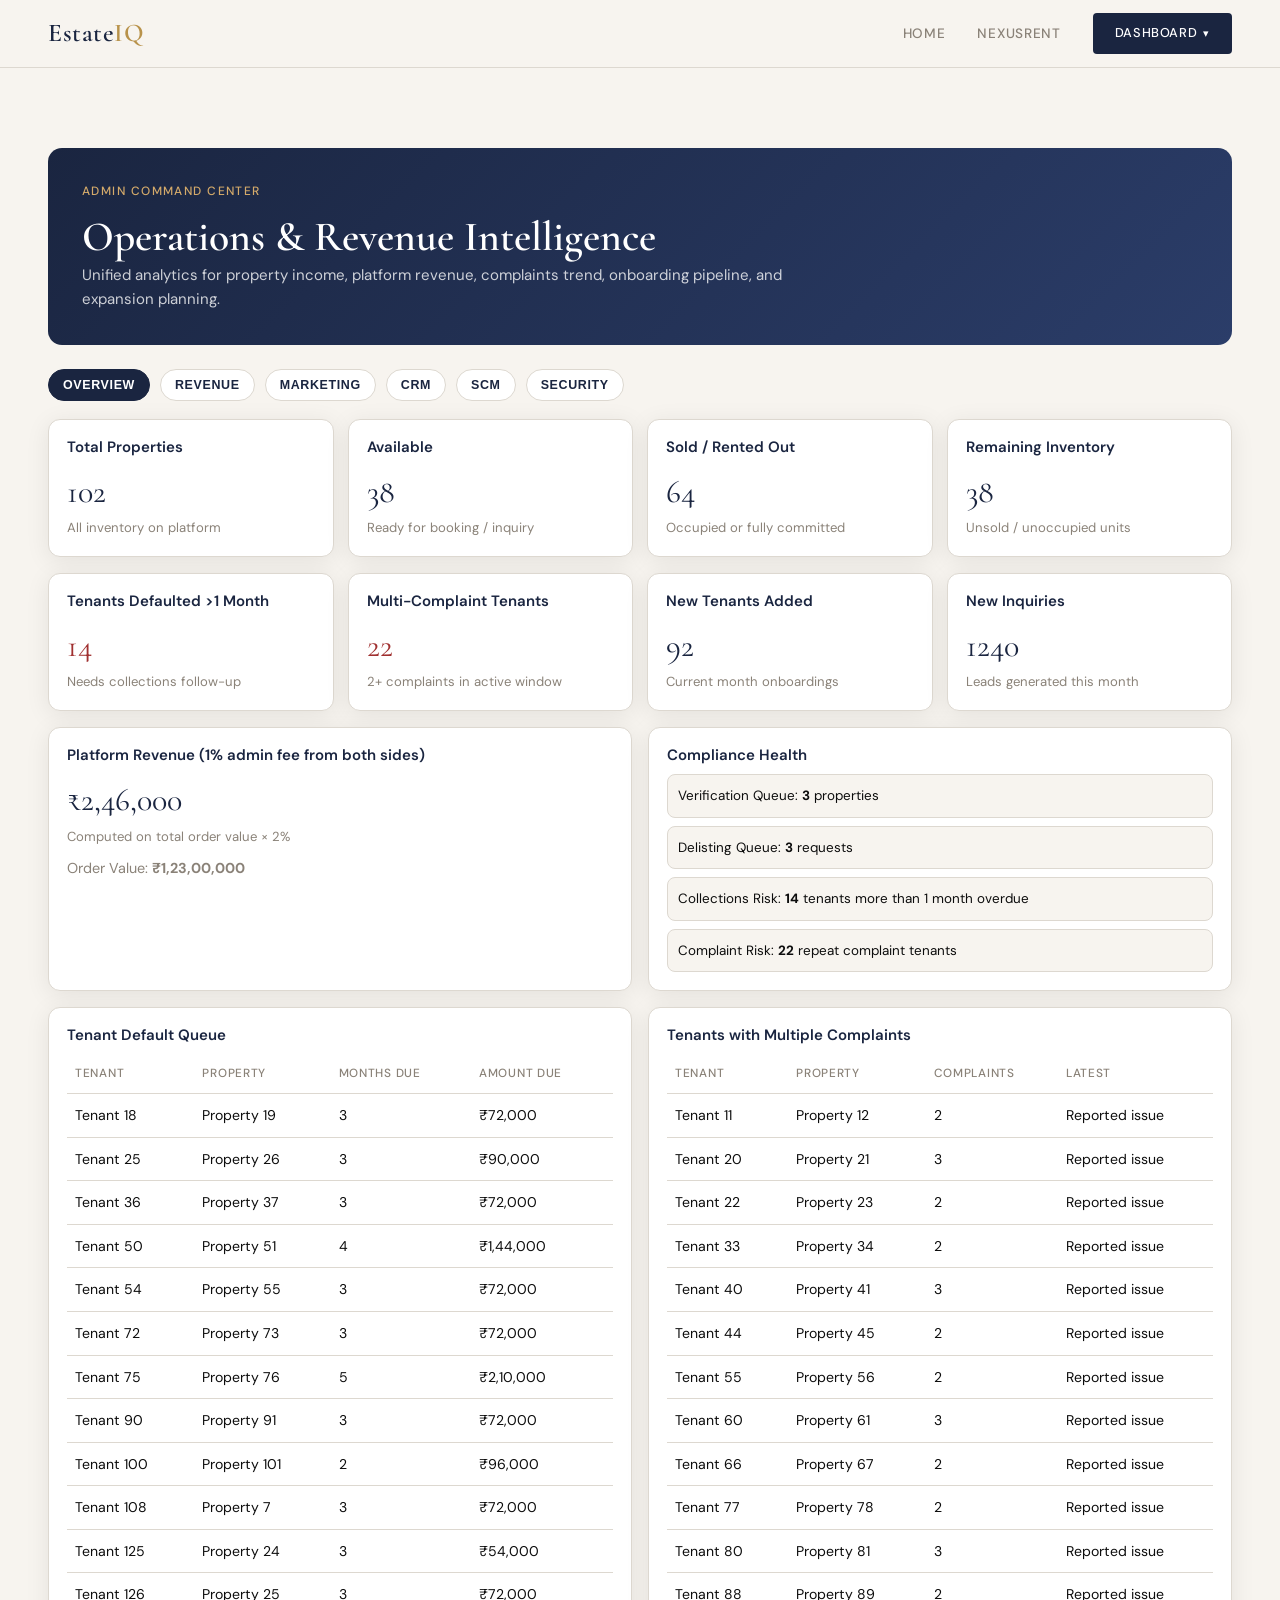
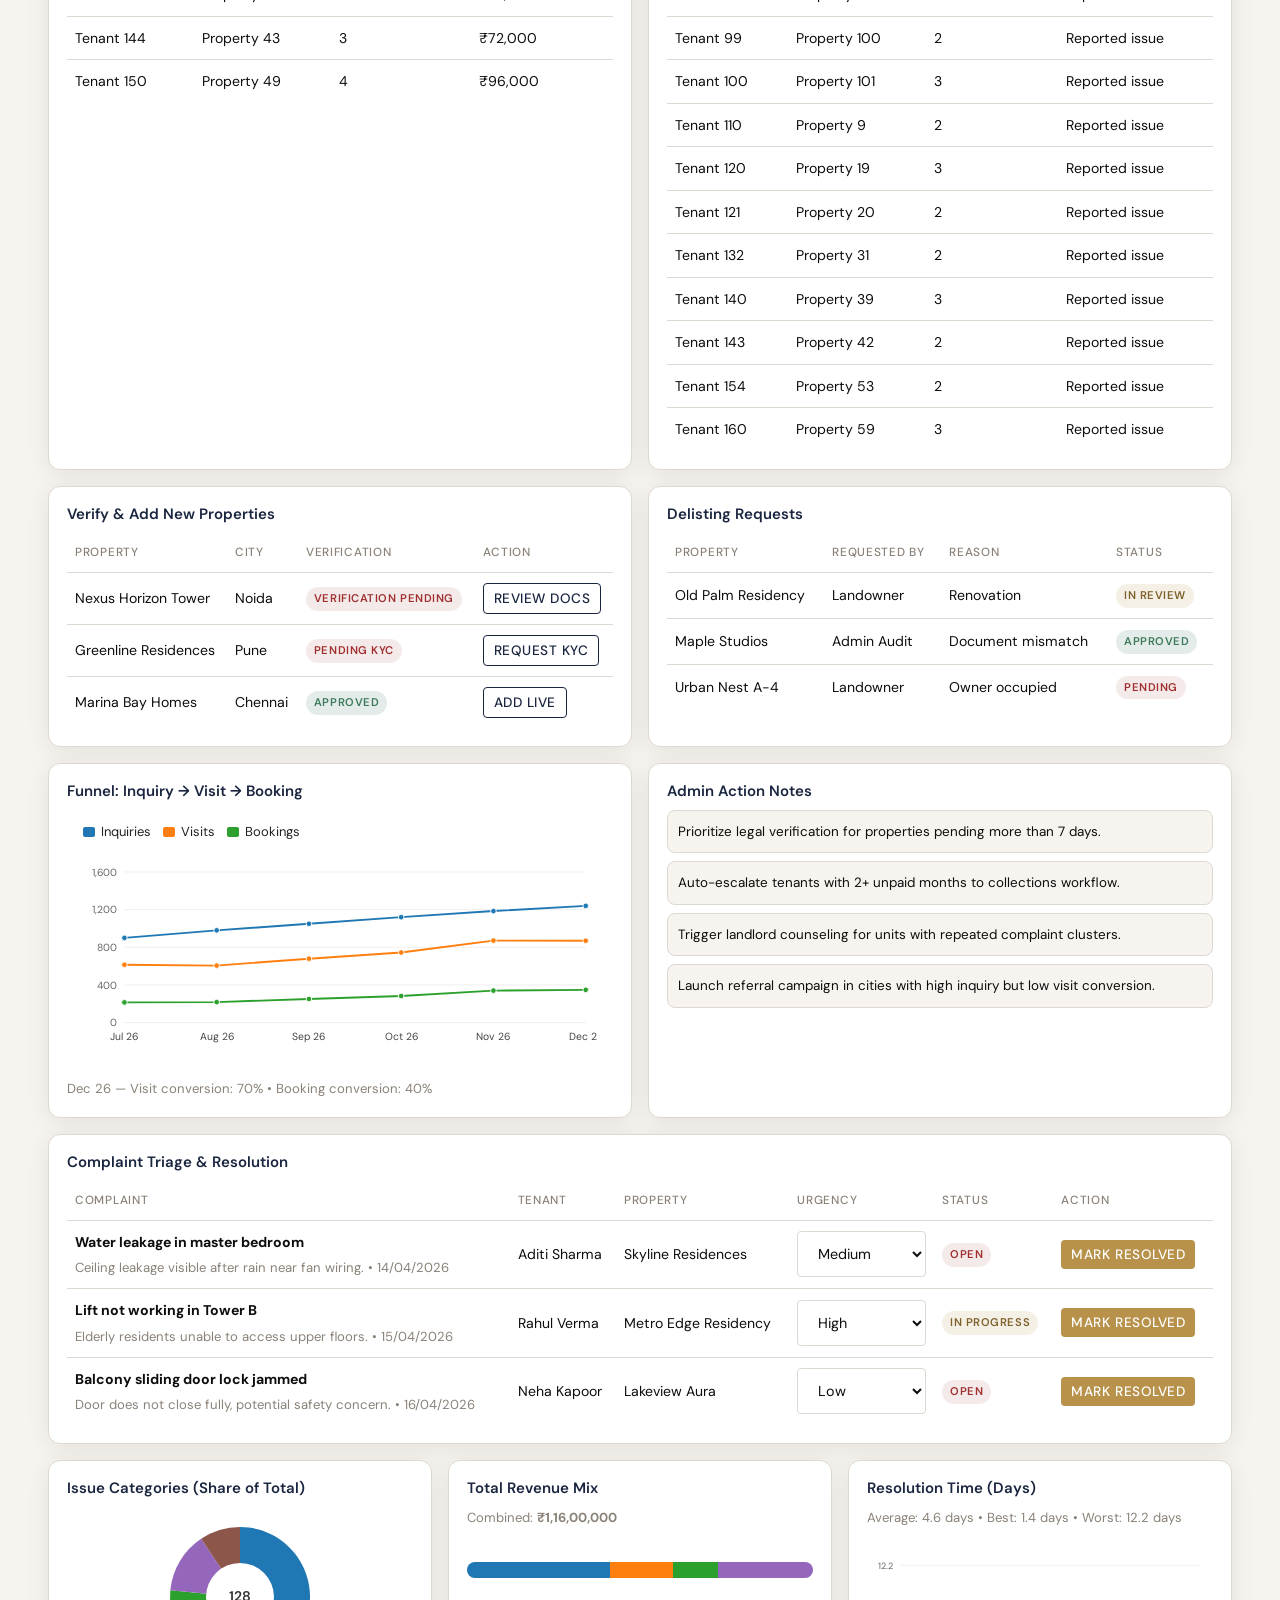
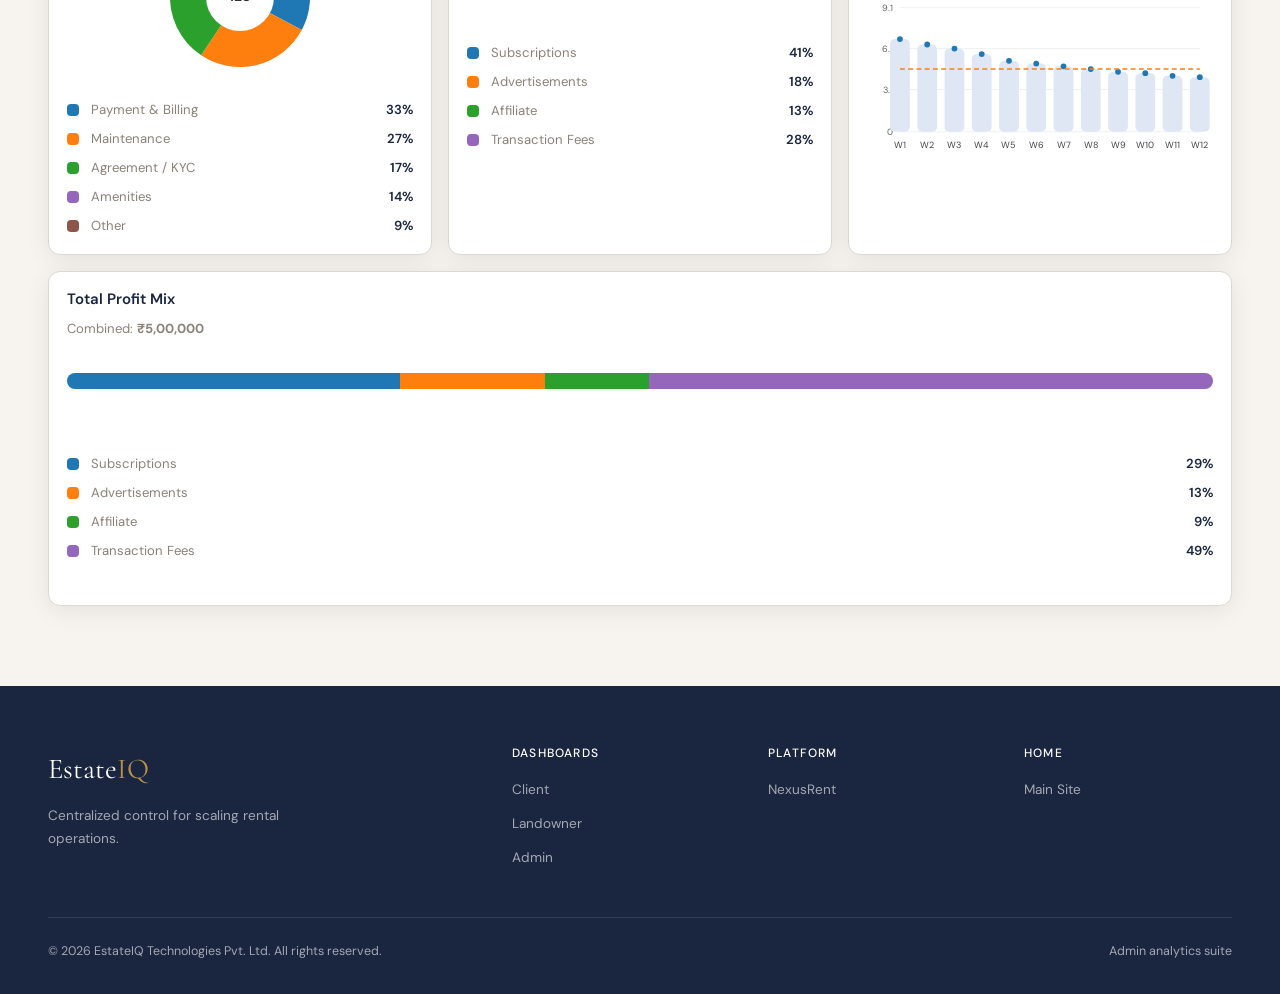
==== commit d4f352fa: "last" ====
--- a/admin.html
+++ b/admin.html
@@ -6,6 +6,64 @@
   <meta name="viewport" content="width=device-width, initial-scale=1.0" />
   <title>Admin Dashboard | EstateIQ</title>
   <link rel="stylesheet" href="style.css" />
+  <style>
+    .viz-canvas {
+      min-height: 220px;
+      border: 1px solid var(--border);
+      border-radius: 10px;
+      background: linear-gradient(180deg, #ffffff 0%, #f7f9fc 100%);
+      padding: 10px;
+    }
+
+    .viz-canvas.tight {
+      min-height: 170px;
+    }
+
+    .heatmap-grid {
+      display: grid;
+      grid-template-columns: repeat(7, 1fr);
+      gap: 6px;
+      margin-top: 8px;
+    }
+
+    .heat-cell {
+      aspect-ratio: 1;
+      border-radius: 6px;
+      border: 1px solid rgba(26, 37, 64, 0.12);
+      cursor: pointer;
+      transition: transform .15s ease;
+    }
+
+    .heat-cell:hover {
+      transform: scale(1.06);
+    }
+
+    .flow-lane {
+      margin: 10px 0;
+    }
+
+    .flow-lane-head {
+      display: flex;
+      justify-content: space-between;
+      font-size: .8rem;
+      color: var(--muted);
+      margin-bottom: 4px;
+    }
+
+    .flow-track {
+      height: 12px;
+      border-radius: 999px;
+      background: #edf1f7;
+      overflow: hidden;
+      border: 1px solid #e3e9f3;
+    }
+
+    .flow-fill {
+      height: 100%;
+      border-radius: 999px;
+      transition: width .4s ease;
+    }
+  </style>
 </head>
 
 <body>
@@ -38,6 +96,7 @@
         <button class="admin-tab-btn" data-admin-tab="revenue" role="tab" aria-selected="false">Revenue</button>
         <button class="admin-tab-btn" data-admin-tab="marketing" role="tab" aria-selected="false">Marketing</button>
         <button class="admin-tab-btn" data-admin-tab="crm" role="tab" aria-selected="false">CRM</button>
+        <button class="admin-tab-btn" data-admin-tab="scm" role="tab" aria-selected="false">SCM</button>
         <button class="admin-tab-btn" data-admin-tab="security" role="tab" aria-selected="false">Security</button>
       </div>
 
@@ -322,6 +381,25 @@
               </ul>
             </div>
           </div>
+
+          <div class="dashboard-grid" style="margin-top:14px;grid-template-columns:1.2fr .8fr;gap:14px;">
+            <div class="dashboard-card">
+              <h4>CRM Neural Network (Intent Graph)</h4>
+              <div class="metric-sub" style="margin-bottom:8px;">Crazy-mode lead network showing engagement bridges between campaigns, agents, and high-intent cohorts.</div>
+              <div id="crm-neural-map" class="viz-canvas"></div>
+            </div>
+            <div class="dashboard-card">
+              <h4>Momentum Wave</h4>
+              <div class="metric-sub" style="margin-bottom:8px;">Velocity pulses by stage (Prospect → Qualified → Won).</div>
+              <div id="crm-momentum-wave" class="viz-canvas tight"></div>
+            </div>
+          </div>
+
+          <div class="dashboard-card" style="margin-top:14px;">
+            <h4>SCM Ops Twin — Service Chain Monitor</h4>
+            <p class="metric-sub" style="margin-bottom:10px;">End-to-end service chain visualization for ticket intake, assignment, dispatch, completion, and QA closure.</p>
+            <div id="scm-flow-board" class="viz-canvas"></div>
+          </div>
         </div>
       </div>
 
@@ -353,6 +431,110 @@
                 <li>Rate-limiting for repeated failures</li>
                 <li>Device trust and secure session handling</li>
               </ul>
+            </div>
+          </div>
+
+          <div class="dashboard-grid" style="margin-top:14px;grid-template-columns:1fr 1fr;gap:14px;">
+            <div class="dashboard-card">
+              <h4>Threat Heatmap Matrix</h4>
+              <div class="metric-sub" style="margin-bottom:8px;">Weekly attack-intensity map across auth, API, infra, and payment surfaces.</div>
+              <div id="security-heatmap" class="viz-canvas"></div>
+            </div>
+            <div class="dashboard-card">
+              <h4>Zero-Trust Ring Monitor</h4>
+              <div class="metric-sub" style="margin-bottom:8px;">Live posture scores for Identity, Device, Network, Data, and Runtime.</div>
+              <div id="security-ring" class="viz-canvas"></div>
+            </div>
+          </div>
+
+          <div class="dashboard-card" style="margin-top:14px;">
+            <h4>Incident Blast Timeline</h4>
+            <div class="metric-sub" style="margin-bottom:8px;">Burst timeline of incidents and response windows over the last 24h.</div>
+            <div id="security-timeline" class="viz-canvas tight"></div>
+          </div>
+        </div>
+      </div>
+
+      <div class="admin-tab-panel" id="admin-panel-scm" role="tabpanel" aria-hidden="true">
+        <div class="dashboard-card">
+          <h4>SCM Workspace</h4>
+          <p class="metric-sub" style="margin-bottom:14px;">Service Chain Management dashboard for ticket flow, dispatch bottlenecks, and closure quality.</p>
+
+          <div class="dashboard-grid" style="grid-template-columns:repeat(4,1fr);gap:12px;">
+            <div class="dashboard-card"><h4 style="margin-bottom:6px;">Tickets Inflow</h4><div class="metric-value" style="font-size:1.5rem;">1,248</div><div class="metric-sub">Last 30 days</div></div>
+            <div class="dashboard-card"><h4 style="margin-bottom:6px;">Dispatch SLA</h4><div class="metric-value" style="font-size:1.5rem;">93%</div><div class="metric-sub">Within target window</div></div>
+            <div class="dashboard-card"><h4 style="margin-bottom:6px;">Avg Turnaround</h4><div class="metric-value" style="font-size:1.5rem;">31h</div><div class="metric-sub">From assign to close</div></div>
+            <div class="dashboard-card"><h4 style="margin-bottom:6px;">Reopen Rate</h4><div class="metric-value" style="font-size:1.5rem;">6.4%</div><div class="metric-sub">Needs QA tightening</div></div>
+          </div>
+
+          <div class="dashboard-grid" style="margin-top:14px;grid-template-columns:1fr 1fr;gap:14px;">
+            <div class="dashboard-card">
+              <h4>SCM Coverage Snapshot</h4>
+              <ul class="dash-list" style="margin-top:8px;">
+                <li>Ticket Intake Automation — <strong>92%</strong></li>
+                <li>Skill-Based Assignment Match — <strong>89%</strong></li>
+                <li>Field Dispatch Compliance — <strong>94%</strong></li>
+                <li>Closure QA Pass Rate — <strong>91%</strong></li>
+              </ul>
+            </div>
+            <div class="dashboard-card">
+              <h4>SCM Priority Alerts</h4>
+              <ul class="dash-list" style="margin-top:8px;">
+                <li>North Zone dispatch backlog crossed 14 tickets.</li>
+                <li>Electrical vendor SLA breaches in last 48h: 3 cases.</li>
+                <li>Reopened plumbing cases trending up week-over-week.</li>
+                <li>Night shift assignment latency above 20 minutes.</li>
+              </ul>
+            </div>
+          </div>
+
+          <div class="dashboard-grid" style="margin-top:14px;grid-template-columns:1fr 1fr;gap:14px;">
+            <div class="dashboard-card">
+              <h4>SCM Flow Twin</h4>
+              <div class="metric-sub" style="margin-bottom:8px;">Operational pass-rate at each service stage.</div>
+              <div id="scm-flow-board-main" class="viz-canvas"></div>
+            </div>
+            <div class="dashboard-card">
+              <h4>Throughput Pulse</h4>
+              <div class="metric-sub" style="margin-bottom:8px;">Weekly processed-ticket momentum.</div>
+              <div id="scm-throughput-pulse" class="viz-canvas tight"></div>
+            </div>
+          </div>
+
+          <div class="dashboard-card" style="margin-top:14px;">
+            <h4>Bottleneck Stress Matrix</h4>
+            <div class="metric-sub" style="margin-bottom:8px;">Load stress visualization across intake, assignment, dispatch, and closure channels.</div>
+            <div id="scm-bottleneck-matrix" class="viz-canvas"></div>
+          </div>
+
+          <div class="dashboard-grid" style="margin-top:14px;grid-template-columns:1fr 1fr;gap:14px;">
+            <div class="dashboard-card">
+              <h4>SCM Queue Details</h4>
+              <table class="dashboard-table">
+                <thead>
+                  <tr>
+                    <th>Stage</th>
+                    <th>Open</th>
+                    <th>Avg Age</th>
+                    <th>Owner</th>
+                  </tr>
+                </thead>
+                <tbody id="scm-queue-body"></tbody>
+              </table>
+            </div>
+            <div class="dashboard-card">
+              <h4>Vendor Performance</h4>
+              <table class="dashboard-table">
+                <thead>
+                  <tr>
+                    <th>Vendor</th>
+                    <th>SLA</th>
+                    <th>First Response</th>
+                    <th>Quality</th>
+                  </tr>
+                </thead>
+                <tbody id="scm-vendor-body"></tbody>
+              </table>
             </div>
           </div>
         </div>
@@ -568,7 +750,55 @@
         })()
       };
 
-      return { properties, tenants, orders, onboarding, onboardingMonthly, verificationQueue, delistingRequests, issueCategories, revenueStreams, resolutionTimes };
+      const crmNodes = [
+        { id: 'Campaign A', x: 90, y: 60, size: 11, color: '#1f77b4' },
+        { id: 'Campaign B', x: 240, y: 36, size: 9, color: '#ff7f0e' },
+        { id: 'Campaign C', x: 390, y: 64, size: 10, color: '#2ca02c' },
+        { id: 'Agent Pool', x: 150, y: 150, size: 12, color: '#9467bd' },
+        { id: 'Lead Engine', x: 290, y: 142, size: 14, color: '#17becf' },
+        { id: 'High Intent', x: 440, y: 148, size: 13, color: '#e377c2' },
+        { id: 'Won Deals', x: 260, y: 226, size: 15, color: '#1b9e77' }
+      ];
+
+      const scmFlow = [
+        { stage: 'Intake', value: 94, color: '#1f77b4' },
+        { stage: 'Auto-Triage', value: 88, color: '#2ca02c' },
+        { stage: 'Assignment', value: 76, color: '#ff7f0e' },
+        { stage: 'Dispatch', value: 69, color: '#d62728' },
+        { stage: 'Resolution', value: 81, color: '#9467bd' },
+        { stage: 'QA Close', value: 73, color: '#17becf' }
+      ];
+
+      const securityHeat = Array.from({ length: 28 }, (_, i) => ({
+        slot: i,
+        risk: Math.round(20 + Math.random() * 80)
+      }));
+
+      const securityRings = [
+        { label: 'Identity', score: 92, color: '#1f77b4' },
+        { label: 'Device', score: 84, color: '#2ca02c' },
+        { label: 'Network', score: 79, color: '#ff7f0e' },
+        { label: 'Data', score: 88, color: '#9467bd' },
+        { label: 'Runtime', score: 73, color: '#d62728' }
+      ];
+
+      const securityIncidents = [4, 6, 3, 8, 5, 9, 4, 7, 3, 5, 2, 6];
+
+      const scmQueues = [
+        { stage: 'Intake Validation', open: 21, age: '3.2h', owner: 'Ops Desk' },
+        { stage: 'Assignment', open: 14, age: '2.1h', owner: 'Routing AI' },
+        { stage: 'Field Dispatch', open: 18, age: '5.4h', owner: 'Field Control' },
+        { stage: 'QA Closure', open: 9, age: '6.0h', owner: 'QA Pod' }
+      ];
+
+      const scmVendors = [
+        { vendor: 'FixPro Electrical', sla: '91%', response: '18m', quality: 'A-' },
+        { vendor: 'HydroFlow Plumbing', sla: '87%', response: '25m', quality: 'B+' },
+        { vendor: 'QuickLift Mobility', sla: '95%', response: '14m', quality: 'A' },
+        { vendor: 'SecureLock Systems', sla: '89%', response: '21m', quality: 'B+' }
+      ];
+
+      return { properties, tenants, orders, onboarding, onboardingMonthly, verificationQueue, delistingRequests, issueCategories, revenueStreams, resolutionTimes, crmNodes, scmFlow, securityHeat, securityRings, securityIncidents, scmQueues, scmVendors };
     })();
 
     function fmt(n) { return `₹${n.toLocaleString('en-IN')}`; }
@@ -1022,6 +1252,367 @@
       wrap.appendChild(svg);
     }
 
+    function renderCrmNeuralMap() {
+      const container = document.getElementById('crm-neural-map');
+      if (!container) return;
+      const nodes = adminData.crmNodes || [];
+      container.innerHTML = '';
+
+      const w = Math.max(520, Math.round(container.getBoundingClientRect().width) || 620);
+      const h = 230;
+      const svgNS = 'http://www.w3.org/2000/svg';
+      const svg = document.createElementNS(svgNS, 'svg');
+      svg.setAttribute('width', '100%');
+      svg.setAttribute('height', h);
+      svg.setAttribute('viewBox', `0 0 ${w} ${h}`);
+
+      const edges = [
+        [0,3],[1,3],[1,4],[2,4],[3,4],[4,5],[4,6],[5,6],[0,4],[2,5]
+      ];
+
+      const xScale = w / 520;
+      const yScale = h / 230;
+
+      edges.forEach(([a,b]) => {
+        const line = document.createElementNS(svgNS,'line');
+        line.setAttribute('x1', nodes[a].x * xScale);
+        line.setAttribute('y1', nodes[a].y * yScale);
+        line.setAttribute('x2', nodes[b].x * xScale);
+        line.setAttribute('y2', nodes[b].y * yScale);
+        line.setAttribute('stroke', '#d8e3f2');
+        line.setAttribute('stroke-width', '2');
+        svg.appendChild(line);
+      });
+
+      nodes.forEach((n) => {
+        const halo = document.createElementNS(svgNS,'circle');
+        halo.setAttribute('cx', n.x * xScale);
+        halo.setAttribute('cy', n.y * yScale);
+        halo.setAttribute('r', n.size + 7);
+        halo.setAttribute('fill', n.color);
+        halo.setAttribute('opacity', '0.12');
+        svg.appendChild(halo);
+
+        const c = document.createElementNS(svgNS,'circle');
+        c.setAttribute('cx', n.x * xScale);
+        c.setAttribute('cy', n.y * yScale);
+        c.setAttribute('r', n.size);
+        c.setAttribute('fill', n.color);
+        c.setAttribute('stroke', '#fff');
+        c.setAttribute('stroke-width', '2');
+        c.addEventListener('mouseenter', (e) => showTooltip(e, `${n.id} • score ${70 + Math.round(Math.random()*28)}`));
+        c.addEventListener('mousemove', showTooltip);
+        c.addEventListener('mouseleave', hideTooltip);
+        svg.appendChild(c);
+
+        const t = document.createElementNS(svgNS,'text');
+        t.setAttribute('x', n.x * xScale);
+        t.setAttribute('y', n.y * yScale + n.size + 16);
+        t.setAttribute('text-anchor', 'middle');
+        t.setAttribute('font-size', '11');
+        t.setAttribute('fill', '#24324f');
+        t.textContent = n.id;
+        svg.appendChild(t);
+      });
+
+      container.appendChild(svg);
+    }
+
+    function renderCrmMomentumWave() {
+      const container = document.getElementById('crm-momentum-wave');
+      if (!container) return;
+      const vals = [22, 34, 28, 40, 52, 46, 61, 58, 67, 64, 71, 79];
+      const max = Math.max(...vals, 1);
+      container.innerHTML = '';
+
+      const w = Math.max(300, Math.round(container.getBoundingClientRect().width) || 360);
+      const h = 170;
+      const svgNS = 'http://www.w3.org/2000/svg';
+      const svg = document.createElementNS(svgNS, 'svg');
+      svg.setAttribute('width', '100%');
+      svg.setAttribute('height', h);
+      svg.setAttribute('viewBox', `0 0 ${w} ${h}`);
+
+      const pad = { t: 12, r: 10, b: 24, l: 10 };
+      const step = (w - pad.l - pad.r) / (vals.length - 1);
+      const y = (v) => pad.t + (h - pad.t - pad.b) * (1 - (v / max));
+      const points = vals.map((v,i) => `${pad.l + i*step},${y(v)}`).join(' ');
+
+      const area = document.createElementNS(svgNS, 'path');
+      area.setAttribute('d', `M ${pad.l},${h-pad.b} L ${points} L ${pad.l + (vals.length-1)*step},${h-pad.b} Z`);
+      area.setAttribute('fill', 'rgba(31,119,180,0.2)');
+      svg.appendChild(area);
+
+      const line = document.createElementNS(svgNS, 'polyline');
+      line.setAttribute('points', points);
+      line.setAttribute('fill', 'none');
+      line.setAttribute('stroke', '#1f77b4');
+      line.setAttribute('stroke-width', '3');
+      svg.appendChild(line);
+
+      vals.forEach((v, i) => {
+        const cx = pad.l + i*step;
+        const cy = y(v);
+        const dot = document.createElementNS(svgNS, 'circle');
+        dot.setAttribute('cx', cx);
+        dot.setAttribute('cy', cy);
+        dot.setAttribute('r', '3.5');
+        dot.setAttribute('fill', '#1f77b4');
+        dot.addEventListener('mouseenter', (e)=> showTooltip(e, `Week ${i+1}: ${v} momentum`));
+        dot.addEventListener('mousemove', showTooltip);
+        dot.addEventListener('mouseleave', hideTooltip);
+        svg.appendChild(dot);
+      });
+
+      container.appendChild(svg);
+    }
+
+    function renderScmFlowBoard(targetId = 'scm-flow-board') {
+      const container = document.getElementById(targetId);
+      if (!container) return;
+      const lanes = adminData.scmFlow || [];
+      container.innerHTML = '';
+
+      lanes.forEach((lane) => {
+        const row = document.createElement('div');
+        row.className = 'flow-lane';
+        row.innerHTML = `
+          <div class="flow-lane-head">
+            <span>${lane.stage}</span>
+            <strong>${lane.value}%</strong>
+          </div>
+          <div class="flow-track">
+            <div class="flow-fill" style="width:${lane.value}%;background:${lane.color}"></div>
+          </div>
+        `;
+        row.addEventListener('mouseenter', (e)=> showTooltip(e, `${lane.stage} completion ${lane.value}%`));
+        row.addEventListener('mousemove', showTooltip);
+        row.addEventListener('mouseleave', hideTooltip);
+        container.appendChild(row);
+      });
+    }
+
+    function renderScmThroughputPulse() {
+      const container = document.getElementById('scm-throughput-pulse');
+      if (!container) return;
+      const vals = [82, 88, 91, 86, 97, 102, 95, 108, 112, 106, 118, 123];
+      const max = Math.max(...vals, 1);
+      container.innerHTML = '';
+
+      const w = Math.max(320, Math.round(container.getBoundingClientRect().width) || 360);
+      const h = 170;
+      const svgNS = 'http://www.w3.org/2000/svg';
+      const svg = document.createElementNS(svgNS, 'svg');
+      svg.setAttribute('width', '100%');
+      svg.setAttribute('height', h);
+      svg.setAttribute('viewBox', `0 0 ${w} ${h}`);
+
+      const pad = { t: 12, r: 10, b: 24, l: 10 };
+      const step = (w - pad.l - pad.r) / (vals.length - 1);
+      const y = (v) => pad.t + (h - pad.t - pad.b) * (1 - (v / max));
+      const points = vals.map((v, i) => `${pad.l + i * step},${y(v)}`).join(' ');
+
+      const area = document.createElementNS(svgNS, 'path');
+      area.setAttribute('d', `M ${pad.l},${h - pad.b} L ${points} L ${pad.l + (vals.length - 1) * step},${h - pad.b} Z`);
+      area.setAttribute('fill', 'rgba(44,160,44,0.18)');
+      svg.appendChild(area);
+
+      const line = document.createElementNS(svgNS, 'polyline');
+      line.setAttribute('points', points);
+      line.setAttribute('fill', 'none');
+      line.setAttribute('stroke', '#2ca02c');
+      line.setAttribute('stroke-width', '3');
+      svg.appendChild(line);
+
+      vals.forEach((v, i) => {
+        const cx = pad.l + i * step;
+        const cy = y(v);
+        const dot = document.createElementNS(svgNS, 'circle');
+        dot.setAttribute('cx', cx);
+        dot.setAttribute('cy', cy);
+        dot.setAttribute('r', '3.5');
+        dot.setAttribute('fill', '#2ca02c');
+        dot.addEventListener('mouseenter', (e) => showTooltip(e, `Week ${i + 1}: ${v} tickets`));
+        dot.addEventListener('mousemove', showTooltip);
+        dot.addEventListener('mouseleave', hideTooltip);
+        svg.appendChild(dot);
+      });
+
+      container.appendChild(svg);
+    }
+
+    function renderScmBottleneckMatrix() {
+      const container = document.getElementById('scm-bottleneck-matrix');
+      if (!container) return;
+      container.innerHTML = '';
+
+      const rows = [
+        { stage: 'Intake Validation', load: 62, color: '#1f77b4' },
+        { stage: 'Skill-Based Assignment', load: 78, color: '#ff7f0e' },
+        { stage: 'Field Dispatch', load: 84, color: '#d62728' },
+        { stage: 'Closure QA', load: 57, color: '#9467bd' }
+      ];
+
+      rows.forEach((r) => {
+        const row = document.createElement('div');
+        row.className = 'flow-lane';
+        row.innerHTML = `
+          <div class="flow-lane-head">
+            <span>${r.stage}</span>
+            <strong>${r.load}% stress</strong>
+          </div>
+          <div class="flow-track">
+            <div class="flow-fill" style="width:${r.load}%;background:${r.color}"></div>
+          </div>
+        `;
+        row.addEventListener('mouseenter', (e) => showTooltip(e, `${r.stage}: ${r.load}% load`));
+        row.addEventListener('mousemove', showTooltip);
+        row.addEventListener('mouseleave', hideTooltip);
+        container.appendChild(row);
+      });
+    }
+
+    function renderScmInfoSection() {
+      const queueBody = document.getElementById('scm-queue-body');
+      const vendorBody = document.getElementById('scm-vendor-body');
+      if (!queueBody || !vendorBody) return;
+
+      queueBody.innerHTML = '';
+      (adminData.scmQueues || []).forEach((q) => {
+        const tr = document.createElement('tr');
+        tr.innerHTML = `<td>${q.stage}</td><td>${q.open}</td><td>${q.age}</td><td>${q.owner}</td>`;
+        queueBody.appendChild(tr);
+      });
+
+      vendorBody.innerHTML = '';
+      (adminData.scmVendors || []).forEach((v) => {
+        const tr = document.createElement('tr');
+        tr.innerHTML = `<td>${v.vendor}</td><td>${v.sla}</td><td>${v.response}</td><td>${v.quality}</td>`;
+        vendorBody.appendChild(tr);
+      });
+    }
+
+    function renderSecurityHeatmap() {
+      const container = document.getElementById('security-heatmap');
+      if (!container) return;
+      container.innerHTML = '<div class="metric-sub">Mon → Sun / Surface risk intensity</div>';
+
+      const grid = document.createElement('div');
+      grid.className = 'heatmap-grid';
+      const data = adminData.securityHeat || [];
+
+      data.forEach((cell, idx) => {
+        const d = document.createElement('div');
+        const risk = cell.risk;
+        const r = risk > 75 ? 211 : risk > 50 ? 255 : risk > 30 ? 255 : 46;
+        const g = risk > 75 ? 39 : risk > 50 ? 127 : risk > 30 ? 193 : 204;
+        const b = risk > 75 ? 40 : risk > 50 ? 14 : risk > 30 ? 7 : 113;
+        d.className = 'heat-cell';
+        d.style.background = `rgb(${r},${g},${b})`;
+        d.style.opacity = `${0.45 + (risk/200)}`;
+        d.addEventListener('mouseenter', (e)=> showTooltip(e, `Slot ${idx+1} • Risk ${risk}/100`));
+        d.addEventListener('mousemove', showTooltip);
+        d.addEventListener('mouseleave', hideTooltip);
+        grid.appendChild(d);
+      });
+
+      container.appendChild(grid);
+    }
+
+    function renderSecurityRing() {
+      const container = document.getElementById('security-ring');
+      if (!container) return;
+      container.innerHTML = '';
+      const data = adminData.securityRings || [];
+      const w = Math.max(330, Math.round(container.getBoundingClientRect().width) || 380);
+      const h = 220;
+      const cx = w / 2;
+      const cy = h / 2 - 8;
+      const svgNS = 'http://www.w3.org/2000/svg';
+      const svg = document.createElementNS(svgNS, 'svg');
+      svg.setAttribute('width', '100%');
+      svg.setAttribute('height', h);
+      svg.setAttribute('viewBox', `0 0 ${w} ${h}`);
+
+      data.forEach((d, i) => {
+        const r = 26 + i * 15;
+        const track = document.createElementNS(svgNS, 'circle');
+        track.setAttribute('cx', cx);
+        track.setAttribute('cy', cy);
+        track.setAttribute('r', r);
+        track.setAttribute('fill', 'none');
+        track.setAttribute('stroke', '#e7edf6');
+        track.setAttribute('stroke-width', '8');
+        svg.appendChild(track);
+
+        const dash = 2 * Math.PI * r;
+        const arc = document.createElementNS(svgNS, 'circle');
+        arc.setAttribute('cx', cx);
+        arc.setAttribute('cy', cy);
+        arc.setAttribute('r', r);
+        arc.setAttribute('fill', 'none');
+        arc.setAttribute('stroke', d.color);
+        arc.setAttribute('stroke-width', '8');
+        arc.setAttribute('stroke-linecap', 'round');
+        arc.setAttribute('transform', `rotate(-90 ${cx} ${cy})`);
+        arc.setAttribute('stroke-dasharray', `${(d.score/100)*dash} ${dash}`);
+        arc.addEventListener('mouseenter', (e)=> showTooltip(e, `${d.label}: ${d.score}%`));
+        arc.addEventListener('mousemove', showTooltip);
+        arc.addEventListener('mouseleave', hideTooltip);
+        svg.appendChild(arc);
+      });
+
+      const centerLabel = document.createElementNS(svgNS, 'text');
+      centerLabel.setAttribute('x', cx);
+      centerLabel.setAttribute('y', cy + 4);
+      centerLabel.setAttribute('text-anchor', 'middle');
+      centerLabel.setAttribute('font-size', '14');
+      centerLabel.setAttribute('font-weight', '700');
+      centerLabel.setAttribute('fill', '#24324f');
+      centerLabel.textContent = 'ZERO TRUST';
+      svg.appendChild(centerLabel);
+
+      container.appendChild(svg);
+    }
+
+    function renderSecurityTimeline() {
+      const container = document.getElementById('security-timeline');
+      if (!container) return;
+      const incidents = adminData.securityIncidents || [];
+      container.innerHTML = '';
+
+      const w = Math.max(560, Math.round(container.getBoundingClientRect().width) || 700);
+      const h = 170;
+      const svgNS = 'http://www.w3.org/2000/svg';
+      const svg = document.createElementNS(svgNS, 'svg');
+      svg.setAttribute('width', '100%');
+      svg.setAttribute('height', h);
+      svg.setAttribute('viewBox', `0 0 ${w} ${h}`);
+
+      const pad = { t: 20, r: 14, b: 26, l: 18 };
+      const max = Math.max(...incidents, 1);
+      const step = (w - pad.l - pad.r) / incidents.length;
+
+      incidents.forEach((v, i) => {
+        const x = pad.l + i * step + 4;
+        const bh = ((h - pad.t - pad.b) * v) / max;
+        const y = h - pad.b - bh;
+        const bar = document.createElementNS(svgNS, 'rect');
+        bar.setAttribute('x', x);
+        bar.setAttribute('y', y);
+        bar.setAttribute('width', Math.max(8, step - 8));
+        bar.setAttribute('height', bh);
+        bar.setAttribute('rx', '4');
+        bar.setAttribute('fill', v >= 8 ? '#d62728' : v >= 6 ? '#ff7f0e' : '#1f77b4');
+        bar.addEventListener('mouseenter', (e)=> showTooltip(e, `T-${12-i}h : ${v} incidents`));
+        bar.addEventListener('mousemove', showTooltip);
+        bar.addEventListener('mouseleave', hideTooltip);
+        svg.appendChild(bar);
+      });
+
+      container.appendChild(svg);
+    }
+
     function showTooltip(e, text){
       const tip = document.getElementById('chart-tooltip');
       if(text){ tip.textContent = text; }
@@ -1060,6 +1651,19 @@
         renderRevenueShare();
         renderResolutionTimes();
         renderProfitMix();
+      } else if (normalized === 'crm') {
+        renderCrmNeuralMap();
+        renderCrmMomentumWave();
+        renderScmFlowBoard('scm-flow-board');
+      } else if (normalized === 'scm') {
+        renderScmFlowBoard('scm-flow-board-main');
+        renderScmThroughputPulse();
+        renderScmBottleneckMatrix();
+        renderScmInfoSection();
+      } else if (normalized === 'security') {
+        renderSecurityHeatmap();
+        renderSecurityRing();
+        renderSecurityTimeline();
       }
     }
 
